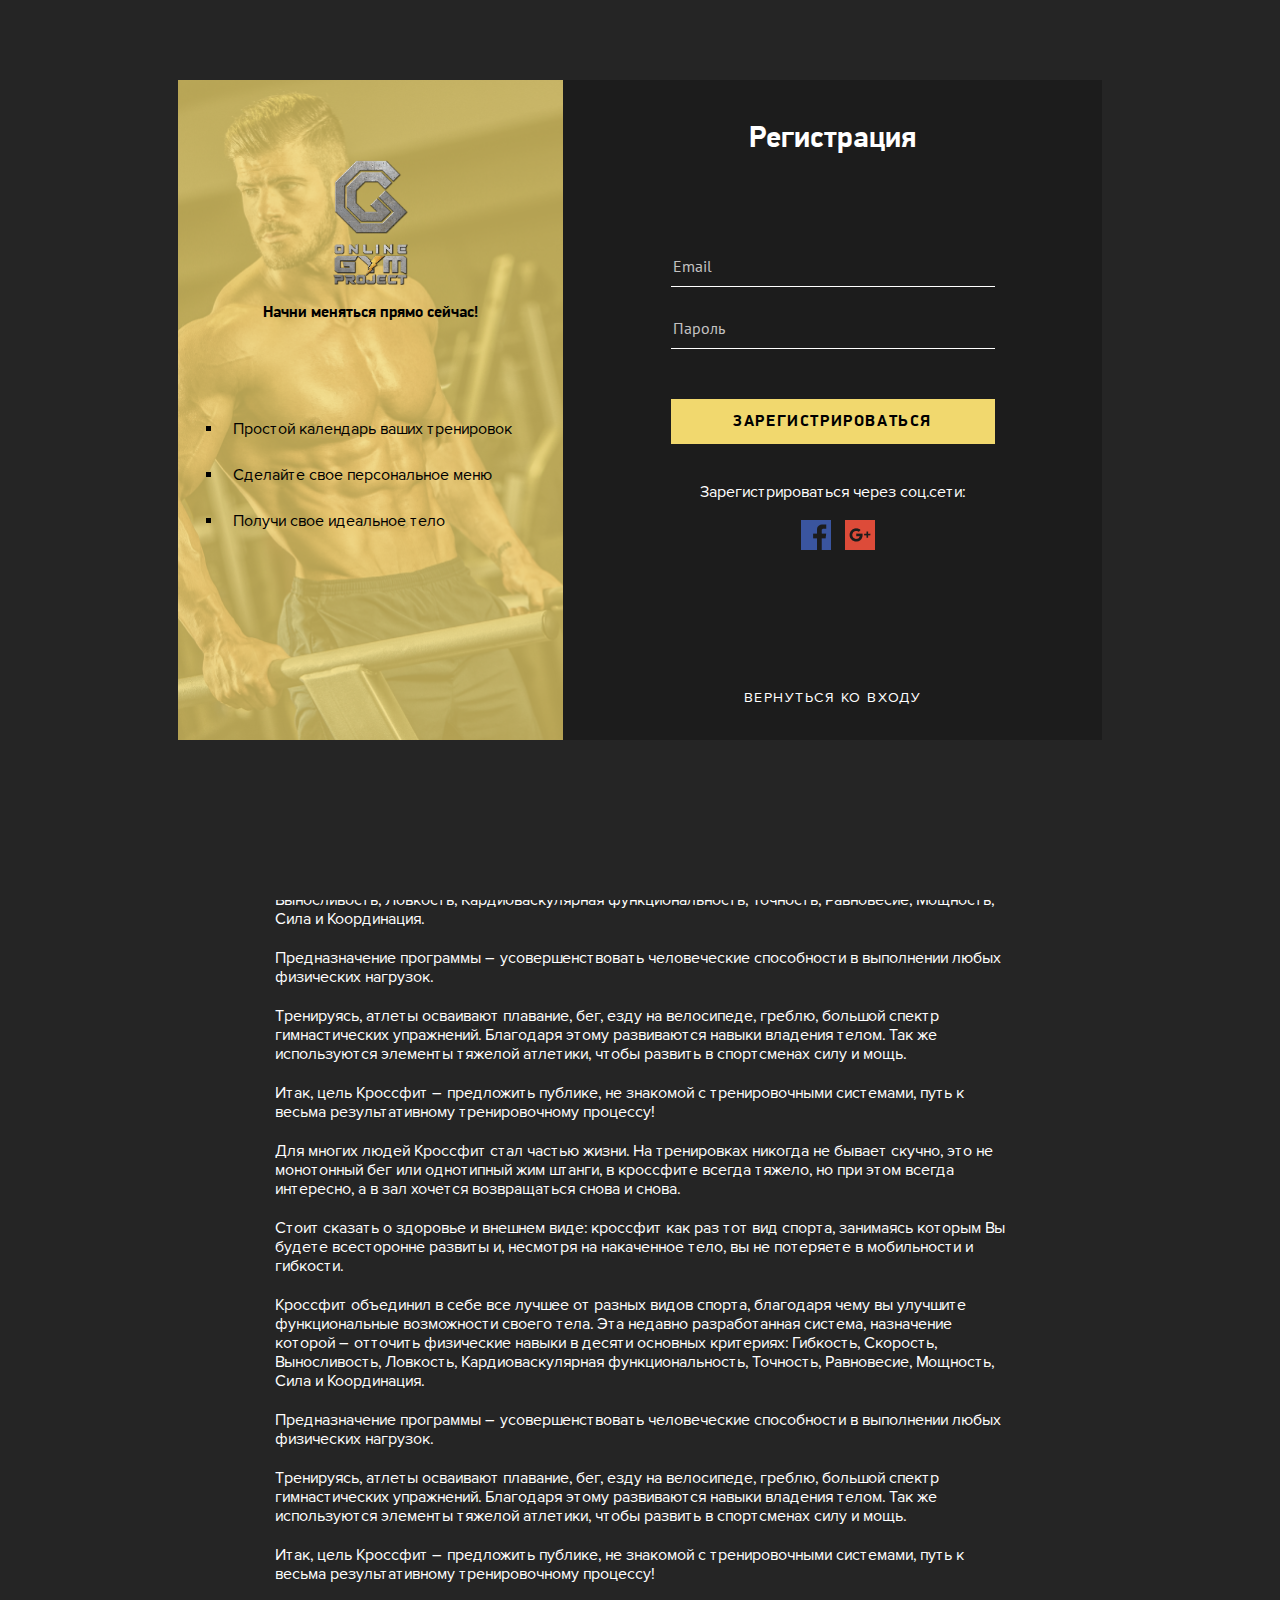
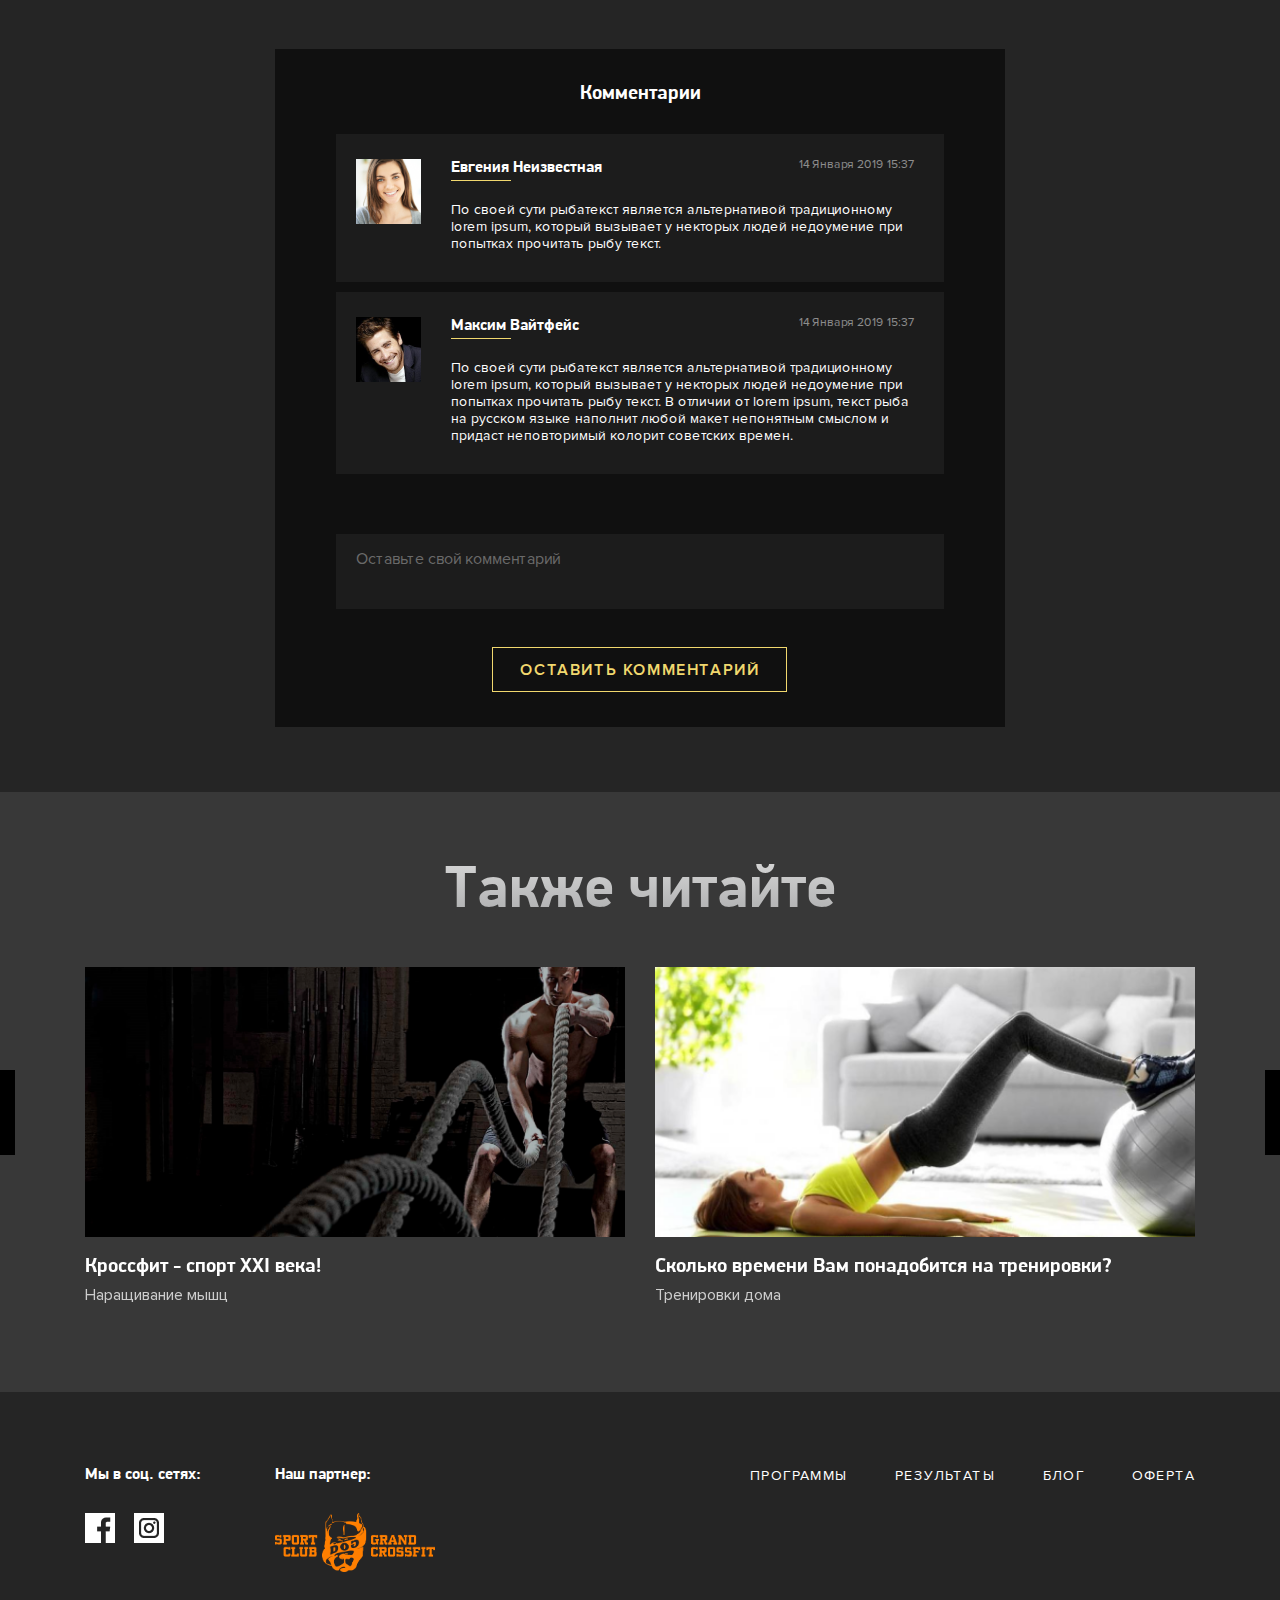
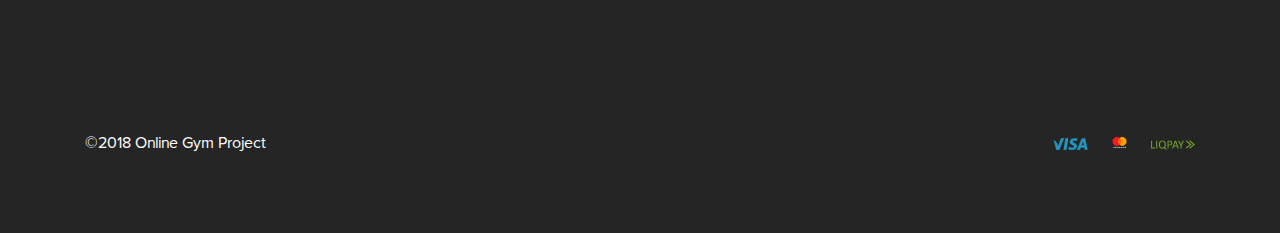
==== article.html @ cdbd296a "gym page" ====
<!DOCTYPE html>
<html lang="ru">
<head>
    <meta charset="UTF-8">
    <title>Fitness</title>

    <meta name="viewport" content="width=device-width, initial-scale=1">

    <link rel="stylesheet" href="assets/css/reset.css">
    <link rel="stylesheet" href="assets/css/bootstrap-grid.css">
    <link rel="stylesheet" href="assets/css/slick.css">
    <link rel="stylesheet" href="assets/css/style.css">
</head>
<body>
<div class="main_wrapper">


    <header class="nav_header nav_anime nav_dark_bg">
        <div class="container">
            <div class="row align-items-center">
                <div class="col-lg-2 col-md-2 col-6">
                    <div class="nav_header_logo">
                        <a href="https://ktara.github.io/weblab2019/fitness/index.html">
                            <img src="assets/img/logo-f.png" alt="">
                        </a>
                    </div>
                </div>
                <div class="col-lg-4 offset-lg-2 col-md-2 col-3">
                    <div class="nav_header_menu_wrapper">
                        <ul class="nav nav_header_menu">
                            <li>
                                <a href="https://ktara.github.io/weblab2019/fitness/photo.html">
                                    <p>
                                        Программы
                                    </p>
                                </a>
                            </li>
                            <li>
                                <a href="https://ktara.github.io/weblab2019/fitness/blog.html">
                                    <p>
                                        Результаты
                                    </p>
                                </a>
                            </li>
                            <li>
                                <a href="https://ktara.github.io/weblab2019/fitness/blog.html">
                                    <p>
                                        Блог
                                    </p>
                                </a>
                            </li>
                        </ul>
                    </div>
                </div>
                <div class="col-lg-3 offset-lg-1">
                    <a href="" class="nav_header_log_cabinet">
                        Личный кабинет
                    </a>
                </div>
            </div>
        </div>
    </header>


    <section class="article">
        <div class="article_image">
            <div class="article_img">
                <img src="assets/img/new/img10.png" alt="">
            </div>
            <div class="container">
                <div class="article_image_wrapper">
                    <a href="https://ktara.github.io/weblab2019/fitness/blog.html" class="article_image_wrapper_back">
                        <div class="article_image_wrapper_back_img">
                            <img src="assets/img/new/small-arrow.png" alt="">
                        </div>
                        <div class="article_image_wrapper_back_text">
                            Назад к блогу
                        </div>
                    </a>
                    <div class="article_image_wrapper_text_block">
                        <div class="article_image_wrapper_header">
                            Кроссфит - спорт XXI века!
                        </div>
                        <div class="article_image_wrapper_sub_header">
                            Наращивание мышц
                        </div>
                    </div>
                    <div class="article_image_wrapper_date">
                        16 Января 2019
                    </div>
                    <div class="article_image_wrapper_info">
                        <div class="like">
                            <img src="assets/img/new/like.png" alt="">
                            <span>3</span>
                        </div>
                        <div class="dislike">
                            <img src="assets/img/new/no-like.png" alt="">
                            <span>0</span>
                        </div>
                        <div class="viewer">
                            <img src="assets/img/new/visit.png" alt="">
                            <span>153</span>
                        </div>
                    </div>
                </div>
            </div>
        </div>
        <div class="container">
            <div class="row">
                <div class="col-lg-8 offset-lg-2">
                    <div class="article_text_block">
                        <p>
                            Для многих людей Кроссфит стал частью жизни. На тренировках никогда не бывает скучно, это не монотонный бег или однотипный жим штанги, в кроссфите всегда тяжело, но при этом всегда интересно, а в зал хочется возвращаться снова и снова.
                        </p>
                        <p>
                            Стоит сказать о здоровье и внешнем виде: кроссфит как раз тот вид спорта, занимаясь которым Вы будете всесторонне развиты и, несмотря на накаченное тело, вы не потеряете в мобильности и гибкости.
                        </p>
                        <p>
                            Кроссфит объединил в себе все лучшее от разных видов спорта, благодаря чему вы улучшите функциональные возможности своего тела. Эта недавно разработанная система, назначение которой – отточить физические навыки в десяти основных критериях: Гибкость, Скорость, Выносливость, Ловкость, Кардиоваскулярная функциональность, Точность, Равновесие, Мощность, Сила и Координация.
                        </p>
                        <p>
                            Предназначение программы – усовершенствовать человеческие способности в выполнении любых физических нагрузок.
                        </p>
                        <p>
                            Тренируясь, атлеты осваивают плавание, бег, езду на велосипеде, греблю, большой спектр гимнастических упражнений. Благодаря этому развиваются навыки владения телом. Так же используются элементы тяжелой атлетики, чтобы развить в спортсменах силу и мощь.
                        </p>
                        <p>
                            Итак, цель Кроссфит – предложить публике, не знакомой с тренировочными системами, путь к весьма результативному тренировочному процессу!
                        </p>
                        <p>
                            Для многих людей Кроссфит стал частью жизни. На тренировках никогда не бывает скучно, это не монотонный бег или однотипный жим штанги, в кроссфите всегда тяжело, но при этом всегда интересно, а в зал хочется возвращаться снова и снова.
                        </p>
                        <p>
                            Стоит сказать о здоровье и внешнем виде: кроссфит как раз тот вид спорта, занимаясь которым Вы будете всесторонне развиты и, несмотря на накаченное тело, вы не потеряете в мобильности и гибкости.
                        </p>
                        <p>
                            Кроссфит объединил в себе все лучшее от разных видов спорта, благодаря чему вы улучшите функциональные возможности своего тела. Эта недавно разработанная система, назначение которой – отточить физические навыки в десяти основных критериях: Гибкость, Скорость, Выносливость, Ловкость, Кардиоваскулярная функциональность, Точность, Равновесие, Мощность, Сила и Координация.
                        </p>
                        <p>
                            Предназначение программы – усовершенствовать человеческие способности в выполнении любых физических нагрузок.
                        </p>
                        <p>
                            Тренируясь, атлеты осваивают плавание, бег, езду на велосипеде, греблю, большой спектр гимнастических упражнений. Благодаря этому развиваются навыки владения телом. Так же используются элементы тяжелой атлетики, чтобы развить в спортсменах силу и мощь.
                        </p>
                        <p>
                            Итак, цель Кроссфит – предложить публике, не знакомой с тренировочными системами, путь к весьма результативному тренировочному процессу!
                        </p>
                    </div>
                </div>
            </div>
            <div class="row">
                <div class="col-lg-8 offset-lg-2">
                    <div class="article_comment_back">
                        <div class="article_comment_back_header">
                            Комментарии
                        </div>
                        <div class="row no-gutters">
                            <div class="col-lg-10 offset-lg-1">
                                <div class="article_comment_block">
                                    <div class="article_comment_block_image">
                                        <img src="assets/img/new/face5.png" alt="">
                                    </div>
                                    <div class="article_comment_block_text">
                                        <div class="article_comment_block_text_name">
                                            Евгения Неизвестная
                                        </div>
                                        <div class="article_comment_block_text_com">
                                            По своей сути рыбатекст является альтернативой традиционному lorem ipsum, который вызывает у некторых людей недоумение при попытках прочитать рыбу текст.
                                        </div>
                                    </div>
                                    <div class="article_comment_block_date">
                                        14 Января 2019 15:37
                                    </div>
                                </div>
                            </div>

                            <div class="col-lg-10 offset-lg-1">
                                <div class="article_comment_block">
                                    <div class="article_comment_block_image">
                                        <img src="assets/img/new/face6.png" alt="">
                                    </div>
                                    <div class="article_comment_block_text">
                                        <div class="article_comment_block_text_name">
                                            Максим Вайтфейс
                                        </div>
                                        <div class="article_comment_block_text_com">
                                            По своей сути рыбатекст является альтернативой традиционному lorem ipsum, который вызывает у некторых людей недоумение при попытках прочитать рыбу текст. В отличии от lorem ipsum, текст рыба на русском языке наполнит любой макет непонятным смыслом и придаст неповторимый колорит советских времен.
                                        </div>
                                    </div>
                                    <div class="article_comment_block_date">
                                        14 Января 2019 15:37
                                    </div>
                                </div>
                            </div>

                            <div class="col-lg-10 offset-lg-1">
                                <form class="article_comment_form">
                                    <textarea placeholder="Оставьте свой комментарий" class="article_comment_form_textarea"></textarea>
                                    <button type="submit" class="article_comment_form_btn">
                                        ОСТАВИТЬ КОММЕНТАРИЙ
                                    </button>
                                </form>
                            </div>
                        </div>
                    </div>
                </div>
            </div>
        </div>
    </section>



    <section class="article_other">
        <div class="container">
            <div class="article_other_header section_header">
                Также читайте
            </div>
            <div class="row article_other_slider_wrapper">
                <div class="col-lg-6 col-md-6 col-12 article_other_slide">
                    <div class="blog_page_article_wrapper">
                        <div class="blog_page_img_block">
                            <img src="assets/img/new/img10.png" alt="">
                        </div>
                        <div class="blog_page_text_block">
                            <a href="https://ktara.github.io/weblab2019/fitness/article.html" class="blog_page_header">
                                Кроссфит - спорт XXI века!
                            </a>
                            <div class="blog_page_sub_header">
                                Наращивание мышц
                            </div>
                        </div>
                    </div>
                </div>

                <div class="col-lg-6 col-md-6 col-12 article_other_slide">
                    <div class="blog_page_article_wrapper">
                        <div class="blog_page_img_block">
                            <img src="assets/img/new/img11.png" alt="">
                        </div>
                        <div class="blog_page_text_block">
                            <a href="https://ktara.github.io/weblab2019/fitness/article.html" class="blog_page_header">
                                Сколько времени Вам понадобится на тренировки?
                            </a>
                            <div class="blog_page_sub_header">
                                Тренировки дома
                            </div>
                        </div>
                    </div>
                </div>

                <div class="col-lg-6 col-md-6 col-12 article_other_slide">
                    <div class="blog_page_article_wrapper">
                        <div class="blog_page_img_block">
                            <img src="assets/img/new/img12.png" alt="">
                        </div>
                        <div class="blog_page_text_block">
                            <a href="https://ktara.github.io/weblab2019/fitness/article.html" class="blog_page_header">
                                Чем полезен стретчинг?
                            </a>
                            <div class="blog_page_sub_header">
                                Тренировка дома
                            </div>
                        </div>
                    </div>
                </div>

                <div class="col-lg-6 col-md-6 col-12 article_other_slide">
                    <div class="blog_page_article_wrapper">
                        <div class="blog_page_img_block">
                            <img src="assets/img/new/img13.png" alt="">
                        </div>
                        <div class="blog_page_text_block">
                            <a href="https://ktara.github.io/weblab2019/fitness/article.html" class="blog_page_header">
                                Рекомендации о правильном питании
                            </a>
                            <div class="blog_page_sub_header">
                                Питание
                            </div>
                        </div>
                    </div>
                </div>
            </div>
        </div>
    </section>



    <section class="popup_log_out">
        <div class="container">
            <div class="row no-gutters">
                <div class="col-lg-10 offset-lg-1 col-md-12 offset-md-0">
                    <div class="popup_log_out_wrapper">
                        <div class="row no-gutters">
                            <div class="col-lg-5 col-md-5 d-none d-sm-block">
                                <div class="popup_log_out_logo_block"
                                     style="background-image: url(assets/img/new/img16.png);">
                                    <div class="popup_log_out_logo_block_image">
                                        <img src="assets/img/logo-f.png" alt="">
                                    </div>
                                    <h6 class="popup_log_out_logo_block_sub_title">
                                        Начни меняться прямо сейчас!
                                    </h6>
                                    <ul class="popup_log_out_logo_block_list">
                                        <li>
                                            Простой календарь ваших тренировок
                                        </li>
                                        <li>
                                            Сделайте свое персональное меню
                                        </li>
                                        <li>
                                            Получи свое идеальное тело
                                        </li>
                                    </ul>
                                </div>
                            </div>
                            <div class="col_lg-7 col-md-7 col-12">
                                <div class="popup_log_out_registration">
                                    <h4 class="popup_log_out_registration_header">
                                        Регистрация
                                    </h4>
                                    <h4 class="popup_log_out_registration_header_mob popup_header_first">
                                        Вход /
                                    </h4>
                                    <h4 class="popup_log_out_registration_header_mob popup_header_second">
                                        Регистрация
                                    </h4>
                                    <form action="" class="popup_log_out_registration_form">
                                        <input type="email" placeholder="Email">
                                        <input type="password" placeholder="Пароль">
                                        <button type="submit" class="popup_log_out_registration_btn">ЗАРЕГИСТРИРОВАТЬСЯ</button>
                                    </form>
                                    <div class="popup_log_out_registration_come_in">
                                        Зарегистрироваться через соц.сети:
                                    </div>
                                    <div class="popup_log_out_registration_img">
                                        <a href="">
                                            <img src="assets/img/new/facebook-blue.png" alt="">
                                        </a>
                                        <a href="">
                                            <img src="assets/img/new/google.png" alt="">
                                        </a>
                                    </div>
                                    <div class="back_to_sign_in">
                                        ВЕРНУТЬСЯ КО ВХОДУ
                                    </div>
                                </div>
                            </div>
                        </div>
                    </div>
                </div>
            </div>
        </div>
    </section>


    <section class="popup_sign_in">
        <div class="container">
            <div class="row no-gutters">
                <div class="col-lg-10 offset-lg-1 col-md-12 offset-md-0">
                    <div class="popup_sign_in_wrapper">
                        <div class="row no-gutters">
                            <div class="col-5">
                                <div class="popup_sign_in_logo_block"
                                     style="background-image: url(assets/img/photo/sneakers.jpg);">
                                    <div class="popup_sign_in_logo_block_header">
                                        Fitness
                                    </div>
                                    <img src="assets/img/icon/hand1.png" alt="">
                                    <h6 class="popup_sign_in_logo_block_sub_title">
                                        Начни меняться прямо сейчас!
                                    </h6>
                                    <ul class="popup_sign_in_logo_block_list">
                                        <li>
                                            Простой календарь ваших тренировок
                                        </li>
                                        <li>
                                            Сделайте свое персональное меню
                                        </li>
                                        <li>
                                            Получи свое идеальное тело
                                        </li>
                                    </ul>
                                </div>
                            </div>
                            <div class="col-7">
                                <div class="popup_sign_in_registration">
                                    <h4 class="popup_sign_in_registration_header">
                                        Вход
                                    </h4>
                                    <form action="" class="popup_sign_in_registration_form">
                                        <input type="email" placeholder="Почта">
                                        <input type="password" placeholder="Пароль">
                                        <div class="popup_sign_in_registration_btn">Вход</div>
                                    </form>
                                    <div class="popup_sign_in_registration_come_in">
                                        Или войдите
                                    </div>
                                    <div class="popup_sign_in_registration_img">
                                        <a href="">
                                            <img src="assets/img/icon/003-facebook.png" alt="">
                                        </a>
                                        <a href="">
                                            <img src="assets/img/icon/google-plus.png" alt="">
                                        </a>
                                        <a href="">
                                            <img src="assets/img/icon/001-twitter.png" alt="">
                                        </a>
                                    </div>
                                    <a href="" class="popup_sign_in_registration_text">Забыли пароль?</a>
                                </div>
                            </div>
                        </div>
                    </div>
                </div>
            </div>
        </div>
    </section>


    <section class="popup_sign_in_mob">
        <div class="container">
            <div class="row no-gutters">
                <div class="col-lg-10 offset-lg-1 col-md-12 offset-md-0">
                    <div class="popup_sign_in_mob_wrapper popup_sign_in_animate">
                        <div class="row">
                            <div class="col-12">
                                <div class="popup_sign_in_mob_registration popup_sign_in_mob_first">
                                    <h4 class="popup_sign_in_mob_registration_header_mob popup_header_first">
                                        Вход /
                                    </h4>
                                    <h4 class="popup_sign_in_mob_registration_header_mob popup_header_second">
                                        Регистрация
                                    </h4>
                                    <form action="" class="popup_sign_in_mob_registration_form">
                                        <input type="email" placeholder="Почта">
                                        <input type="password" placeholder="Пароль">
                                        <div class="popup_sign_in_mob_registration_btn">Вход</div>
                                    </form>
                                    <div class="popup_sign_in_mob_registration_come_in">
                                        Или войдите
                                    </div>
                                    <div class="popup_sign_in_mob_registration_img">
                                        <a href="">
                                            <img src="assets/img/icon/003-facebook.png" alt="">
                                        </a>
                                        <a href="">
                                            <img src="assets/img/icon/google-plus.png" alt="">
                                        </a>
                                        <a href="">
                                            <img src="assets/img/icon/001-twitter.png" alt="">
                                        </a>
                                    </div>
                                    <a href="" class="popup_sign_in_mob_registration_text">Забыли пароль?</a>
                                </div>
                                <!-- </div>


                                <div class="col-12"> -->
                                <div class="popup_sign_in_mob_registration popup_sign_in_mob_second">
                                    <h4 class="popup_sign_in_mob_registration_header_mob popup_header_first">
                                        Вход /
                                    </h4>
                                    <h4 class="popup_sign_in_mob_registration_header_mob popup_header_second">
                                        Регистрация
                                    </h4>
                                    <form action="" class="popup_sign_in_mob_registration_form">
                                        <input type="name" placeholder="Имя Фамилия">
                                        <input type="email" placeholder="Почта">
                                        <input type="password" placeholder="Пароль">
                                        <input type="password" placeholder="Подтвердите пароль">
                                        <div class="popup_sign_in_mob_registration_btn">Регистрация</div>
                                    </form>
                                    <div class="popup_sign_in_mob_registration_come_in">
                                        Или войдите
                                    </div>
                                    <div class="popup_sign_in_mob_registration_img">
                                        <a href="">
                                            <img src="assets/img/icon/003-facebook.png" alt="">
                                        </a>
                                        <a href="">
                                            <img src="assets/img/icon/google-plus.png" alt="">
                                        </a>
                                        <a href="">
                                            <img src="assets/img/icon/001-twitter.png" alt="">
                                        </a>
                                    </div>
                                </div>
                            </div>
                        </div>
                    </div>
                </div>
            </div>
        </div>
    </section>


    <footer style="background-image: url(assets/img/new/bg_img.png)">
        <div class="container">
            <div class="row">
                <div class="col-lg-2 col-md-3 col-12">
                    <div class="social">
                        <div class="social_header">
                            Мы в соц. сетях:
                        </div>
                        <a href="">
                            <img src="assets/img/new/facebook.png" alt="">
                        </a>
                        <a href="">
                            <img src="assets/img/new/twitter.png" alt="">
                        </a>
                    </div>
                </div>

                <div class="col-lg-2">
                    <div class="partner">
                        <div class="partner_header">
                            Наш партнер:
                        </div>
                        <img src="assets/img/icon/dog-red.png" alt="">
                    </div>
                </div>

                <div class="col-lg-5 offset-lg-3">
                    <div class="link_menu_wrapper">
                        <ul class="link_menu">
                            <li>
                                <a href="#program" class="main_link">Программы</a>
                            </li>
                            <li>
                                <a href="#hit_foto" class="main_link">Результаты</a>
                            </li>
                            <li>
                                <a href="#blog" class="main_link">Блог</a>
                            </li>
                            <li>
                                <a href="https://ktara.github.io/weblab2019/fitness/oferta.html">Оферта</a>
                            </li>
                        </ul>
                    </div>
                </div>
            </div>
            <div class="row">
                <div class="col-lg-6">
                    <div class="copy">
                        <p>
                            &copy;2018 Online Gym Project
                        </p>
                    </div>
                </div>
                <div class="col-lg-6">
                    <div class="pay">
                        <img src="assets/img/new/visa.png" alt="">
                        <img src="assets/img/new/mastercard.png" alt="">
                        <img src="assets/img/new/liqpay.png" alt="">
                    </div>
                </div>
            </div>
        </div>
    </footer>


</div>
</body>


<script type="text/javascript" src="assets/js/jquery-3.3.1.min.js"></script>
<script src="assets/js/velocity.js"></script>
<script src="assets/js/slick.min.js"></script>
<script type="text/javascript" src="assets/js/script.js"></script>


</html>
---- assets/css/style.css ----
@font-face {
  font-family: 'PT Sans';
  src: url('../fonts/PT_Sans-Web-Regular.ttf') format('truetype');
  font-weight: 400;
  font-style: normal;
}
@font-face {
  font-family: 'PT Sans';
  src: url('../fonts/PT_Sans-Web-Italic.ttf') format('truetype');
  font-weight: 400;
  font-style: italic;
}
@font-face {
  font-family: 'PT Sans';
  src: url('../fonts/PT_Sans-Web-Bold.ttf') format('truetype');
  font-weight: 700;
  font-style: normal;
}
@font-face {
  font-family: 'PT Sans';
  src: url('../fonts/PT_Sans-Web-BoldItalic.ttf') format('truetype');
  font-weight: 700;
  font-style: italic;
}
@font-face {
  font-family: 'ProximaNova';
  src: url('../fonts/ProximaNova-Regular.ttf') format('truetype');
  font-weight: 400;
  font-style: normal;
}
@font-face {
  font-family: 'ProximaNova';
  src: url('../fonts/ProximaNova-Bold.ttf') format('truetype');
  font-weight: 700;
  font-style: normal;
}
@font-face {
  font-family: 'ProximaNova';
  src: url('../fonts/ProximaNova-Light.ttf') format('truetype');
  font-weight: 300;
  font-style: normal;
}
@font-face {
  font-family: 'ProximaNova';
  src: url('../fonts/ProximaNova-LightIt.ttf') format('truetype');
  font-weight: 300;
  font-style: italic;
}
@font-face {
  font-family: 'ProximaNova';
  src: url('../fonts/ProximaNova-Semibold.ttf') format('truetype');
  font-weight: 500;
  font-style: normal;
}
@font-face {
  font-family: 'PFDinDisplayPro';
  src: url('../fonts/PFDinDisplayPro-Bold.ttf') format('truetype');
  font-weight: 600;
  font-style: normal;
}
@font-face {
  font-family: 'PFDinDisplayPro';
  src: url('../fonts/PFDinDisplayPro-Regular.ttf') format('truetype');
  font-weight: 400;
  font-style: normal;
}
/* Fonts files */
.opn-reg {
  font-family: 'PT Sans', sans-serif;
  font-weight: 400;
}
.opn-bold {
  font-family: 'PT Sans', sans-serif;
  font-weight: 700;
}
.proxi-reg {
  font-family: 'ProximaNova', sans-serif;
  font-weight: 400;
}
.proxi-bold {
  font-family: 'ProximaNova', sans-serif;
  font-weight: 700;
}
.proxi-light {
  font-family: 'ProximaNova', sans-serif;
  font-weight: 300;
}
.proxi-light-it {
  font-family: 'ProximaNova', sans-serif;
  font-weight: 300;
  font-style: italic;
}
.proxi-sbold {
  font-family: 'ProximaNova', sans-serif;
  font-weight: 500;
}
.pfd-bold {
  font-family: 'PFDinDisplayPro', sans-serif;
  font-weight: 600;
}
.pfd-reg {
  font-family: 'PFDinDisplayPro', sans-serif;
  font-weight: 400;
}
/* Base colors */
/* Base setting */
body {
  font-size: 16px;
  font-family: 'ProximaNova', sans-serif;
  font-weight: 400;
  color: #000000;
}
.main_wrapper {
  background-color: #252525;
}
.main_wrapper .section_header {
  font-family: 'PFDinDisplayPro', sans-serif;
  font-weight: 600;
  background: -webkit-linear-gradient(#A9AAAB 0%, #D9D9D9 48.62%, #A9AAAB 100%);
  -webkit-background-clip: text;
  -webkit-text-fill-color: transparent;
}
/* Header */
.main_wrapper .dark_bg {
  background-color: #000000;
}
.main_wrapper .nav_dark_bg {
  background-color: #000000;
}
.nav_header {
  position: fixed;
  display: inline-block;
  width: 100%;
  height: 95px;
  line-height: 95px;
  top: 0;
  left: 0;
  z-index: 100;
  -webkit-transition: background-color 0.6s;
  -moz-transition: background-color 0.6s;
  -ms-transition: background-color 0.6s;
  -o-transition: background-color 0.6s;
  transition: background-color 0.6s;
}
.nav_header .dark_bg {
  background-color: #000000;
}
.nav_header .nav_text_black {
  color: #000000;
}
.nav_header .nav_text_black a {
  color: #000000;
}
.nav_header .logout_img_block {
  display: none;
}
@media screen and (max-width: 576px) {
  .nav_header .logout_img_block {
    display: inline-block;
    width: 30px;
    height: 86px;
    float: right;
    line-height: 91px;
    cursor: pointer;
  }
  .nav_header .logout_img_block img {
    width: 100%;
  }
}
.nav_header_menu {
  position: relative;
  display: flex;
  justify-content: space-around;
  width: 100%;
  height: 95px;
  line-height: 16px;
  cursor: pointer;
}
.nav_header_menu li {
  display: flex;
  align-items: center;
  height: auto;
}
.nav_header_menu li a {
  position: relative;
  width: auto;
  text-decoration: none;
  color: #ffffff;
  display: inline-block;
  font-size: 14px;
  letter-spacing: 0.1em;
  text-transform: uppercase;
}
.nav_header .active_nav_main_link {
  color: #F1D86E;
  position: relative;
  display: flex;
  align-items: center;
  width: auto;
  height: 100%;
}
.nav_header .active_nav_main_link:after {
  content: '';
  position: absolute;
  display: inline-block;
  bottom: 0;
  left: 0;
  width: 100%;
  height: 3px;
  background-color: #F1D86E;
}
.nav_header_logo a {
  display: flex;
  align-items: center;
  height: 95px;
}
.nav_header_logo a img {
  height: 80px;
}
@media screen and (max-width: 576px) {
  .nav_header_logo a img {
    line-height: 86px;
  }
}
.nav_header .cabinet {
  float: right;
}
.nav_header .cabinet_circle {
  display: inline-block;
  width: 20px;
  height: 20px;
  margin-right: 20px;
  border: 1px solid #ec835b;
  border-radius: 15px;
  background-color: #ec835b;
  vertical-align: middle;
  text-decoration: none;
}
.nav_header .cabinet_name {
  display: inline-block;
  height: 103px;
  line-height: 103px;
  text-decoration: none;
  color: #000000;
}
@media screen and (max-width: 576px) {
  .nav_header .cabinet_name {
    line-height: 86px;
  }
}
.nav_header_log_cabinet {
  display: block;
  text-decoration: none;
  width: 100%;
  height: 45px;
  line-height: 43px;
  border: 1px solid #F1D86E;
  box-sizing: border-box;
  color: #F1D86E;
  text-transform: uppercase;
  font-size: 16px;
  letter-spacing: 0.1em;
  text-align: center;
  -webkit-transition: all 0.9s;
  -o-transition: all 0.9s;
  transition: all 0.9s;
  background: none;
  font-family: 'ProximaNova', sans-serif;
  font-weight: 500;
  cursor: pointer;
}
.nav_header_log_cabinet:hover {
  color: #000000;
  background: #F9D641;
  border: 1px solid #F9D641;
}
@keyframes show_header {
  100% {
    top: 0;
  }
}
@keyframes show_item {
  100% {
    opacity: 1;
  }
}
@keyframes show_name {
  100% {
    opacity: 1;
    right: 0;
  }
}
@keyframes show_content {
  100% {
    opacity: 1;
    top: 0;
  }
}
@keyframes mouse_down {
  0% {
    bottom: 30px;
  }
  50% {
    bottom: 15px;
  }
  100% {
    bottom: 30px;
  }
}
.animate_nav_header {
  top: -103px;
  background-color: transparent;
  animation: show_header 1s 0.5s forwards;
}
@media screen and (max-width: 576px) {
  .animate_nav_header {
    top: -86px;
  }
}
.nav_anime {
  top: -95px;
  animation: show_header 1s 0.5s forwards;
}
.animate_nav_header:before {
  content: '';
  display: inline-block;
  position: absolute;
  width: 100%;
  height: 103px;
  top: -100%;
  left: 0;
  background-color: #f4f4f4;
  z-index: -10;
  animation: show_header 1s 1.5s forwards;
}
@media screen and (max-width: 576px) {
  .animate_nav_header:before {
    height: 86px;
  }
}
/*MAIN*/
.main {
  position: relative;
  width: 100%;
  height: 100vh;
}
.main_back {
  position: absolute;
  display: block;
  width: 100%;
  height: 100%;
  top: 0;
  left: 0;
  background: linear-gradient(0deg, rgba(28, 28, 28, 0.4), rgba(28, 28, 28, 0.4));
  z-index: 10;
  pointer-events: none;
}
.main_slide {
  position: relative;
  width: 100%;
  height: 100vh;
  overflow: hidden;
  background-repeat: no-repeat;
  background-size: cover;
}
@media screen and (max-width: 768px) {
  .main_slide {
    background-size: 100%;
    background-color: #000000;
    background-position: 20% 50%;
  }
}
.main_slide_header {
  position: relative;
  font-size: 60px;
  text-align: center;
  margin-top: 40vh;
  z-index: 15;
}
@media screen and (max-width: 768px) {
  .main_slide_header {
    font-size: 48px;
  }
}
@media screen and (max-width: 576px) {
  .main_slide_header {
    font-size: 24px;
  }
}
.main_slide_header u {
  color: #F1D86E;
}
.main_slide_btn {
  position: relative;
  display: block;
  width: 290px;
  height: 45px;
  line-height: 43px;
  margin: 80px auto 0 auto;
  color: #000000;
  text-transform: uppercase;
  letter-spacing: 0.1em;
  font-family: 'ProximaNova', sans-serif;
  font-weight: 500;
  text-decoration: none;
  border: 1px solid #F1D86E;
  background-color: #F1D86E;
  text-align: center;
  -webkit-transition: all 0.9s;
  -o-transition: all 0.9s;
  transition: all 0.9s;
  z-index: 15;
}
.main_slide_btn:hover {
  background-color: #F9D641;
  border: 1px solid #F9D641;
}
.main .main_screen_next_arrow {
  cursor: pointer;
  position: absolute;
  width: 26px;
  height: 50px;
  top: calc(50% - 25px);
  right: 20px;
  background-image: url("../img/icon/yarrow.png");
  z-index: 15;
  background-repeat: no-repeat;
  background-size: cover;
}
.main .main_screen_prev_arrow {
  cursor: pointer;
  position: absolute;
  width: 26px;
  height: 50px;
  top: calc(50% - 25px);
  left: 20px;
  background-image: url("../img/icon/yarrow.png");
  z-index: 15;
  background-repeat: no-repeat;
  background-size: cover;
  -webkit-transform: rotate(180deg);
  -ms-transform: rotate(180deg);
  -o-transform: rotate(180deg);
  transform: rotate(180deg);
}
.main_screen_next_block {
  position: absolute;
  width: 65px;
  height: 85px;
  top: calc(50% - 42.5px);
  right: 0;
  background-color: #000000;
  opacity: 0.5;
  z-index: 15;
}
.main_screen_prev_block {
  position: absolute;
  width: 65px;
  height: 85px;
  top: calc(50% - 42.5px);
  left: 0;
  background-color: #000000;
  opacity: 0.5;
  z-index: 15;
}
.main .slick-dots {
  position: absolute;
  width: 100%;
  bottom: 55px;
  left: 0;
  display: flex;
  flex-direction: row;
  justify-content: center;
}
.main .slick-dots .slick-active button {
  color: #F1D86E;
  background-color: #F1D86E;
}
.main .slick-dots li {
  display: inline-block;
  width: 10px;
  height: 10px;
  margin-right: 10px;
}
.main .slick-dots li button {
  display: inline-block;
  width: 10px;
  height: 10px;
  font-size: 0;
  padding: 0;
  color: rgba(241, 216, 110, 0.36);
  background-color: rgba(241, 216, 110, 0.36);
  border: none;
  -webkit-appearance: none;
  -moz-appearance: none;
  appearance: none;
  outline: none;
}
/* ABOUT */
.about {
  position: relative;
  width: 100%;
  height: 60vh;
  min-height: 610px;
  background-repeat: no-repeat;
  background-size: cover;
  background-color: #000000;
}
@media screen and (max-width: 1440px) {
  .about {
    height: 50vh;
    min-height: 375px;
  }
}
@media screen and (max-width: 768px) {
  .about {
    height: 40vh;
  }
}
@media screen and (max-width: 576px) {
  .about {
    height: 170px;
    min-height: auto;
  }
}
.about_title {
  font-size: 60px;
  padding-top: 70px;
  text-align: center;
}
.about_sub_title {
  font-size: 16px;
  color: #ffffff;
  font-family: 'PFDinDisplayPro', sans-serif;
  font-weight: 400;
  padding-top: 25px;
  text-align: center;
}
.about_icon_block_wrapper {
  position: relative;
  display: flex;
  flex-direction: row;
  justify-content: space-around;
  padding-top: 75px;
}
.about_icon_block {
  position: relative;
  display: flex;
  flex-direction: column;
  align-items: center;
}
.about_icon_block_text {
  font-size: 20px;
  font-family: 'PFDinDisplayPro', sans-serif;
  font-weight: 400;
  color: #ffffff;
  padding-top: 25px;
}
.about_icon_wrapper {
  position: relative;
  display: flex;
  align-items: center;
  justify-content: center;
  width: 100px;
  height: 100px;
  background: linear-gradient(180deg, #323232 0%, #383838 100%);
  box-shadow: 0px 4px 4px rgba(0, 0, 0, 0.25);
}
.about_icon_wrapper img {
  display: inline-block;
  width: 70px;
}
.about_text {
  padding-top: 75px;
  color: #ffffff;
  text-align: center;
}
/* PROGRAM */
.program {
  position: relative;
  width: 100%;
  padding-top: 70px;
  z-index: 100;
}
.program_header {
  font-size: 60px;
  text-align: center;
  padding-bottom: 30px;
}
.program_wrapper {
  position: relative;
  display: block;
  width: 100%;
  height: 35vh;
  min-height: 340px;
  margin-top: 30px;
  overflow: hidden;
}
@media screen and (max-width: 768px) {
  .program_wrapper {
    height: 30vh;
  }
}
@media screen and (max-width: 576px) {
  .program_wrapper {
    height: 40vh;
  }
}
.program_wrapper:after {
  content: '';
  position: absolute;
  display: block;
  width: 100%;
  height: 100%;
  top: 0;
  left: 0;
  opacity: 1;
  background: linear-gradient(0deg, rgba(0, 0, 0, 0.2), rgba(0, 0, 0, 0.2));
  -webkit-transition: opacity 0.4s;
  -moz-transition: opacity 0.4s;
  -ms-transition: opacity 0.4s;
  -o-transition: opacity 0.4s;
  transition: opacity 0.4s;
}
.program_wrapper:before {
  content: '';
  position: absolute;
  display: block;
  width: 100%;
  height: 100%;
  top: 0;
  left: 0;
  opacity: 0;
  background: linear-gradient(0deg, rgba(241, 216, 110, 0.2), rgba(241, 216, 110, 0.2));
  -webkit-transition: opacity 0.4s;
  -moz-transition: opacity 0.4s;
  -ms-transition: opacity 0.4s;
  -o-transition: opacity 0.4s;
  transition: opacity 0.4s;
}
.program_wrapper:hover:after {
  opacity: 0;
}
.program_wrapper:hover:before {
  opacity: 1;
}
.program_wrapper img {
  width: 100%;
  position: absolute;
  bottom: 0;
  right: 0;
  min-height: 100%;
}
.program_wrapper .top_text_block {
  position: absolute;
  display: block;
  width: auto;
  height: auto;
  bottom: 30px;
  left: 35px;
}
.program_wrapper .top_text_block .top_text {
  font-size: 16px;
  color: #ffffff;
}
.program_wrapper .top_text_block .top_text b {
  display: block;
  color: #F1D86E;
  font-size: 20px;
  margin-top: 5px;
}
.program_wrapper .bottom_text_block {
  position: absolute;
  display: block;
  width: auto;
  height: auto;
  bottom: 30px;
  right: 35px;
  text-align: right;
}
.program_wrapper .bottom_text_block .bottom_text {
  font-size: 16px;
  color: #ffffff;
}
.program_wrapper .bottom_text_block .bottom_text span {
  font-family: 'ProximaNova', sans-serif;
  font-weight: 700;
  display: block;
  margin-top: 5px;
  font-size: 20px;
}
.program_wrapper_text_block {
  position: absolute;
  display: inline-block;
  top: 30px;
  left: 35px;
  font-size: 25px;
  font-family: 'PFDinDisplayPro', sans-serif;
  font-weight: 600;
  color: #ffffff;
  z-index: 10;
}
/*MAIN VIDEO*/
.main_video {
  position: relative;
  width: 100%;
  height: 65vh;
  min-height: 675px;
  margin-top: 70px;
  background-repeat: no-repeat;
  background-size: cover;
}
.main_video_back {
  position: absolute;
  display: block;
  width: 100%;
  height: 100%;
  top: 0;
  left: 0;
  background: linear-gradient(0deg, rgba(28, 28, 28, 0.4), rgba(28, 28, 28, 0.4));
  z-index: 10;
  pointer-events: none;
}
.main_video_viewer img {
  position: absolute;
  bottom: -10%;
}
.main_video_wrapper {
  width: 100%;
  height: 100%;
  position: relative;
  overflow: hidden;
}
@media screen and (max-width: 768px) {
  .main_video_wrapper {
    height: 50vh;
  }
}
@media screen and (max-width: 576px) {
  .main_video_wrapper {
    height: 35vh;
  }
}
.main_video_wrapper .play_block {
  position: absolute;
  display: block;
  width: 62px;
  height: 62px;
  top: calc(50% - 31px);
  left: calc(50% - 31px);
  cursor: pointer;
}
.main_video_popup_video {
  position: fixed;
  display: block;
  width: 100%;
  height: 0;
  top: 0;
  left: 0;
  z-index: 100;
  overflow: hidden;
  opacity: 0;
}
.main_video_popup_video_active {
  height: 100vh;
}
.main_video_popup_video:before {
  content: '';
  position: absolute;
  display: block;
  width: 100%;
  height: 100%;
  top: 0;
  left: 0;
  background-color: rgba(45, 57, 71, 0.75);
}
.main_video_popup_video_wrapper {
  position: relative;
  width: 90%;
  margin-left: 5%;
  height: 70vh;
  margin-top: 15vh;
  overflow: hidden;
  z-index: 1;
}
/* HIT_FOTO */
.hit_foto {
  position: relative;
  width: 100%;
  height: 70vh;
  min-height: 700px;
  margin-top: 70px;
}
@media screen and (max-width: 576px) {
  .hit_foto {
    min-height: 90px;
    margin-top: 80px;
  }
}
.hit_foto_title {
  font-size: 60px;
  text-align: center;
}
@media screen and (max-width: 576px) {
  .hit_foto_title {
    font-size: 16px;
  }
}
.hit_foto_slider_wrapper {
  position: relative;
  width: 100%;
  margin-top: 65px;
}
@media screen and (max-width: 576px) {
  .hit_foto_slider_wrapper {
    margin-top: 30px;
  }
}
.hit_foto_slide {
  position: relative;
  width: 100%;
  height: 50vh;
  min-height: 500px;
}
.hit_foto_slide_image {
  width: 100%;
}
.hit_foto_slide_image img {
  width: 100%;
}
.hit_foto_slide_name {
  position: relative;
  display: inline-block;
  width: auto;
  font-size: 20px;
  font-family: 'PFDinDisplayPro', sans-serif;
  font-weight: 600;
  color: #ffffff;
}
.hit_foto_slide_name:after {
  content: '';
  position: absolute;
  display: block;
  width: 60px;
  height: 1px;
  left: 0;
  bottom: -10px;
  background-color: #F1D86E;
}
.hit_foto_slide_text {
  color: #ffffff;
  margin-top: 30px;
  font-family: 'ProximaNova', sans-serif;
  font-weight: 400;
}
.hit_foto_slide_result {
  margin-top: 40px;
  color: #ffffff;
}
.hit_foto_slide_program {
  margin-top: 75px;
}
.hit_foto_slide_program_text {
  color: #ffffff;
}
.hit_foto_slide_program_btn {
  display: block;
  width: 350px;
  height: 45px;
  line-height: 43px;
  border: 1px solid #F1D86E;
  box-sizing: border-box;
  text-decoration: none;
  text-align: center;
  background: none;
  color: #F1D86E;
  text-transform: uppercase;
  font-size: 16px;
  letter-spacing: 0.1em;
  margin-top: 25px;
  -webkit-transition: all 0.9s;
  -o-transition: all 0.9s;
  transition: all 0.9s;
  font-family: 'ProximaNova', sans-serif;
  font-weight: 500;
}
.hit_foto_slide_program_btn:hover {
  color: #000000;
  background: #F1D86E;
}
.hit_foto .hit_foto_next_arrow {
  cursor: pointer;
  position: absolute;
  width: 26px;
  height: 50px;
  top: calc(50% - 75px);
  right: -5%;
  background-image: url("../img/icon/yarrow.png");
  z-index: 15;
}
.hit_foto .hit_foto_prev_arrow {
  cursor: pointer;
  position: absolute;
  width: 26px;
  height: 50px;
  top: calc(50% - 75px);
  left: -5%;
  background-image: url("../img/icon/yarrow.png");
  -webkit-transform: rotate(180deg);
  -ms-transform: rotate(180deg);
  -o-transform: rotate(180deg);
  transform: rotate(180deg);
  z-index: 15;
}
.hit_foto .slick-dots {
  position: absolute;
  width: 100%;
  bottom: 55px;
  left: 0;
  display: flex;
  flex-direction: row;
  justify-content: center;
}
.hit_foto .slick-dots .slick-active button {
  color: #F1D86E;
  background-color: #F1D86E;
}
.hit_foto .slick-dots li {
  display: inline-block;
  width: 10px;
  height: 10px;
  margin-right: 10px;
}
.hit_foto .slick-dots li button {
  display: inline-block;
  width: 10px;
  height: 10px;
  font-size: 0;
  padding: 0;
  color: rgba(241, 216, 110, 0.36);
  background-color: rgba(241, 216, 110, 0.36);
  border: none;
  -webkit-appearance: none;
  -moz-appearance: none;
  appearance: none;
  outline: none;
}
/*MAIN AD*/
.main_ad {
  position: relative;
  height: 40vh;
  min-height: 400px;
  background-repeat: no-repeat;
  background-size: cover;
}
.main_ad_text {
  font-family: 'PFDinDisplayPro', sans-serif;
  font-weight: 400;
  font-size: 35px;
  padding-top: 90px;
  text-align: center;
}
.main_ad_text b {
  display: block;
  font-size: 50px;
  text-transform: uppercase;
  font-family: 'PFDinDisplayPro', sans-serif;
  font-weight: 600;
  margin-top: 20px;
}
.main_ad_btn {
  display: block;
  width: 325px;
  height: 45px;
  line-height: 43px;
  border: 1px solid #000000;
  box-sizing: border-box;
  margin: 45px auto 0 auto;
  font-size: 16px;
  text-align: center;
  text-transform: uppercase;
  letter-spacing: 0.1em;
  background: none;
  color: #000000;
  font-family: 'ProximaNova', sans-serif;
  font-weight: 500;
  cursor: pointer;
  -webkit-transition: all 0.9s;
  -o-transition: all 0.9s;
  transition: all 0.9s;
  z-index: 15;
}
.main_ad_btn:hover {
  color: #F1D86E;
  background: #000000;
}
/*MAIN TRAINER*/
.main_trainer {
  position: relative;
  width: 100%;
  height: 70vh;
  min-height: 840px;
  background-repeat: no-repeat;
  background-size: cover;
}
.main_trainer_dark {
  position: absolute;
  display: block;
  width: 100%;
  height: 100%;
  top: 0;
  left: 0;
  background: url(../img/new/img7.png);
  filter: blur(1px);
  z-index: 10;
}
.main_trainer_header {
  position: relative;
  font-size: 60px;
  padding-top: 70px;
  text-align: center;
  margin-bottom: 70px;
  z-index: 15;
}
.main_trainer_block {
  position: relative;
  width: 100%;
  z-index: 15;
}
.main_trainer_block_image {
  display: block;
  width: auto;
  height: 450px;
  overflow: hidden;
}
.main_trainer_block_image img {
  min-width: 100%;
  height: 100%;
}
.main_trainer_block_name {
  position: relative;
  display: block;
  width: auto;
  font-size: 20px;
  font-family: 'PFDinDisplayPro', sans-serif;
  font-weight: 600;
  margin-top: 25px;
  text-align: center;
  color: #ffffff;
}
.main_trainer_block_name:before {
  content: '';
  position: absolute;
  display: block;
  width: 56px;
  height: 1px;
  bottom: -10px;
  left: calc(50% - 28px);
  background-color: #F1D86E;
}
.main_trainer_block_program {
  font-size: 16px;
  font-family: 'ProximaNova', sans-serif;
  font-weight: 400;
  margin-top: 25px;
  color: #ffffff;
  text-align: center;
}
/* BLOG */
.blog {
  position: relative;
  width: 100%;
  margin-top: 70px;
}
.blog_title {
  font-size: 60px;
  text-align: center;
}
@media screen and (max-width: 576px) {
  .blog_title {
    font-size: 24px;
  }
}
.blog_sub_title {
  font-size: 16px;
  margin-top: 15px;
  padding-bottom: 15px;
  font-family: 'ProximaNova', sans-serif;
  font-weight: 400;
  text-align: center;
  color: #ffffff;
}
.blog_block {
  position: relative;
  margin-top: 45px;
  width: 100%;
}
.blog_block_image {
  display: block;
  width: auto;
  height: 255px;
}
.blog_block_image img {
  min-width: 100%;
  height: 100%;
}
.blog_block_title {
  display: block;
  text-decoration: none;
  font-size: 20px;
  font-family: 'PFDinDisplayPro', sans-serif;
  font-weight: 600;
  color: #ffffff;
  margin-top: 20px;
}
.blog_block_sub_title {
  font-size: 16px;
  font-family: 'ProximaNova', sans-serif;
  font-weight: 400;
  color: #ffffff;
  margin-top: 10px;
  opacity: 0.75;
}
.blog_btn {
  display: block;
  width: 190px;
  height: 45px;
  line-height: 43px;
  border: 1px solid #F1D86E;
  box-sizing: border-box;
  margin: 65px auto 0 auto;
  background: none;
  color: #F1D86E;
  text-transform: uppercase;
  text-decoration: none;
  font-size: 16px;
  font-family: 'ProximaNova', sans-serif;
  font-weight: 500;
  letter-spacing: 0.1em;
  text-align: center;
  -webkit-transition: all 0.9s;
  -o-transition: all 0.9s;
  transition: all 0.9s;
}
.blog_btn:hover {
  color: #000000;
  background: #F1D86E;
}
/* FOOTER */
footer {
  position: relative;
  width: 100%;
  padding-bottom: 80px;
  background-repeat: no-repeat;
  background-size: cover;
}
footer .social {
  position: relative;
  display: block;
  width: 100%;
  padding-top: 75px;
}
footer .social_header {
  display: block;
  font-size: 16px;
  font-family: 'PFDinDisplayPro', sans-serif;
  font-weight: 600;
  color: #ffffff;
  margin-bottom: 30px;
}
footer .social a {
  text-decoration: none;
  display: inline-block;
  width: 30px;
  height: 30px;
  margin-right: 15px;
}
footer .social a img {
  width: 100%;
}
footer .partner {
  position: relative;
  display: block;
  width: 100%;
  padding-top: 75px;
}
footer .partner_header {
  display: block;
  font-size: 16px;
  font-family: 'PFDinDisplayPro', sans-serif;
  font-weight: 600;
  color: #ffffff;
  margin-bottom: 30px;
}
footer .partner img {
  width: 100%;
}
footer .link_menu_wrapper {
  position: relative;
}
footer .link_menu_wrapper .link_menu {
  display: flex;
  justify-content: space-between;
  padding-top: 75px;
}
footer .link_menu_wrapper .link_menu a {
  text-decoration: none;
  color: #ffffff;
  font-size: 14px;
  text-transform: uppercase;
  letter-spacing: 0.1em;
}
footer .copy {
  margin-top: 160px;
}
footer .copy p {
  font-size: 16px;
  font-family: 'ProximaNova', sans-serif;
  font-weight: 400;
  color: #ffffff;
}
footer .pay {
  margin-top: 160px;
  float: right;
}
footer .pay img {
  max-width: 45px;
  max-height: 15px;
  margin-left: 20px;
}
/* OFERTA PAGE */
.oferta_text {
  position: relative;
  padding-top: 155px;
  padding-bottom: 70px;
}
.oferta_text .oferta_header {
  font-size: 25px;
  color: #ffffff;
  text-align: center;
  font-family: 'ProximaNova', sans-serif;
  font-weight: 500;
}
.oferta_text .oferta_sub_header {
  font-size: 16px;
  text-align: center;
  color: #ffffff;
  margin-top: 10px;
  margin-bottom: 30px;
}
.oferta_text .oferta_list_wrapper {
  position: relative;
  width: 100%;
}
.oferta_text .oferta_list {
  position: fixed;
  display: inline-block;
  width: 10%;
  top: 300px;
  left: 23%;
  list-style-type: decimal;
  -webkit-transition: top 2s;
  -o-transition: top 2s;
  transition: top 2s;
}
@media screen and (max-width: 1440px) {
  .oferta_text .oferta_list {
    width: 13%;
    left: 13%;
  }
}
@media screen and (max-width: 1280px) {
  .oferta_text .oferta_list {
    width: 15%;
    left: 9%;
  }
}
@media screen and (max-width: 1024px) {
  .oferta_text .oferta_list {
    width: 16%;
    left: 8%;
  }
}
@media screen and (max-width: 768px) {
  .oferta_text .oferta_list {
    display: none;
  }
}
.oferta_text .oferta_list_up {
  top: 115px;
}
.oferta_text .oferta_list li {
  color: #ffffff;
  margin-bottom: 5px;
}
.oferta_text .oferta_list li a {
  text-decoration: none;
  color: #ffffff;
  line-height: 20px;
}
.oferta_text .oferta_text_open:after {
  bottom: -2px;
  -webkit-transform: rotate(-180deg);
  -ms-transform: rotate(-180deg);
  -o-transform: rotate(-180deg);
  transform: rotate(-180deg);
}
.oferta_text_title {
  color: #ffffff;
  font-family: 'ProximaNova', sans-serif;
  font-weight: 500;
  padding-top: 50px;
  font-size: 20px;
  display: inline-block;
  position: relative;
}
@media screen and (max-width: 768px) {
  .oferta_text_title {
    padding-top: 35px;
    cursor: pointer;
    font-size: 24px;
  }
}
@media screen and (max-width: 576px) {
  .oferta_text_title {
    font-size: 18px;
    font-family: 'ProximaNova', sans-serif;
    font-weight: 500;
    width: 85%;
  }
}
@media screen and (max-width: 768px) {
  .oferta_text_title:after {
    content: url(../img/icon/Adown.png);
    display: inline-block;
    position: absolute;
    bottom: 12px;
    right: -40px;
    width: 20px;
    height: 12px;
    -webkit-transition: all 0.6s;
    -o-transition: all 0.6s;
    transition: all 0.6s;
  }
}
@media screen and (max-width: 768px) {
  .oferta_text_wrapper {
    height: 0;
    overflow: hidden;
  }
}
.oferta_text_wrapper p {
  color: #ffffff;
  padding-top: 20px;
  font-size: 16px;
  line-height: 19px;
}
.oferta_text_wrapper img {
  width: auto;
  height: 55px;
  margin-top: 15px;
}
.oferta_text .active_oferta_list {
  text-decoration: underline;
}
/* BLOG  PAGE*/
.popular {
  position: relative;
  width: 100%;
  padding-top: 95px;
}
.popular_slider_wrapper {
  position: relative;
  display: inline-block;
  width: 100%;
  min-height: 405px;
  height: 40vh;
  overflow: hidden;
}
.popular_slide {
  position: relative;
  display: block;
  width: 100%;
  min-height: 405px;
  height: 40vh;
}
.popular_slide:after {
  content: '';
  position: absolute;
  width: 100%;
  height: 100%;
  top: 0;
  left: 0;
  background: linear-gradient(0deg, rgba(0, 0, 0, 0.3), rgba(0, 0, 0, 0.3));
}
.popular_slide_img_block {
  position: relative;
  display: flex;
  align-items: center;
  width: 100%;
  height: 100%;
}
.popular_slide_img_block img {
  min-width: 100%;
  min-height: 100%;
}
.popular_slide_text_block {
  position: absolute;
  display: block;
  width: 100%;
  height: auto;
  top: 145px;
  left: 0;
  text-align: center;
}
.popular_slide_header {
  position: relative;
  z-index: 20;
  margin-top: 20px;
  font-size: 50px;
  font-family: 'PFDinDisplayPro', sans-serif;
  font-weight: 600;
  color: #ffffff;
}
.popular_slide_sub_header {
  position: relative;
  z-index: 20;
  margin-top: 20px;
  font-size: 16px;
  color: #ffffff;
  opacity: 0.75;
}
.popular .popular_next_arrow {
  cursor: pointer;
  position: absolute;
  width: 65px;
  height: 85px;
  top: calc(50% - 42.5px);
  right: 20px;
  z-index: 10;
  background-color: #000000;
}
.popular .popular_next_arrow:after {
  content: url("../img/icon/yarrow.png");
  position: absolute;
  display: block;
  width: 26px;
  height: 50px;
  top: 18px;
  right: 20px;
  z-index: 0;
}
.popular .popular_prew_arrow {
  cursor: pointer;
  position: absolute;
  width: 65px;
  height: 85px;
  top: calc(50% - 42.5px);
  left: 20px;
  z-index: 10;
  background-color: #000000;
}
.popular .popular_prew_arrow:after {
  content: url("../img/icon/yarrow.png");
  position: absolute;
  display: block;
  width: 26px;
  height: 50px;
  top: 18px;
  right: 20px;
  z-index: 0;
  -webkit-transform: rotate(180deg);
  -ms-transform: rotate(180deg);
  -o-transform: rotate(180deg);
  transform: rotate(180deg);
}
.popular .slick-dots {
  position: absolute;
  width: 100%;
  bottom: 55px;
  left: 0;
  display: flex;
  flex-direction: row;
  justify-content: center;
}
.popular .slick-dots .slick-active button {
  color: #F1D86E;
  background-color: #F1D86E;
}
.popular .slick-dots li {
  display: inline-block;
  width: 10px;
  height: 10px;
  margin-right: 10px;
}
.popular .slick-dots li button {
  display: inline-block;
  width: 10px;
  height: 10px;
  font-size: 0;
  padding: 0;
  color: rgba(241, 216, 110, 0.36);
  background-color: rgba(241, 216, 110, 0.36);
  border: none;
  -webkit-appearance: none;
  -moz-appearance: none;
  appearance: none;
  outline: none;
}
.blog_page {
  position: relative;
  width: 100%;
  margin-top: 50px;
}
.blog_page_sorting_wrapper {
  position: relative;
  width: auto;
}
.blog_page_sorting {
  position: relative;
  display: block;
  width: 100%;
  margin-bottom: 5px;
}
@media screen and (max-width: 576px) {
  .blog_page_sorting {
    display: none;
  }
}
.blog_page_sorting li {
  position: relative;
  display: inline-block;
  margin-right: 50px;
  font-size: 16px;
  letter-spacing: 0.1em;
  text-transform: uppercase;
  color: #ffffff;
  cursor: pointer;
}
.blog_page .active_sorting_list {
  color: #F1D86E;
  position: relative;
  width: auto;
}
.blog_page .active_sorting_list:after {
  content: '';
  position: absolute;
  display: block;
  width: 100%;
  height: 2px;
  bottom: -10px;
  left: 0;
  background-color: #F1D86E;
}
.blog_page_sorting_mob {
  display: none;
}
@media screen and (max-width: 576px) {
  .blog_page_sorting_mob {
    display: inline-block;
    width: 150px;
    border: none;
    -webkit-appearance: none;
    -moz-appearance: none;
    appearance: none;
    cursor: pointer;
    font-size: 18px;
    font-family: 'ProximaNova', sans-serif;
    font-weight: 400;
    background-color: #ffffff;
    outline: none;
  }
  .blog_page_sorting_mob option {
    font-size: 16px;
    font-family: 'ProximaNova', sans-serif;
    font-weight: 400;
    line-height: 24px;
  }
}
.blog_page_sorting_all {
  display: none;
}
@media screen and (max-width: 576px) {
  .blog_page_sorting_all {
    display: inline-block;
    position: relative;
    cursor: pointer;
    font-size: 18px;
    font-family: 'ProximaNova', sans-serif;
    font-weight: 400;
    margin-right: 20px;
  }
  .blog_page_sorting_all:after {
    content: '';
    position: absolute;
    display: block;
    width: 100%;
    height: 2px;
    bottom: -10px;
    left: 0;
    background-color: #ec835b;
    z-index: 10;
  }
}
.blog_page_article_wrapper {
  position: relative;
  width: 100%;
  margin-top: 45px;
}
.blog_page_img_block {
  position: relative;
  width: 100%;
  height: 25vh;
  min-height: 255px;
  overflow: hidden;
}
@media screen and (max-width: 1440px) {
  .blog_page_img_block {
    height: 30vh;
    min-height: 230px;
  }
}
@media screen and (max-width: 768px) {
  .blog_page_img_block {
    height: 25vh;
  }
}
.blog_page_img_block img {
  min-width: 100%;
  height: 100%;
}
.blog_page_text_block {
  position: relative;
  width: 100%;
}
.blog_page_header {
  display: block;
  width: 100%;
  color: #ffffff;
  font-family: 'PFDinDisplayPro', sans-serif;
  font-weight: 600;
  font-size: 20px;
  margin-top: 20px;
  text-decoration: none;
}
.blog_page_sub_header {
  color: #ffffff;
  font-size: 16px;
  opacity: 0.75;
  margin-top: 10px;
}
/* ARTICLE PAGE */
.main_wrapper .article .container .other_article_tablet {
  display: none;
}
@media screen and (max-width: 768px) {
  .main_wrapper .article .container .other_article_tablet {
    display: block;
  }
}
.article {
  position: relative;
  width: 100%;
  padding-top: 95px;
}
.article_image {
  position: relative;
  width: 100%;
}
.article_image .article_img {
  position: absolute;
  display: block;
  width: 100%;
  height: 100%;
  top: 0;
  left: 0;
}
.article_image .article_img:after {
  content: '';
  position: absolute;
  display: block;
  width: 100%;
  height: 100%;
  top: 0;
  left: 0;
  z-index: 10;
  background: linear-gradient(0deg, rgba(0, 0, 0, 0.3), rgba(0, 0, 0, 0.3));
}
.article_image .article_img img {
  height: 100%;
  min-width: 100%;
}
.article_image_wrapper {
  position: relative;
  display: block;
  height: 50vh;
  min-height: 555px;
  z-index: 20;
}
.article_image_wrapper_back {
  display: block;
  padding-top: 55px;
  text-decoration: none;
}
.article_image_wrapper_back_img {
  display: inline-block;
  width: 8px;
  height: 14px;
  margin-right: 15px;
}
.article_image_wrapper_back_img img {
  width: 100%;
}
.article_image_wrapper_back_text {
  display: inline-block;
  font-size: 14px;
  letter-spacing: 0.1em;
  text-transform: uppercase;
  color: #F1D86E;
}
.article_image_wrapper_text_block {
  position: absolute;
  display: block;
  width: 100%;
  height: auto;
  top: 210px;
  left: 0;
  text-align: center;
}
.article_image_wrapper_header {
  font-size: 50px;
  color: #ffffff;
  font-family: 'PFDinDisplayPro', sans-serif;
  font-weight: 600;
}
.article_image_wrapper_sub_header {
  font-size: 16px;
  color: #ffffff;
  opacity: 0.75;
  margin-top: 10px;
}
.article_image_wrapper_date {
  position: absolute;
  display: block;
  width: auto;
  height: auto;
  bottom: 35px;
  left: 0;
  color: #ffffff;
}
.article_image_wrapper_info {
  position: absolute;
  display: flex;
  flex-direction: row;
  justify-content: flex-end;
  width: auto;
  height: auto;
  bottom: 35px;
  right: 0;
  color: #ffffff;
}
.article_image_wrapper_info span {
  display: inline-block;
  margin: 7px 0 7px 7px;
}
.article_image_wrapper_info .like {
  display: flex;
  width: auto;
  height: 30px;
  -ms-align-items: center;
  align-items: center;
}
.article_image_wrapper_info .like img {
  width: 19px;
  height: 17px;
}
.article_image_wrapper_info .dislike {
  display: flex;
  width: auto;
  height: 30px;
  -ms-align-items: center;
  align-items: center;
  margin-left: 20px;
}
.article_image_wrapper_info .dislike img {
  width: 19px;
  height: 17px;
}
.article_image_wrapper_info .viewer {
  display: flex;
  width: auto;
  height: 30px;
  -ms-align-items: center;
  align-items: center;
  margin-left: 20px;
}
.article_image_wrapper_info .viewer img {
  width: 21px;
  height: 12px;
  margin-right: 10px;
}
.article_text_block {
  width: 100%;
  margin-top: 30px;
}
.article_text_block p {
  font-size: 16px;
  line-height: 19px;
  color: #ffffff;
  margin-top: 20px;
}
.article_comment_back {
  position: relative;
  width: 100%;
  height: auto;
  background-color: #101010;
  margin-top: 65px;
}
.article_comment_back_header {
  font-size: 20px;
  font-family: 'PFDinDisplayPro', sans-serif;
  font-weight: 600;
  color: #ffffff;
  padding-top: 35px;
  text-align: center;
  margin-bottom: 20px;
}
.article_comment_block {
  position: relative;
  display: flex;
  flex-direction: row;
  width: 100%;
  height: auto;
  background-color: #1C1C1C;
  margin-top: 10px;
}
.article_comment_block_image {
  width: auto;
  height: 65px;
  margin: 25px 30px 0 20px;
}
.article_comment_block_image img {
  height: 100%;
  min-width: 100%;
}
.article_comment_block_text {
  padding-top: 25px;
  padding-right: 30px;
  padding-bottom: 30px;
  width: auto;
}
.article_comment_block_text_name {
  position: relative;
  display: inline-block;
  width: auto;
  font-size: 16px;
  color: #ffffff;
  font-family: 'PFDinDisplayPro', sans-serif;
  font-weight: 600;
}
.article_comment_block_text_name:after {
  content: '';
  position: absolute;
  display: block;
  width: 60px;
  height: 1px;
  bottom: -5px;
  left: 0;
  background-color: #F1D86E;
}
.article_comment_block_text_com {
  font-size: 14px;
  line-height: 17px;
  color: #ffffff;
  margin-top: 25px;
}
.article_comment_block_date {
  position: absolute;
  display: block;
  width: auto;
  height: auto;
  top: 25px;
  right: 30px;
  font-size: 12px;
  color: rgba(255, 255, 255, 0.5);
}
.article_comment_form {
  display: block;
  margin-top: 60px;
}
.article_comment_form_textarea {
  width: 100%;
  height: 75px;
  background-color: #1C1C1C;
  color: #6A6A6A;
  font-size: 16px;
  border: none;
  padding: 15px 20px;
  outline: none;
  -moz-appearance: none;
  overflow: auto;
  resize: none;
}
.article_comment_form textarea:-moz-placeholder {
  font-family: 'ProximaNova', sans-serif;
  font-weight: 400;
  color: #6A6A6A;
}
.article_comment_form textarea::-webkit-input-placeholder {
  font-family: 'ProximaNova', sans-serif;
  font-weight: 400;
  color: #6A6A6A;
}
.article_comment_form textarea:-ms-input-placeholder {
  font-family: 'ProximaNova', sans-serif;
  font-weight: 400;
  color: #6A6A6A;
}
.article_comment_form textarea:-ms-input-placeholder {
  font-family: 'ProximaNova', sans-serif;
  font-weight: 400;
  color: #6A6A6A;
}
.article_comment_form textarea::placeholder {
  font-family: 'ProximaNova', sans-serif;
  font-weight: 400;
  color: #6A6A6A;
}
.article_comment_form textarea:focus {
  outline: none;
  font-family: 'ProximaNova', sans-serif;
  font-weight: 400;
  color: #F1D86E;
  opacity: 1;
}
.article_comment_form_btn {
  display: block;
  width: 295px;
  height: 45px;
  line-height: 43px;
  border: 1px solid #F1D86E;
  box-sizing: border-box;
  color: #F1D86E;
  text-transform: uppercase;
  font-size: 16px;
  letter-spacing: 0.1em;
  text-align: center;
  -webkit-transition: all 0.9s;
  -o-transition: all 0.9s;
  transition: all 0.9s;
  background: none;
  margin: 35px auto;
  cursor: pointer;
  font-family: 'ProximaNova', sans-serif;
  font-weight: 500;
}
.article_comment_form_btn:hover {
  color: #000000;
  background: #F9D641;
  border: 1px solid #F9D641;
}
.article_other {
  position: relative;
  width: 100%;
  height: 600px;
  overflow: hidden;
  margin-top: 65px;
  background-color: #383838;
}
.article_other_header {
  padding-top: 70px;
  font-size: 60px;
  text-align: center;
}
.article_other_next_arrow {
  cursor: pointer;
  position: absolute;
  width: 65px;
  height: 85px;
  top: calc(50% - 42.5px);
  right: -120px;
  z-index: 10;
  background-color: #000000;
}
.article_other_next_arrow:after {
  content: url("../img/icon/yarrow.png");
  position: absolute;
  display: block;
  width: 26px;
  height: 50px;
  top: 18px;
  right: 20px;
  z-index: 0;
}
.article_other_prev_arrow {
  cursor: pointer;
  position: absolute;
  width: 65px;
  height: 85px;
  top: calc(50% - 42.5px);
  left: -120px;
  z-index: 10;
  background-color: #000000;
}
.article_other_prev_arrow:after {
  content: url("../img/icon/yarrow.png");
  position: absolute;
  display: block;
  width: 26px;
  height: 50px;
  top: 18px;
  right: 20px;
  z-index: 0;
  -webkit-transform: rotate(180deg);
  -ms-transform: rotate(180deg);
  -o-transform: rotate(180deg);
  transform: rotate(180deg);
}
/* POPUPS */
.popup_log_out {
  position: fixed;
  display: block;
  width: 100%;
  height: 100vh;
  top: 0;
  left: 0;
  z-index: 100;
  overflow: hidden;
  opacity: 1;
}
.popup_log_out_active {
  height: 100vh;
}
.popup_log_out:before {
  content: '';
  position: absolute;
  display: block;
  width: 100%;
  height: 100%;
  top: 0;
  left: 0;
  background-color: #252525;
}
.popup_log_out_wrapper {
  position: relative;
  width: 100%;
  height: auto;
  margin-top: 80px;
  overflow: hidden;
  z-index: 1;
}
.popup_log_out_logo_block {
  position: relative;
  width: 100%;
  height: 60vh;
  min-height: 660px;
  z-index: 1;
  background-repeat: no-repeat;
  background-size: cover;
  padding-top: 80px;
}
.popup_log_out_logo_block:before {
  content: '';
  position: absolute;
  display: block;
  width: 100%;
  height: 100%;
  top: 0;
  left: 0;
  background-color: #F1D86E;
  opacity: 0.74;
}
.popup_log_out_logo_block_image {
  position: relative;
  display: flex;
  justify-content: center;
  height: 125px;
}
.popup_log_out_logo_block_image img {
  height: 100%;
}
.popup_log_out_logo_block_sub_title {
  position: relative;
  text-align: center;
  color: #000000;
  cursor: default;
  margin-top: 20px;
  font-size: 16px;
  font-family: 'PFDinDisplayPro', sans-serif;
  font-weight: 600;
}
.popup_log_out_logo_block_list {
  position: relative;
  margin-top: 100px;
  color: #000000;
  list-style: square;
}
.popup_log_out_logo_block_list li {
  position: relative;
  margin-left: 45px;
  margin-bottom: 30px;
  text-indent: 10px;
  cursor: default;
}
.popup_log_out_registration {
  position: relative;
  width: 100%;
  height: 60vh;
  min-height: 660px;
  background-color: #1C1C1C;
  z-index: 1;
}
@media screen and (max-width: 576px) {
  .popup_log_out_registration {
    height: auto;
    min-height: auto;
    padding-bottom: 30px;
  }
}
.popup_log_out_registration_header {
  font-size: 30px;
  color: #ffffff;
  text-align: center;
  font-family: 'PFDinDisplayPro', sans-serif;
  font-weight: 600;
  padding-top: 45px;
}
@media screen and (max-width: 576px) {
  .popup_log_out_registration_header {
    display: none;
  }
}
.popup_log_out_registration_header_mob {
  display: none;
}
@media screen and (max-width: 576px) {
  .popup_log_out_registration_header_mob {
    display: inline-block;
    font-size: 24px;
    color: #ec835b;
    padding-top: 45px;
    margin-left: 30px;
    opacity: 0.5;
    cursor: pointer;
  }
  .popup_log_out_registration_header_mob:nth-child(3) {
    margin-left: 5px;
  }
}
@media screen and (max-width: 576px) {
  .popup_log_out_registration .popup_header_active {
    opacity: 1;
    font-size: 30px;
  }
}
.popup_log_out_registration_form {
  position: relative;
  width: 60%;
  margin-top: 100px;
  margin-left: 20%;
  font-family: 'ProximaNova', sans-serif;
  font-weight: 400;
}
@media screen and (max-width: 576px) {
  .popup_log_out_registration_form {
    margin-top: 50px;
  }
}
.popup_log_out_registration_form input {
  width: 100%;
  margin-bottom: 30px;
  padding-bottom: 10px;
  font-size: 16px;
  color: #c3c2c2;
  outline: none;
  border: none;
  background-color: inherit;
  border-bottom: 1px solid #ffffff;
  font-family: 'PT Sans', sans-serif;
  font-weight: 400;
}
.popup_log_out_registration_form input::-moz-placeholder {
  font-family: 'PT Sans', sans-serif;
  font-weight: 400;
  color: rgba(255, 255, 255, 0.6);
}
.popup_log_out_registration_form input::-webkit-input-placeholder {
  font-family: 'PT Sans', sans-serif;
  font-weight: 400;
  color: #c3c2c2;
}
.popup_log_out_registration_form input:-ms-input-placeholder {
  font-family: 'PT Sans', sans-serif;
  font-weight: 400;
  color: #c3c2c2;
}
.popup_log_out_registration_form input::-ms-input-placeholder {
  font-family: 'PT Sans', sans-serif;
  font-weight: 400;
  color: #c3c2c2;
}
.popup_log_out_registration_form input::placeholder {
  font-family: 'PT Sans', sans-serif;
  font-weight: 400;
  color: #c3c2c2;
}
.popup_log_out_registration_form input:focus {
  font-family: 'PT Sans', sans-serif;
  font-weight: 400;
  outline: none;
  padding-bottom: 10px;
  border-bottom: 1px solid #b1b1b1;
}
.popup_log_out_registration_btn {
  display: block;
  width: 100%;
  height: 45px;
  line-height: 43px;
  margin-top: 20px;
  color: #000000;
  border: 1px solid #F1D86E;
  background-color: #F1D86E;
  text-align: center;
  cursor: pointer;
  -webkit-transition: all 0.6s;
  -o-transition: all 0.6s;
  transition: all 0.6s;
  font-family: 'PFDinDisplayPro', sans-serif;
  font-weight: 600;
  font-size: 16px;
  letter-spacing: 0.1em;
}
@media screen and (max-width: 768px) {
  .popup_log_out_registration_btn {
    display: block;
    float: none;
  }
}
@media screen and (max-width: 576px) {
  .popup_log_out_registration_btn {
    margin-top: 10px;
  }
}
.popup_log_out_registration_btn:hover {
  border: 1px solid #F9D641;
  background-color: #F9D641;
}
.popup_log_out_registration_come_in {
  display: block;
  text-align: center;
  width: auto;
  color: #ffffff;
  font-size: 16px;
  margin-top: 40px;
}
.popup_log_out_registration_img {
  display: block;
  text-align: center;
  margin-top: 20px;
}
.popup_log_out_registration_img a {
  display: inline-block;
  width: 30px;
  height: 30px;
  vertical-align: middle;
  text-decoration: none;
  margin-left: 10px;
}
.popup_log_out_registration_img a img {
  display: inline-block;
  width: 30px;
  height: 30px;
}
.popup_log_out_registration .back_to_sign_in {
  position: absolute;
  display: block;
  width: 100%;
  height: auto;
  left: 0;
  bottom: 35px;
  font-size: 14px;
  color: #ffffff;
  text-transform: uppercase;
  letter-spacing: 0.1em;
  text-align: center;
  cursor: pointer;
}
.popup_sign_in {
  position: fixed;
  display: block;
  width: 100%;
  height: 0;
  top: 0;
  left: 0;
  z-index: 100;
  overflow: hidden;
  opacity: 0;
}
.popup_sign_in_active {
  height: 100vh;
}
.popup_sign_in:before {
  content: '';
  position: absolute;
  display: block;
  width: 100%;
  height: 100%;
  top: 0;
  left: 0;
  background-color: rgba(45, 57, 71, 0.75);
}
.popup_sign_in_wrapper {
  position: relative;
  width: 100%;
  height: auto;
  margin-top: 80px;
  overflow: hidden;
  z-index: 1;
  border-radius: 10px;
}
.popup_sign_in_logo_block {
  position: relative;
  width: 100%;
  height: 50vh;
  min-height: 540px;
  z-index: 1;
  background-repeat: no-repeat;
  background-size: cover;
}
.popup_sign_in_logo_block:before {
  content: '';
  position: absolute;
  display: block;
  width: 100%;
  height: 100%;
  top: 0;
  left: 0;
  background-color: #ec835b;
  opacity: 0.9;
}
.popup_sign_in_logo_block_header {
  position: relative;
  font-size: 48px;
  font-family: 'PT Sans', sans-serif;
  font-weight: 700;
  text-align: center;
  padding-top: 70px;
  color: #ffffff;
  z-index: 1;
  cursor: default;
}
.popup_sign_in_logo_block img {
  position: relative;
  display: block;
  width: 115px;
  height: 120px;
  margin: 20px auto;
  z-index: 1;
}
.popup_sign_in_logo_block_sub_title {
  position: relative;
  text-align: center;
  color: #c3c2c2;
  cursor: default;
}
.popup_sign_in_logo_block_list {
  position: relative;
  margin-top: 60px;
  color: #ffffff;
}
.popup_sign_in_logo_block_list li {
  position: relative;
  margin-left: 45px;
  margin-bottom: 30px;
  text-indent: 10px;
  cursor: default;
}
.popup_sign_in_logo_block_list li:before {
  content: url('../img/icon/circle-shape-outline.png');
  position: absolute;
  top: 1px;
  left: -22px;
  margin-right: 10px;
}
.popup_sign_in_registration {
  position: relative;
  width: 100%;
  height: 50vh;
  min-height: 540px;
  background-color: #ffffff;
  z-index: 1;
}
@media screen and (max-width: 576px) {
  .popup_sign_in_registration {
    height: auto;
    min-height: auto;
    padding-bottom: 30px;
  }
}
.popup_sign_in_registration_header {
  font-size: 30px;
  color: #ec835b;
  padding-top: 45px;
  margin-left: 30px;
}
@media screen and (max-width: 576px) {
  .popup_sign_in_registration_header {
    display: none;
  }
}
.popup_sign_in_registration_header_mob {
  display: none;
}
@media screen and (max-width: 576px) {
  .popup_sign_in_registration_header_mob {
    display: inline-block;
    font-size: 24px;
    color: #ec835b;
    padding-top: 45px;
    margin-left: 30px;
    opacity: 0.5;
    cursor: pointer;
  }
  .popup_sign_in_registration_header_mob:nth-child(3) {
    margin-left: 5px;
  }
}
@media screen and (max-width: 576px) {
  .popup_sign_in_registration .popup_header_active {
    opacity: 1;
    font-size: 30px;
  }
}
.popup_sign_in_registration_form {
  position: relative;
  width: 85%;
  margin-top: 100px;
  margin-left: 30px;
}
@media screen and (max-width: 576px) {
  .popup_sign_in_registration_form {
    margin-top: 50px;
  }
}
.popup_sign_in_registration_form input {
  width: 100%;
  margin-bottom: 30px;
  padding-bottom: 10px;
  font-size: 16px;
  color: #c3c2c2;
  outline: none;
  border: none;
  border-bottom: 1px solid #dbdbdb;
  font-family: 'PT Sans', sans-serif;
  font-weight: 400;
}
.popup_sign_in_registration_form input::-moz-placeholder {
  font-family: 'PT Sans', sans-serif;
  font-weight: 400;
  color: rgba(255, 255, 255, 0.6);
}
.popup_sign_in_registration_form input::-webkit-input-placeholder {
  font-family: 'PT Sans', sans-serif;
  font-weight: 400;
  color: #c3c2c2;
}
.popup_sign_in_registration_form input:-ms-input-placeholder {
  font-family: 'PT Sans', sans-serif;
  font-weight: 400;
  color: #c3c2c2;
}
.popup_sign_in_registration_form input::-ms-input-placeholder {
  font-family: 'PT Sans', sans-serif;
  font-weight: 400;
  color: #c3c2c2;
}
.popup_sign_in_registration_form input::placeholder {
  font-family: 'PT Sans', sans-serif;
  font-weight: 400;
  color: #c3c2c2;
}
.popup_sign_in_registration_form input:focus {
  outline: none;
  padding-bottom: 10px;
  border-bottom: 1px solid #b1b1b1;
}
.popup_sign_in_registration_btn {
  display: inline-block;
  width: 160px;
  height: 40px;
  line-height: 38px;
  margin-top: 105px;
  color: #ec835b;
  border: 1px solid #ec835b;
  border-radius: 15px;
  text-align: center;
  cursor: pointer;
  float: left;
  -webkit-transition: all 0.6s;
  -o-transition: all 0.6s;
  transition: all 0.6s;
}
@media screen and (max-width: 768px) {
  .popup_sign_in_registration_btn {
    display: block;
    float: none;
    margin-top: 70px;
  }
}
@media screen and (max-width: 576px) {
  .popup_sign_in_registration_btn {
    margin-top: 10px;
  }
}
.popup_sign_in_registration_btn:hover {
  color: #ffffff;
  background-color: #ec835b;
}
.popup_sign_in_registration_come_in {
  display: inline-block;
  width: auto;
  height: 40px;
  line-height: 40px;
  color: #b1b1b1;
  margin: 105px 10px 0 70px;
}
@media screen and (max-width: 1200px) {
  .popup_sign_in_registration_come_in {
    margin-left: 20px;
  }
}
@media screen and (max-width: 768px) {
  .popup_sign_in_registration_come_in {
    margin-left: 30px;
    margin-top: 20px;
  }
}
.popup_sign_in_registration_img {
  display: inline-block;
}
.popup_sign_in_registration_img a {
  display: inline-block;
  width: 30px;
  height: 30px;
  vertical-align: middle;
  text-decoration: none;
  margin-left: 10px;
}
.popup_sign_in_registration_img a img {
  display: inline-block;
  width: 30px;
  height: 30px;
}
.popup_sign_in_registration_text {
  display: block;
  margin: 30px 0 0 30px;
  font-size: 14px;
  color: #c3c2c2;
  text-decoration: none;
}
.popup_sign_in_mob {
  position: fixed;
  display: block;
  width: 100%;
  height: 0;
  top: 0;
  left: 0;
  z-index: 100;
  overflow: hidden;
  opacity: 0;
}
.popup_sign_in_mob_active {
  height: 100vh;
}
.popup_sign_in_mob:before {
  content: '';
  position: absolute;
  display: block;
  width: 100%;
  height: 100%;
  top: 0;
  left: 0;
  background-color: rgba(45, 57, 71, 0.75);
}
.popup_sign_in_mob_wrapper {
  position: relative;
  width: 100%;
  height: auto;
  min-height: 380px;
  max-height: 520px;
  margin-top: 80px;
  overflow: hidden;
  z-index: 1;
  border-radius: 10px;
}
.popup_sign_in_mob_registration {
  position: relative;
  width: 100%;
  height: auto;
  background-color: #ffffff;
  z-index: 1;
  padding-bottom: 30px;
}
.popup_sign_in_mob_registration:nth-child(1) {
  position: absolute;
  display: block;
  content: '';
  top: 0;
  left: 0;
  width: 100%;
  height: auto;
  z-index: 100;
  clear: both;
  border-radius: 10px;
}
.popup_sign_in_mob_registration_header {
  font-size: 30px;
  color: #ec835b;
  padding-top: 35px;
  margin-left: 30px;
}
@media screen and (max-width: 576px) {
  .popup_sign_in_mob_registration_header {
    display: none;
  }
}
.popup_sign_in_mob_registration_header_mob {
  display: none;
}
@media screen and (max-width: 576px) {
  .popup_sign_in_mob_registration_header_mob {
    display: inline-block;
    font-size: 24px;
    color: #ec835b;
    padding-top: 35px;
    margin-left: 30px;
    opacity: 0.5;
    cursor: pointer;
  }
  .popup_sign_in_mob_registration_header_mob:nth-child(2) {
    margin-left: 5px;
  }
}
@media screen and (max-width: 576px) {
  .popup_sign_in_mob_registration .popup_header_active {
    opacity: 1;
    font-size: 30px;
  }
}
.popup_sign_in_mob_registration_form {
  position: relative;
  width: 85%;
  margin-top: 35px;
  margin-left: 30px;
}
.popup_sign_in_mob_registration_form input {
  width: 100%;
  margin-bottom: 20px;
  padding-bottom: 10px;
  font-size: 16px;
  color: #c3c2c2;
  outline: none;
  border: none;
  border-bottom: 1px solid #dbdbdb;
  font-family: 'PT Sans', sans-serif;
  font-weight: 400;
}
.popup_sign_in_mob_registration_form input::-moz-placeholder {
  font-family: 'PT Sans', sans-serif;
  font-weight: 400;
  color: rgba(255, 255, 255, 0.6);
}
.popup_sign_in_mob_registration_form input::-webkit-input-placeholder {
  font-family: 'PT Sans', sans-serif;
  font-weight: 400;
  color: #c3c2c2;
}
.popup_sign_in_mob_registration_form input:-ms-input-placeholder {
  font-family: 'PT Sans', sans-serif;
  font-weight: 400;
  color: #c3c2c2;
}
.popup_sign_in_mob_registration_form input::-ms-input-placeholder {
  font-family: 'PT Sans', sans-serif;
  font-weight: 400;
  color: #c3c2c2;
}
.popup_sign_in_mob_registration_form input::placeholder {
  font-family: 'PT Sans', sans-serif;
  font-weight: 400;
  color: #c3c2c2;
}
.popup_sign_in_mob_registration_form input:focus {
  outline: none;
  padding-bottom: 10px;
  border-bottom: 1px solid #b1b1b1;
}
.popup_sign_in_mob_registration_btn {
  display: inline-block;
  width: 160px;
  height: 40px;
  line-height: 38px;
  margin-top: 105px;
  color: #ec835b;
  border: 1px solid #ec835b;
  border-radius: 15px;
  text-align: center;
  cursor: pointer;
  float: left;
  -webkit-transition: all 0.6s;
  -o-transition: all 0.6s;
  transition: all 0.6s;
}
@media screen and (max-width: 768px) {
  .popup_sign_in_mob_registration_btn {
    display: block;
    float: none;
    margin-top: 70px;
  }
}
@media screen and (max-width: 576px) {
  .popup_sign_in_mob_registration_btn {
    margin-top: 10px;
  }
}
.popup_sign_in_mob_registration_btn:hover {
  color: #ffffff;
  background-color: #ec835b;
}
.popup_sign_in_mob_registration_come_in {
  display: inline-block;
  width: auto;
  height: 40px;
  line-height: 40px;
  color: #b1b1b1;
  margin: 105px 10px 0 70px;
}
@media screen and (max-width: 1200px) {
  .popup_sign_in_mob_registration_come_in {
    margin-left: 20px;
  }
}
@media screen and (max-width: 768px) {
  .popup_sign_in_mob_registration_come_in {
    margin-left: 30px;
    margin-top: 20px;
  }
}
.popup_sign_in_mob_registration_img {
  display: inline-block;
}
.popup_sign_in_mob_registration_img a {
  display: inline-block;
  width: 30px;
  height: 30px;
  vertical-align: middle;
  text-decoration: none;
  margin-left: 10px;
}
.popup_sign_in_mob_registration_img a img {
  display: inline-block;
  width: 30px;
  height: 30px;
}
.popup_sign_in_mob_registration_text {
  display: block;
  margin: 30px 0 0 30px;
  font-size: 14px;
  color: #c3c2c2;
  text-decoration: none;
}
/* PHOTO PAGE */
.photo {
  position: relative;
  width: 100%;
  margin-top: 30px;
  padding-bottom: 65px;
}
@media screen and (max-width: 576px) {
  .photo {
    padding-bottom: 0;
  }
}
.photo_slide_img {
  position: relative;
}
.photo_slide_img img {
  width: 100%;
}
.photo_slide_img_sub_text {
  font-size: 24px;
  text-align: center;
  line-height: 120px;
  background-color: #f4f4f4;
  padding-top: 2px;
}
.photo_slide_text_name {
  font-size: 24px;
  margin-top: 50px;
  margin-bottom: 30px;
}
@media screen and (max-width: 768px) {
  .photo_slide_text_name {
    margin-top: 100px;
  }
}
.photo_slide_text p {
  display: inline-block;
  font-size: 18px;
  line-height: 24px;
}
@media screen and (max-width: 768px) {
  .photo_slide_text p {
    margin-right: 45px;
  }
}
.photo_slide_text_program {
  margin-top: 50px;
}
.photo_slide_text_btn {
  display: block;
  width: 255px;
  height: 40px;
  line-height: 38px;
  margin-top: 20px;
  color: #ec835b;
  border: 1px solid #ec835b;
  border-radius: 15px;
  text-align: center;
  cursor: pointer;
  text-decoration: none;
  -webkit-transition: all 0.5s;
  -o-transition: all 0.5s;
  transition: all 0.5s;
}
@media screen and (max-width: 768px) {
  .photo_slide_text_btn {
    display: inline-block;
  }
}
@media screen and (max-width: 576px) {
  .photo_slide_text_btn {
    width: 100%;
  }
}
.photo_slide_text_btn:hover {
  background-color: #ec835b;
  color: #ffffff;
}
.photo .photo_next_arrow {
  cursor: pointer;
  position: absolute;
  width: 20px;
  height: 32px;
  left: calc(21% + 145px);
  bottom: -45px;
  background-image: url("../img/icon/nextA.png");
  z-index: 10;
}
@media screen and (max-width: 768px) {
  .photo .photo_next_arrow {
    left: calc(38% + 145px);
    bottom: auto;
    top: 63%;
  }
}
@media screen and (max-width: 576px) {
  .photo .photo_next_arrow {
    top: 100vw;
    left: calc(26% + 145px);
  }
}
.photo .photo_prew_arrow {
  cursor: pointer;
  position: absolute;
  width: 20px;
  height: 32px;
  left: 21%;
  bottom: -45px;
  background-image: url("../img/icon/nextA.png");
  -webkit-transform: rotate(180deg);
  -ms-transform: rotate(180deg);
  -o-transform: rotate(180deg);
  transform: rotate(180deg);
  z-index: 10;
}
@media screen and (max-width: 768px) {
  .photo .photo_prew_arrow {
    left: 38%;
    bottom: auto;
    top: 63%;
  }
}
@media screen and (max-width: 576px) {
  .photo .photo_prew_arrow {
    top: 100vw;
    left: 26%;
  }
}
.photo_slider_wrapper .slick-dots li {
  display: none;
}
.photo_slider_wrapper .slick-dots {
  position: absolute;
  display: inline-block;
  z-index: 1000;
  left: calc(21% + 65px);
  bottom: -40px;
}
@media screen and (max-width: 768px) {
  .photo_slider_wrapper .slick-dots {
    left: calc(38% + 65px);
    bottom: auto;
    top: 63%;
  }
}
@media screen and (max-width: 576px) {
  .photo_slider_wrapper .slick-dots {
    top: 100vw;
    left: calc(26% + 65px);
  }
}
.photo_slider_wrapper .slick-dots .slick-active {
  display: inline-block;
  font-size: 24px;
}
/*STRETCHING PAGE*/
.stretching_main {
  position: relative;
  width: 100%;
  height: 100vh;
  overflow: hidden;
  background-repeat: no-repeat;
  background-size: cover;
  background-position: 0 100%;
}
@media screen and (max-width: 576px) {
  .stretching_main {
    background-position: 40% 100%;
  }
}
.stretching_main:after {
  content: '';
  position: absolute;
  display: block;
  width: 100%;
  height: 100%;
  top: 0;
  left: 0;
  background: linear-gradient(0deg, rgba(28, 28, 28, 0.4), rgba(28, 28, 28, 0.4));
  z-index: 5;
}
.stretching_main_header {
  position: relative;
  font-size: 60px;
  line-height: 65px;
  font-family: 'PFDinDisplayPro', sans-serif;
  font-weight: 600;
  color: #ffffff;
  padding-top: 30%;
  text-align: center;
  z-index: 10;
}
.stretching_main_header u {
  display: block;
  text-decoration: underline;
  color: #F1D86E;
}
.stretching_main_btn_wrapper {
  position: relative;
  display: flex;
  flex-direction: row;
  justify-content: center;
  margin-top: 90px;
  z-index: 10;
}
.stretching_main_buy_btn {
  display: inline-block;
  width: 240px;
  height: 45px;
  line-height: 43px;
  color: #000000;
  text-transform: uppercase;
  letter-spacing: 0.1em;
  font-family: 'ProximaNova', sans-serif;
  font-weight: 500;
  text-decoration: none;
  border: 1px solid #F1D86E;
  background-color: #F1D86E;
  text-align: center;
  -webkit-transition: all 0.9s;
  -o-transition: all 0.9s;
  transition: all 0.9s;
  z-index: 15;
  cursor: pointer;
  margin-right: 40px;
}
.stretching_main_buy_btn:hover {
  background-color: #F9D641;
  border: 1px solid #F9D641;
}
.stretching_main_share_btn {
  display: inline-block;
  width: 295px;
  height: 45px;
  line-height: 43px;
  border: 1px solid #F1D86E;
  box-sizing: border-box;
  color: #F1D86E;
  text-transform: uppercase;
  font-size: 16px;
  letter-spacing: 0.1em;
  text-align: center;
  -webkit-transition: all 0.9s;
  -o-transition: all 0.9s;
  transition: all 0.9s;
  background: none;
  font-family: 'ProximaNova', sans-serif;
  font-weight: 500;
  cursor: pointer;
}
.stretching_main_share_btn:hover {
  color: #000000;
  background: #F9D641;
  border: 1px solid #F9D641;
}
/* STRETCHING_TRAINING SECTION */
.stretching_training {
  position: relative;
  width: 100%;
}
.stretching_training_header_wrapper {
  padding-top: 70px;
  padding-bottom: 70px;
  background-color: #191919;
}
.stretching_training_header {
  font-family: 'PFDinDisplayPro', sans-serif;
  font-weight: 600;
  font-size: 60px;
  z-index: 10;
  text-align: center;
}
.stretching_training_info {
  display: block;
  width: 100%;
  height: auto;
}
@media screen and (max-width: 576px) {
  .stretching_training_info {
    margin-top: 50px;
  }
}
@media screen and (max-width: 768px) {
  .stretching_training_info:nth-child(2) .home_info_text {
    width: 43vw;
    margin-left: 45px;
    margin-right: 0;
  }
}
@media screen and (max-width: 576px) {
  .stretching_training_info:nth-child(2) .home_info_text {
    width: 100%;
    margin-left: 15px;
  }
}
.stretching_training_info_image {
  width: 100%;
  height: 100%;
  overflow: hidden;
}
@media screen and (max-width: 576px) {
  .stretching_training_info_image {
    height: 250px;
  }
}
.stretching_training_info_image img {
  min-width: 100%;
  min-height: 100%;
}
@media screen and (max-width: 576px) {
  .stretching_training_info_image img {
    min-width: auto;
    min-height: auto;
    width: 100%;
  }
}
.stretching_training_info_content {
  display: flex;
  width: 100%;
  height: 100%;
  justify-content: center;
  align-items: center;
  align-content: center;
  position: relative;
}
.stretching_training_info_content_number {
  position: absolute;
  display: block;
  width: auto;
  height: auto;
  top: 15%;
  left: 5%;
  color: rgba(255, 255, 255, 0.03);
  text-transform: uppercase;
  font-size: 300px;
  font-family: 'PFDinDisplayPro', sans-serif;
  font-weight: 600;
}
.stretching_training_info_content_illu {
  position: absolute;
  display: block;
  width: auto;
  height: auto;
  bottom: 20px;
  right: 0;
}
.stretching_training_info_text {
  font-family: 'ProximaNova', sans-serif;
  font-weight: 400;
  font-size: 18px;
  line-height: 24px;
  width: 33vw;
  position: relative;
}
@media screen and (max-width: 768px) {
  .stretching_training_info_text {
    width: 45vw;
    margin-right: 15px;
    margin-top: 70px;
  }
}
@media screen and (max-width: 576px) {
  .stretching_training_info_text {
    width: 100%;
    margin: 90px 15px 0 15px;
  }
}
.stretching_training_info_text h5 {
  position: relative;
  display: inline-block;
  width: auto;
  font-family: 'PFDinDisplayPro', sans-serif;
  font-weight: 600;
  font-size: 20px;
  color: #ffffff;
  margin-bottom: 50px;
}
@media screen and (max-width: 768px) {
  .stretching_training_info_text h5 {
    margin-bottom: 30px;
  }
}
.stretching_training_info_text h5:after {
  content: '';
  position: absolute;
  display: block;
  width: 60px;
  height: 1px;
  bottom: -10px;
  left: 0;
  background-color: #F1D86E;
}
.stretching_training_info_text p {
  font-size: 16px;
  color: #ffffff;
  margin-top: 15px;
}
.stretching_training_info:nth-child(3n) .row {
  flex-direction: row-reverse;
}
.stretching_training_info:nth-child(3n) .stretching_training_info_content:after {
  right: auto;
  left: 28px;
}
@media screen and (max-width: 576px) {
  .stretching_training_info:nth-child(3n) .stretching_training_info_content:after {
    left: 15px;
  }
}
.stretching_training_info:nth-child(3n) .stretching_training_info_content:before {
  right: auto;
  left: 28px;
}
@media screen and (max-width: 576px) {
  .stretching_training_info:nth-child(3n) .stretching_training_info_content:before {
    right: 15px;
    left: auto;
  }
}
/* STRETCHING_WHAT SECTION */
.stretching_what {
  position: relative;
  width: 100%;
  padding-top: 70px;
  padding-bottom: 70px;
  background-color: #232323;
}
.stretching_what_header {
  font-size: 60px;
  font-family: 'PFDinDisplayPro', sans-serif;
  font-weight: 600;
  text-align: center;
}
.stretching_what_text {
  margin-top: 40px;
}
.stretching_what_text p {
  font-size: 16px;
  color: #ffffff;
  margin-bottom: 15px;
}
/* STRETCHING_TRAINER SECTION */
.stretching_trainer {
  position: relative;
  width: 100%;
  background-color: #f4f4f4;
  margin-top: 120px;
  padding-bottom: 80px;
}
@media screen and (max-width: 768px) {
  .stretching_trainer {
    margin-top: 50px;
  }
}
@media screen and (max-width: 576px) {
  .stretching_trainer {
    margin-top: 20px;
    padding-bottom: 35px;
  }
}
.stretching_trainer_image {
  padding-top: 80px;
}
@media screen and (max-width: 576px) {
  .stretching_trainer_image {
    padding-top: 50px;
  }
}
.stretching_trainer_image img {
  width: 100%;
}
.stretching_trainer_text_block p {
  font-size: 18px;
  line-height: 24px;
  font-family: 'ProximaNova', sans-serif;
  font-weight: 400;
}
@media screen and (max-width: 768px) {
  .stretching_trainer_text_block p {
    font-size: 16px;
  }
}
.stretching_trainer_text_block_illust {
  position: absolute;
  width: 345px;
  height: 215px;
  bottom: 100px;
  right: 20%;
}
@media screen and (max-width: 768px) {
  .stretching_trainer_text_block_illust {
    width: 245px;
    bottom: -120px;
  }
}
@media screen and (max-width: 576px) {
  .stretching_trainer_text_block_illust {
    display: none;
  }
}
.stretching_trainer_text_block_illust img {
  width: 100%;
}
.stretching_trainer_name {
  font-size: 36px;
  font-family: 'ProximaNova', sans-serif;
  font-weight: 700;
  padding-top: 200px;
  margin-bottom: 50px;
}
@media screen and (max-width: 576px) {
  .stretching_trainer_name {
    font-size: 24px;
    padding-top: 50px;
    margin-bottom: 30px;
  }
}
/* STRETCHING PRICE SECTION*/
.stretching_price_name {
  width: 100%;
  text-align: left;
  background-color: #ffffff;
  display: block;
  font-size: 36px;
  padding-top: 120px;
  margin-bottom: 20px;
  font-family: 'ProximaNova', sans-serif;
  font-weight: 700;
  text-transform: uppercase;
  color: #e690bc;
}
@media screen and (max-width: 576px) {
  .stretching_price_name {
    font-size: 24px;
    padding-top: 80px;
    text-transform: inherit;
    margin-left: 15px;
  }
}
.stretching_price_name span {
  font-family: 'ProximaNova', sans-serif;
  font-weight: 400;
  font-size: 24px;
  color: #000000;
}
.stretching_price_program {
  background-color: #f4f4f4;
}
.stretching_price_program_title {
  width: 100%;
  height: 100%;
  background-color: #e690bc;
  font-family: 'ProximaNova', sans-serif;
  font-weight: 400;
  text-transform: uppercase;
  color: white;
  font-size: 24px;
  text-align: center;
  display: flex;
  align-items: center;
  align-content: center;
  position: relative;
}
@media screen and (max-width: 768px) {
  .stretching_price_program_title {
    padding-left: 0;
    text-align: left;
  }
}
@media screen and (max-width: 576px) {
  .stretching_price_program_title {
    height: 100px;
    border-radius: 0;
    text-align: center;
    justify-content: center;
  }
}
.stretching_price_program_title span {
  z-index: 1;
}
.stretching_price_program_title:before {
  content: '';
  width: 1000px;
  background-color: #e690bc;
  top: 0;
  left: -990px;
  height: 100%;
  position: absolute;
}
@media screen and (max-width: 576px) {
  .stretching_price_program_title:before {
    left: -15px;
  }
}
@media screen and (max-width: 576px) {
  .stretching_price_program_wrapper {
    width: 100%;
    overflow: hidden;
  }
}
.stretching_price_program_text {
  width: 100%;
  height: 45px;
  line-height: 45px;
  vertical-align: middle;
  display: block;
  position: relative;
  font-family: 'ProximaNova', sans-serif;
  font-weight: 400;
  font-size: 18px;
}
.stretching_price_program_text:first-child {
  margin-top: 25px;
}
.stretching_price_program_text:last-child {
  margin-bottom: 25px;
}
.stretching_price_program_text:after {
  content: '';
  display: block;
  position: absolute;
  left: -45px;
  bottom: 5px;
  width: calc(100% + 25px);
  height: 1px;
  background-color: black;
}
@media screen and (max-width: 576px) {
  .stretching_price_program_text:after {
    width: 100%;
    left: 0;
  }
}
.stretching_price_program_order {
  display: flex;
  width: 100%;
  height: 100%;
  align-items: center;
  justify-content: center;
  align-content: center;
  flex-direction: column;
  position: relative;
}
.stretching_price_program_order:before {
  content: '';
  display: block;
  width: 1px;
  height: 50%;
  background-color: black;
  position: absolute;
  left: 7px;
  top: 25%;
}
@media screen and (max-width: 768px) {
  .stretching_price_program_order:before {
    left: -15%;
  }
}
@media screen and (max-width: 576px) {
  .stretching_price_program_order:before {
    display: none;
  }
}
.stretching_price_program_price {
  font-family: 'ProximaNova', sans-serif;
  font-weight: 400;
  font-size: 36px;
  color: black;
  margin-bottom: 30px;
  text-transform: uppercase;
}
@media screen and (max-width: 768px) {
  .stretching_price_program_price {
    font-size: 30px;
  }
}
.stretching_price_program_btn {
  display: block;
  border: 1px solid #e690bc;
  background-color: #e690bc;
  border-radius: 10px;
  font-family: 'ProximaNova', sans-serif;
  font-weight: 700;
  font-size: 24px;
  color: #ffffff;
  height: 50px;
  line-height: 50px;
  vertical-align: middle;
  padding: 0 60px;
  cursor: pointer;
  -webkit-transition: all 0.6s;
  -o-transition: all 0.6s;
  transition: all 0.6s;
}
@media screen and (max-width: 768px) {
  .stretching_price_program_btn {
    padding: 0 35px;
    font-size: 18px;
    text-transform: uppercase;
  }
}
@media screen and (max-width: 576px) {
  .stretching_price_program_btn {
    margin-bottom: 30px;
  }
}
.stretching_price_program_btn:hover {
  color: #e690bc;
  background-color: #ffffff;
}
@media screen and (max-width: 768px) {
  .stretching_price .fix {
    padding: 0;
  }
}
/* GYM PAGE */
.gym_main {
  position: relative;
  width: 100%;
  height: 100vh;
  overflow: hidden;
  background-repeat: no-repeat;
  background-size: cover;
  background-position: center;
}
.gym_main:after {
  content: '';
  position: absolute;
  display: block;
  width: 100%;
  height: 100%;
  top: 0;
  left: 0;
  z-index: 5;
  background: linear-gradient(0deg, rgba(28, 28, 28, 0.4), rgba(28, 28, 28, 0.4));
}
.gym_main_header {
  position: relative;
  font-size: 60px;
  line-height: 65px;
  font-family: 'PFDinDisplayPro', sans-serif;
  font-weight: 600;
  color: #ffffff;
  padding-top: 30%;
  text-align: center;
  z-index: 10;
}
.gym_main_btn_wrapper {
  position: relative;
  display: flex;
  flex-direction: row;
  justify-content: center;
  margin-top: 90px;
  z-index: 10;
}
.gym_main_buy_btn {
  display: inline-block;
  width: 240px;
  height: 45px;
  line-height: 43px;
  color: #000000;
  text-transform: uppercase;
  letter-spacing: 0.1em;
  font-family: 'ProximaNova', sans-serif;
  font-weight: 500;
  text-decoration: none;
  border: 1px solid #F1D86E;
  background-color: #F1D86E;
  text-align: center;
  -webkit-transition: all 0.9s;
  -o-transition: all 0.9s;
  transition: all 0.9s;
  z-index: 15;
  cursor: pointer;
  margin-right: 40px;
}
.gym_main_buy_btn:hover {
  background-color: #F9D641;
  border: 1px solid #F9D641;
}
.gym_main_share_btn {
  display: inline-block;
  width: 295px;
  height: 45px;
  line-height: 43px;
  border: 1px solid #F1D86E;
  box-sizing: border-box;
  color: #F1D86E;
  text-transform: uppercase;
  font-size: 16px;
  letter-spacing: 0.1em;
  text-align: center;
  -webkit-transition: all 0.9s;
  -o-transition: all 0.9s;
  transition: all 0.9s;
  background: none;
  font-family: 'ProximaNova', sans-serif;
  font-weight: 500;
  cursor: pointer;
}
.gym_main_share_btn:hover {
  color: #000000;
  background: #F9D641;
  border: 1px solid #F9D641;
}
/* GYM_MAN_WOMAN SECTION */
.gym_man_woman {
  position: relative;
  width: 100%;
  height: 50vh;
  min-height: 555px;
  background-color: #000000;
  overflow: hidden;
}
.gym_man_woman_sub_title {
  position: relative;
  display: inline-block;
  width: 100%;
  font-family: 'ProximaNova', sans-serif;
  font-weight: 500;
  font-size: 40px;
  color: #ffffff;
  margin-top: 130px;
  text-align: center;
}
@media screen and (max-width: 768px) {
  .gym_man_woman_sub_title {
    margin-top: 30px;
  }
}
.gym_man_woman_sub_title:after {
  content: '';
  position: absolute;
  display: block;
  width: 60px;
  height: 1px;
  bottom: -20px;
  left: calc(50% - 30px);
  background-color: #F1D86E;
}
.gym_man_woman p {
  font-size: 16px;
  line-height: 19px;
  margin-top: 60px;
  text-align: center;
  color: #ffffff;
}
.gym_man_woman_image img {
  width: 100%;
  margin-top: 50px;
  margin-bottom: 45px;
}
@media screen and (max-width: 576px) {
  .gym_man_woman_image img {
    background-color: #000000;
    opacity: 0.5;
  }
}
/* GYM_MOTIVASION SECTION */
.gym_motivation {
  position: relative;
  width: 100%;
  margin-top: 70px;
}
.gym_motivation_text {
  display: block;
  padding: 45px 75px;
  font-size: 27px;
  font-family: 'ProximaNova', sans-serif;
  font-weight: 400;
  color: #ffffff;
  text-align: center;
  border: 1px solid #F1D86E;
  box-sizing: border-box;
}
@media screen and (max-width: 576px) {
  .gym_motivation_text {
    font-size: 18px;
  }
}
/* GYM_BLOCK_SECTION */
.gym_block {
  position: relative;
  display: block;
  width: 100%;
  overflow: hidden;
  background-color: #383838;
  margin-top: 70px;
}
.gym_block_image {
  display: flex;
  justify-content: center;
  align-items: center;
  width: 100%;
  height: 50vh;
  min-height: 595px;
  overflow: hidden;
}
.gym_block_image img {
  height: 100%;
}
.gym_block_content {
  display: flex;
  width: 100%;
  height: 100%;
  justify-content: center;
  align-items: center;
  align-content: center;
  position: relative;
}
.gym_block_text {
  font-family: 'ProximaNova', sans-serif;
  font-weight: 400;
  font-size: 18px;
  line-height: 24px;
  width: 33vw;
  position: relative;
}
@media screen and (max-width: 768px) {
  .gym_block_text {
    width: 45vw;
    margin-right: 15px;
    margin-top: 70px;
  }
}
@media screen and (max-width: 576px) {
  .gym_block_text {
    width: 100%;
    margin: 90px 15px 0 15px;
  }
}
.gym_block_text h5 {
  position: relative;
  display: inline-block;
  width: auto;
  font-family: 'PFDinDisplayPro', sans-serif;
  font-weight: 600;
  font-size: 20px;
  color: #ffffff;
  margin-bottom: 50px;
}
@media screen and (max-width: 768px) {
  .gym_block_text h5 {
    margin-bottom: 30px;
  }
}
.gym_block_text h5:after {
  content: '';
  position: absolute;
  display: block;
  width: 60px;
  height: 1px;
  bottom: -10px;
  left: 0;
  background-color: #F1D86E;
}
.gym_block_text p {
  font-size: 16px;
  color: #ffffff;
  margin-top: 10px;
  font-family: 'ProximaNova', sans-serif;
  font-weight: 400;
}
/* GYM_TRAINER SECTION */
.gym_trainer {
  position: relative;
  display: flex;
  justify-content: center;
  width: 100%;
  background-color: #191919;
  padding: 70px 0;
}
.gym_trainer_image {
  width: 100%;
  height: 525px;
  box-shadow: 0px 4px 20px rgba(0, 0, 0, 0.25);
}
.gym_trainer_image img {
  height: 100%;
  min-width: 100%;
}
.gym_trainer_name_block {
  display: flex;
  flex-direction: row;
  justify-content: start;
  font-size: 20px;
  color: #ffffff;
  font-family: 'PFDinDisplayPro', sans-serif;
  font-weight: 400;
}
.gym_trainer_name_block_text {
  position: relative;
  display: inline-block;
  width: auto;
  margin-right: 5px;
}
.gym_trainer_name_block_text:after {
  content: '';
  position: absolute;
  display: block;
  width: 100%;
  height: 1px;
  bottom: -5px;
  left: 0;
  background-color: #F1D86E;
}
.gym_trainer_name_block_name {
  font-family: 'PFDinDisplayPro', sans-serif;
  font-weight: 600;
}
.gym_trainer_content {
  position: relative;
  width: 100%;
  height: 100%;
  display: flex;
  flex-direction: column;
  justify-content: center;
}
.gym_trainer_text {
  margin-top: 30px;
}
.gym_trainer_text p {
  font-size: 16px;
  color: #ffffff;
  margin-bottom: 15px;
}
/* GYM OTHER SECTION */
.gym_other {
  position: relative;
  width: 100%;
  padding: 70px 0;
}
.gym_other_header {
  font-size: 20px;
  font-family: 'PFDinDisplayPro', sans-serif;
  font-weight: 600;
  color: #ffffff;
  text-align: center;
}
.gym_other p {
  font-size: 16px;
  line-height: 19px;
  font-family: 'ProximaNova', sans-serif;
  font-weight: 400;
  color: #ffffff;
  margin-top: 40px;
}
/* CROSSFYT PAGE */
.crossfyt_main {
  position: relative;
  width: 100%;
  height: 100vh;
  overflow: hidden;
  background-repeat: no-repeat;
  background-size: cover;
  background-position: center;
}
.crossfyt_main:after {
  content: '';
  position: absolute;
  display: block;
  width: 100%;
  height: 100%;
  top: 0;
  left: 0;
  z-index: 5;
  background: linear-gradient(0deg, rgba(28, 28, 28, 0.4), rgba(28, 28, 28, 0.4));
}
.crossfyt_main_header {
  position: relative;
  font-size: 60px;
  line-height: 65px;
  font-family: 'PFDinDisplayPro', sans-serif;
  font-weight: 600;
  color: #ffffff;
  padding-top: 30%;
  text-align: center;
  z-index: 10;
}
.crossfyt_main_sub_header {
  position: relative;
  font-size: 20px;
  color: #ffffff;
  text-align: center;
  margin-top: 20px;
  z-index: 10;
}
.crossfyt_main_btn_wrapper {
  position: relative;
  display: flex;
  flex-direction: row;
  justify-content: center;
  margin-top: 90px;
  z-index: 10;
}
.crossfyt_main_buy_btn {
  display: inline-block;
  width: 240px;
  height: 45px;
  line-height: 43px;
  color: #000000;
  text-transform: uppercase;
  letter-spacing: 0.1em;
  font-family: 'ProximaNova', sans-serif;
  font-weight: 500;
  text-decoration: none;
  border: 1px solid #F1D86E;
  background-color: #F1D86E;
  text-align: center;
  -webkit-transition: all 0.9s;
  -o-transition: all 0.9s;
  transition: all 0.9s;
  z-index: 15;
  cursor: pointer;
  margin-right: 40px;
}
.crossfyt_main_buy_btn:hover {
  background-color: #F9D641;
  border: 1px solid #F9D641;
}
.crossfyt_main_share_btn {
  display: inline-block;
  width: 295px;
  height: 45px;
  line-height: 43px;
  border: 1px solid #F1D86E;
  box-sizing: border-box;
  color: #F1D86E;
  text-transform: uppercase;
  font-size: 16px;
  letter-spacing: 0.1em;
  text-align: center;
  -webkit-transition: all 0.9s;
  -o-transition: all 0.9s;
  transition: all 0.9s;
  background: none;
  font-family: 'ProximaNova', sans-serif;
  font-weight: 500;
  cursor: pointer;
}
.crossfyt_main_share_btn:hover {
  color: #000000;
  background: #F9D641;
  border: 1px solid #F9D641;
}
/* CROSSFYT_ADVANTAGE SECTION */
.crossfyt_advantage {
  position: relative;
  width: 100%;
  height: 45vh;
  min-height: 555px;
  background-repeat: no-repeat;
  -webkit-background-size: cover;
  background-size: cover;
}
.crossfyt_advantage_header {
  font-size: 60px;
  font-family: 'PFDinDisplayPro', sans-serif;
  font-weight: 600;
  text-align: center;
  padding-top: 70px;
  margin-bottom: 70px;
}
.crossfyt_advantage_block {
  position: relative;
  width: 100%;
  display: flex;
  flex-direction: column;
  align-items: center;
}
.crossfyt_advantage_block_image {
  display: flex;
  align-items: center;
  justify-content: center;
  width: 150px;
  height: 150px;
  background: linear-gradient(180deg, #323232 0%, #383838 100%);
}
.crossfyt_advantage_block_image img {
  max-width: 100px;
}
.crossfyt_advantage_block_text {
  margin-top: 35px;
  width: 85%;
  text-align: center;
  color: #ffffff;
  font-size: 20px;
  font-family: 'PFDinDisplayPro', sans-serif;
  font-weight: 400;
}
/* CROSSFYT_TEXT SECTION */
.crossfyt_text {
  position: relative;
  width: 100%;
  margin-top: 120px;
  border-radius: 5px;
}
@media screen and (max-width: 576px) {
  .crossfyt_text {
    margin-top: 80px;
  }
}
.crossfyt_text .container {
  border: 5px solid #547ef4;
}
.crossfyt_text_block {
  padding: 90px 0 85px 0;
  font-size: 36px;
  line-height: 48px;
  color: #ffffff;
  font-family: 'ProximaNova', sans-serif;
  font-weight: 400;
  text-align: center;
}
@media screen and (max-width: 576px) {
  .crossfyt_text_block {
    font-size: 24px;
    line-height: 30px;
    padding: 75px 30px 70px 30px;
  }
}
/* CROSSFYT_ABOUT SECTION */
.crossfyt_about {
  position: relative;
  display: block;
  width: 100%;
  overflow: hidden;
}
.crossfyt_about_image {
  width: 100%;
  height: 50vh;
  min-height: 595px;
  overflow: hidden;
}
@media screen and (max-width: 576px) {
  .crossfyt_about_image {
    height: 250px;
  }
}
.crossfyt_about_image img {
  min-width: 100%;
  height: 100%;
}
@media screen and (max-width: 576px) {
  .crossfyt_about_image img {
    min-width: auto;
    min-height: auto;
    width: 100%;
  }
}
.crossfyt_about_content {
  display: flex;
  width: 100%;
  height: 100%;
  justify-content: center;
  align-items: center;
  align-content: center;
  position: relative;
}
.crossfyt_about_text {
  font-family: 'ProximaNova', sans-serif;
  font-weight: 400;
  font-size: 18px;
  line-height: 24px;
  width: 33vw;
  position: relative;
}
@media screen and (max-width: 768px) {
  .crossfyt_about_text {
    width: 45vw;
    margin-right: 15px;
    margin-top: 70px;
  }
}
@media screen and (max-width: 576px) {
  .crossfyt_about_text {
    width: 100%;
    margin: 90px 15px 0 15px;
  }
}
.crossfyt_about_text h5 {
  position: relative;
  display: inline-block;
  width: auto;
  font-family: 'PFDinDisplayPro', sans-serif;
  font-weight: 600;
  font-size: 20px;
  color: #ffffff;
  margin-bottom: 50px;
}
@media screen and (max-width: 768px) {
  .crossfyt_about_text h5 {
    margin-bottom: 30px;
  }
}
.crossfyt_about_text h5:after {
  content: '';
  position: absolute;
  display: block;
  width: 60px;
  height: 1px;
  bottom: -10px;
  left: 0;
  background-color: #F1D86E;
}
.crossfyt_about_text p {
  font-size: 16px;
  color: #ffffff;
  margin-top: 10px;
}
/* CROSSFYT_TRAINER SECTION */
.crossfyt_trainer {
  position: relative;
  display: flex;
  justify-content: center;
  width: 100%;
  background-color: #191919;
  padding: 70px 0;
}
.crossfyt_trainer_image {
  width: 100%;
  height: 525px;
  box-shadow: 0px 4px 20px rgba(0, 0, 0, 0.25);
}
.crossfyt_trainer_image img {
  height: 100%;
  min-width: 100%;
}
.crossfyt_trainer_name_block {
  display: flex;
  flex-direction: row;
  justify-content: start;
  font-size: 20px;
  color: #ffffff;
  font-family: 'PFDinDisplayPro', sans-serif;
  font-weight: 400;
}
.crossfyt_trainer_name_block_text {
  position: relative;
  display: inline-block;
  width: auto;
  margin-right: 5px;
}
.crossfyt_trainer_name_block_text:after {
  content: '';
  position: absolute;
  display: block;
  width: 100%;
  height: 1px;
  bottom: -5px;
  left: 0;
  background-color: #F1D86E;
}
.crossfyt_trainer_name_block_name {
  font-family: 'PFDinDisplayPro', sans-serif;
  font-weight: 600;
}
.crossfyt_trainer_content {
  position: relative;
  width: 100%;
  height: 100%;
  display: flex;
  flex-direction: column;
  justify-content: center;
}
.crossfyt_trainer_text {
  margin-top: 30px;
}
.crossfyt_trainer_text p {
  font-size: 16px;
  color: #ffffff;
  margin-bottom: 15px;
}
/* PROGRAM_SECOND SECTION */
.program_second {
  position: relative;
  width: 100%;
  padding-top: 25px;
  padding-bottom: 130px;
  background-color: #191919;
}
.program_second_header {
  font-size: 60px;
  font-family: 'PFDinDisplayPro', sans-serif;
  font-weight: 600;
  text-align: center;
}
.program_second_sub_header {
  color: #ffffff;
  font-size: 16px;
  text-align: center;
  margin-top: 10px;
  margin-bottom: 60px;
}
.program_second_price_block {
  position: relative;
  display: block;
  width: 100%;
  margin-bottom: 30px;
  border: 1px solid #F1D86E;
}
.program_second_price_block_title_wrapper {
  display: flex;
  flex-direction: column;
  align-items: center;
  justify-content: center;
  width: 100%;
  height: 100%;
  background-color: #F1D86E;
}
.program_second_price_block_title {
  width: 90%;
  font-size: 40px;
  font-family: 'ProximaNova', sans-serif;
  font-weight: 500;
  color: #000000;
  text-align: center;
}
.program_second_price_block_sub_title {
  width: 90%;
  font-size: 20px;
  color: #000000;
  margin-top: 20px;
  text-align: center;
  font-family: 'ProximaNova', sans-serif;
  font-weight: 500;
}
.program_second_table {
  position: relative;
  width: 100%;
  padding: 25px 65px 55px 65px;
}
.program_second_table:after {
  content: '';
  position: absolute;
  display: block;
  width: 1px;
  height: 80%;
  top: 10%;
  right: 0;
  background-color: #F1D86E;
}
.program_second_table_block {
  margin-top: 30px;
  display: flex;
  flex-direction: row;
  justify-content: space-between;
}
.program_second_table_block_title {
  font-size: 20px;
  color: #ffffff;
}
.program_second_table_block_number {
  font-size: 20px;
  color: #ffffff;
  font-family: 'ProximaNova', sans-serif;
  font-weight: 700;
}
.program_second_price_wrapper {
  position: relative;
  width: 100%;
  height: 100%;
  display: flex;
  flex-direction: column;
  justify-content: center;
  align-items: center;
}
.program_second_price_wrapper_text {
  font-size: 25px;
  font-family: 'PFDinDisplayPro', sans-serif;
  font-weight: 400;
  color: #FF0000;
}
.program_second_price_wrapper_old_price {
  font-size: 20px;
  font-family: 'PFDinDisplayPro', sans-serif;
  font-weight: 400;
  color: rgba(255, 255, 255, 0.3);
  text-decoration-line: line-through;
  margin-top: 15px;
}
.program_second_price_wrapper_price {
  font-size: 50px;
  font-family: 'PFDinDisplayPro', sans-serif;
  font-weight: 600;
  color: #FF0000;
}
.program_second_price_wrapper_btn {
  display: block;
  width: 295px;
  height: 45px;
  line-height: 43px;
  color: #000000;
  text-transform: uppercase;
  letter-spacing: 0.1em;
  font-family: 'ProximaNova', sans-serif;
  font-weight: 500;
  border: 1px solid #F1D86E;
  background-color: #F1D86E;
  text-align: center;
  -webkit-transition: all 0.9s;
  -o-transition: all 0.9s;
  transition: all 0.9s;
  z-index: 15;
  cursor: pointer;
  margin-top: 50px;
  text-decoration: none;
}
.program_second_price_wrapper_btn:hover {
  background-color: #F9D641;
  border: 1px solid #F9D641;
}
.program_first {
  position: relative;
  width: 100%;
  height: 50vh;
  min-height: 590px;
  background-repeat: no-repeat;
  -webkit-background-size: cover;
  background-size: cover;
}
.program_first_header {
  font-size: 60px;
  font-family: 'PFDinDisplayPro', sans-serif;
  font-weight: 600;
  text-align: center;
  padding-top: 70px;
  margin-bottom: 50px;
}
.program_first_table {
  position: relative;
  width: 100%;
  border: 1px solid #F1D86E;
  box-sizing: border-box;
  background: rgba(0, 0, 0, 0.28);
  padding: 25px 65px 55px 65px;
}
.program_first_table_block {
  margin-top: 30px;
  display: flex;
  flex-direction: row;
  justify-content: space-between;
}
.program_first_table_block_title {
  font-size: 20px;
  color: #ffffff;
}
.program_first_table_block_number {
  font-size: 20px;
  color: #ffffff;
  font-family: 'ProximaNova', sans-serif;
  font-weight: 700;
}
.program_first_price_block {
  position: relative;
  width: 100%;
  display: flex;
  flex-direction: column;
  align-items: center;
}
.program_first_price_block_text {
  font-size: 40px;
  font-family: 'PFDinDisplayPro', sans-serif;
  font-weight: 400;
  color: #FF0000;
}
.program_first_price_block_price {
  font-size: 30px;
  font-family: 'PFDinDisplayPro', sans-serif;
  font-weight: 400;
  color: rgba(255, 255, 255, 0.3);
  text-decoration-line: line-through;
  margin-top: 35px;
}
.program_first_price_block_new_price {
  font-size: 50px;
  font-family: 'PFDinDisplayPro', sans-serif;
  font-weight: 600;
  color: #FF0000;
}
.program_first_price_block_btn {
  display: block;
  width: 295px;
  height: 45px;
  line-height: 43px;
  color: #000000;
  text-transform: uppercase;
  letter-spacing: 0.1em;
  font-family: 'ProximaNova', sans-serif;
  font-weight: 500;
  border: 1px solid #F1D86E;
  background-color: #F1D86E;
  text-align: center;
  -webkit-transition: all 0.9s;
  -o-transition: all 0.9s;
  transition: all 0.9s;
  z-index: 15;
  cursor: pointer;
  margin-top: 50px;
  text-decoration: none;
}
.program_first_price_block_btn:hover {
  background-color: #F9D641;
  border: 1px solid #F9D641;
}
/* PAYMENT PAGE */
.payment {
  position: relative;
  margin-top: 65px;
}
@media screen and (max-width: 576px) {
  .payment {
    margin-top: 20px;
  }
}
@media screen and (max-width: 576px) {
  .payment .mob_wrapper {
    padding: 0;
  }
}
.payment .you_program {
  position: relative;
  box-shadow: 0 3px 7px rgba(0, 0, 0, 0.35);
  background-color: #f4f4f4;
}
.payment .you_program img {
  width: 100%;
}
.payment .you_program_viewer {
  position: relative;
  padding: 15px 10px;
}
@media screen and (max-width: 576px) {
  .payment .you_program_viewer {
    padding: 15px 15px 60px 15px;
  }
}
.payment .you_program_viewer_header {
  font-family: 'ProximaNova', sans-serif;
  font-weight: 400;
  font-size: 24px;
  line-height: 30px;
  margin-top: 20px;
  text-transform: uppercase;
}
@media screen and (max-width: 576px) {
  .payment .you_program_viewer_header {
    font-size: 18px;
    line-height: 24px;
  }
}
.payment .you_program_viewer_header span {
  text-transform: none;
}
.payment .you_program_viewer_text {
  position: absolute;
  content: '';
  display: inline-block;
  width: calc(100% - 30px);
  bottom: 15px;
  left: 15px;
  font-family: 'ProximaNova', sans-serif;
  font-weight: 400;
  font-size: 16px;
  color: #ec835b;
}
@media screen and (max-width: 576px) {
  .payment .you_program_viewer_text {
    bottom: -50px;
  }
}
.payment_block {
  position: relative;
  display: flex;
  flex-direction: row;
  justify-content: space-between;
}
@media screen and (max-width: 768px) {
  .payment_block {
    justify-content: flex-start;
    margin-top: 35px;
  }
}
@media screen and (max-width: 576px) {
  .payment_block {
    flex-direction: column;
    padding: 0 15px;
  }
}
.payment_block_wrapper {
  position: relative;
  width: 210px;
  height: 140px;
  display: flex;
  align-items: center;
  justify-content: center;
  box-shadow: 0 3px 7px rgba(0, 0, 0, 0.35);
  background-color: #f4f4f4;
  text-decoration: none;
}
@media screen and (max-width: 768px) {
  .payment_block_wrapper {
    margin-right: 25px;
  }
}
@media screen and (max-width: 576px) {
  .payment_block_wrapper {
    width: 100%;
    height: 80px;
    margin-right: 0;
    margin-bottom: 10px;
  }
}
.payment_price {
  margin-top: 35px;
  font-family: 'ProximaNova', sans-serif;
  font-weight: 400;
  font-size: 24px;
}
@media screen and (max-width: 576px) {
  .payment_price {
    padding: 0 15px;
  }
}
.payment_price span {
  font-family: 'ProximaNova', sans-serif;
  font-weight: 700;
  font-size: 24px;
  color: #ec835b;
}
.payment_btn {
  display: block;
  width: 100%;
  height: 40px;
  color: #ffffff;
  text-decoration: none;
  border: 1px solid #ec835b;
  border-radius: 15px;
  background-color: #ec835b;
  line-height: 38px;
  text-align: center;
  margin-top: 50px;
  -webkit-transition: all 0.9s;
  -o-transition: all 0.9s;
  transition: all 0.9s;
}
@media screen and (max-width: 768px) {
  .payment_btn {
    width: 65%;
  }
}
@media screen and (max-width: 576px) {
  .payment_btn {
    width: calc(100% - 30px);
    margin: 50px auto 0 auto;
  }
}
.payment_btn:hover {
  color: #ec835b;
  background-color: inherit;
  border: 1px solid #ec835b;
}
/*HOME PAGE*/
.home_block {
  position: relative;
  display: block;
  width: 100%;
  height: 100vh;
  background-repeat: no-repeat;
  -webkit-background-size: cover;
  background-size: cover;
  background-position: center;
}
.home_block_header {
  font-size: 60px;
  line-height: 65px;
  font-family: 'PFDinDisplayPro', sans-serif;
  font-weight: 600;
  color: #ffffff;
  padding-top: 30%;
  text-align: center;
}
.home_block_header u {
  text-decoration: underline;
  color: #F1D86E;
}
.home_block_btn_wrapper {
  position: relative;
  display: flex;
  flex-direction: row;
  justify-content: center;
  margin-top: 90px;
}
.home_block_buy_btn {
  display: inline-block;
  width: 240px;
  height: 45px;
  line-height: 43px;
  color: #000000;
  text-transform: uppercase;
  letter-spacing: 0.1em;
  font-family: 'ProximaNova', sans-serif;
  font-weight: 500;
  text-decoration: none;
  border: 1px solid #F1D86E;
  background-color: #F1D86E;
  text-align: center;
  -webkit-transition: all 0.9s;
  -o-transition: all 0.9s;
  transition: all 0.9s;
  z-index: 15;
  cursor: pointer;
  margin-right: 40px;
}
.home_block_buy_btn:hover {
  background-color: #F9D641;
  border: 1px solid #F9D641;
}
.home_block_share_btn {
  display: inline-block;
  width: 295px;
  height: 45px;
  line-height: 43px;
  border: 1px solid #F1D86E;
  box-sizing: border-box;
  color: #F1D86E;
  text-transform: uppercase;
  font-size: 16px;
  letter-spacing: 0.1em;
  text-align: center;
  -webkit-transition: all 0.9s;
  -o-transition: all 0.9s;
  transition: all 0.9s;
  background: none;
  font-family: 'ProximaNova', sans-serif;
  font-weight: 500;
  cursor: pointer;
}
.home_block_share_btn:hover {
  color: #000000;
  background: #F9D641;
  border: 1px solid #F9D641;
}
.home_info {
  display: block;
  width: 100%;
  height: auto;
}
@media screen and (max-width: 576px) {
  .home_info {
    margin-top: 50px;
  }
}
@media screen and (max-width: 768px) {
  .home_info:nth-child(2) .home_info_text {
    width: 43vw;
    margin-left: 45px;
    margin-right: 0;
  }
}
@media screen and (max-width: 576px) {
  .home_info:nth-child(2) .home_info_text {
    width: 100%;
    margin-left: 15px;
  }
}
.home_info_image {
  width: 100%;
  height: 100%;
  overflow: hidden;
}
@media screen and (max-width: 576px) {
  .home_info_image {
    height: 250px;
  }
}
.home_info_image img {
  min-width: 100%;
  min-height: 100%;
}
@media screen and (max-width: 576px) {
  .home_info_image img {
    min-width: auto;
    min-height: auto;
    width: 100%;
  }
}
.home_info_content {
  display: flex;
  width: 100%;
  height: 100%;
  justify-content: center;
  align-items: center;
  align-content: center;
  position: relative;
}
.home_info_content_how {
  position: absolute;
  display: block;
  width: auto;
  height: auto;
  top: -4%;
  left: 0;
  color: rgba(255, 255, 255, 0.03);
  text-transform: uppercase;
  font-size: 200px;
  font-family: 'PFDinDisplayPro', sans-serif;
  font-weight: 600;
}
.home_info_content_where {
  position: absolute;
  display: block;
  width: auto;
  height: auto;
  bottom: -3%;
  right: 0;
  color: rgba(255, 255, 255, 0.03);
  text-transform: uppercase;
  font-size: 200px;
  font-family: 'PFDinDisplayPro', sans-serif;
  font-weight: 600;
}
.home_info_text {
  font-family: 'ProximaNova', sans-serif;
  font-weight: 400;
  font-size: 18px;
  line-height: 24px;
  width: 33vw;
  position: relative;
}
@media screen and (max-width: 768px) {
  .home_info_text {
    width: 45vw;
    margin-right: 15px;
    margin-top: 70px;
  }
}
@media screen and (max-width: 576px) {
  .home_info_text {
    width: 100%;
    margin: 90px 15px 0 15px;
  }
}
.home_info_text h5 {
  position: relative;
  display: inline-block;
  width: auto;
  font-family: 'PFDinDisplayPro', sans-serif;
  font-weight: 600;
  font-size: 20px;
  color: #ffffff;
  margin-bottom: 50px;
}
@media screen and (max-width: 768px) {
  .home_info_text h5 {
    margin-bottom: 30px;
  }
}
.home_info_text h5:after {
  content: '';
  position: absolute;
  display: block;
  width: 60px;
  height: 1px;
  bottom: -10px;
  left: 0;
  background-color: #F1D86E;
}
.home_info_text p {
  font-size: 16px;
  color: #ffffff;
  margin-top: 15px;
}
.home_info:nth-child(even) .row {
  flex-direction: row-reverse;
}
.home_info:nth-child(even) .home_info_content:after {
  right: auto;
  left: 28px;
}
@media screen and (max-width: 576px) {
  .home_info:nth-child(even) .home_info_content:after {
    left: 15px;
  }
}
.home_info:nth-child(even) .home_info_content:before {
  right: auto;
  left: 28px;
}
@media screen and (max-width: 576px) {
  .home_info:nth-child(even) .home_info_content:before {
    right: 15px;
    left: auto;
  }
}
.home_trainer {
  position: relative;
  display: flex;
  justify-content: center;
  width: 100%;
  background-color: #191919;
  padding: 70px 0;
}
.home_trainer_image {
  width: 100%;
  height: 525px;
  box-shadow: 0px 4px 20px rgba(0, 0, 0, 0.25);
}
.home_trainer_image img {
  height: 100%;
  min-width: 100%;
}
.home_trainer_name_block {
  display: flex;
  flex-direction: row;
  justify-content: start;
  font-size: 20px;
  color: #ffffff;
  font-family: 'PFDinDisplayPro', sans-serif;
  font-weight: 400;
}
.home_trainer_name_block_text {
  position: relative;
  display: inline-block;
  width: auto;
  margin-right: 5px;
}
.home_trainer_name_block_text:after {
  content: '';
  position: absolute;
  display: block;
  width: 100%;
  height: 1px;
  bottom: -5px;
  left: 0;
  background-color: #F1D86E;
}
.home_trainer_name_block_name {
  font-family: 'PFDinDisplayPro', sans-serif;
  font-weight: 600;
}
.home_trainer_content {
  position: relative;
  width: 100%;
  height: 100%;
  display: flex;
  flex-direction: column;
  justify-content: center;
}
.home_trainer_text {
  margin-top: 30px;
}
.home_trainer_text p {
  font-size: 16px;
  color: #ffffff;
  margin-bottom: 15px;
}
.other_program {
  position: relative;
  width: 100%;
  margin-top: 70px;
  padding-bottom: 70px;
}
.other_program_header {
  font-size: 60px;
  font-family: 'PFDinDisplayPro', sans-serif;
  font-weight: 600;
  text-align: center;
}
.other_program_next_arrow {
  cursor: pointer;
  position: absolute;
  width: 65px;
  height: 85px;
  top: calc(50% - 42.5px);
  right: -120px;
  z-index: 10;
  background-color: #000000;
}
.other_program_next_arrow:after {
  content: url("../img/icon/yarrow.png");
  position: absolute;
  display: block;
  width: 26px;
  height: 50px;
  top: 18px;
  right: 20px;
  z-index: 0;
}
.other_program_prev_arrow {
  cursor: pointer;
  position: absolute;
  width: 65px;
  height: 85px;
  top: calc(50% - 42.5px);
  left: -120px;
  z-index: 10;
  background-color: #000000;
}
.other_program_prev_arrow:after {
  content: url("../img/icon/yarrow.png");
  position: absolute;
  display: block;
  width: 26px;
  height: 50px;
  top: 18px;
  right: 20px;
  z-index: 0;
  -webkit-transform: rotate(180deg);
  -ms-transform: rotate(180deg);
  -o-transform: rotate(180deg);
  transform: rotate(180deg);
}
/*# sourceMappingURL=style.css.map */
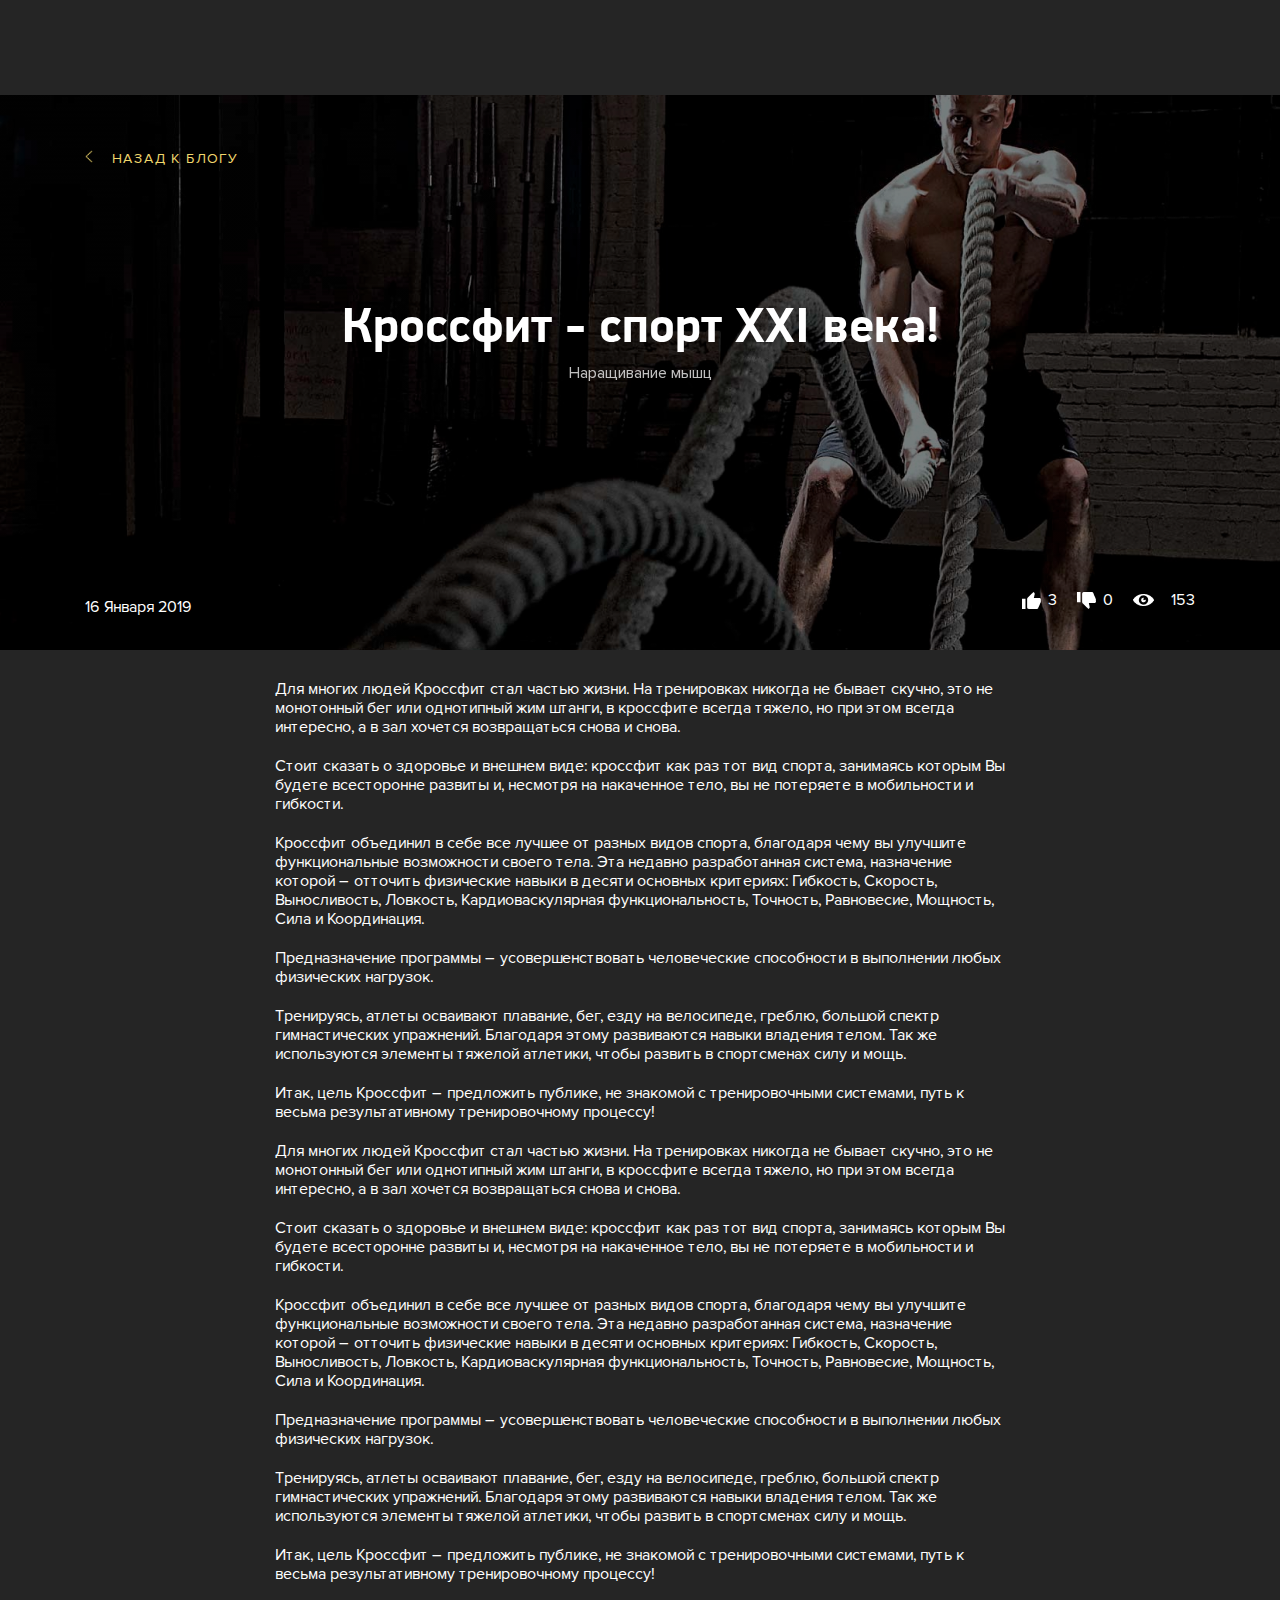
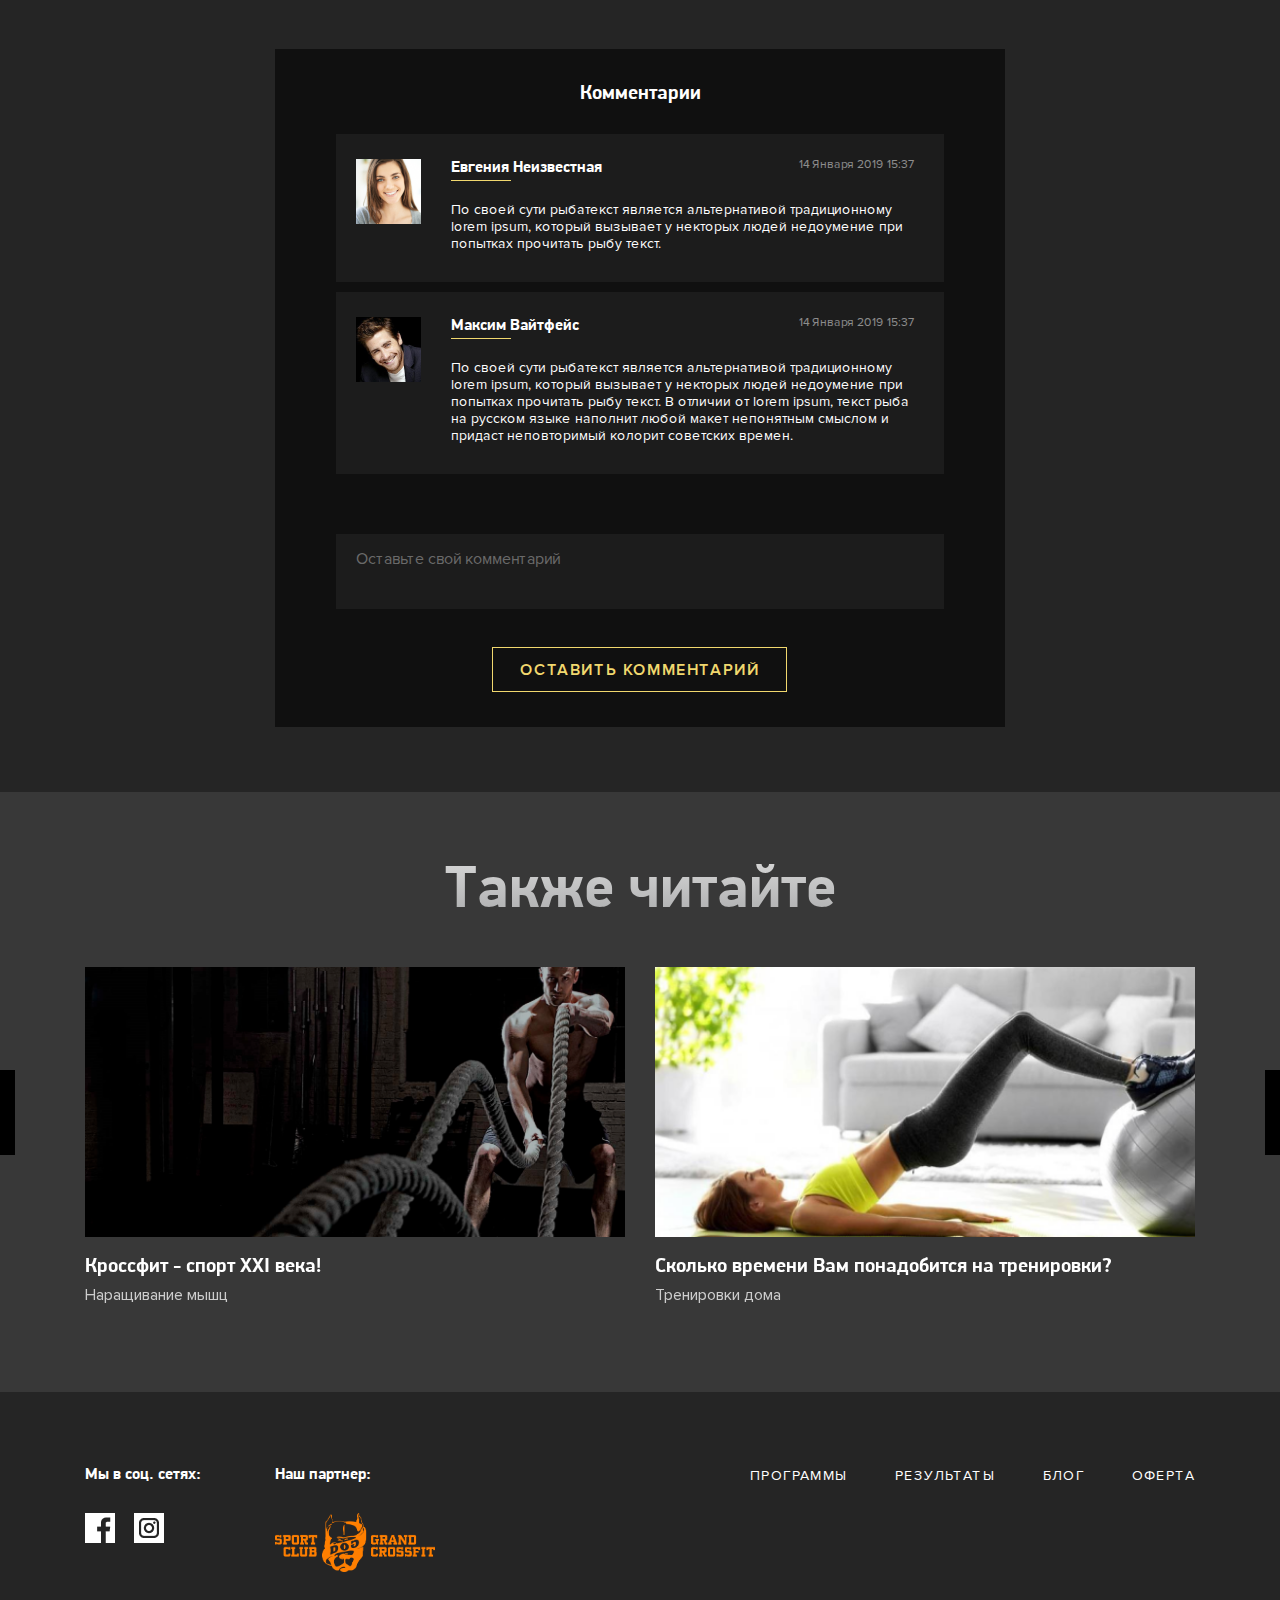
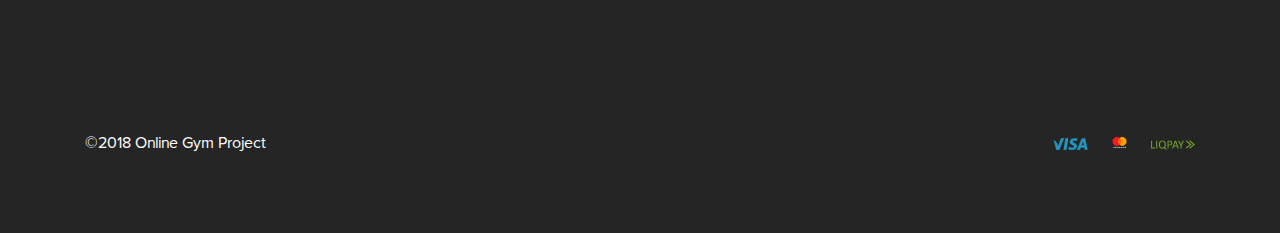
==== commit 227a8d9c: "fix links" ====
--- a/article.html
+++ b/article.html
@@ -20,7 +20,7 @@
             <div class="row align-items-center">
                 <div class="col-lg-2 col-md-2 col-6">
                     <div class="nav_header_logo">
-                        <a href="https://ktara.github.io/weblab2019/fitness/index.html">
+                        <a href="https://ktara.github.io/weblab2019/index.html">
                             <img src="assets/img/logo-f.png" alt="">
                         </a>
                     </div>
@@ -29,25 +29,13 @@
                     <div class="nav_header_menu_wrapper">
                         <ul class="nav nav_header_menu">
                             <li>
-                                <a href="https://ktara.github.io/weblab2019/fitness/photo.html">
-                                    <p>
-                                        Программы
-                                    </p>
-                                </a>
+                                <a href="https://ktara.github.io/weblab2019/index.html#program" class="nav_main_link">Программы</a>
                             </li>
                             <li>
-                                <a href="https://ktara.github.io/weblab2019/fitness/blog.html">
-                                    <p>
-                                        Результаты
-                                    </p>
-                                </a>
+                                <a href="https://ktara.github.io/weblab2019/index.html#hit_foto" class="nav_main_link">Результаты</a>
                             </li>
                             <li>
-                                <a href="https://ktara.github.io/weblab2019/fitness/blog.html">
-                                    <p>
-                                        Блог
-                                    </p>
-                                </a>
+                                <a href="https://ktara.github.io/weblab2019/index.html#blog" class="nav_main_link">Блог</a>
                             </li>
                         </ul>
                     </div>
@@ -222,7 +210,7 @@
                             <img src="assets/img/new/img10.png" alt="">
                         </div>
                         <div class="blog_page_text_block">
-                            <a href="https://ktara.github.io/weblab2019/fitness/article.html" class="blog_page_header">
+                            <a href="https://ktara.github.io/weblab2019/article.html" class="blog_page_header">
                                 Кроссфит - спорт XXI века!
                             </a>
                             <div class="blog_page_sub_header">
@@ -238,7 +226,7 @@
                             <img src="assets/img/new/img11.png" alt="">
                         </div>
                         <div class="blog_page_text_block">
-                            <a href="https://ktara.github.io/weblab2019/fitness/article.html" class="blog_page_header">
+                            <a href="https://ktara.github.io/weblab2019/article.html" class="blog_page_header">
                                 Сколько времени Вам понадобится на тренировки?
                             </a>
                             <div class="blog_page_sub_header">
@@ -254,7 +242,7 @@
                             <img src="assets/img/new/img12.png" alt="">
                         </div>
                         <div class="blog_page_text_block">
-                            <a href="https://ktara.github.io/weblab2019/fitness/article.html" class="blog_page_header">
+                            <a href="https://ktara.github.io/weblab2019/article.html" class="blog_page_header">
                                 Чем полезен стретчинг?
                             </a>
                             <div class="blog_page_sub_header">
@@ -270,7 +258,7 @@
                             <img src="assets/img/new/img13.png" alt="">
                         </div>
                         <div class="blog_page_text_block">
-                            <a href="https://ktara.github.io/weblab2019/fitness/article.html" class="blog_page_header">
+                            <a href="https://ktara.github.io/weblab2019/article.html" class="blog_page_header">
                                 Рекомендации о правильном питании
                             </a>
                             <div class="blog_page_sub_header">
@@ -325,8 +313,15 @@
                                         Регистрация
                                     </h4>
                                     <form action="" class="popup_log_out_registration_form">
-                                        <input type="email" placeholder="Email">
-                                        <input type="password" placeholder="Пароль">
+                                        <input class="popup_log_out_registration_form_input" type="email" placeholder="Email">
+                                        <input class="popup_log_out_registration_form_input" type="password" placeholder="Пароль">
+                                        <label class="popup_log_out_registration_form_check">
+                                            <input type="checkbox">
+                                            <div class="popup_log_out_registration_form_square"></div>
+                                            <div class="popup_log_out_registration_form_text">
+                                                Согласен с <a href="https://ktara.github.io/weblab2019/oferta.html">условиями</a>
+                                            </div>
+                                        </label>
                                         <button type="submit" class="popup_log_out_registration_btn">ЗАРЕГИСТРИРОВАТЬСЯ</button>
                                     </form>
                                     <div class="popup_log_out_registration_come_in">
@@ -346,6 +341,12 @@
                                 </div>
                             </div>
                         </div>
+                        <div class="close_log_out">
+                            <img src="assets/img/new/close-yellow.png" alt="">
+                            <div class="close_log_out_text">
+                                ЗАКРЫТЬ
+                            </div>
+                        </div>
                     </div>
                 </div>
             </div>
@@ -357,15 +358,14 @@
         <div class="container">
             <div class="row no-gutters">
                 <div class="col-lg-10 offset-lg-1 col-md-12 offset-md-0">
-                    <div class="popup_sign_in_wrapper">
+                    <div class="popup_sign_in_wrapper popup_sign_in_animate">
                         <div class="row no-gutters">
-                            <div class="col-5">
+                            <div class="col-lg-5 col-md-5 d-none d-sm-block">
                                 <div class="popup_sign_in_logo_block"
-                                     style="background-image: url(assets/img/photo/sneakers.jpg);">
-                                    <div class="popup_sign_in_logo_block_header">
-                                        Fitness
-                                    </div>
-                                    <img src="assets/img/icon/hand1.png" alt="">
+                                     style="background-image: url(assets/img/new/img16.png);">
+                                    <div class="popup_sign_in_logo_block_image">
+                                        <img src="assets/img/logo-f.png" alt="">
+                                    </div>
                                     <h6 class="popup_sign_in_logo_block_sub_title">
                                         Начни меняться прямо сейчас!
                                     </h6>
@@ -382,32 +382,51 @@
                                     </ul>
                                 </div>
                             </div>
-                            <div class="col-7">
+                            <div class="col_lg-7 col-md-7 col-12">
                                 <div class="popup_sign_in_registration">
                                     <h4 class="popup_sign_in_registration_header">
                                         Вход
                                     </h4>
+                                    <h4 class="popup_sign_in_registration_header_mob popup_header_first">
+                                        Вход /
+                                    </h4>
+                                    <h4 class="popup_sign_in_registration_header_mob popup_header_second">
+                                        Регистрация
+                                    </h4>
                                     <form action="" class="popup_sign_in_registration_form">
-                                        <input type="email" placeholder="Почта">
-                                        <input type="password" placeholder="Пароль">
-                                        <div class="popup_sign_in_registration_btn">Вход</div>
+                                        <input class="popup_sign_in_registration_form_input" type="email" placeholder="Email">
+                                        <input class="popup_sign_in_registration_form_input" type="password" placeholder="Пароль">
+                                        <label class="popup_sign_in_registration_form_check">
+                                            <input type="checkbox">
+                                            <div class="popup_sign_in_registration_form_square"></div>
+                                            <div class="popup_sign_in_registration_form_text">
+                                                Запомнить меня
+                                            </div>
+                                        </label>
+                                        <button type="submit" class="popup_sign_in_registration_btn">ВОЙТИ</button>
                                     </form>
                                     <div class="popup_sign_in_registration_come_in">
-                                        Или войдите
+                                        Зарегистрироваться через соц.сети:
                                     </div>
                                     <div class="popup_sign_in_registration_img">
                                         <a href="">
-                                            <img src="assets/img/icon/003-facebook.png" alt="">
-                                        </a>
-                                        <a href="">
-                                            <img src="assets/img/icon/google-plus.png" alt="">
-                                        </a>
-                                        <a href="">
-                                            <img src="assets/img/icon/001-twitter.png" alt="">
-                                        </a>
+                                            <img src="assets/img/new/facebook-blue.png" alt="">
+                                        </a>
+                                        <a href="">
+                                            <img src="assets/img/new/google.png" alt="">
+                                        </a>
+                                    </div>
+                                    <div class="back_to_log_out">
+                                        РЕГИСТРАЦИЯ
                                     </div>
                                     <a href="" class="popup_sign_in_registration_text">Забыли пароль?</a>
                                 </div>
+                            </div>
+                        </div>
+                        <div class="close_sign_in">
+                            <img src="assets/img/new/close-yellow.png" alt="">
+                            <div class="close_sign_in_text">
+                                ЗАКРЫТЬ
                             </div>
                         </div>
                     </div>
@@ -452,10 +471,10 @@
                                     </div>
                                     <a href="" class="popup_sign_in_mob_registration_text">Забыли пароль?</a>
                                 </div>
-                                <!-- </div>
-
-
-                                <div class="col-12"> -->
+                                <!--  </div>
+
+
+                                 <div class="col-12"> -->
                                 <div class="popup_sign_in_mob_registration popup_sign_in_mob_second">
                                     <h4 class="popup_sign_in_mob_registration_header_mob popup_header_first">
                                         Вход /
@@ -485,6 +504,40 @@
                                         </a>
                                     </div>
                                 </div>
+                            </div>
+                        </div>
+                    </div>
+                </div>
+            </div>
+        </div>
+    </section>
+
+
+
+    <section class="popup_share">
+        <div class="container">
+            <div class="row no-gutters">
+                <div class="col-lg-8 offset-lg-2 col-md-12 offset-md-0">
+                    <div class="popup_share_wrapper popup_sign_in_animate">
+                        <div class="popup_share_text">
+                            Пожалуйста, выберите программу, в которой вы заинтересованы и мы предоставим вам возможность пройти бесплатную тренировку.
+                        </div>
+                        <form class="popup_share_form">
+                            <select size="1" name="number" class="popup_share_form_order">
+                                <option value="1" selected>Выберите программу</option>
+                                <option>Домашние тренировки</option>
+                                <option>Стретчинг</option>
+                                <option>Функциональные тренировки</option>
+                                <option>Тренажерный зал</option>
+                            </select>
+                            <button class="popup_share_form_btn">
+                                ПОЛУЧИТЬ БЕСПЛАТНУЮ ТРЕНИРОВКУ
+                            </button>
+                        </form>
+                        <div class="close_share">
+                            <img src="assets/img/new/close-yellow.png" alt="">
+                            <div class="close_share_text">
+                                ЗАКРЫТЬ
                             </div>
                         </div>
                     </div>
@@ -533,7 +586,7 @@
                                 <a href="#blog" class="main_link">Блог</a>
                             </li>
                             <li>
-                                <a href="https://ktara.github.io/weblab2019/fitness/oferta.html">Оферта</a>
+                                <a href="https://ktara.github.io/weblab2019/oferta.html">Оферта</a>
                             </li>
                         </ul>
                     </div>
--- a/assets/css/style.css
+++ b/assets/css/style.css
@@ -505,23 +505,6 @@
   background-repeat: no-repeat;
   background-size: cover;
   background-color: #000000;
-}
-@media screen and (max-width: 1440px) {
-  .about {
-    height: 50vh;
-    min-height: 375px;
-  }
-}
-@media screen and (max-width: 768px) {
-  .about {
-    height: 40vh;
-  }
-}
-@media screen and (max-width: 576px) {
-  .about {
-    height: 170px;
-    min-height: auto;
-  }
 }
 .about_title {
   font-size: 60px;
@@ -2021,12 +2004,12 @@
   position: fixed;
   display: block;
   width: 100%;
-  height: 100vh;
+  height: 0;
   top: 0;
   left: 0;
   z-index: 100;
   overflow: hidden;
-  opacity: 1;
+  opacity: 0;
 }
 .popup_log_out_active {
   height: 100vh;
@@ -2046,8 +2029,30 @@
   width: 100%;
   height: auto;
   margin-top: 80px;
-  overflow: hidden;
   z-index: 1;
+}
+.popup_log_out_wrapper .close_log_out {
+  position: absolute;
+  display: block;
+  width: auto;
+  height: auto;
+  top: -40px;
+  right: 0;
+  cursor: pointer;
+}
+.popup_log_out_wrapper .close_log_out img {
+  display: inline-block;
+  width: 17px;
+  margin-right: 10px;
+}
+.popup_log_out_wrapper .close_log_out_text {
+  display: inline-block;
+  font-size: 14px;
+  letter-spacing: 0.1em;
+  text-transform: uppercase;
+  color: #F1D86E;
+  vertical-align: middle;
+  padding-bottom: 7px;
 }
 .popup_log_out_logo_block {
   position: relative;
@@ -2166,50 +2171,86 @@
     margin-top: 50px;
   }
 }
-.popup_log_out_registration_form input {
+.popup_log_out_registration_form_check {
+  display: inline-block;
+}
+.popup_log_out_registration_form_check input {
+  display: none;
+}
+.popup_log_out_registration_form_check input:checked + .popup_log_out_registration_form_square:before {
+  content: '';
+  position: absolute;
+  display: inline-block;
+  width: 8px;
+  height: 8px;
+  top: 4px;
+  left: 4px;
+  background-color: #F1D86E;
+}
+.popup_log_out_registration_form_square {
+  position: relative;
+  display: inline-block;
+  width: 18px;
+  height: 18px;
+  border: 1px solid #ffffff;
+  margin-right: 10px;
+}
+.popup_log_out_registration_form_text {
+  display: inline-block;
+  font-size: 14px;
+  color: #ffffff;
+  vertical-align: middle;
+  padding-bottom: 8px;
+}
+.popup_log_out_registration_form_text a {
+  text-decoration: underline;
+  color: #F1D86E;
+}
+.popup_log_out_registration_form_input {
   width: 100%;
   margin-bottom: 30px;
   padding-bottom: 10px;
   font-size: 16px;
-  color: #c3c2c2;
+  color: #888888;
   outline: none;
   border: none;
   background-color: inherit;
   border-bottom: 1px solid #ffffff;
-  font-family: 'PT Sans', sans-serif;
+  font-family: 'ProximaNova', sans-serif;
   font-weight: 400;
 }
 .popup_log_out_registration_form input::-moz-placeholder {
-  font-family: 'PT Sans', sans-serif;
-  font-weight: 400;
-  color: rgba(255, 255, 255, 0.6);
+  font-family: 'ProximaNova', sans-serif;
+  font-weight: 400;
+  color: #888888;
 }
 .popup_log_out_registration_form input::-webkit-input-placeholder {
-  font-family: 'PT Sans', sans-serif;
-  font-weight: 400;
-  color: #c3c2c2;
+  font-family: 'ProximaNova', sans-serif;
+  font-weight: 400;
+  color: #888888;
 }
 .popup_log_out_registration_form input:-ms-input-placeholder {
-  font-family: 'PT Sans', sans-serif;
-  font-weight: 400;
-  color: #c3c2c2;
+  font-family: 'ProximaNova', sans-serif;
+  font-weight: 400;
+  color: #888888;
 }
 .popup_log_out_registration_form input::-ms-input-placeholder {
-  font-family: 'PT Sans', sans-serif;
-  font-weight: 400;
-  color: #c3c2c2;
+  font-family: 'ProximaNova', sans-serif;
+  font-weight: 400;
+  color: #888888;
 }
 .popup_log_out_registration_form input::placeholder {
-  font-family: 'PT Sans', sans-serif;
-  font-weight: 400;
-  color: #c3c2c2;
+  font-family: 'ProximaNova', sans-serif;
+  font-weight: 400;
+  color: #888888;
 }
 .popup_log_out_registration_form input:focus {
-  font-family: 'PT Sans', sans-serif;
-  font-weight: 400;
+  font-family: 'ProximaNova', sans-serif;
+  font-weight: 400;
+  color: #F1D86E;
   outline: none;
   padding-bottom: 10px;
-  border-bottom: 1px solid #b1b1b1;
+  border-bottom: 1px solid #F1D86E;
 }
 .popup_log_out_registration_btn {
   display: block;
@@ -2307,25 +2348,47 @@
   height: 100%;
   top: 0;
   left: 0;
-  background-color: rgba(45, 57, 71, 0.75);
+  background-color: #252525;
 }
 .popup_sign_in_wrapper {
   position: relative;
   width: 100%;
   height: auto;
   margin-top: 80px;
-  overflow: hidden;
   z-index: 1;
-  border-radius: 10px;
+}
+.popup_sign_in_wrapper .close_sign_in {
+  position: absolute;
+  display: block;
+  width: auto;
+  height: auto;
+  top: -40px;
+  right: 0;
+  cursor: pointer;
+}
+.popup_sign_in_wrapper .close_sign_in img {
+  display: inline-block;
+  width: 17px;
+  margin-right: 10px;
+}
+.popup_sign_in_wrapper .close_sign_in_text {
+  display: inline-block;
+  font-size: 14px;
+  letter-spacing: 0.1em;
+  text-transform: uppercase;
+  color: #F1D86E;
+  vertical-align: middle;
+  padding-bottom: 7px;
 }
 .popup_sign_in_logo_block {
   position: relative;
   width: 100%;
-  height: 50vh;
-  min-height: 540px;
+  height: 60vh;
+  min-height: 660px;
   z-index: 1;
   background-repeat: no-repeat;
   background-size: cover;
+  padding-top: 80px;
 }
 .popup_sign_in_logo_block:before {
   content: '';
@@ -2335,38 +2398,33 @@
   height: 100%;
   top: 0;
   left: 0;
-  background-color: #ec835b;
-  opacity: 0.9;
-}
-.popup_sign_in_logo_block_header {
-  position: relative;
-  font-size: 48px;
-  font-family: 'PT Sans', sans-serif;
-  font-weight: 700;
-  text-align: center;
-  padding-top: 70px;
-  color: #ffffff;
-  z-index: 1;
+  background-color: #F1D86E;
+  opacity: 0.74;
+}
+.popup_sign_in_logo_block_image {
+  position: relative;
+  display: flex;
+  justify-content: center;
+  height: 125px;
+}
+.popup_sign_in_logo_block_image img {
+  height: 100%;
+}
+.popup_sign_in_logo_block_sub_title {
+  position: relative;
+  text-align: center;
+  color: #000000;
   cursor: default;
-}
-.popup_sign_in_logo_block img {
-  position: relative;
-  display: block;
-  width: 115px;
-  height: 120px;
-  margin: 20px auto;
-  z-index: 1;
-}
-.popup_sign_in_logo_block_sub_title {
-  position: relative;
-  text-align: center;
-  color: #c3c2c2;
-  cursor: default;
+  margin-top: 20px;
+  font-size: 16px;
+  font-family: 'PFDinDisplayPro', sans-serif;
+  font-weight: 600;
 }
 .popup_sign_in_logo_block_list {
   position: relative;
-  margin-top: 60px;
-  color: #ffffff;
+  margin-top: 100px;
+  color: #000000;
+  list-style: square;
 }
 .popup_sign_in_logo_block_list li {
   position: relative;
@@ -2375,19 +2433,12 @@
   text-indent: 10px;
   cursor: default;
 }
-.popup_sign_in_logo_block_list li:before {
-  content: url('../img/icon/circle-shape-outline.png');
-  position: absolute;
-  top: 1px;
-  left: -22px;
-  margin-right: 10px;
-}
 .popup_sign_in_registration {
   position: relative;
   width: 100%;
-  height: 50vh;
-  min-height: 540px;
-  background-color: #ffffff;
+  height: 60vh;
+  min-height: 660px;
+  background-color: #1C1C1C;
   z-index: 1;
 }
 @media screen and (max-width: 576px) {
@@ -2399,9 +2450,11 @@
 }
 .popup_sign_in_registration_header {
   font-size: 30px;
-  color: #ec835b;
+  color: #ffffff;
+  text-align: center;
+  font-family: 'PFDinDisplayPro', sans-serif;
+  font-weight: 600;
   padding-top: 45px;
-  margin-left: 30px;
 }
 @media screen and (max-width: 576px) {
   .popup_sign_in_registration_header {
@@ -2433,78 +2486,117 @@
 }
 .popup_sign_in_registration_form {
   position: relative;
-  width: 85%;
+  width: 60%;
   margin-top: 100px;
-  margin-left: 30px;
+  margin-left: 20%;
+  font-family: 'ProximaNova', sans-serif;
+  font-weight: 400;
 }
 @media screen and (max-width: 576px) {
   .popup_sign_in_registration_form {
     margin-top: 50px;
   }
 }
-.popup_sign_in_registration_form input {
+.popup_sign_in_registration_form_check {
+  display: inline-block;
+}
+.popup_sign_in_registration_form_check input {
+  display: none;
+}
+.popup_sign_in_registration_form_check input:checked + .popup_sign_in_registration_form_square:before {
+  content: '';
+  position: absolute;
+  display: inline-block;
+  width: 8px;
+  height: 8px;
+  top: 4px;
+  left: 4px;
+  background-color: #F1D86E;
+}
+.popup_sign_in_registration_form_square {
+  position: relative;
+  display: inline-block;
+  width: 18px;
+  height: 18px;
+  border: 1px solid #ffffff;
+  margin-right: 10px;
+}
+.popup_sign_in_registration_form_text {
+  display: inline-block;
+  font-size: 14px;
+  color: #ffffff;
+  vertical-align: middle;
+  padding-bottom: 8px;
+}
+.popup_sign_in_registration_form_input {
   width: 100%;
   margin-bottom: 30px;
   padding-bottom: 10px;
   font-size: 16px;
-  color: #c3c2c2;
+  color: #888888;
   outline: none;
   border: none;
-  border-bottom: 1px solid #dbdbdb;
-  font-family: 'PT Sans', sans-serif;
+  background-color: inherit;
+  border-bottom: 1px solid #ffffff;
+  font-family: 'ProximaNova', sans-serif;
   font-weight: 400;
 }
 .popup_sign_in_registration_form input::-moz-placeholder {
-  font-family: 'PT Sans', sans-serif;
-  font-weight: 400;
-  color: rgba(255, 255, 255, 0.6);
+  font-family: 'ProximaNova', sans-serif;
+  font-weight: 400;
+  color: #888888;
 }
 .popup_sign_in_registration_form input::-webkit-input-placeholder {
-  font-family: 'PT Sans', sans-serif;
-  font-weight: 400;
-  color: #c3c2c2;
+  font-family: 'ProximaNova', sans-serif;
+  font-weight: 400;
+  color: #888888;
 }
 .popup_sign_in_registration_form input:-ms-input-placeholder {
-  font-family: 'PT Sans', sans-serif;
-  font-weight: 400;
-  color: #c3c2c2;
+  font-family: 'ProximaNova', sans-serif;
+  font-weight: 400;
+  color: #888888;
 }
 .popup_sign_in_registration_form input::-ms-input-placeholder {
-  font-family: 'PT Sans', sans-serif;
-  font-weight: 400;
-  color: #c3c2c2;
+  font-family: 'ProximaNova', sans-serif;
+  font-weight: 400;
+  color: #888888;
 }
 .popup_sign_in_registration_form input::placeholder {
-  font-family: 'PT Sans', sans-serif;
-  font-weight: 400;
-  color: #c3c2c2;
+  font-family: 'ProximaNova', sans-serif;
+  font-weight: 400;
+  color: #888888;
 }
 .popup_sign_in_registration_form input:focus {
+  font-family: 'ProximaNova', sans-serif;
+  font-weight: 400;
+  color: #F1D86E;
   outline: none;
   padding-bottom: 10px;
-  border-bottom: 1px solid #b1b1b1;
+  border-bottom: 1px solid #F1D86E;
 }
 .popup_sign_in_registration_btn {
-  display: inline-block;
-  width: 160px;
-  height: 40px;
-  line-height: 38px;
-  margin-top: 105px;
-  color: #ec835b;
-  border: 1px solid #ec835b;
-  border-radius: 15px;
+  display: block;
+  width: 100%;
+  height: 45px;
+  line-height: 43px;
+  margin-top: 20px;
+  color: #000000;
+  border: 1px solid #F1D86E;
+  background-color: #F1D86E;
   text-align: center;
   cursor: pointer;
-  float: left;
   -webkit-transition: all 0.6s;
   -o-transition: all 0.6s;
   transition: all 0.6s;
+  font-family: 'PFDinDisplayPro', sans-serif;
+  font-weight: 600;
+  font-size: 16px;
+  letter-spacing: 0.1em;
 }
 @media screen and (max-width: 768px) {
   .popup_sign_in_registration_btn {
     display: block;
     float: none;
-    margin-top: 70px;
   }
 }
 @media screen and (max-width: 576px) {
@@ -2513,30 +2605,21 @@
   }
 }
 .popup_sign_in_registration_btn:hover {
-  color: #ffffff;
-  background-color: #ec835b;
+  border: 1px solid #F9D641;
+  background-color: #F9D641;
 }
 .popup_sign_in_registration_come_in {
-  display: inline-block;
+  display: block;
+  text-align: center;
   width: auto;
-  height: 40px;
-  line-height: 40px;
-  color: #b1b1b1;
-  margin: 105px 10px 0 70px;
-}
-@media screen and (max-width: 1200px) {
-  .popup_sign_in_registration_come_in {
-    margin-left: 20px;
-  }
-}
-@media screen and (max-width: 768px) {
-  .popup_sign_in_registration_come_in {
-    margin-left: 30px;
-    margin-top: 20px;
-  }
+  color: #ffffff;
+  font-size: 16px;
+  margin-top: 40px;
 }
 .popup_sign_in_registration_img {
-  display: inline-block;
+  display: block;
+  text-align: center;
+  margin-top: 20px;
 }
 .popup_sign_in_registration_img a {
   display: inline-block;
@@ -2551,11 +2634,33 @@
   width: 30px;
   height: 30px;
 }
+.popup_sign_in_registration .back_to_log_out {
+  position: absolute;
+  display: inline-block;
+  width: auto;
+  height: auto;
+  right: 40px;
+  bottom: 35px;
+  font-size: 14px;
+  color: #ffffff;
+  text-transform: uppercase;
+  letter-spacing: 0.1em;
+  text-align: center;
+  cursor: pointer;
+}
 .popup_sign_in_registration_text {
-  display: block;
-  margin: 30px 0 0 30px;
+  position: absolute;
+  display: inline-block;
+  width: auto;
+  height: auto;
+  left: 40px;
+  bottom: 35px;
   font-size: 14px;
-  color: #c3c2c2;
+  color: #ffffff;
+  text-transform: uppercase;
+  letter-spacing: 0.1em;
+  text-align: center;
+  cursor: pointer;
   text-decoration: none;
 }
 .popup_sign_in_mob {
@@ -2768,6 +2873,124 @@
   font-size: 14px;
   color: #c3c2c2;
   text-decoration: none;
+}
+.popup_share {
+  position: fixed;
+  display: block;
+  width: 100%;
+  height: 0;
+  top: 0;
+  left: 0;
+  z-index: 100;
+  overflow: hidden;
+  opacity: 0;
+}
+.popup_share_active {
+  height: 100vh;
+}
+.popup_share:before {
+  content: '';
+  position: absolute;
+  display: block;
+  width: 100%;
+  height: 100%;
+  top: 0;
+  left: 0;
+  background-color: #252525;
+}
+.popup_share_wrapper {
+  position: relative;
+  width: 100%;
+  height: 425px;
+  background-color: #1C1C1C;
+  margin-top: calc(50% - 212.5px);
+  z-index: 1;
+}
+.popup_share_wrapper .close_share {
+  position: absolute;
+  display: block;
+  width: auto;
+  height: auto;
+  top: -40px;
+  right: 0;
+  cursor: pointer;
+}
+.popup_share_wrapper .close_share img {
+  display: inline-block;
+  width: 17px;
+  margin-right: 10px;
+}
+.popup_share_wrapper .close_share_text {
+  display: inline-block;
+  font-size: 14px;
+  letter-spacing: 0.1em;
+  text-transform: uppercase;
+  color: #F1D86E;
+  vertical-align: middle;
+  padding-bottom: 7px;
+}
+.popup_share_text {
+  display: block;
+  width: 80%;
+  margin-left: 10%;
+  font-size: 16px;
+  color: #ffffff;
+  padding-top: 100px;
+  text-align: center;
+}
+.popup_share_form {
+  display: block;
+  width: 50%;
+  margin-left: 25%;
+  margin-top: 70px;
+}
+.popup_share_form select {
+  width: 100%;
+  height: 45px;
+  font-size: 16px;
+  color: #888888;
+  border: none;
+  border-bottom: 1px solid #ffffff;
+  -webkit-appearance: none;
+  -moz-appearance: none;
+  appearance: none;
+  text-indent: 10px;
+  outline: none;
+  background-color: inherit;
+  background-image: url(../img/new/arrow-down.png);
+  background-repeat: no-repeat;
+  background-position: 95% center;
+}
+.popup_share_form select option {
+  background-color: #323232;
+  border: none;
+  outline: none;
+  -webkit-appearance: none;
+  -moz-appearance: none;
+  appearance: none;
+  color: #ffffff;
+  font-size: 16px;
+  margin: 15px;
+}
+.popup_share_form_btn {
+  display: block;
+  width: 100%;
+  height: 45px;
+  line-height: 43px;
+  margin-top: 60px;
+  background-color: #595959;
+  border: 1px solid #595959;
+  font-size: 16px;
+  letter-spacing: 0.1em;
+  text-align: center;
+  color: #000000;
+  font-family: 'ProximaNova', sans-serif;
+  font-weight: 500;
+  cursor: pointer;
+}
+.popup_share_form_btn_active {
+  background-color: #F1D86E;
+  border: 1px solid #F1D86E;
 }
 /* PHOTO PAGE */
 .photo {
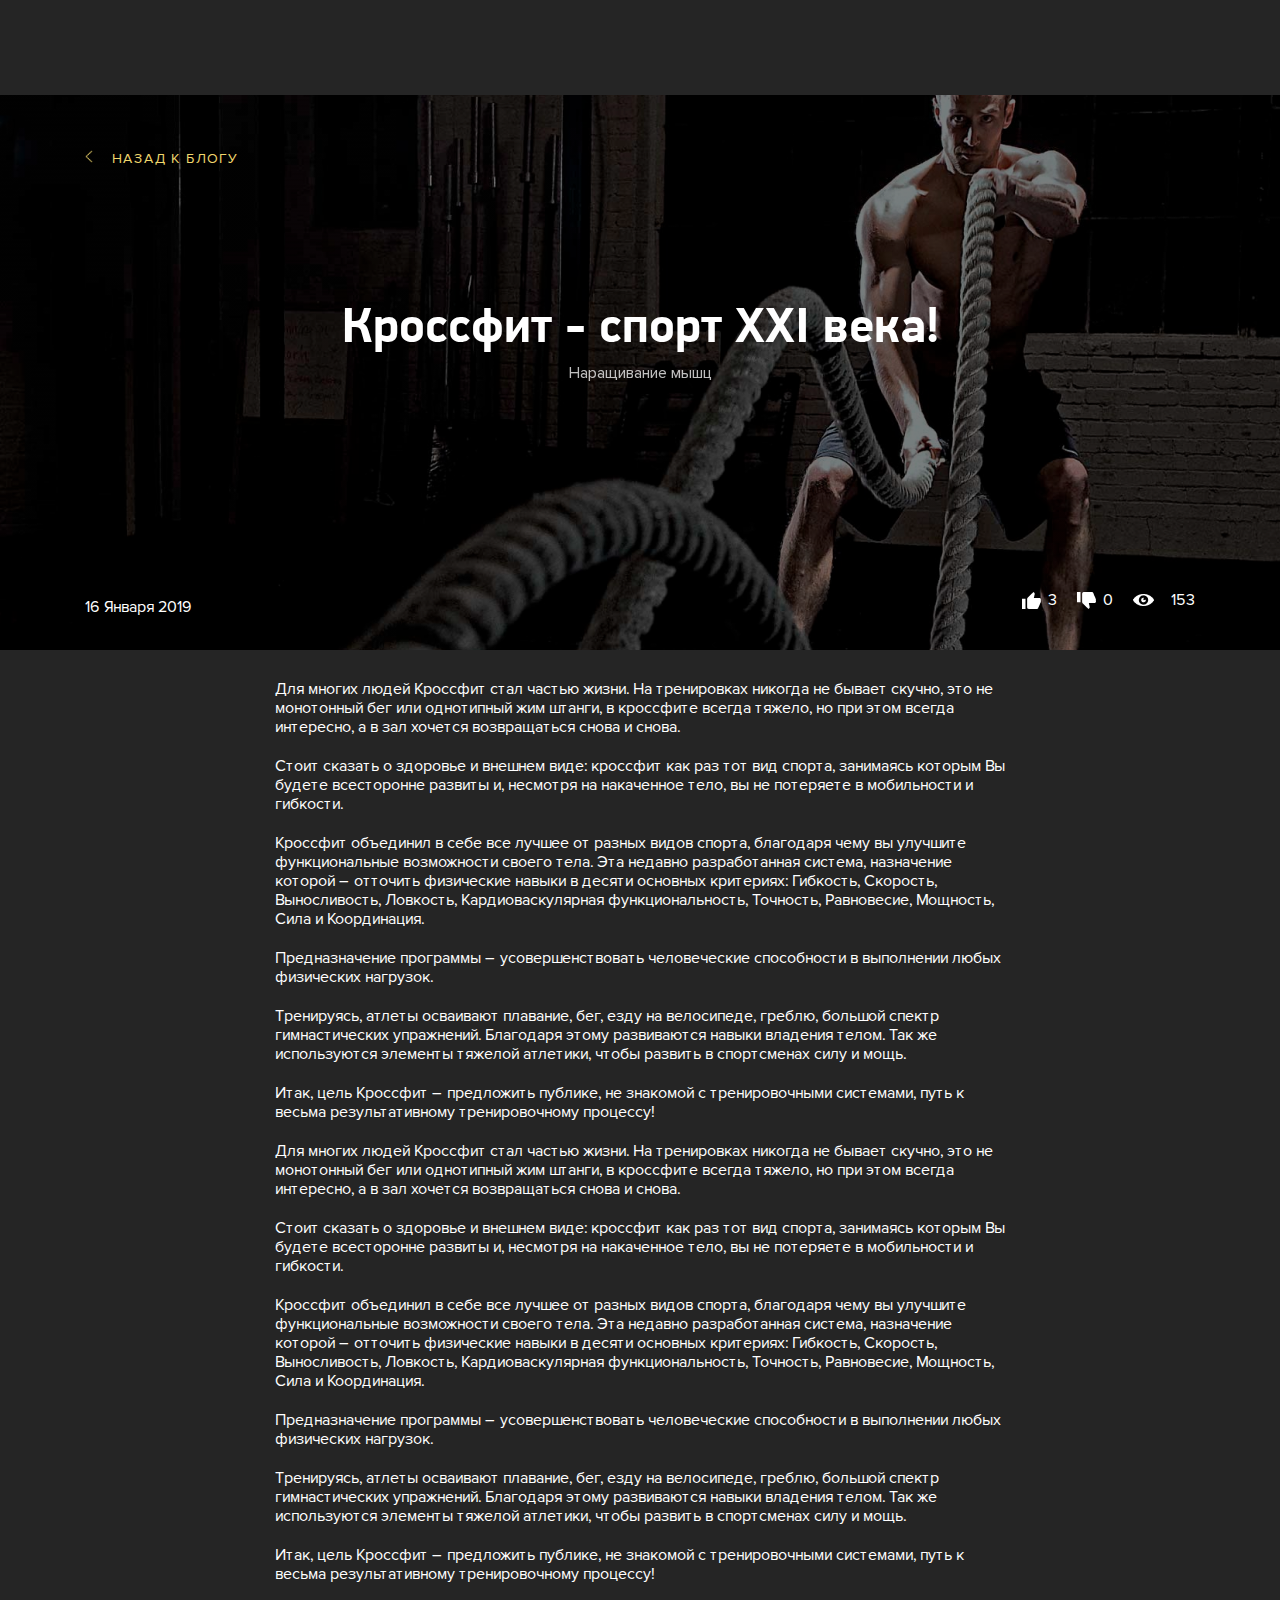
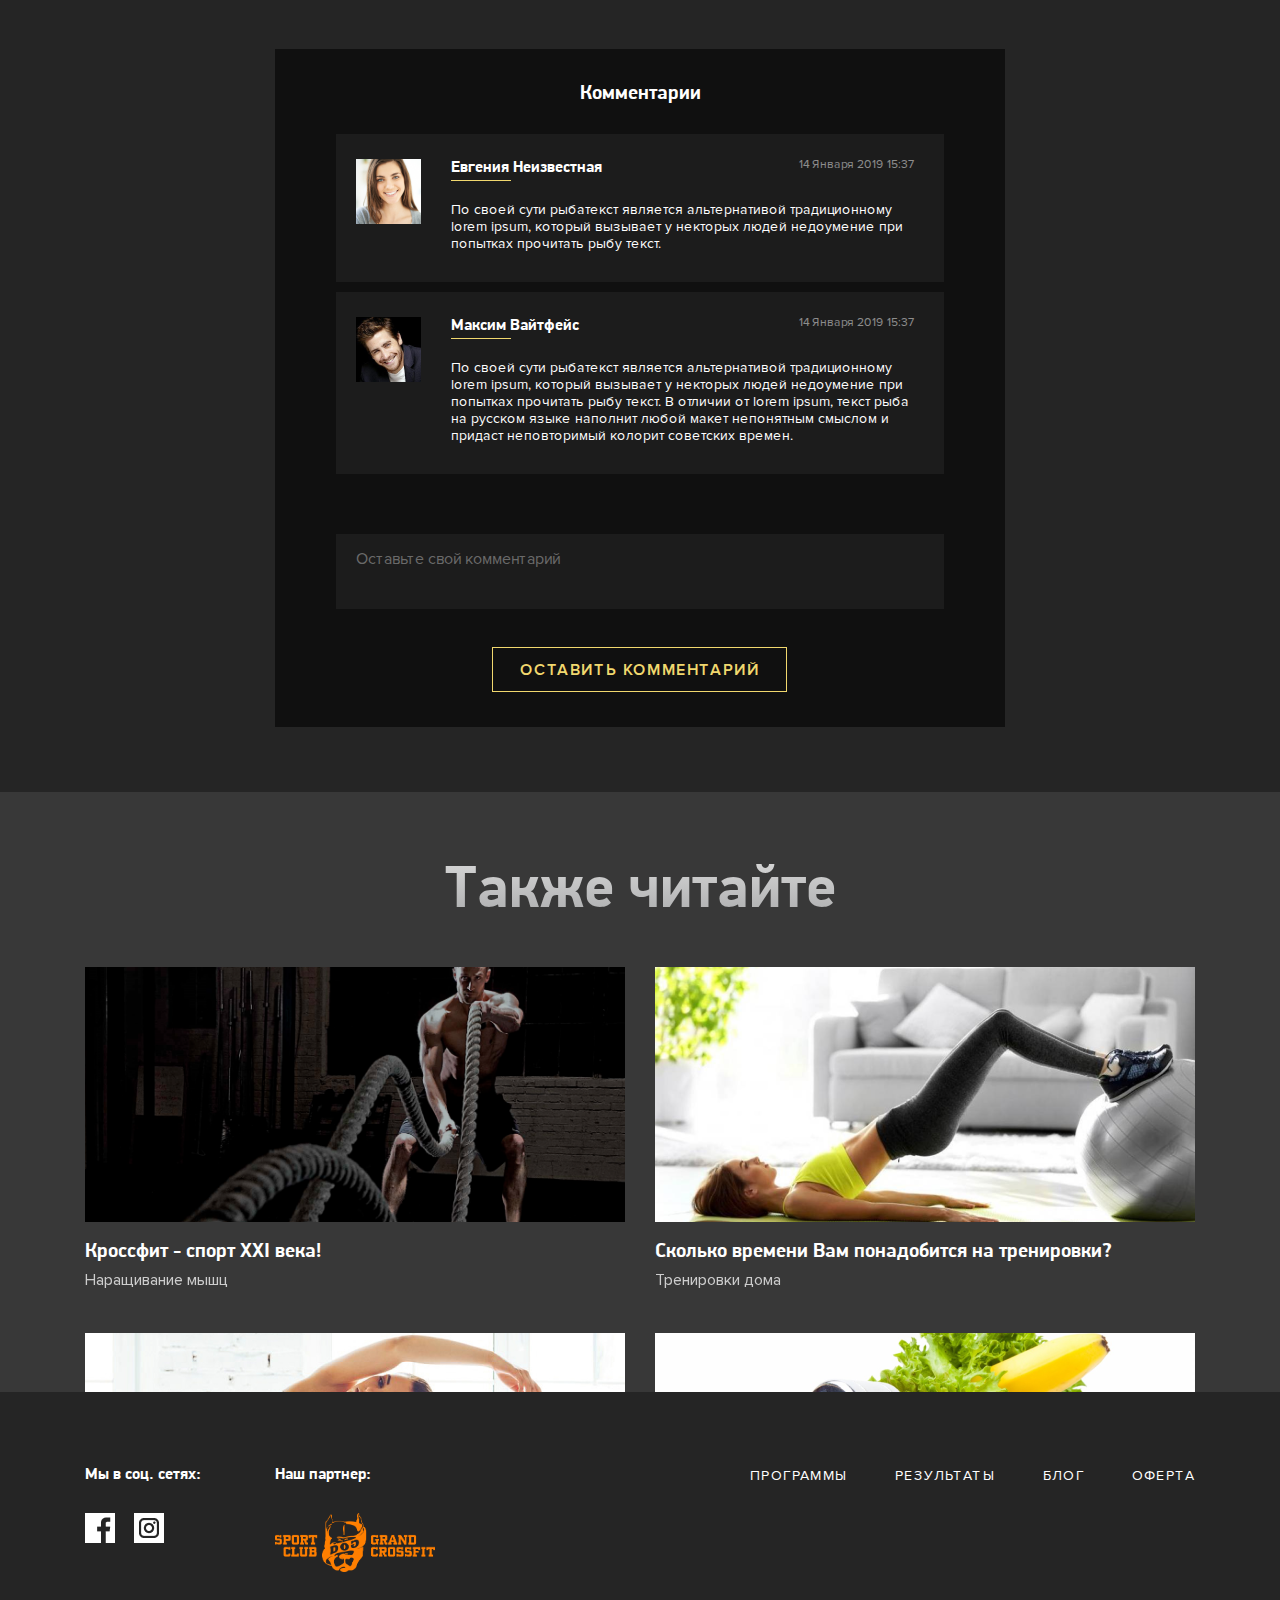
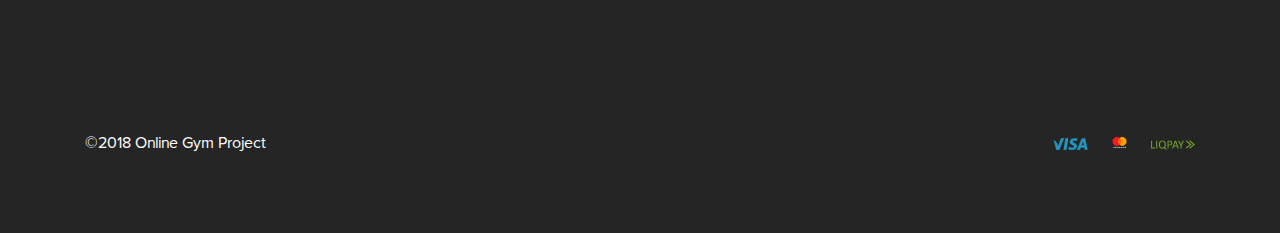
==== commit 1a96e6ac: "home page" ====
--- a/article.html
+++ b/article.html
@@ -17,33 +17,44 @@
 
     <header class="nav_header nav_anime nav_dark_bg">
         <div class="container">
-            <div class="row align-items-center">
-                <div class="col-lg-2 col-md-2 col-6">
+            <div class="row">
+                <div class="col-lg-2 col-6">
                     <div class="nav_header_logo">
                         <a href="https://ktara.github.io/weblab2019/index.html">
                             <img src="assets/img/logo-f.png" alt="">
                         </a>
                     </div>
                 </div>
-                <div class="col-lg-4 offset-lg-2 col-md-2 col-3">
+                <div class="col-lg-4 offset-lg-2 d-none d-lg-block">
                     <div class="nav_header_menu_wrapper">
                         <ul class="nav nav_header_menu">
                             <li>
-                                <a href="https://ktara.github.io/weblab2019/index.html#program" class="nav_main_link">Программы</a>
-                            </li>
-                            <li>
-                                <a href="https://ktara.github.io/weblab2019/index.html#hit_foto" class="nav_main_link">Результаты</a>
-                            </li>
-                            <li>
-                                <a href="https://ktara.github.io/weblab2019/index.html#blog" class="nav_main_link">Блог</a>
+                                <a href="https://ktara.github.io/weblab2019/index.html#program">
+                                    Программы
+                                </a>
+                            </li>
+                            <li>
+                                <a href="https://ktara.github.io/weblab2019/index.html#hit_foto">
+                                    Результаты
+                                </a>
+                            </li>
+                            <li>
+                                <a href="https://ktara.github.io/weblab2019/blog.html">
+                                    Блог
+                                </a>
                             </li>
                         </ul>
                     </div>
                 </div>
-                <div class="col-lg-3 offset-lg-1">
+                <div class="col-lg-3 offset-lg-1 d-none d-lg-block">
                     <a href="" class="nav_header_log_cabinet">
                         Личный кабинет
                     </a>
+                </div>
+                <div class="col-md-2 offset-md-4 col-3 offset-3 d-lg-none ">
+                    <div class="nav_header_burger">
+
+                    </div>
                 </div>
             </div>
         </div>
@@ -57,7 +68,7 @@
             </div>
             <div class="container">
                 <div class="article_image_wrapper">
-                    <a href="https://ktara.github.io/weblab2019/fitness/blog.html" class="article_image_wrapper_back">
+                    <a href="https://ktara.github.io/weblab2019/blog.html" class="article_image_wrapper_back">
                         <div class="article_image_wrapper_back_img">
                             <img src="assets/img/new/small-arrow.png" alt="">
                         </div>
@@ -95,7 +106,7 @@
         </div>
         <div class="container">
             <div class="row">
-                <div class="col-lg-8 offset-lg-2">
+                <div class="col-lg-8 offset-lg-2 col-md-10 offset-md-1">
                     <div class="article_text_block">
                         <p>
                             Для многих людей Кроссфит стал частью жизни. На тренировках никогда не бывает скучно, это не монотонный бег или однотипный жим штанги, в кроссфите всегда тяжело, но при этом всегда интересно, а в зал хочется возвращаться снова и снова.
@@ -137,13 +148,13 @@
                 </div>
             </div>
             <div class="row">
-                <div class="col-lg-8 offset-lg-2">
+                <div class="col-lg-8 offset-lg-2 col-12 offset-0">
                     <div class="article_comment_back">
                         <div class="article_comment_back_header">
                             Комментарии
                         </div>
                         <div class="row no-gutters">
-                            <div class="col-lg-10 offset-lg-1">
+                            <div class="col-10 offset-1">
                                 <div class="article_comment_block">
                                     <div class="article_comment_block_image">
                                         <img src="assets/img/new/face5.png" alt="">
@@ -162,7 +173,7 @@
                                 </div>
                             </div>
 
-                            <div class="col-lg-10 offset-lg-1">
+                            <div class="col-10 offset-1">
                                 <div class="article_comment_block">
                                     <div class="article_comment_block_image">
                                         <img src="assets/img/new/face6.png" alt="">
@@ -181,7 +192,7 @@
                                 </div>
                             </div>
 
-                            <div class="col-lg-10 offset-lg-1">
+                            <div class="col-10 offset-1">
                                 <form class="article_comment_form">
                                     <textarea placeholder="Оставьте свой комментарий" class="article_comment_form_textarea"></textarea>
                                     <button type="submit" class="article_comment_form_btn">
@@ -276,10 +287,10 @@
     <section class="popup_log_out">
         <div class="container">
             <div class="row no-gutters">
-                <div class="col-lg-10 offset-lg-1 col-md-12 offset-md-0">
+                <div class="col-lg-10 offset-lg-1 col-12 offset-0">
                     <div class="popup_log_out_wrapper">
                         <div class="row no-gutters">
-                            <div class="col-lg-5 col-md-5 d-none d-sm-block">
+                            <div class="col-lg-5 col-md-5 d-none d-lg-block d-md-block">
                                 <div class="popup_log_out_logo_block"
                                      style="background-image: url(assets/img/new/img16.png);">
                                     <div class="popup_log_out_logo_block_image">
@@ -306,14 +317,11 @@
                                     <h4 class="popup_log_out_registration_header">
                                         Регистрация
                                     </h4>
-                                    <h4 class="popup_log_out_registration_header_mob popup_header_first">
-                                        Вход /
-                                    </h4>
-                                    <h4 class="popup_log_out_registration_header_mob popup_header_second">
-                                        Регистрация
-                                    </h4>
                                     <form action="" class="popup_log_out_registration_form">
-                                        <input class="popup_log_out_registration_form_input" type="email" placeholder="Email">
+                                        <input class="popup_log_out_registration_form_input" type="name" placeholder="Имя">
+                                        <input class="popup_log_out_registration_form_input" type="second-name" placeholder="Фамилия">
+                                        <input class="popup_log_out_registration_form_input" type="email" placeholder="Почта">
+                                        <input class="popup_log_out_registration_form_input" type="nick" placeholder="Логин">
                                         <input class="popup_log_out_registration_form_input" type="password" placeholder="Пароль">
                                         <label class="popup_log_out_registration_form_check">
                                             <input type="checkbox">
@@ -357,10 +365,10 @@
     <section class="popup_sign_in">
         <div class="container">
             <div class="row no-gutters">
-                <div class="col-lg-10 offset-lg-1 col-md-12 offset-md-0">
+                <div class="col-lg-10 offset-lg-1 col-12 offset-0">
                     <div class="popup_sign_in_wrapper popup_sign_in_animate">
                         <div class="row no-gutters">
-                            <div class="col-lg-5 col-md-5 d-none d-sm-block">
+                            <div class="col-lg-5 col-md-5 d-none d-lg-block d-md-block">
                                 <div class="popup_sign_in_logo_block"
                                      style="background-image: url(assets/img/new/img16.png);">
                                     <div class="popup_sign_in_logo_block_image">
@@ -387,12 +395,6 @@
                                     <h4 class="popup_sign_in_registration_header">
                                         Вход
                                     </h4>
-                                    <h4 class="popup_sign_in_registration_header_mob popup_header_first">
-                                        Вход /
-                                    </h4>
-                                    <h4 class="popup_sign_in_registration_header_mob popup_header_second">
-                                        Регистрация
-                                    </h4>
                                     <form action="" class="popup_sign_in_registration_form">
                                         <input class="popup_sign_in_registration_form_input" type="email" placeholder="Email">
                                         <input class="popup_sign_in_registration_form_input" type="password" placeholder="Пароль">
@@ -406,7 +408,7 @@
                                         <button type="submit" class="popup_sign_in_registration_btn">ВОЙТИ</button>
                                     </form>
                                     <div class="popup_sign_in_registration_come_in">
-                                        Зарегистрироваться через соц.сети:
+                                        Войти через соц.сети:
                                     </div>
                                     <div class="popup_sign_in_registration_img">
                                         <a href="">
@@ -436,88 +438,11 @@
     </section>
 
 
-    <section class="popup_sign_in_mob">
+
+    <section class="popup_share">
         <div class="container">
             <div class="row no-gutters">
-                <div class="col-lg-10 offset-lg-1 col-md-12 offset-md-0">
-                    <div class="popup_sign_in_mob_wrapper popup_sign_in_animate">
-                        <div class="row">
-                            <div class="col-12">
-                                <div class="popup_sign_in_mob_registration popup_sign_in_mob_first">
-                                    <h4 class="popup_sign_in_mob_registration_header_mob popup_header_first">
-                                        Вход /
-                                    </h4>
-                                    <h4 class="popup_sign_in_mob_registration_header_mob popup_header_second">
-                                        Регистрация
-                                    </h4>
-                                    <form action="" class="popup_sign_in_mob_registration_form">
-                                        <input type="email" placeholder="Почта">
-                                        <input type="password" placeholder="Пароль">
-                                        <div class="popup_sign_in_mob_registration_btn">Вход</div>
-                                    </form>
-                                    <div class="popup_sign_in_mob_registration_come_in">
-                                        Или войдите
-                                    </div>
-                                    <div class="popup_sign_in_mob_registration_img">
-                                        <a href="">
-                                            <img src="assets/img/icon/003-facebook.png" alt="">
-                                        </a>
-                                        <a href="">
-                                            <img src="assets/img/icon/google-plus.png" alt="">
-                                        </a>
-                                        <a href="">
-                                            <img src="assets/img/icon/001-twitter.png" alt="">
-                                        </a>
-                                    </div>
-                                    <a href="" class="popup_sign_in_mob_registration_text">Забыли пароль?</a>
-                                </div>
-                                <!--  </div>
-
-
-                                 <div class="col-12"> -->
-                                <div class="popup_sign_in_mob_registration popup_sign_in_mob_second">
-                                    <h4 class="popup_sign_in_mob_registration_header_mob popup_header_first">
-                                        Вход /
-                                    </h4>
-                                    <h4 class="popup_sign_in_mob_registration_header_mob popup_header_second">
-                                        Регистрация
-                                    </h4>
-                                    <form action="" class="popup_sign_in_mob_registration_form">
-                                        <input type="name" placeholder="Имя Фамилия">
-                                        <input type="email" placeholder="Почта">
-                                        <input type="password" placeholder="Пароль">
-                                        <input type="password" placeholder="Подтвердите пароль">
-                                        <div class="popup_sign_in_mob_registration_btn">Регистрация</div>
-                                    </form>
-                                    <div class="popup_sign_in_mob_registration_come_in">
-                                        Или войдите
-                                    </div>
-                                    <div class="popup_sign_in_mob_registration_img">
-                                        <a href="">
-                                            <img src="assets/img/icon/003-facebook.png" alt="">
-                                        </a>
-                                        <a href="">
-                                            <img src="assets/img/icon/google-plus.png" alt="">
-                                        </a>
-                                        <a href="">
-                                            <img src="assets/img/icon/001-twitter.png" alt="">
-                                        </a>
-                                    </div>
-                                </div>
-                            </div>
-                        </div>
-                    </div>
-                </div>
-            </div>
-        </div>
-    </section>
-
-
-
-    <section class="popup_share">
-        <div class="container">
-            <div class="row no-gutters">
-                <div class="col-lg-8 offset-lg-2 col-md-12 offset-md-0">
+                <div class="col-lg-8 offset-lg-2 col-12 offset-0">
                     <div class="popup_share_wrapper popup_sign_in_animate">
                         <div class="popup_share_text">
                             Пожалуйста, выберите программу, в которой вы заинтересованы и мы предоставим вам возможность пройти бесплатную тренировку.
@@ -547,6 +472,27 @@
     </section>
 
 
+    <section class="popup_nav_menu">
+        <ul class="popup_nav_menu_list">
+            <li>
+                <a href="#program" class="nav_main_link">Программы</a>
+            </li>
+            <li>
+                <a href="#hit_foto" class="nav_main_link">Результаты</a>
+            </li>
+            <li>
+                <a href="#blog" class="nav_main_link">Блог</a>
+            </li>
+            <li>
+                <div class="popup_nav_menu_log_cabinet">
+                    Личный кабинет
+                </div>
+            </li>
+        </ul>
+    </section>
+
+
+
     <footer style="background-image: url(assets/img/new/bg_img.png)">
         <div class="container">
             <div class="row">
@@ -555,16 +501,18 @@
                         <div class="social_header">
                             Мы в соц. сетях:
                         </div>
-                        <a href="">
-                            <img src="assets/img/new/facebook.png" alt="">
-                        </a>
-                        <a href="">
-                            <img src="assets/img/new/twitter.png" alt="">
-                        </a>
-                    </div>
-                </div>
-
-                <div class="col-lg-2">
+                        <div class="social_links">
+                            <a href="">
+                                <img src="assets/img/new/facebook.png" alt="">
+                            </a>
+                            <a href="">
+                                <img src="assets/img/new/twitter.png" alt="">
+                            </a>
+                        </div>
+                    </div>
+                </div>
+
+                <div class="col-lg-2 col-md-3 col-12">
                     <div class="partner">
                         <div class="partner_header">
                             Наш партнер:
@@ -573,17 +521,17 @@
                     </div>
                 </div>
 
-                <div class="col-lg-5 offset-lg-3">
+                <div class="col-lg-5 offset-lg-3 col-md-3 offset-md-3 col-12">
                     <div class="link_menu_wrapper">
                         <ul class="link_menu">
                             <li>
-                                <a href="#program" class="main_link">Программы</a>
-                            </li>
-                            <li>
-                                <a href="#hit_foto" class="main_link">Результаты</a>
-                            </li>
-                            <li>
-                                <a href="#blog" class="main_link">Блог</a>
+                                <a href="https://ktara.github.io/weblab2019/index.html#program" class="main_link">Программы</a>
+                            </li>
+                            <li>
+                                <a href="https://ktara.github.io/weblab2019/index.html#hit_foto" class="main_link">Результаты</a>
+                            </li>
+                            <li>
+                                <a href="https://ktara.github.io/weblab2019/blog.html" class="main_link">Блог</a>
                             </li>
                             <li>
                                 <a href="https://ktara.github.io/weblab2019/oferta.html">Оферта</a>
@@ -593,20 +541,27 @@
                 </div>
             </div>
             <div class="row">
-                <div class="col-lg-6">
-                    <div class="copy">
-                        <p>
-                            &copy;2018 Online Gym Project
-                        </p>
-                    </div>
-                </div>
-                <div class="col-lg-6">
+                <div class="col-12 d-lg-none d-md-none">
                     <div class="pay">
                         <img src="assets/img/new/visa.png" alt="">
                         <img src="assets/img/new/mastercard.png" alt="">
                         <img src="assets/img/new/liqpay.png" alt="">
                     </div>
                 </div>
+                <div class="col-lg-6 col-md-6 col-12">
+                    <div class="copy">
+                        <p>
+                            &copy;2018 Online Gym Project
+                        </p>
+                    </div>
+                </div>
+                <div class="col-lg-6 col-md-6 d-none d-lg-block d-md-block">
+                    <div class="pay">
+                        <img src="assets/img/new/visa.png" alt="">
+                        <img src="assets/img/new/mastercard.png" alt="">
+                        <img src="assets/img/new/liqpay.png" alt="">
+                    </div>
+                </div>
             </div>
         </div>
     </footer>
--- a/assets/css/style.css
+++ b/assets/css/style.css
@@ -119,6 +119,17 @@
   background: -webkit-linear-gradient(#A9AAAB 0%, #D9D9D9 48.62%, #A9AAAB 100%);
   -webkit-background-clip: text;
   -webkit-text-fill-color: transparent;
+  font-size: 60px;
+}
+@media screen and (max-width: 768px) {
+  .main_wrapper .section_header {
+    font-size: 40px;
+  }
+}
+@media screen and (max-width: 576px) {
+  .main_wrapper .section_header {
+    font-size: 30px;
+  }
 }
 /* Header */
 .main_wrapper .dark_bg {
@@ -135,12 +146,17 @@
   line-height: 95px;
   top: 0;
   left: 0;
-  z-index: 100;
+  z-index: 200;
   -webkit-transition: background-color 0.6s;
   -moz-transition: background-color 0.6s;
   -ms-transition: background-color 0.6s;
   -o-transition: background-color 0.6s;
   transition: background-color 0.6s;
+}
+@media screen and (max-width: 768px) {
+  .nav_header {
+    background-color: #000000;
+  }
 }
 .nav_header .dark_bg {
   background-color: #000000;
@@ -268,12 +284,54 @@
   font-family: 'ProximaNova', sans-serif;
   font-weight: 500;
   cursor: pointer;
+  margin-top: 20px;
 }
 .nav_header_log_cabinet:hover {
   color: #000000;
   background: #F9D641;
   border: 1px solid #F9D641;
 }
+.nav_header_burger {
+  width: 100%;
+  height: 95px;
+  overflow: hidden;
+  position: relative;
+  padding-right: 0;
+  margin: 0;
+  cursor: pointer;
+}
+.nav_header_burger:after {
+  content: "";
+  display: block;
+  position: absolute;
+  width: 35px;
+  height: 22px;
+  top: 39px;
+  right: 0;
+  border-top: 3px solid #F1D86E;
+  border-bottom: 3px solid #F1D86E;
+  transition: all 0.6s;
+}
+.nav_header_burger:before {
+  content: "";
+  display: block;
+  position: absolute;
+  width: 35px;
+  height: 3px;
+  top: 48px;
+  right: 0;
+  background-color: #F1D86E;
+  transition: all 0.5s;
+}
+.nav_header_burger_close:after {
+  transform: rotate(45deg);
+  border-top: none;
+  right: -7px;
+  top: 32px;
+}
+.nav_header_burger_close:before {
+  transform: rotate(-45deg);
+}
 @keyframes show_header {
   100% {
     top: 0;
@@ -312,14 +370,19 @@
   background-color: transparent;
   animation: show_header 1s 0.5s forwards;
 }
-@media screen and (max-width: 576px) {
+@media screen and (max-width: 768px) {
   .animate_nav_header {
-    top: -86px;
+    top: 0;
   }
 }
 .nav_anime {
   top: -95px;
   animation: show_header 1s 0.5s forwards;
+}
+@media screen and (max-width: 768px) {
+  .nav_anime {
+    top: 0;
+  }
 }
 .animate_nav_header:before {
   content: '';
@@ -343,6 +406,7 @@
   position: relative;
   width: 100%;
   height: 100vh;
+  overflow: hidden;
 }
 .main_back {
   position: absolute;
@@ -376,6 +440,7 @@
   text-align: center;
   margin-top: 40vh;
   z-index: 15;
+  color: #D9D9D9;
 }
 @media screen and (max-width: 768px) {
   .main_slide_header {
@@ -384,7 +449,9 @@
 }
 @media screen and (max-width: 576px) {
   .main_slide_header {
-    font-size: 24px;
+    font-size: 30px;
+    width: 80%;
+    margin-left: 10%;
   }
 }
 .main_slide_header u {
@@ -453,6 +520,11 @@
   opacity: 0.5;
   z-index: 15;
 }
+@media screen and (max-width: 576px) {
+  .main_screen_next_block {
+    display: none;
+  }
+}
 .main_screen_prev_block {
   position: absolute;
   width: 65px;
@@ -462,6 +534,11 @@
   background-color: #000000;
   opacity: 0.5;
   z-index: 15;
+}
+@media screen and (max-width: 576px) {
+  .main_screen_prev_block {
+    display: none;
+  }
 }
 .main .slick-dots {
   position: absolute;
@@ -505,11 +582,24 @@
   background-repeat: no-repeat;
   background-size: cover;
   background-color: #000000;
+  overflow: hidden;
+}
+@media screen and (max-width: 750px) {
+  .about {
+    height: auto;
+    min-height: auto;
+    background-position: center;
+  }
 }
 .about_title {
   font-size: 60px;
   padding-top: 70px;
   text-align: center;
+}
+@media screen and (max-width: 768px) {
+  .about_title {
+    font-size: 40px;
+  }
 }
 .about_sub_title {
   font-size: 16px;
@@ -526,11 +616,24 @@
   justify-content: space-around;
   padding-top: 75px;
 }
+@media screen and (max-width: 750px) {
+  .about_icon_block_wrapper {
+    flex-direction: column;
+    justify-content: center;
+    align-items: center;
+  }
+}
 .about_icon_block {
   position: relative;
   display: flex;
   flex-direction: column;
   align-items: center;
+  width: 200px;
+}
+@media screen and (max-width: 750px) {
+  .about_icon_block {
+    margin-bottom: 50px;
+  }
 }
 .about_icon_block_text {
   font-size: 20px;
@@ -538,6 +641,7 @@
   font-weight: 400;
   color: #ffffff;
   padding-top: 25px;
+  text-align: center;
 }
 .about_icon_wrapper {
   position: relative;
@@ -558,12 +662,18 @@
   color: #ffffff;
   text-align: center;
 }
+@media screen and (max-width: 750px) {
+  .about_text {
+    padding-bottom: 35px;
+  }
+}
 /* PROGRAM */
 .program {
   position: relative;
   width: 100%;
   padding-top: 70px;
   z-index: 100;
+  overflow: hidden;
 }
 .program_header {
   font-size: 60px;
@@ -582,6 +692,9 @@
 @media screen and (max-width: 768px) {
   .program_wrapper {
     height: 30vh;
+    min-height: 240px;
+    display: flex;
+    justify-content: center;
   }
 }
 @media screen and (max-width: 576px) {
@@ -597,42 +710,28 @@
   height: 100%;
   top: 0;
   left: 0;
-  opacity: 1;
-  background: linear-gradient(0deg, rgba(0, 0, 0, 0.2), rgba(0, 0, 0, 0.2));
-  -webkit-transition: opacity 0.4s;
-  -moz-transition: opacity 0.4s;
-  -ms-transition: opacity 0.4s;
-  -o-transition: opacity 0.4s;
-  transition: opacity 0.4s;
-}
-.program_wrapper:before {
-  content: '';
-  position: absolute;
-  display: block;
-  width: 100%;
-  height: 100%;
-  top: 0;
-  left: 0;
-  opacity: 0;
+  background-color: inherit;
+  -webkit-transition: background-color 0.4s;
+  -moz-transition: background-color 0.4s;
+  -ms-transition: background-color 0.4s;
+  -o-transition: background-color 0.4s;
+  transition: background-color 0.4s;
+}
+.program_wrapper:hover:after {
   background: linear-gradient(0deg, rgba(241, 216, 110, 0.2), rgba(241, 216, 110, 0.2));
-  -webkit-transition: opacity 0.4s;
-  -moz-transition: opacity 0.4s;
-  -ms-transition: opacity 0.4s;
-  -o-transition: opacity 0.4s;
-  transition: opacity 0.4s;
-}
-.program_wrapper:hover:after {
-  opacity: 0;
-}
-.program_wrapper:hover:before {
-  opacity: 1;
 }
 .program_wrapper img {
-  width: 100%;
   position: absolute;
   bottom: 0;
   right: 0;
-  min-height: 100%;
+  min-width: 100%;
+  height: 100%;
+}
+@media screen and (max-width: 768px) {
+  .program_wrapper img {
+    position: inherit;
+    min-width: auto;
+  }
 }
 .program_wrapper .top_text_block {
   position: absolute;
@@ -692,6 +791,19 @@
   margin-top: 70px;
   background-repeat: no-repeat;
   background-size: cover;
+  overflow: hidden;
+}
+@media screen and (max-width: 768px) {
+  .main_video {
+    height: 40vh;
+    min-height: 445px;
+  }
+}
+@media screen and (max-width: 750px) {
+  .main_video {
+    height: 30vh;
+    min-height: 260px;
+  }
 }
 .main_video_back {
   position: absolute;
@@ -704,9 +816,16 @@
   z-index: 10;
   pointer-events: none;
 }
+.main_video_viewer {
+  display: flex;
+  align-content: center;
+  justify-content: center;
+  width: 100%;
+  height: 100%;
+}
 .main_video_viewer img {
-  position: absolute;
-  bottom: -10%;
+  width: 100%;
+  min-height: auto;
 }
 .main_video_wrapper {
   width: 100%;
@@ -714,24 +833,140 @@
   position: relative;
   overflow: hidden;
 }
-@media screen and (max-width: 768px) {
-  .main_video_wrapper {
-    height: 50vh;
-  }
-}
-@media screen and (max-width: 576px) {
-  .main_video_wrapper {
-    height: 35vh;
-  }
-}
 .main_video_wrapper .play_block {
   position: absolute;
-  display: block;
-  width: 62px;
-  height: 62px;
-  top: calc(50% - 31px);
-  left: calc(50% - 31px);
+  display: flex;
+  justify-content: center;
+  align-items: center;
+  width: 58px;
+  height: 58px;
+  top: calc(50% - 29px);
+  left: calc(50% - 29px);
   cursor: pointer;
+}
+@media screen and (max-width: 750px) {
+  .main_video_wrapper .play_block {
+    width: 30px;
+    height: 30px;
+    top: calc(50% - 15px);
+    left: calc(50% - 15px);
+  }
+}
+.main_video_wrapper .play_block img {
+  position: relative;
+  z-index: 20;
+  width: 100%;
+}
+.main_video_wrapper_circle {
+  position: absolute;
+  display: block;
+  width: 68px;
+  height: 68px;
+  top: calc(50% - 34px);
+  left: calc(50% - 34px);
+  background-color: rgba(241, 216, 110, 0.5);
+  z-index: 10;
+  border-radius: 50%;
+  animation: radial-pulse 1.1s infinite;
+}
+@media screen and (max-width: 750px) {
+  .main_video_wrapper_circle {
+    width: 40px;
+    height: 40px;
+    top: calc(50% - 20px);
+    left: calc(50% - 20px);
+  }
+}
+.main_video_wrapper_circle_second {
+  position: absolute;
+  display: block;
+  width: 150px;
+  height: 150px;
+  top: calc(50% - 75px);
+  left: calc(50% - 75px);
+  border: 1px solid rgba(241, 216, 110, 0.5);
+  z-index: 10;
+  border-radius: 50%;
+}
+@media screen and (max-width: 750px) {
+  .main_video_wrapper_circle_second {
+    width: 110px;
+    height: 110px;
+    top: calc(50% - 55px);
+    left: calc(50% - 55px);
+  }
+}
+.main_video_wrapper_circle_third {
+  position: absolute;
+  display: block;
+  width: 200px;
+  height: 200px;
+  top: calc(50% - 100px);
+  left: calc(50% - 100px);
+  border: 1px solid rgba(241, 216, 110, 0.3);
+  z-index: 10;
+  border-radius: 50%;
+}
+@media screen and (max-width: 750px) {
+  .main_video_wrapper_circle_third {
+    width: 160px;
+    height: 160px;
+    top: calc(50% - 80px);
+    left: calc(50% - 80px);
+  }
+}
+.main_video_wrapper_circle_forth {
+  position: absolute;
+  display: block;
+  width: 250px;
+  height: 250px;
+  top: calc(50% - 125px);
+  left: calc(50% - 125px);
+  border: 1px solid rgba(241, 216, 110, 0.1);
+  z-index: 10;
+  border-radius: 50%;
+}
+@media screen and (max-width: 750px) {
+  .main_video_wrapper_circle_forth {
+    width: 210px;
+    height: 210px;
+    top: calc(50% - 105px);
+    left: calc(50% - 105px);
+  }
+}
+.main_video_text_block {
+  position: absolute;
+  display: flex;
+  flex-direction: column;
+  justify-content: space-between;
+  align-items: center;
+  width: 200px;
+  height: 30%;
+  bottom: 70px;
+  left: calc(50% - 100px);
+}
+@media screen and (max-width: 768px) {
+  .main_video_text_block {
+    height: 25%;
+  }
+}
+@media screen and (max-width: 750px) {
+  .main_video_text_block {
+    bottom: 20px;
+    height: 30%;
+  }
+}
+.main_video_text_block img {
+  height: 80%;
+}
+.main_video_text {
+  font-size: 16px;
+  color: #F1D86E;
+}
+@media screen and (max-width: 750px) {
+  .main_video_text {
+    font-size: 14px;
+  }
 }
 .main_video_popup_video {
   position: fixed;
@@ -740,12 +975,12 @@
   height: 0;
   top: 0;
   left: 0;
-  z-index: 100;
+  z-index: 200;
   overflow: hidden;
   opacity: 0;
 }
 .main_video_popup_video_active {
-  height: 100vh;
+  height: 110vh;
 }
 .main_video_popup_video:before {
   content: '';
@@ -755,16 +990,46 @@
   height: 100%;
   top: 0;
   left: 0;
-  background-color: rgba(45, 57, 71, 0.75);
+  background-color: #252525;
 }
 .main_video_popup_video_wrapper {
   position: relative;
-  width: 90%;
-  margin-left: 5%;
+  width: 80%;
+  margin-left: 10%;
   height: 70vh;
   margin-top: 15vh;
-  overflow: hidden;
   z-index: 1;
+}
+.main_video_popup_video_wrapper .close_main_video {
+  position: absolute;
+  display: block;
+  width: auto;
+  height: auto;
+  top: -40px;
+  right: 0;
+  cursor: pointer;
+}
+.main_video_popup_video_wrapper .close_main_video img {
+  display: inline-block;
+  width: 17px;
+  margin-right: 10px;
+}
+.main_video_popup_video_wrapper .close_main_video_text {
+  display: inline-block;
+  font-size: 14px;
+  letter-spacing: 0.1em;
+  text-transform: uppercase;
+  color: #F1D86E;
+  vertical-align: middle;
+  padding-bottom: 7px;
+}
+@keyframes radial-pulse {
+  0% {
+    box-shadow: 0 0 0 0px rgba(241, 216, 110, 0.2);
+  }
+  100% {
+    box-shadow: 0 0 0 40px rgba(241, 216, 110, 0);
+  }
 }
 /* HIT_FOTO */
 .hit_foto {
@@ -773,31 +1038,22 @@
   height: 70vh;
   min-height: 700px;
   margin-top: 70px;
-}
-@media screen and (max-width: 576px) {
+  overflow: hidden;
+}
+@media screen and (max-width: 750px) {
   .hit_foto {
-    min-height: 90px;
-    margin-top: 80px;
+    height: auto;
+    min-height: auto;
   }
 }
 .hit_foto_title {
   font-size: 60px;
   text-align: center;
 }
-@media screen and (max-width: 576px) {
-  .hit_foto_title {
-    font-size: 16px;
-  }
-}
 .hit_foto_slider_wrapper {
   position: relative;
   width: 100%;
   margin-top: 65px;
-}
-@media screen and (max-width: 576px) {
-  .hit_foto_slider_wrapper {
-    margin-top: 30px;
-  }
 }
 .hit_foto_slide {
   position: relative;
@@ -805,11 +1061,29 @@
   height: 50vh;
   min-height: 500px;
 }
+@media screen and (max-width: 750px) {
+  .hit_foto_slide {
+    height: auto;
+    min-height: auto;
+    padding-bottom: 100px;
+  }
+}
 .hit_foto_slide_image {
   width: 100%;
+  margin-left: 15px;
+}
+@media screen and (max-width: 750px) {
+  .hit_foto_slide_image {
+    margin-left: 0;
+  }
 }
 .hit_foto_slide_image img {
   width: 100%;
+}
+@media screen and (max-width: 750px) {
+  .hit_foto_slide_text_block {
+    text-align: center;
+  }
 }
 .hit_foto_slide_name {
   position: relative;
@@ -819,6 +1093,11 @@
   font-family: 'PFDinDisplayPro', sans-serif;
   font-weight: 600;
   color: #ffffff;
+}
+@media screen and (max-width: 750px) {
+  .hit_foto_slide_name {
+    margin-top: 25px;
+  }
 }
 .hit_foto_slide_name:after {
   content: '';
@@ -829,6 +1108,11 @@
   left: 0;
   bottom: -10px;
   background-color: #F1D86E;
+}
+@media screen and (max-width: 750px) {
+  .hit_foto_slide_name:after {
+    left: calc(50% - 30px);
+  }
 }
 .hit_foto_slide_text {
   color: #ffffff;
@@ -867,6 +1151,17 @@
   font-family: 'ProximaNova', sans-serif;
   font-weight: 500;
 }
+@media screen and (max-width: 768px) {
+  .hit_foto_slide_program_btn {
+    width: 300px;
+    font-size: 14px;
+  }
+}
+@media screen and (max-width: 750px) {
+  .hit_foto_slide_program_btn {
+    width: 100%;
+  }
+}
 .hit_foto_slide_program_btn:hover {
   color: #000000;
   background: #F1D86E;
@@ -874,26 +1169,80 @@
 .hit_foto .hit_foto_next_arrow {
   cursor: pointer;
   position: absolute;
+  width: 65px;
+  height: 85px;
+  top: calc(50% - 75px);
+  right: -6%;
+  z-index: 10;
+  background-color: rgba(0, 0, 0, 0.5);
+}
+@media screen and (max-width: 750px) {
+  .hit_foto .hit_foto_next_arrow {
+    width: 40px;
+    height: 50px;
+    top: 10%;
+    right: -3%;
+  }
+}
+.hit_foto .hit_foto_next_arrow:after {
+  content: url("../img/icon/yarrow.png");
+  position: absolute;
+  display: block;
   width: 26px;
   height: 50px;
-  top: calc(50% - 75px);
-  right: -5%;
-  background-image: url("../img/icon/yarrow.png");
-  z-index: 15;
+  top: 18px;
+  right: 20px;
+  z-index: 0;
+}
+@media screen and (max-width: 750px) {
+  .hit_foto .hit_foto_next_arrow:after {
+    width: 15px;
+    height: 30px;
+    top: 10px;
+    right: 10px;
+    content: url("../img/new/yarrow-small.png");
+  }
 }
 .hit_foto .hit_foto_prev_arrow {
   cursor: pointer;
   position: absolute;
+  width: 65px;
+  height: 85px;
+  top: calc(50% - 75px);
+  left: -6%;
+  z-index: 10;
+  background-color: rgba(0, 0, 0, 0.5);
+}
+@media screen and (max-width: 750px) {
+  .hit_foto .hit_foto_prev_arrow {
+    width: 40px;
+    height: 50px;
+    top: 10%;
+    left: -3%;
+  }
+}
+.hit_foto .hit_foto_prev_arrow:after {
+  content: url("../img/icon/yarrow.png");
+  position: absolute;
+  display: block;
   width: 26px;
   height: 50px;
-  top: calc(50% - 75px);
-  left: -5%;
-  background-image: url("../img/icon/yarrow.png");
+  top: 18px;
+  right: 20px;
+  z-index: 0;
   -webkit-transform: rotate(180deg);
   -ms-transform: rotate(180deg);
   -o-transform: rotate(180deg);
   transform: rotate(180deg);
-  z-index: 15;
+}
+@media screen and (max-width: 750px) {
+  .hit_foto .hit_foto_prev_arrow:after {
+    width: 15px;
+    height: 30px;
+    top: 10px;
+    left: 10px;
+    content: url("../img/new/yarrow-small.png");
+  }
 }
 .hit_foto .slick-dots {
   position: absolute;
@@ -935,6 +1284,13 @@
   min-height: 400px;
   background-repeat: no-repeat;
   background-size: cover;
+  background-position: center;
+}
+@media screen and (max-width: 750px) {
+  .main_ad {
+    height: 15vh;
+    min-height: 300px;
+  }
 }
 .main_ad_text {
   font-family: 'PFDinDisplayPro', sans-serif;
@@ -942,6 +1298,11 @@
   font-size: 35px;
   padding-top: 90px;
   text-align: center;
+}
+@media screen and (max-width: 750px) {
+  .main_ad_text {
+    font-size: 20px;
+  }
 }
 .main_ad_text b {
   display: block;
@@ -950,6 +1311,11 @@
   font-family: 'PFDinDisplayPro', sans-serif;
   font-weight: 600;
   margin-top: 20px;
+}
+@media screen and (max-width: 750px) {
+  .main_ad_text b {
+    font-size: 30px;
+  }
 }
 .main_ad_btn {
   display: block;
@@ -986,6 +1352,18 @@
   background-repeat: no-repeat;
   background-size: cover;
 }
+@media screen and (max-width: 768px) {
+  .main_trainer {
+    height: 50vh;
+    min-height: 660px;
+  }
+}
+@media screen and (max-width: 750px) {
+  .main_trainer {
+    height: auto;
+    min-height: auto;
+  }
+}
 .main_trainer_dark {
   position: absolute;
   display: block;
@@ -1016,9 +1394,27 @@
   height: 450px;
   overflow: hidden;
 }
+@media screen and (max-width: 768px) {
+  .main_trainer_block_image {
+    height: 265px;
+  }
+}
+@media screen and (max-width: 750px) {
+  .main_trainer_block_image {
+    display: flex;
+    width: 100%;
+    height: 280px;
+    justify-content: center;
+  }
+}
 .main_trainer_block_image img {
   min-width: 100%;
   height: 100%;
+}
+@media screen and (max-width: 750px) {
+  .main_trainer_block_image img {
+    min-width: auto;
+  }
 }
 .main_trainer_block_name {
   position: relative;
@@ -1049,11 +1445,17 @@
   color: #ffffff;
   text-align: center;
 }
+@media screen and (max-width: 750px) {
+  .main_trainer_block_program {
+    padding-bottom: 50px;
+  }
+}
 /* BLOG */
 .blog {
   position: relative;
   width: 100%;
   margin-top: 70px;
+  margin-bottom: 70px;
 }
 .blog_title {
   font-size: 60px;
@@ -1077,14 +1479,21 @@
   position: relative;
   margin-top: 45px;
   width: 100%;
+  overflow: hidden;
 }
 .blog_block_image {
-  display: block;
+  display: flex;
+  justify-content: center;
+  align-items: center;
   width: auto;
   height: 255px;
 }
+@media screen and (max-width: 768px) {
+  .blog_block_image {
+    height: 190px;
+  }
+}
 .blog_block_image img {
-  min-width: 100%;
   height: 100%;
 }
 .blog_block_title {
@@ -1143,6 +1552,11 @@
   width: 100%;
   padding-top: 75px;
 }
+@media screen and (max-width: 750px) {
+  footer .social {
+    padding-top: 40px;
+  }
+}
 footer .social_header {
   display: block;
   font-size: 16px;
@@ -1151,6 +1565,19 @@
   color: #ffffff;
   margin-bottom: 30px;
 }
+@media screen and (max-width: 750px) {
+  footer .social_header {
+    width: 100%;
+    text-align: center;
+  }
+}
+@media screen and (max-width: 750px) {
+  footer .social_links {
+    display: flex;
+    justify-content: center;
+    width: 100%;
+  }
+}
 footer .social a {
   text-decoration: none;
   display: inline-block;
@@ -1167,6 +1594,14 @@
   width: 100%;
   padding-top: 75px;
 }
+@media screen and (max-width: 750px) {
+  footer .partner {
+    padding-top: 50px;
+    display: flex;
+    flex-direction: column;
+    align-items: center;
+  }
+}
 footer .partner_header {
   display: block;
   font-size: 16px;
@@ -1177,6 +1612,11 @@
 }
 footer .partner img {
   width: 100%;
+}
+@media screen and (max-width: 750px) {
+  footer .partner img {
+    width: 60%;
+  }
 }
 footer .link_menu_wrapper {
   position: relative;
@@ -1186,6 +1626,26 @@
   justify-content: space-between;
   padding-top: 75px;
 }
+@media screen and (max-width: 768px) {
+  footer .link_menu_wrapper .link_menu {
+    -webkit-flex-direction: column;
+    -moz-flex-direction: column;
+    -ms-flex-direction: column;
+    -o-flex-direction: column;
+    flex-direction: column;
+    -ms-align-items: center;
+  }
+}
+@media screen and (max-width: 750px) {
+  footer .link_menu_wrapper .link_menu {
+    align-items: center;
+  }
+}
+@media screen and (max-width: 768px) {
+  footer .link_menu_wrapper .link_menu li {
+    margin-bottom: 30px;
+  }
+}
 footer .link_menu_wrapper .link_menu a {
   text-decoration: none;
   color: #ffffff;
@@ -1196,6 +1656,13 @@
 footer .copy {
   margin-top: 160px;
 }
+@media screen and (max-width: 750px) {
+  footer .copy {
+    display: block;
+    text-align: center;
+    margin-top: 30px;
+  }
+}
 footer .copy p {
   font-size: 16px;
   font-family: 'ProximaNova', sans-serif;
@@ -1206,7 +1673,17 @@
   margin-top: 160px;
   float: right;
 }
+@media screen and (max-width: 750px) {
+  footer .pay {
+    display: block;
+    width: 100%;
+    text-align: center;
+    float: none;
+    margin-top: 70px;
+  }
+}
 footer .pay img {
+  display: inline-block;
   max-width: 45px;
   max-height: 15px;
   margin-left: 20px;
@@ -1314,7 +1791,7 @@
 }
 @media screen and (max-width: 768px) {
   .oferta_text_title:after {
-    content: url(../img/icon/Adown.png);
+    content: url(../img/new/arrow-down.png);
     display: inline-block;
     position: absolute;
     bottom: 12px;
@@ -1356,16 +1833,40 @@
   position: relative;
   display: inline-block;
   width: 100%;
+  height: 40vh;
+  min-height: 405px;
+  overflow: hidden;
+}
+@media screen and (max-width: 768px) {
+  .popular_slider_wrapper {
+    height: 25vh;
+    min-height: 330px;
+  }
+}
+@media screen and (max-width: 750px) {
+  .popular_slider_wrapper {
+    height: 15vh;
+    min-height: 205px;
+  }
+}
+.popular_slide {
+  position: relative;
+  display: block;
+  width: 100%;
   min-height: 405px;
   height: 40vh;
-  overflow: hidden;
-}
-.popular_slide {
-  position: relative;
-  display: block;
-  width: 100%;
-  min-height: 405px;
-  height: 40vh;
+}
+@media screen and (max-width: 768px) {
+  .popular_slide {
+    height: 25vh;
+    min-height: 330px;
+  }
+}
+@media screen and (max-width: 750px) {
+  .popular_slide {
+    height: 15vh;
+    min-height: 205px;
+  }
 }
 .popular_slide:after {
   content: '';
@@ -1387,6 +1888,11 @@
   min-width: 100%;
   min-height: 100%;
 }
+@media screen and (max-width: 768px) {
+  .popular_slide_img_block img {
+    max-height: 120%;
+  }
+}
 .popular_slide_text_block {
   position: absolute;
   display: block;
@@ -1395,6 +1901,11 @@
   top: 145px;
   left: 0;
   text-align: center;
+}
+@media screen and (max-width: 768px) {
+  .popular_slide_text_block {
+    top: 35%;
+  }
 }
 .popular_slide_header {
   position: relative;
@@ -1405,6 +1916,19 @@
   font-weight: 600;
   color: #ffffff;
 }
+@media screen and (max-width: 768px) {
+  .popular_slide_header {
+    font-size: 40px;
+    margin-top: 0;
+    width: 70%;
+    margin-left: 15%;
+  }
+}
+@media screen and (max-width: 750px) {
+  .popular_slide_header {
+    font-size: 20px;
+  }
+}
 .popular_slide_sub_header {
   position: relative;
   z-index: 20;
@@ -1412,6 +1936,12 @@
   font-size: 16px;
   color: #ffffff;
   opacity: 0.75;
+}
+@media screen and (max-width: 750px) {
+  .popular_slide_sub_header {
+    font-size: 14px;
+    margin-top: 10px;
+  }
 }
 .popular .popular_next_arrow {
   cursor: pointer;
@@ -1465,6 +1995,11 @@
   display: flex;
   flex-direction: row;
   justify-content: center;
+}
+@media screen and (max-width: 750px) {
+  .popular .slick-dots {
+    bottom: 20px;
+  }
 }
 .popular .slick-dots .slick-active button {
   color: #F1D86E;
@@ -1494,6 +2029,7 @@
   position: relative;
   width: 100%;
   margin-top: 50px;
+  padding-bottom: 70px;
 }
 .blog_page_sorting_wrapper {
   position: relative;
@@ -1505,7 +2041,7 @@
   width: 100%;
   margin-bottom: 5px;
 }
-@media screen and (max-width: 576px) {
+@media screen and (max-width: 750px) {
   .blog_page_sorting {
     display: none;
   }
@@ -1538,39 +2074,50 @@
 .blog_page_sorting_mob {
   display: none;
 }
-@media screen and (max-width: 576px) {
+@media screen and (max-width: 750px) {
   .blog_page_sorting_mob {
+    position: relative;
     display: inline-block;
-    width: 150px;
+    width: 60%;
+    margin-top: 25px;
     border: none;
     -webkit-appearance: none;
     -moz-appearance: none;
     appearance: none;
     cursor: pointer;
-    font-size: 18px;
+    font-size: 14px;
     font-family: 'ProximaNova', sans-serif;
     font-weight: 400;
-    background-color: #ffffff;
+    background-color: inherit;
     outline: none;
+    color: #ffffff;
+    text-transform: uppercase;
+    background-image: url(../img/new/arrow-down.png);
+    background-repeat: no-repeat;
+    background-position: right;
   }
   .blog_page_sorting_mob option {
-    font-size: 16px;
+    display: inline-block;
+    font-size: 14px;
     font-family: 'ProximaNova', sans-serif;
     font-weight: 400;
     line-height: 24px;
+    background-color: #383838;
+    text-transform: uppercase;
   }
 }
 .blog_page_sorting_all {
   display: none;
 }
-@media screen and (max-width: 576px) {
+@media screen and (max-width: 750px) {
   .blog_page_sorting_all {
     display: inline-block;
     position: relative;
     cursor: pointer;
-    font-size: 18px;
+    font-size: 16px;
     font-family: 'ProximaNova', sans-serif;
     font-weight: 400;
+    color: #ffffff;
     margin-right: 20px;
   }
   .blog_page_sorting_all:after {
@@ -1581,7 +2128,7 @@
     height: 2px;
     bottom: -10px;
     left: 0;
-    background-color: #ec835b;
+    background-color: #F1D86E;
     z-index: 10;
   }
 }
@@ -1592,24 +2139,21 @@
 }
 .blog_page_img_block {
   position: relative;
+  display: flex;
+  justify-content: center;
+  align-items: center;
   width: 100%;
   height: 25vh;
   min-height: 255px;
   overflow: hidden;
 }
-@media screen and (max-width: 1440px) {
+@media screen and (max-width: 768px) {
   .blog_page_img_block {
-    height: 30vh;
-    min-height: 230px;
-  }
-}
-@media screen and (max-width: 768px) {
-  .blog_page_img_block {
-    height: 25vh;
+    height: 15vh;
+    min-height: 190px;
   }
 }
 .blog_page_img_block img {
-  min-width: 100%;
   height: 100%;
 }
 .blog_page_text_block {
@@ -1645,6 +2189,7 @@
   position: relative;
   width: 100%;
   padding-top: 95px;
+  overflow: hidden;
 }
 .article_image {
   position: relative;
@@ -1680,10 +2225,21 @@
   min-height: 555px;
   z-index: 20;
 }
+@media screen and (max-width: 768px) {
+  .article_image_wrapper {
+    height: 30vh;
+    min-height: 335px;
+  }
+}
 .article_image_wrapper_back {
   display: block;
   padding-top: 55px;
   text-decoration: none;
+}
+@media screen and (max-width: 768px) {
+  .article_image_wrapper_back {
+    padding-top: 35px;
+  }
 }
 .article_image_wrapper_back_img {
   display: inline-block;
@@ -1710,11 +2266,21 @@
   left: 0;
   text-align: center;
 }
+@media screen and (max-width: 768px) {
+  .article_image_wrapper_text_block {
+    top: 120px;
+  }
+}
 .article_image_wrapper_header {
   font-size: 50px;
   color: #ffffff;
   font-family: 'PFDinDisplayPro', sans-serif;
   font-weight: 600;
+}
+@media screen and (max-width: 768px) {
+  .article_image_wrapper_header {
+    font-size: 40px;
+  }
 }
 .article_image_wrapper_sub_header {
   font-size: 16px;
@@ -1961,7 +2527,7 @@
   width: 65px;
   height: 85px;
   top: calc(50% - 42.5px);
-  right: -120px;
+  right: -5%;
   z-index: 10;
   background-color: #000000;
 }
@@ -1981,7 +2547,7 @@
   width: 65px;
   height: 85px;
   top: calc(50% - 42.5px);
-  left: -120px;
+  left: -5%;
   z-index: 10;
   background-color: #000000;
 }
@@ -2007,7 +2573,7 @@
   height: 0;
   top: 0;
   left: 0;
-  z-index: 100;
+  z-index: 250;
   overflow: hidden;
   opacity: 0;
 }
@@ -2030,6 +2596,12 @@
   height: auto;
   margin-top: 80px;
   z-index: 1;
+}
+@media screen and (max-width: 750px) {
+  .popup_log_out_wrapper {
+    height: 100vh;
+    margin-top: 15px;
+  }
 }
 .popup_log_out_wrapper .close_log_out {
   position: absolute;
@@ -2040,10 +2612,22 @@
   right: 0;
   cursor: pointer;
 }
+@media screen and (max-width: 750px) {
+  .popup_log_out_wrapper .close_log_out {
+    top: 15px;
+    right: 15px;
+    z-index: 200;
+  }
+}
 .popup_log_out_wrapper .close_log_out img {
   display: inline-block;
   width: 17px;
   margin-right: 10px;
+}
+@media screen and (max-width: 750px) {
+  .popup_log_out_wrapper .close_log_out img {
+    margin-right: 0;
+  }
 }
 .popup_log_out_wrapper .close_log_out_text {
   display: inline-block;
@@ -2054,6 +2638,11 @@
   vertical-align: middle;
   padding-bottom: 7px;
 }
+@media screen and (max-width: 750px) {
+  .popup_log_out_wrapper .close_log_out_text {
+    display: none;
+  }
+}
 .popup_log_out_logo_block {
   position: relative;
   width: 100%;
@@ -2115,11 +2704,10 @@
   background-color: #1C1C1C;
   z-index: 1;
 }
-@media screen and (max-width: 576px) {
+@media screen and (max-width: 750px) {
   .popup_log_out_registration {
-    height: auto;
+    height: calc(100vh - 30px);
     min-height: auto;
-    padding-bottom: 30px;
   }
 }
 .popup_log_out_registration_header {
@@ -2130,45 +2718,25 @@
   font-weight: 600;
   padding-top: 45px;
 }
-@media screen and (max-width: 576px) {
+@media screen and (max-width: 750px) {
   .popup_log_out_registration_header {
-    display: none;
-  }
-}
-.popup_log_out_registration_header_mob {
-  display: none;
-}
-@media screen and (max-width: 576px) {
-  .popup_log_out_registration_header_mob {
-    display: inline-block;
-    font-size: 24px;
-    color: #ec835b;
-    padding-top: 45px;
-    margin-left: 30px;
-    opacity: 0.5;
-    cursor: pointer;
-  }
-  .popup_log_out_registration_header_mob:nth-child(3) {
-    margin-left: 5px;
-  }
-}
-@media screen and (max-width: 576px) {
-  .popup_log_out_registration .popup_header_active {
-    opacity: 1;
-    font-size: 30px;
+    font-size: 20px;
+    padding-top: 15px;
   }
 }
 .popup_log_out_registration_form {
   position: relative;
   width: 60%;
-  margin-top: 100px;
+  margin-top: 40px;
   margin-left: 20%;
   font-family: 'ProximaNova', sans-serif;
   font-weight: 400;
 }
-@media screen and (max-width: 576px) {
+@media screen and (max-width: 750px) {
   .popup_log_out_registration_form {
-    margin-top: 50px;
+    margin-top: 40px;
+    width: 80%;
+    margin-left: 10%;
   }
 }
 .popup_log_out_registration_form_check {
@@ -2207,6 +2775,331 @@
   color: #F1D86E;
 }
 .popup_log_out_registration_form_input {
+  width: 100%;
+  margin-bottom: 20px;
+  padding-bottom: 10px;
+  font-size: 16px;
+  color: #888888;
+  outline: none;
+  border: none;
+  background-color: inherit;
+  border-bottom: 1px solid #ffffff;
+  font-family: 'ProximaNova', sans-serif;
+  font-weight: 400;
+}
+.popup_log_out_registration_form input::-moz-placeholder {
+  font-family: 'ProximaNova', sans-serif;
+  font-weight: 400;
+  color: #888888;
+}
+.popup_log_out_registration_form input::-webkit-input-placeholder {
+  font-family: 'ProximaNova', sans-serif;
+  font-weight: 400;
+  color: #888888;
+}
+.popup_log_out_registration_form input:-ms-input-placeholder {
+  font-family: 'ProximaNova', sans-serif;
+  font-weight: 400;
+  color: #888888;
+}
+.popup_log_out_registration_form input::-ms-input-placeholder {
+  font-family: 'ProximaNova', sans-serif;
+  font-weight: 400;
+  color: #888888;
+}
+.popup_log_out_registration_form input::placeholder {
+  font-family: 'ProximaNova', sans-serif;
+  font-weight: 400;
+  color: #888888;
+}
+.popup_log_out_registration_form input:focus {
+  font-family: 'ProximaNova', sans-serif;
+  font-weight: 400;
+  color: #F1D86E;
+  outline: none;
+  padding-bottom: 10px;
+  border-bottom: 1px solid #F1D86E;
+}
+.popup_log_out_registration_btn {
+  display: block;
+  width: 100%;
+  height: 45px;
+  line-height: 43px;
+  margin-top: 20px;
+  color: #000000;
+  border: 1px solid #F1D86E;
+  background-color: #F1D86E;
+  text-align: center;
+  cursor: pointer;
+  -webkit-transition: all 0.6s;
+  -o-transition: all 0.6s;
+  transition: all 0.6s;
+  font-family: 'PFDinDisplayPro', sans-serif;
+  font-weight: 600;
+  font-size: 16px;
+  letter-spacing: 0.1em;
+}
+@media screen and (max-width: 750px) {
+  .popup_log_out_registration_btn {
+    margin-top: 10px;
+    height: 40px;
+    line-height: 38px;
+  }
+}
+.popup_log_out_registration_btn:hover {
+  border: 1px solid #F9D641;
+  background-color: #F9D641;
+}
+.popup_log_out_registration_come_in {
+  display: block;
+  text-align: center;
+  width: auto;
+  color: #ffffff;
+  font-size: 16px;
+  margin-top: 40px;
+}
+.popup_log_out_registration_img {
+  display: block;
+  text-align: center;
+  margin-top: 20px;
+}
+.popup_log_out_registration_img a {
+  display: inline-block;
+  width: 30px;
+  height: 30px;
+  vertical-align: middle;
+  text-decoration: none;
+  margin-left: 10px;
+}
+.popup_log_out_registration_img a img {
+  display: inline-block;
+  width: 30px;
+  height: 30px;
+}
+.popup_log_out_registration .back_to_sign_in {
+  position: absolute;
+  display: block;
+  width: 100%;
+  height: auto;
+  left: 0;
+  bottom: 35px;
+  font-size: 14px;
+  color: #ffffff;
+  text-transform: uppercase;
+  letter-spacing: 0.1em;
+  text-align: center;
+  cursor: pointer;
+}
+@media screen and (max-width: 750px) {
+  .popup_log_out_registration .back_to_sign_in {
+    bottom: 25px;
+  }
+}
+.popup_sign_in {
+  position: fixed;
+  display: block;
+  width: 100%;
+  height: 0;
+  top: 0;
+  left: 0;
+  z-index: 250;
+  overflow: hidden;
+  opacity: 0;
+}
+.popup_sign_in_active {
+  height: 100vh;
+}
+.popup_sign_in:before {
+  content: '';
+  position: absolute;
+  display: block;
+  width: 100%;
+  height: 100%;
+  top: 0;
+  left: 0;
+  background-color: #252525;
+}
+.popup_sign_in_wrapper {
+  position: relative;
+  width: 100%;
+  height: auto;
+  margin-top: 80px;
+  z-index: 1;
+}
+@media screen and (max-width: 750px) {
+  .popup_sign_in_wrapper {
+    height: 100vh;
+    margin-top: 15px;
+  }
+}
+.popup_sign_in_wrapper .close_sign_in {
+  position: absolute;
+  display: block;
+  width: auto;
+  height: auto;
+  top: -40px;
+  right: 0;
+  cursor: pointer;
+}
+@media screen and (max-width: 750px) {
+  .popup_sign_in_wrapper .close_sign_in {
+    top: 15px;
+    right: 15px;
+    z-index: 200;
+  }
+}
+.popup_sign_in_wrapper .close_sign_in img {
+  display: inline-block;
+  width: 17px;
+  margin-right: 10px;
+}
+@media screen and (max-width: 750px) {
+  .popup_sign_in_wrapper .close_sign_in img {
+    margin-right: 0;
+  }
+}
+.popup_sign_in_wrapper .close_sign_in_text {
+  display: inline-block;
+  font-size: 14px;
+  letter-spacing: 0.1em;
+  text-transform: uppercase;
+  color: #F1D86E;
+  vertical-align: middle;
+  padding-bottom: 7px;
+}
+@media screen and (max-width: 750px) {
+  .popup_sign_in_wrapper .close_sign_in_text {
+    display: none;
+  }
+}
+.popup_sign_in_logo_block {
+  position: relative;
+  width: 100%;
+  height: 60vh;
+  min-height: 660px;
+  z-index: 1;
+  background-repeat: no-repeat;
+  background-size: cover;
+  padding-top: 80px;
+}
+.popup_sign_in_logo_block:before {
+  content: '';
+  position: absolute;
+  display: block;
+  width: 100%;
+  height: 100%;
+  top: 0;
+  left: 0;
+  background-color: #F1D86E;
+  opacity: 0.74;
+}
+.popup_sign_in_logo_block_image {
+  position: relative;
+  display: flex;
+  justify-content: center;
+  height: 125px;
+}
+.popup_sign_in_logo_block_image img {
+  height: 100%;
+}
+.popup_sign_in_logo_block_sub_title {
+  position: relative;
+  text-align: center;
+  color: #000000;
+  cursor: default;
+  margin-top: 20px;
+  font-size: 16px;
+  font-family: 'PFDinDisplayPro', sans-serif;
+  font-weight: 600;
+}
+.popup_sign_in_logo_block_list {
+  position: relative;
+  margin-top: 100px;
+  color: #000000;
+  list-style: square;
+}
+.popup_sign_in_logo_block_list li {
+  position: relative;
+  margin-left: 45px;
+  margin-bottom: 30px;
+  text-indent: 10px;
+  cursor: default;
+}
+.popup_sign_in_registration {
+  position: relative;
+  width: 100%;
+  height: 60vh;
+  min-height: 660px;
+  background-color: #1C1C1C;
+  z-index: 1;
+}
+@media screen and (max-width: 750px) {
+  .popup_sign_in_registration {
+    height: calc(100vh - 30px);
+    min-height: auto;
+  }
+}
+.popup_sign_in_registration_header {
+  font-size: 30px;
+  color: #ffffff;
+  text-align: center;
+  font-family: 'PFDinDisplayPro', sans-serif;
+  font-weight: 600;
+  padding-top: 45px;
+}
+@media screen and (max-width: 750px) {
+  .popup_sign_in_registration_header {
+    font-size: 20px;
+    padding-top: 15px;
+  }
+}
+.popup_sign_in_registration_form {
+  position: relative;
+  width: 60%;
+  margin-top: 100px;
+  margin-left: 20%;
+  font-family: 'ProximaNova', sans-serif;
+  font-weight: 400;
+}
+@media screen and (max-width: 750px) {
+  .popup_sign_in_registration_form {
+    margin-top: 80px;
+    width: 80%;
+    margin-left: 10%;
+  }
+}
+.popup_sign_in_registration_form_check {
+  display: inline-block;
+}
+.popup_sign_in_registration_form_check input {
+  display: none;
+}
+.popup_sign_in_registration_form_check input:checked + .popup_sign_in_registration_form_square:before {
+  content: '';
+  position: absolute;
+  display: inline-block;
+  width: 8px;
+  height: 8px;
+  top: 4px;
+  left: 4px;
+  background-color: #F1D86E;
+}
+.popup_sign_in_registration_form_square {
+  position: relative;
+  display: inline-block;
+  width: 18px;
+  height: 18px;
+  border: 1px solid #ffffff;
+  margin-right: 10px;
+}
+.popup_sign_in_registration_form_text {
+  display: inline-block;
+  font-size: 14px;
+  color: #ffffff;
+  vertical-align: middle;
+  padding-bottom: 8px;
+}
+.popup_sign_in_registration_form_input {
   width: 100%;
   margin-bottom: 30px;
   padding-bottom: 10px;
@@ -2219,32 +3112,32 @@
   font-family: 'ProximaNova', sans-serif;
   font-weight: 400;
 }
-.popup_log_out_registration_form input::-moz-placeholder {
+.popup_sign_in_registration_form input::-moz-placeholder {
   font-family: 'ProximaNova', sans-serif;
   font-weight: 400;
   color: #888888;
 }
-.popup_log_out_registration_form input::-webkit-input-placeholder {
+.popup_sign_in_registration_form input::-webkit-input-placeholder {
   font-family: 'ProximaNova', sans-serif;
   font-weight: 400;
   color: #888888;
 }
-.popup_log_out_registration_form input:-ms-input-placeholder {
+.popup_sign_in_registration_form input:-ms-input-placeholder {
   font-family: 'ProximaNova', sans-serif;
   font-weight: 400;
   color: #888888;
 }
-.popup_log_out_registration_form input::-ms-input-placeholder {
+.popup_sign_in_registration_form input::-ms-input-placeholder {
   font-family: 'ProximaNova', sans-serif;
   font-weight: 400;
   color: #888888;
 }
-.popup_log_out_registration_form input::placeholder {
+.popup_sign_in_registration_form input::placeholder {
   font-family: 'ProximaNova', sans-serif;
   font-weight: 400;
   color: #888888;
 }
-.popup_log_out_registration_form input:focus {
+.popup_sign_in_registration_form input:focus {
   font-family: 'ProximaNova', sans-serif;
   font-weight: 400;
   color: #F1D86E;
@@ -2252,7 +3145,7 @@
   padding-bottom: 10px;
   border-bottom: 1px solid #F1D86E;
 }
-.popup_log_out_registration_btn {
+.popup_sign_in_registration_btn {
   display: block;
   width: 100%;
   height: 45px;
@@ -2271,22 +3164,18 @@
   font-size: 16px;
   letter-spacing: 0.1em;
 }
-@media screen and (max-width: 768px) {
-  .popup_log_out_registration_btn {
-    display: block;
-    float: none;
-  }
-}
-@media screen and (max-width: 576px) {
-  .popup_log_out_registration_btn {
+@media screen and (max-width: 750px) {
+  .popup_sign_in_registration_btn {
     margin-top: 10px;
-  }
-}
-.popup_log_out_registration_btn:hover {
+    height: 40px;
+    line-height: 38px;
+  }
+}
+.popup_sign_in_registration_btn:hover {
   border: 1px solid #F9D641;
   background-color: #F9D641;
 }
-.popup_log_out_registration_come_in {
+.popup_sign_in_registration_come_in {
   display: block;
   text-align: center;
   width: auto;
@@ -2294,12 +3183,12 @@
   font-size: 16px;
   margin-top: 40px;
 }
-.popup_log_out_registration_img {
+.popup_sign_in_registration_img {
   display: block;
   text-align: center;
   margin-top: 20px;
 }
-.popup_log_out_registration_img a {
+.popup_sign_in_registration_img a {
   display: inline-block;
   width: 30px;
   height: 30px;
@@ -2307,17 +3196,17 @@
   text-decoration: none;
   margin-left: 10px;
 }
-.popup_log_out_registration_img a img {
+.popup_sign_in_registration_img a img {
   display: inline-block;
   width: 30px;
   height: 30px;
 }
-.popup_log_out_registration .back_to_sign_in {
-  position: absolute;
-  display: block;
-  width: 100%;
+.popup_sign_in_registration .back_to_log_out {
+  position: absolute;
+  display: inline-block;
+  width: auto;
   height: auto;
-  left: 0;
+  right: 40px;
   bottom: 35px;
   font-size: 14px;
   color: #ffffff;
@@ -2326,21 +3215,48 @@
   text-align: center;
   cursor: pointer;
 }
-.popup_sign_in {
+@media screen and (max-width: 750px) {
+  .popup_sign_in_registration .back_to_log_out {
+    right: 15px;
+    bottom: 25px;
+  }
+}
+.popup_sign_in_registration_text {
+  position: absolute;
+  display: inline-block;
+  width: auto;
+  height: auto;
+  left: 40px;
+  bottom: 35px;
+  font-size: 14px;
+  color: #ffffff;
+  text-transform: uppercase;
+  letter-spacing: 0.1em;
+  text-align: center;
+  cursor: pointer;
+  text-decoration: none;
+}
+@media screen and (max-width: 750px) {
+  .popup_sign_in_registration_text {
+    left: 15px;
+    bottom: 25px;
+  }
+}
+.popup_share {
   position: fixed;
   display: block;
   width: 100%;
   height: 0;
   top: 0;
   left: 0;
-  z-index: 100;
+  z-index: 200;
   overflow: hidden;
   opacity: 0;
 }
-.popup_sign_in_active {
+.popup_share_active {
   height: 100vh;
 }
-.popup_sign_in:before {
+.popup_share:before {
   content: '';
   position: absolute;
   display: block;
@@ -2350,14 +3266,21 @@
   left: 0;
   background-color: #252525;
 }
-.popup_sign_in_wrapper {
-  position: relative;
-  width: 100%;
-  height: auto;
-  margin-top: 80px;
+.popup_share_wrapper {
+  position: relative;
+  width: 100%;
+  height: 425px;
+  background-color: #1C1C1C;
+  margin-top: calc(50% - 212.5px);
   z-index: 1;
 }
-.popup_sign_in_wrapper .close_sign_in {
+@media screen and (max-width: 750px) {
+  .popup_share_wrapper {
+    height: calc(100vh - 30px);
+    margin-top: 15px;
+  }
+}
+.popup_share_wrapper .close_share {
   position: absolute;
   display: block;
   width: auto;
@@ -2366,12 +3289,24 @@
   right: 0;
   cursor: pointer;
 }
-.popup_sign_in_wrapper .close_sign_in img {
+@media screen and (max-width: 750px) {
+  .popup_share_wrapper .close_share {
+    top: 15px;
+    right: 15px;
+    z-index: 200;
+  }
+}
+.popup_share_wrapper .close_share img {
   display: inline-block;
   width: 17px;
   margin-right: 10px;
 }
-.popup_sign_in_wrapper .close_sign_in_text {
+@media screen and (max-width: 750px) {
+  .popup_share_wrapper .close_share img {
+    margin-right: 0;
+  }
+}
+.popup_share_wrapper .close_share_text {
   display: inline-block;
   font-size: 14px;
   letter-spacing: 0.1em;
@@ -2380,554 +3315,10 @@
   vertical-align: middle;
   padding-bottom: 7px;
 }
-.popup_sign_in_logo_block {
-  position: relative;
-  width: 100%;
-  height: 60vh;
-  min-height: 660px;
-  z-index: 1;
-  background-repeat: no-repeat;
-  background-size: cover;
-  padding-top: 80px;
-}
-.popup_sign_in_logo_block:before {
-  content: '';
-  position: absolute;
-  display: block;
-  width: 100%;
-  height: 100%;
-  top: 0;
-  left: 0;
-  background-color: #F1D86E;
-  opacity: 0.74;
-}
-.popup_sign_in_logo_block_image {
-  position: relative;
-  display: flex;
-  justify-content: center;
-  height: 125px;
-}
-.popup_sign_in_logo_block_image img {
-  height: 100%;
-}
-.popup_sign_in_logo_block_sub_title {
-  position: relative;
-  text-align: center;
-  color: #000000;
-  cursor: default;
-  margin-top: 20px;
-  font-size: 16px;
-  font-family: 'PFDinDisplayPro', sans-serif;
-  font-weight: 600;
-}
-.popup_sign_in_logo_block_list {
-  position: relative;
-  margin-top: 100px;
-  color: #000000;
-  list-style: square;
-}
-.popup_sign_in_logo_block_list li {
-  position: relative;
-  margin-left: 45px;
-  margin-bottom: 30px;
-  text-indent: 10px;
-  cursor: default;
-}
-.popup_sign_in_registration {
-  position: relative;
-  width: 100%;
-  height: 60vh;
-  min-height: 660px;
-  background-color: #1C1C1C;
-  z-index: 1;
-}
-@media screen and (max-width: 576px) {
-  .popup_sign_in_registration {
-    height: auto;
-    min-height: auto;
-    padding-bottom: 30px;
-  }
-}
-.popup_sign_in_registration_header {
-  font-size: 30px;
-  color: #ffffff;
-  text-align: center;
-  font-family: 'PFDinDisplayPro', sans-serif;
-  font-weight: 600;
-  padding-top: 45px;
-}
-@media screen and (max-width: 576px) {
-  .popup_sign_in_registration_header {
+@media screen and (max-width: 750px) {
+  .popup_share_wrapper .close_share_text {
     display: none;
   }
-}
-.popup_sign_in_registration_header_mob {
-  display: none;
-}
-@media screen and (max-width: 576px) {
-  .popup_sign_in_registration_header_mob {
-    display: inline-block;
-    font-size: 24px;
-    color: #ec835b;
-    padding-top: 45px;
-    margin-left: 30px;
-    opacity: 0.5;
-    cursor: pointer;
-  }
-  .popup_sign_in_registration_header_mob:nth-child(3) {
-    margin-left: 5px;
-  }
-}
-@media screen and (max-width: 576px) {
-  .popup_sign_in_registration .popup_header_active {
-    opacity: 1;
-    font-size: 30px;
-  }
-}
-.popup_sign_in_registration_form {
-  position: relative;
-  width: 60%;
-  margin-top: 100px;
-  margin-left: 20%;
-  font-family: 'ProximaNova', sans-serif;
-  font-weight: 400;
-}
-@media screen and (max-width: 576px) {
-  .popup_sign_in_registration_form {
-    margin-top: 50px;
-  }
-}
-.popup_sign_in_registration_form_check {
-  display: inline-block;
-}
-.popup_sign_in_registration_form_check input {
-  display: none;
-}
-.popup_sign_in_registration_form_check input:checked + .popup_sign_in_registration_form_square:before {
-  content: '';
-  position: absolute;
-  display: inline-block;
-  width: 8px;
-  height: 8px;
-  top: 4px;
-  left: 4px;
-  background-color: #F1D86E;
-}
-.popup_sign_in_registration_form_square {
-  position: relative;
-  display: inline-block;
-  width: 18px;
-  height: 18px;
-  border: 1px solid #ffffff;
-  margin-right: 10px;
-}
-.popup_sign_in_registration_form_text {
-  display: inline-block;
-  font-size: 14px;
-  color: #ffffff;
-  vertical-align: middle;
-  padding-bottom: 8px;
-}
-.popup_sign_in_registration_form_input {
-  width: 100%;
-  margin-bottom: 30px;
-  padding-bottom: 10px;
-  font-size: 16px;
-  color: #888888;
-  outline: none;
-  border: none;
-  background-color: inherit;
-  border-bottom: 1px solid #ffffff;
-  font-family: 'ProximaNova', sans-serif;
-  font-weight: 400;
-}
-.popup_sign_in_registration_form input::-moz-placeholder {
-  font-family: 'ProximaNova', sans-serif;
-  font-weight: 400;
-  color: #888888;
-}
-.popup_sign_in_registration_form input::-webkit-input-placeholder {
-  font-family: 'ProximaNova', sans-serif;
-  font-weight: 400;
-  color: #888888;
-}
-.popup_sign_in_registration_form input:-ms-input-placeholder {
-  font-family: 'ProximaNova', sans-serif;
-  font-weight: 400;
-  color: #888888;
-}
-.popup_sign_in_registration_form input::-ms-input-placeholder {
-  font-family: 'ProximaNova', sans-serif;
-  font-weight: 400;
-  color: #888888;
-}
-.popup_sign_in_registration_form input::placeholder {
-  font-family: 'ProximaNova', sans-serif;
-  font-weight: 400;
-  color: #888888;
-}
-.popup_sign_in_registration_form input:focus {
-  font-family: 'ProximaNova', sans-serif;
-  font-weight: 400;
-  color: #F1D86E;
-  outline: none;
-  padding-bottom: 10px;
-  border-bottom: 1px solid #F1D86E;
-}
-.popup_sign_in_registration_btn {
-  display: block;
-  width: 100%;
-  height: 45px;
-  line-height: 43px;
-  margin-top: 20px;
-  color: #000000;
-  border: 1px solid #F1D86E;
-  background-color: #F1D86E;
-  text-align: center;
-  cursor: pointer;
-  -webkit-transition: all 0.6s;
-  -o-transition: all 0.6s;
-  transition: all 0.6s;
-  font-family: 'PFDinDisplayPro', sans-serif;
-  font-weight: 600;
-  font-size: 16px;
-  letter-spacing: 0.1em;
-}
-@media screen and (max-width: 768px) {
-  .popup_sign_in_registration_btn {
-    display: block;
-    float: none;
-  }
-}
-@media screen and (max-width: 576px) {
-  .popup_sign_in_registration_btn {
-    margin-top: 10px;
-  }
-}
-.popup_sign_in_registration_btn:hover {
-  border: 1px solid #F9D641;
-  background-color: #F9D641;
-}
-.popup_sign_in_registration_come_in {
-  display: block;
-  text-align: center;
-  width: auto;
-  color: #ffffff;
-  font-size: 16px;
-  margin-top: 40px;
-}
-.popup_sign_in_registration_img {
-  display: block;
-  text-align: center;
-  margin-top: 20px;
-}
-.popup_sign_in_registration_img a {
-  display: inline-block;
-  width: 30px;
-  height: 30px;
-  vertical-align: middle;
-  text-decoration: none;
-  margin-left: 10px;
-}
-.popup_sign_in_registration_img a img {
-  display: inline-block;
-  width: 30px;
-  height: 30px;
-}
-.popup_sign_in_registration .back_to_log_out {
-  position: absolute;
-  display: inline-block;
-  width: auto;
-  height: auto;
-  right: 40px;
-  bottom: 35px;
-  font-size: 14px;
-  color: #ffffff;
-  text-transform: uppercase;
-  letter-spacing: 0.1em;
-  text-align: center;
-  cursor: pointer;
-}
-.popup_sign_in_registration_text {
-  position: absolute;
-  display: inline-block;
-  width: auto;
-  height: auto;
-  left: 40px;
-  bottom: 35px;
-  font-size: 14px;
-  color: #ffffff;
-  text-transform: uppercase;
-  letter-spacing: 0.1em;
-  text-align: center;
-  cursor: pointer;
-  text-decoration: none;
-}
-.popup_sign_in_mob {
-  position: fixed;
-  display: block;
-  width: 100%;
-  height: 0;
-  top: 0;
-  left: 0;
-  z-index: 100;
-  overflow: hidden;
-  opacity: 0;
-}
-.popup_sign_in_mob_active {
-  height: 100vh;
-}
-.popup_sign_in_mob:before {
-  content: '';
-  position: absolute;
-  display: block;
-  width: 100%;
-  height: 100%;
-  top: 0;
-  left: 0;
-  background-color: rgba(45, 57, 71, 0.75);
-}
-.popup_sign_in_mob_wrapper {
-  position: relative;
-  width: 100%;
-  height: auto;
-  min-height: 380px;
-  max-height: 520px;
-  margin-top: 80px;
-  overflow: hidden;
-  z-index: 1;
-  border-radius: 10px;
-}
-.popup_sign_in_mob_registration {
-  position: relative;
-  width: 100%;
-  height: auto;
-  background-color: #ffffff;
-  z-index: 1;
-  padding-bottom: 30px;
-}
-.popup_sign_in_mob_registration:nth-child(1) {
-  position: absolute;
-  display: block;
-  content: '';
-  top: 0;
-  left: 0;
-  width: 100%;
-  height: auto;
-  z-index: 100;
-  clear: both;
-  border-radius: 10px;
-}
-.popup_sign_in_mob_registration_header {
-  font-size: 30px;
-  color: #ec835b;
-  padding-top: 35px;
-  margin-left: 30px;
-}
-@media screen and (max-width: 576px) {
-  .popup_sign_in_mob_registration_header {
-    display: none;
-  }
-}
-.popup_sign_in_mob_registration_header_mob {
-  display: none;
-}
-@media screen and (max-width: 576px) {
-  .popup_sign_in_mob_registration_header_mob {
-    display: inline-block;
-    font-size: 24px;
-    color: #ec835b;
-    padding-top: 35px;
-    margin-left: 30px;
-    opacity: 0.5;
-    cursor: pointer;
-  }
-  .popup_sign_in_mob_registration_header_mob:nth-child(2) {
-    margin-left: 5px;
-  }
-}
-@media screen and (max-width: 576px) {
-  .popup_sign_in_mob_registration .popup_header_active {
-    opacity: 1;
-    font-size: 30px;
-  }
-}
-.popup_sign_in_mob_registration_form {
-  position: relative;
-  width: 85%;
-  margin-top: 35px;
-  margin-left: 30px;
-}
-.popup_sign_in_mob_registration_form input {
-  width: 100%;
-  margin-bottom: 20px;
-  padding-bottom: 10px;
-  font-size: 16px;
-  color: #c3c2c2;
-  outline: none;
-  border: none;
-  border-bottom: 1px solid #dbdbdb;
-  font-family: 'PT Sans', sans-serif;
-  font-weight: 400;
-}
-.popup_sign_in_mob_registration_form input::-moz-placeholder {
-  font-family: 'PT Sans', sans-serif;
-  font-weight: 400;
-  color: rgba(255, 255, 255, 0.6);
-}
-.popup_sign_in_mob_registration_form input::-webkit-input-placeholder {
-  font-family: 'PT Sans', sans-serif;
-  font-weight: 400;
-  color: #c3c2c2;
-}
-.popup_sign_in_mob_registration_form input:-ms-input-placeholder {
-  font-family: 'PT Sans', sans-serif;
-  font-weight: 400;
-  color: #c3c2c2;
-}
-.popup_sign_in_mob_registration_form input::-ms-input-placeholder {
-  font-family: 'PT Sans', sans-serif;
-  font-weight: 400;
-  color: #c3c2c2;
-}
-.popup_sign_in_mob_registration_form input::placeholder {
-  font-family: 'PT Sans', sans-serif;
-  font-weight: 400;
-  color: #c3c2c2;
-}
-.popup_sign_in_mob_registration_form input:focus {
-  outline: none;
-  padding-bottom: 10px;
-  border-bottom: 1px solid #b1b1b1;
-}
-.popup_sign_in_mob_registration_btn {
-  display: inline-block;
-  width: 160px;
-  height: 40px;
-  line-height: 38px;
-  margin-top: 105px;
-  color: #ec835b;
-  border: 1px solid #ec835b;
-  border-radius: 15px;
-  text-align: center;
-  cursor: pointer;
-  float: left;
-  -webkit-transition: all 0.6s;
-  -o-transition: all 0.6s;
-  transition: all 0.6s;
-}
-@media screen and (max-width: 768px) {
-  .popup_sign_in_mob_registration_btn {
-    display: block;
-    float: none;
-    margin-top: 70px;
-  }
-}
-@media screen and (max-width: 576px) {
-  .popup_sign_in_mob_registration_btn {
-    margin-top: 10px;
-  }
-}
-.popup_sign_in_mob_registration_btn:hover {
-  color: #ffffff;
-  background-color: #ec835b;
-}
-.popup_sign_in_mob_registration_come_in {
-  display: inline-block;
-  width: auto;
-  height: 40px;
-  line-height: 40px;
-  color: #b1b1b1;
-  margin: 105px 10px 0 70px;
-}
-@media screen and (max-width: 1200px) {
-  .popup_sign_in_mob_registration_come_in {
-    margin-left: 20px;
-  }
-}
-@media screen and (max-width: 768px) {
-  .popup_sign_in_mob_registration_come_in {
-    margin-left: 30px;
-    margin-top: 20px;
-  }
-}
-.popup_sign_in_mob_registration_img {
-  display: inline-block;
-}
-.popup_sign_in_mob_registration_img a {
-  display: inline-block;
-  width: 30px;
-  height: 30px;
-  vertical-align: middle;
-  text-decoration: none;
-  margin-left: 10px;
-}
-.popup_sign_in_mob_registration_img a img {
-  display: inline-block;
-  width: 30px;
-  height: 30px;
-}
-.popup_sign_in_mob_registration_text {
-  display: block;
-  margin: 30px 0 0 30px;
-  font-size: 14px;
-  color: #c3c2c2;
-  text-decoration: none;
-}
-.popup_share {
-  position: fixed;
-  display: block;
-  width: 100%;
-  height: 0;
-  top: 0;
-  left: 0;
-  z-index: 100;
-  overflow: hidden;
-  opacity: 0;
-}
-.popup_share_active {
-  height: 100vh;
-}
-.popup_share:before {
-  content: '';
-  position: absolute;
-  display: block;
-  width: 100%;
-  height: 100%;
-  top: 0;
-  left: 0;
-  background-color: #252525;
-}
-.popup_share_wrapper {
-  position: relative;
-  width: 100%;
-  height: 425px;
-  background-color: #1C1C1C;
-  margin-top: calc(50% - 212.5px);
-  z-index: 1;
-}
-.popup_share_wrapper .close_share {
-  position: absolute;
-  display: block;
-  width: auto;
-  height: auto;
-  top: -40px;
-  right: 0;
-  cursor: pointer;
-}
-.popup_share_wrapper .close_share img {
-  display: inline-block;
-  width: 17px;
-  margin-right: 10px;
-}
-.popup_share_wrapper .close_share_text {
-  display: inline-block;
-  font-size: 14px;
-  letter-spacing: 0.1em;
-  text-transform: uppercase;
-  color: #F1D86E;
-  vertical-align: middle;
-  padding-bottom: 7px;
 }
 .popup_share_text {
   display: block;
@@ -2943,6 +3334,12 @@
   width: 50%;
   margin-left: 25%;
   margin-top: 70px;
+}
+@media screen and (max-width: 750px) {
+  .popup_share_form {
+    width: 80%;
+    margin-left: 10%;
+  }
 }
 .popup_share_form select {
   width: 100%;
@@ -2988,9 +3385,82 @@
   font-weight: 500;
   cursor: pointer;
 }
+@media screen and (max-width: 750px) {
+  .popup_share_form_btn {
+    font-size: 14px;
+    height: 60px;
+    line-height: normal;
+  }
+}
 .popup_share_form_btn_active {
   background-color: #F1D86E;
   border: 1px solid #F1D86E;
+}
+.popup_nav_menu {
+  display: none;
+}
+@media screen and (max-width: 768px) {
+  .popup_nav_menu {
+    position: fixed;
+    display: block;
+    width: 100%;
+    height: 0;
+    top: 95px;
+    left: 0;
+    background-color: #000000;
+    z-index: 200;
+    opacity: 0;
+  }
+  .popup_nav_menu_active {
+    height: calc(100vh - 95px);
+    top: 95px;
+    opacity: 1;
+    transition: opacity 0.5s;
+  }
+  .popup_nav_menu ul {
+    display: flex;
+    flex-direction: column;
+    align-items: center;
+    justify-content: center;
+    width: 100%;
+    height: 100%;
+  }
+  .popup_nav_menu ul li {
+    margin-bottom: 60px;
+  }
+  .popup_nav_menu ul li a {
+    font-size: 30px;
+    color: #ffffff;
+    text-transform: uppercase;
+    text-decoration: none;
+  }
+  .popup_nav_menu_log_cabinet {
+    display: block;
+    text-decoration: none;
+    width: 235px;
+    height: 45px;
+    line-height: 43px;
+    border: 1px solid #F1D86E;
+    box-sizing: border-box;
+    color: #F1D86E;
+    text-transform: uppercase;
+    font-size: 16px;
+    letter-spacing: 0.1em;
+    text-align: center;
+    -webkit-transition: all 0.9s;
+    -o-transition: all 0.9s;
+    transition: all 0.9s;
+    background: none;
+    font-family: 'ProximaNova', sans-serif;
+    font-weight: 500;
+    cursor: pointer;
+    margin-top: 60px;
+  }
+  .popup_nav_menu_log_cabinet:hover {
+    color: #000000;
+    background: #F9D641;
+    border: 1px solid #F9D641;
+  }
 }
 /* PHOTO PAGE */
 .photo {
@@ -4512,6 +4982,14 @@
   background-repeat: no-repeat;
   -webkit-background-size: cover;
   background-size: cover;
+  overflow: hidden;
+}
+@media screen and (max-width: 750px) {
+  .program_first {
+    height: auto;
+    min-height: auto;
+    padding-bottom: 55px;
+  }
 }
 .program_first_header {
   font-size: 60px;
@@ -4528,6 +5006,11 @@
   box-sizing: border-box;
   background: rgba(0, 0, 0, 0.28);
   padding: 25px 65px 55px 65px;
+}
+@media screen and (max-width: 750px) {
+  .program_first_table {
+    padding: 0 25px 30px 25px;
+  }
 }
 .program_first_table_block {
   margin-top: 30px;
@@ -4551,6 +5034,11 @@
   display: flex;
   flex-direction: column;
   align-items: center;
+}
+@media screen and (max-width: 750px) {
+  .program_first_price_block {
+    margin-top: 50px;
+  }
 }
 .program_first_price_block_text {
   font-size: 40px;
@@ -4592,6 +5080,11 @@
   cursor: pointer;
   margin-top: 50px;
   text-decoration: none;
+}
+@media screen and (max-width: 768px) {
+  .program_first_price_block_btn {
+    width: 100%;
+  }
 }
 .program_first_price_block_btn:hover {
   background-color: #F9D641;
@@ -4761,9 +5254,15 @@
   width: 100%;
   height: 100vh;
   background-repeat: no-repeat;
-  -webkit-background-size: cover;
-  background-size: cover;
   background-position: center;
+  -webkit-background-size: 100%;
+  background-size: 100%;
+  overflow: hidden;
+}
+@media screen and (max-width: 768px) {
+  .home_block {
+    background-color: #000000;
+  }
 }
 .home_block_header {
   font-size: 60px;
@@ -4774,6 +5273,16 @@
   padding-top: 30%;
   text-align: center;
 }
+@media screen and (max-width: 768px) {
+  .home_block_header {
+    font-size: 40px;
+  }
+}
+@media screen and (max-width: 750px) {
+  .home_block_header {
+    font-size: 30px;
+  }
+}
 .home_block_header u {
   text-decoration: underline;
   color: #F1D86E;
@@ -4784,6 +5293,11 @@
   flex-direction: row;
   justify-content: center;
   margin-top: 90px;
+}
+@media screen and (max-width: 750px) {
+  .home_block_btn_wrapper {
+    flex-direction: column;
+  }
 }
 .home_block_buy_btn {
   display: inline-block;
@@ -4805,6 +5319,12 @@
   z-index: 15;
   cursor: pointer;
   margin-right: 40px;
+}
+@media screen and (max-width: 750px) {
+  .home_block_buy_btn {
+    width: 80%;
+    margin-left: 10%;
+  }
 }
 .home_block_buy_btn:hover {
   background-color: #F9D641;
@@ -4830,33 +5350,27 @@
   font-weight: 500;
   cursor: pointer;
 }
+@media screen and (max-width: 750px) {
+  .home_block_share_btn {
+    width: 80%;
+    margin-left: 10%;
+    margin-top: 25px;
+  }
+}
 .home_block_share_btn:hover {
   color: #000000;
   background: #F9D641;
   border: 1px solid #F9D641;
 }
+.home_info_wrapper {
+  position: relative;
+  width: 100%;
+  overflow: hidden;
+}
 .home_info {
   display: block;
   width: 100%;
   height: auto;
-}
-@media screen and (max-width: 576px) {
-  .home_info {
-    margin-top: 50px;
-  }
-}
-@media screen and (max-width: 768px) {
-  .home_info:nth-child(2) .home_info_text {
-    width: 43vw;
-    margin-left: 45px;
-    margin-right: 0;
-  }
-}
-@media screen and (max-width: 576px) {
-  .home_info:nth-child(2) .home_info_text {
-    width: 100%;
-    margin-left: 15px;
-  }
 }
 .home_info_image {
   width: 100%;
@@ -4901,6 +5415,16 @@
   font-family: 'PFDinDisplayPro', sans-serif;
   font-weight: 600;
 }
+@media screen and (max-width: 768px) {
+  .home_info_content_how {
+    font-size: 150px;
+  }
+}
+@media screen and (max-width: 750px) {
+  .home_info_content_how {
+    font-size: 100px;
+  }
+}
 .home_info_content_where {
   position: absolute;
   display: block;
@@ -4914,6 +5438,11 @@
   font-family: 'PFDinDisplayPro', sans-serif;
   font-weight: 600;
 }
+@media screen and (max-width: 768px) {
+  .home_info_content_where {
+    font-size: 150px;
+  }
+}
 .home_info_text {
   font-family: 'ProximaNova', sans-serif;
   font-weight: 400;
@@ -4929,10 +5458,10 @@
     margin-top: 70px;
   }
 }
-@media screen and (max-width: 576px) {
+@media screen and (max-width: 750px) {
   .home_info_text {
     width: 100%;
-    margin: 90px 15px 0 15px;
+    margin: 60px 15px;
   }
 }
 .home_info_text h5 {
@@ -4994,11 +5523,18 @@
   width: 100%;
   background-color: #191919;
   padding: 70px 0;
+  overflow: hidden;
 }
 .home_trainer_image {
   width: 100%;
   height: 525px;
   box-shadow: 0px 4px 20px rgba(0, 0, 0, 0.25);
+}
+@media screen and (max-width: 768px) {
+  .home_trainer_image {
+    height: 405px;
+    overflow: hidden;
+  }
 }
 .home_trainer_image img {
   height: 100%;
@@ -5041,8 +5577,19 @@
   flex-direction: column;
   justify-content: center;
 }
+@media screen and (max-width: 750px) {
+  .home_trainer_content {
+    align-items: center;
+    margin-top: 40px;
+  }
+}
 .home_trainer_text {
   margin-top: 30px;
+}
+@media screen and (max-width: 750px) {
+  .home_trainer_text {
+    text-align: center;
+  }
 }
 .home_trainer_text p {
   font-size: 16px;
@@ -5067,7 +5614,7 @@
   width: 65px;
   height: 85px;
   top: calc(50% - 42.5px);
-  right: -120px;
+  right: -5%;
   z-index: 10;
   background-color: #000000;
 }
@@ -5087,7 +5634,7 @@
   width: 65px;
   height: 85px;
   top: calc(50% - 42.5px);
-  left: -120px;
+  left: -5%;
   z-index: 10;
   background-color: #000000;
 }
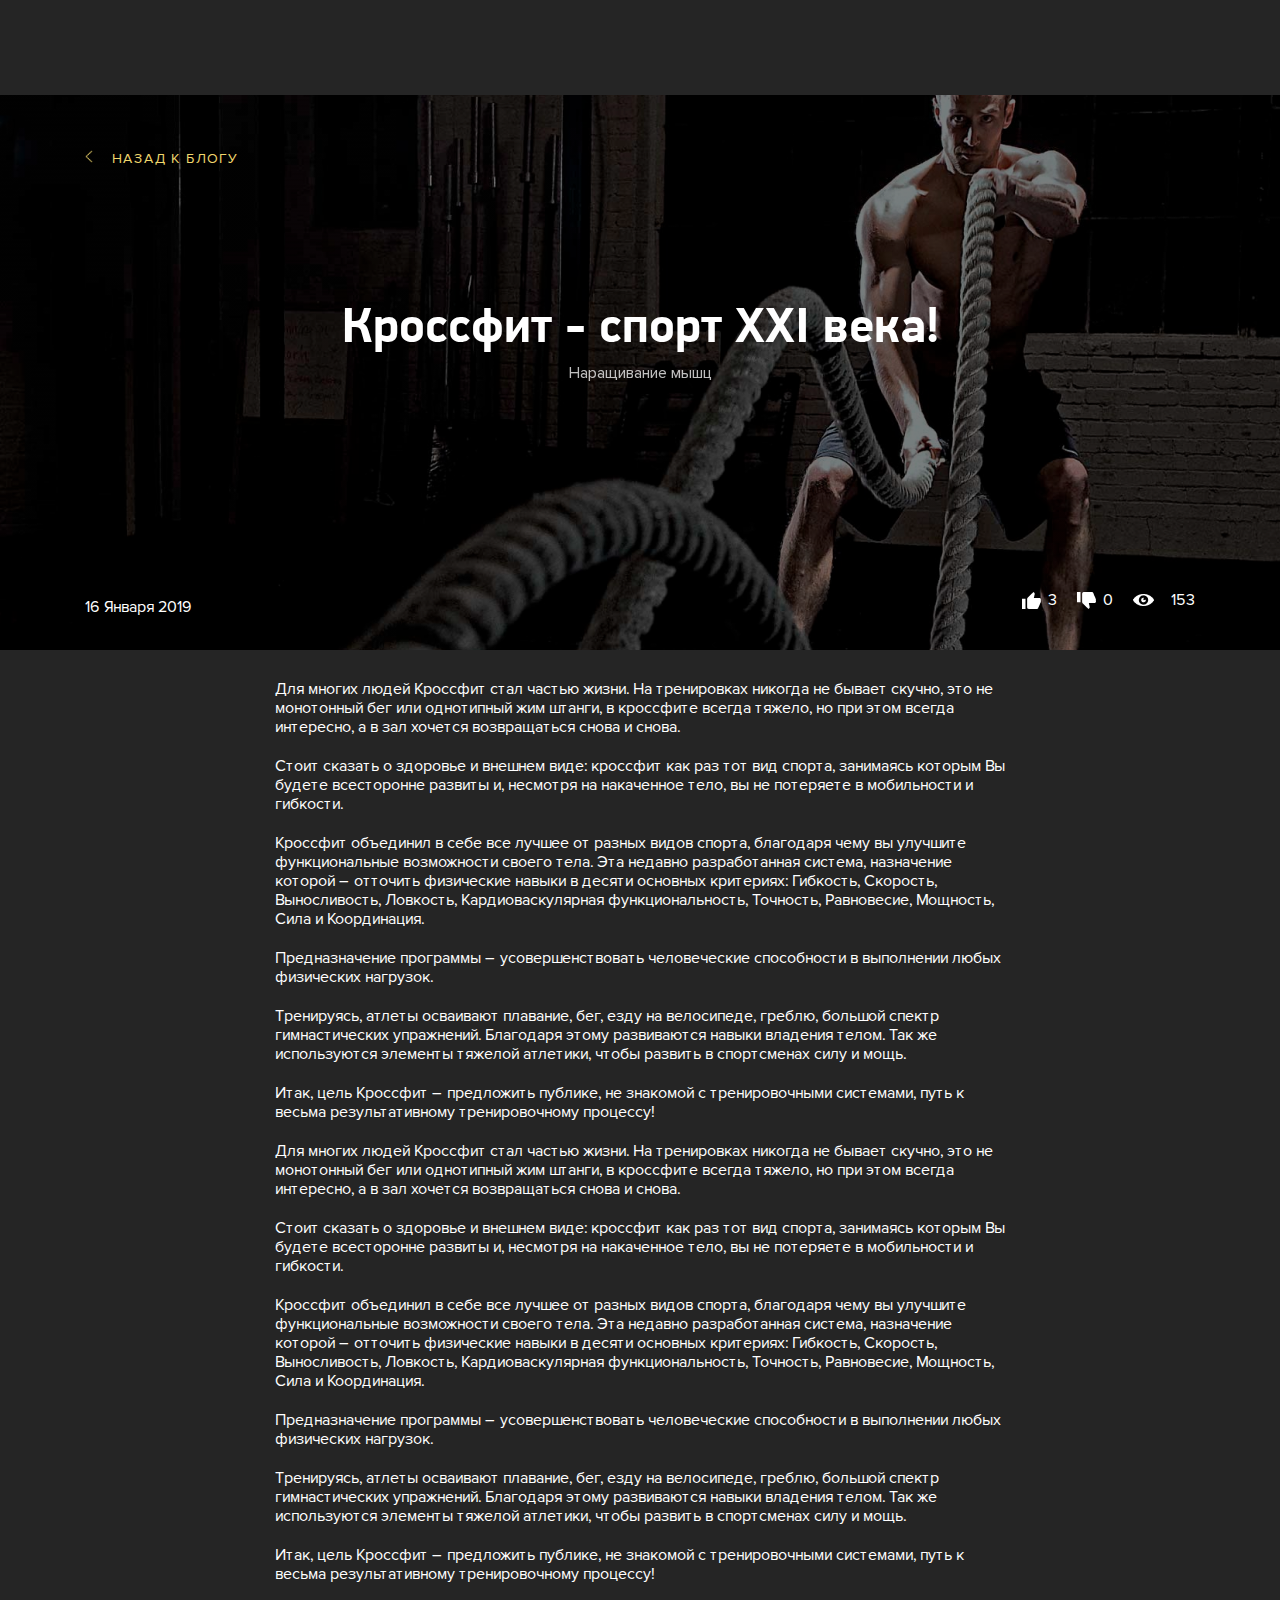
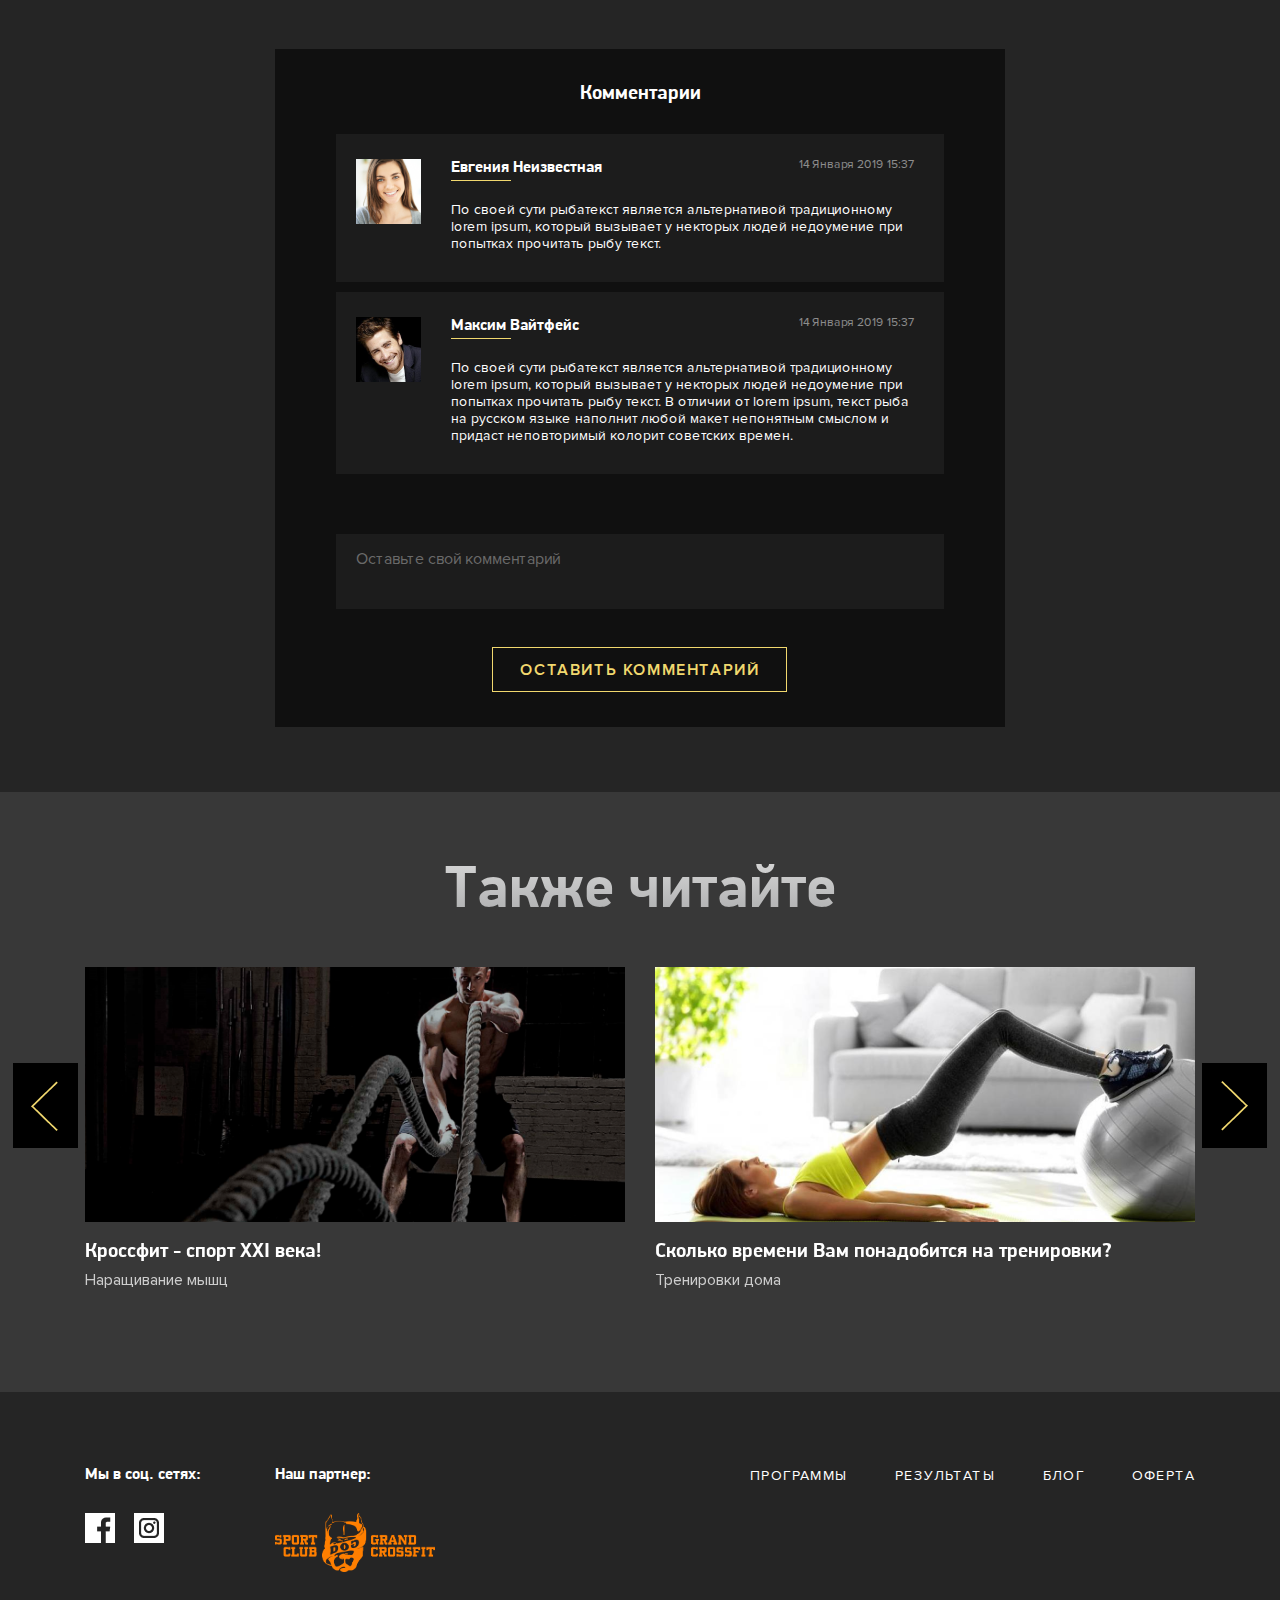
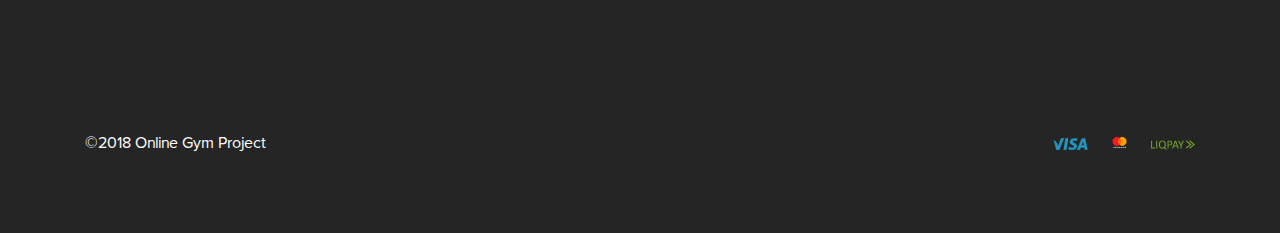
==== commit 28d290dd: "fix" ====
--- a/article.html
+++ b/article.html
@@ -475,13 +475,13 @@
     <section class="popup_nav_menu">
         <ul class="popup_nav_menu_list">
             <li>
-                <a href="#program" class="nav_main_link">Программы</a>
+                <a href="https://ktara.github.io/weblab2019/index#program" class="nav_main_link">Программы</a>
             </li>
             <li>
-                <a href="#hit_foto" class="nav_main_link">Результаты</a>
+                <a href="https://ktara.github.io/weblab2019/index#hit_foto" class="nav_main_link">Результаты</a>
             </li>
             <li>
-                <a href="#blog" class="nav_main_link">Блог</a>
+                <a href="https://ktara.github.io/weblab2019/index#blog" class="nav_main_link">Блог</a>
             </li>
             <li>
                 <div class="popup_nav_menu_log_cabinet">
--- a/assets/css/style.css
+++ b/assets/css/style.css
@@ -3627,9 +3627,9 @@
   background-size: cover;
   background-position: 0 100%;
 }
-@media screen and (max-width: 576px) {
+@media screen and (max-width: 768px) {
   .stretching_main {
-    background-position: 40% 100%;
+    background-position: center;
   }
 }
 .stretching_main:after {
@@ -3654,6 +3654,16 @@
   text-align: center;
   z-index: 10;
 }
+@media screen and (max-width: 768px) {
+  .stretching_main_header {
+    font-size: 40px;
+  }
+}
+@media screen and (max-width: 750px) {
+  .stretching_main_header {
+    font-size: 30px;
+  }
+}
 .stretching_main_header u {
   display: block;
   text-decoration: underline;
@@ -3666,6 +3676,11 @@
   justify-content: center;
   margin-top: 90px;
   z-index: 10;
+}
+@media screen and (max-width: 750px) {
+  .stretching_main_btn_wrapper {
+    flex-direction: column;
+  }
 }
 .stretching_main_buy_btn {
   display: inline-block;
@@ -3687,6 +3702,12 @@
   z-index: 15;
   cursor: pointer;
   margin-right: 40px;
+}
+@media screen and (max-width: 750px) {
+  .stretching_main_buy_btn {
+    width: 80%;
+    margin-left: 10%;
+  }
 }
 .stretching_main_buy_btn:hover {
   background-color: #F9D641;
@@ -3712,6 +3733,13 @@
   font-weight: 500;
   cursor: pointer;
 }
+@media screen and (max-width: 750px) {
+  .stretching_main_share_btn {
+    width: 80%;
+    margin-left: 10%;
+    margin-top: 25px;
+  }
+}
 .stretching_main_share_btn:hover {
   color: #000000;
   background: #F9D641;
@@ -3739,7 +3767,7 @@
   width: 100%;
   height: auto;
 }
-@media screen and (max-width: 576px) {
+@media screen and (max-width: 750px) {
   .stretching_training_info {
     margin-top: 50px;
   }
@@ -3751,7 +3779,7 @@
     margin-right: 0;
   }
 }
-@media screen and (max-width: 576px) {
+@media screen and (max-width: 750px) {
   .stretching_training_info:nth-child(2) .home_info_text {
     width: 100%;
     margin-left: 15px;
@@ -3762,7 +3790,14 @@
   height: 100%;
   overflow: hidden;
 }
-@media screen and (max-width: 576px) {
+@media screen and (max-width: 768px) {
+  .stretching_training_info_image {
+    display: flex;
+    justify-content: center;
+    align-items: center;
+  }
+}
+@media screen and (max-width: 750px) {
   .stretching_training_info_image {
     height: 250px;
   }
@@ -3771,7 +3806,14 @@
   min-width: 100%;
   min-height: 100%;
 }
-@media screen and (max-width: 576px) {
+@media screen and (max-width: 768px) {
+  .stretching_training_info_image img {
+    min-width: auto;
+    min-height: auto;
+    height: 100%;
+  }
+}
+@media screen and (max-width: 750px) {
   .stretching_training_info_image img {
     min-width: auto;
     min-height: auto;
@@ -3800,6 +3842,16 @@
   font-family: 'PFDinDisplayPro', sans-serif;
   font-weight: 600;
 }
+@media screen and (max-width: 768px) {
+  .stretching_training_info_content_number {
+    font-size: 200px;
+  }
+}
+@media screen and (max-width: 750px) {
+  .stretching_training_info_content_number {
+    font-size: 100px;
+  }
+}
 .stretching_training_info_content_illu {
   position: absolute;
   display: block;
@@ -3808,6 +3860,16 @@
   bottom: 20px;
   right: 0;
 }
+@media screen and (max-width: 768px) {
+  .stretching_training_info_content_illu img {
+    max-height: 260px;
+  }
+}
+@media screen and (max-width: 750px) {
+  .stretching_training_info_content_illu img {
+    max-height: 200px;
+  }
+}
 .stretching_training_info_text {
   font-family: 'ProximaNova', sans-serif;
   font-weight: 400;
@@ -3821,9 +3883,10 @@
     width: 45vw;
     margin-right: 15px;
     margin-top: 70px;
-  }
-}
-@media screen and (max-width: 576px) {
+    margin-bottom: 50px;
+  }
+}
+@media screen and (max-width: 750px) {
   .stretching_training_info_text {
     width: 100%;
     margin: 90px 15px 0 15px;
@@ -3866,7 +3929,7 @@
   right: auto;
   left: 28px;
 }
-@media screen and (max-width: 576px) {
+@media screen and (max-width: 750px) {
   .stretching_training_info:nth-child(3n) .stretching_training_info_content:after {
     left: 15px;
   }
@@ -3875,7 +3938,7 @@
   right: auto;
   left: 28px;
 }
-@media screen and (max-width: 576px) {
+@media screen and (max-width: 750px) {
   .stretching_training_info:nth-child(3n) .stretching_training_info_content:before {
     right: 15px;
     left: auto;
@@ -4209,6 +4272,17 @@
   text-align: center;
   z-index: 10;
 }
+@media screen and (max-width: 768px) {
+  .gym_main_header {
+    font-size: 40px;
+    padding-top: 40%;
+  }
+}
+@media screen and (max-width: 750px) {
+  .gym_main_header {
+    font-size: 30px;
+  }
+}
 .gym_main_btn_wrapper {
   position: relative;
   display: flex;
@@ -4216,6 +4290,11 @@
   justify-content: center;
   margin-top: 90px;
   z-index: 10;
+}
+@media screen and (max-width: 750px) {
+  .gym_main_btn_wrapper {
+    flex-direction: column;
+  }
 }
 .gym_main_buy_btn {
   display: inline-block;
@@ -4237,6 +4316,12 @@
   z-index: 15;
   cursor: pointer;
   margin-right: 40px;
+}
+@media screen and (max-width: 750px) {
+  .gym_main_buy_btn {
+    width: 80%;
+    margin-left: 10%;
+  }
 }
 .gym_main_buy_btn:hover {
   background-color: #F9D641;
@@ -4262,6 +4347,13 @@
   font-weight: 500;
   cursor: pointer;
 }
+@media screen and (max-width: 750px) {
+  .gym_main_share_btn {
+    width: 80%;
+    margin-left: 10%;
+    margin-top: 25px;
+  }
+}
 .gym_main_share_btn:hover {
   color: #000000;
   background: #F9D641;
@@ -4275,6 +4367,19 @@
   min-height: 555px;
   background-color: #000000;
   overflow: hidden;
+}
+@media screen and (max-width: 768px) {
+  .gym_man_woman {
+    height: 40vh;
+    min-height: 500px;
+  }
+}
+@media screen and (max-width: 750px) {
+  .gym_man_woman {
+    height: auto;
+    min-height: auto;
+    padding-bottom: 50px;
+  }
 }
 .gym_man_woman_sub_title {
   position: relative;
@@ -4309,12 +4414,17 @@
   text-align: center;
   color: #ffffff;
 }
+@media screen and (max-width: 750px) {
+  .gym_man_woman_image {
+    height: 200px;
+  }
+}
 .gym_man_woman_image img {
   width: 100%;
   margin-top: 50px;
   margin-bottom: 45px;
 }
-@media screen and (max-width: 576px) {
+@media screen and (max-width: 750px) {
   .gym_man_woman_image img {
     background-color: #000000;
     opacity: 0.5;
@@ -4325,6 +4435,7 @@
   position: relative;
   width: 100%;
   margin-top: 70px;
+  overflow: hidden;
 }
 .gym_motivation_text {
   display: block;
@@ -4337,9 +4448,10 @@
   border: 1px solid #F1D86E;
   box-sizing: border-box;
 }
-@media screen and (max-width: 576px) {
+@media screen and (max-width: 750px) {
   .gym_motivation_text {
     font-size: 18px;
+    padding: 25px 15px;
   }
 }
 /* GYM_BLOCK_SECTION */
@@ -4360,6 +4472,17 @@
   min-height: 595px;
   overflow: hidden;
 }
+@media screen and (max-width: 768px) {
+  .gym_block_image {
+    min-height: 710px;
+  }
+}
+@media screen and (max-width: 750px) {
+  .gym_block_image {
+    height: 250px;
+    min-height: auto;
+  }
+}
 .gym_block_image img {
   height: 100%;
 }
@@ -4384,13 +4507,14 @@
   .gym_block_text {
     width: 45vw;
     margin-right: 15px;
-    margin-top: 70px;
-  }
-}
-@media screen and (max-width: 576px) {
+    margin-top: 20px;
+    margin-bottom: 30px;
+  }
+}
+@media screen and (max-width: 750px) {
   .gym_block_text {
     width: 100%;
-    margin: 90px 15px 0 15px;
+    margin: 30px 15px;
   }
 }
 .gym_block_text h5 {
@@ -4439,6 +4563,12 @@
   height: 525px;
   box-shadow: 0px 4px 20px rgba(0, 0, 0, 0.25);
 }
+@media screen and (max-width: 768px) {
+  .gym_trainer_image {
+    height: 405px;
+    overflow: hidden;
+  }
+}
 .gym_trainer_image img {
   height: 100%;
   min-width: 100%;
@@ -4480,9 +4610,20 @@
   flex-direction: column;
   justify-content: center;
 }
+@media screen and (max-width: 750px) {
+  .gym_trainer_content {
+    align-items: center;
+    margin-top: 40px;
+  }
+}
 .gym_trainer_text {
   margin-top: 30px;
 }
+@media screen and (max-width: 750px) {
+  .gym_trainer_text {
+    text-align: center;
+  }
+}
 .gym_trainer_text p {
   font-size: 16px;
   color: #ffffff;
@@ -4493,6 +4634,7 @@
   position: relative;
   width: 100%;
   padding: 70px 0;
+  overflow: hidden;
 }
 .gym_other_header {
   font-size: 20px;
@@ -4541,6 +4683,16 @@
   text-align: center;
   z-index: 10;
 }
+@media screen and (max-width: 768px) {
+  .crossfyt_main_header {
+    font-size: 40px;
+  }
+}
+@media screen and (max-width: 750px) {
+  .crossfyt_main_header {
+    font-size: 30px;
+  }
+}
 .crossfyt_main_sub_header {
   position: relative;
   font-size: 20px;
@@ -4556,6 +4708,11 @@
   justify-content: center;
   margin-top: 90px;
   z-index: 10;
+}
+@media screen and (max-width: 750px) {
+  .crossfyt_main_btn_wrapper {
+    flex-direction: column;
+  }
 }
 .crossfyt_main_buy_btn {
   display: inline-block;
@@ -4577,6 +4734,12 @@
   z-index: 15;
   cursor: pointer;
   margin-right: 40px;
+}
+@media screen and (max-width: 750px) {
+  .crossfyt_main_buy_btn {
+    width: 80%;
+    margin-left: 10%;
+  }
 }
 .crossfyt_main_buy_btn:hover {
   background-color: #F9D641;
@@ -4602,6 +4765,13 @@
   font-weight: 500;
   cursor: pointer;
 }
+@media screen and (max-width: 750px) {
+  .crossfyt_main_share_btn {
+    width: 80%;
+    margin-left: 10%;
+    margin-top: 25px;
+  }
+}
 .crossfyt_main_share_btn:hover {
   color: #000000;
   background: #F9D641;
@@ -4617,6 +4787,12 @@
   -webkit-background-size: cover;
   background-size: cover;
 }
+@media screen and (max-width: 750px) {
+  .crossfyt_advantage {
+    height: auto;
+    min-height: auto;
+  }
+}
 .crossfyt_advantage_header {
   font-size: 60px;
   font-family: 'PFDinDisplayPro', sans-serif;
@@ -4625,12 +4801,27 @@
   padding-top: 70px;
   margin-bottom: 70px;
 }
+@media screen and (max-width: 768px) {
+  .crossfyt_advantage_header {
+    font-size: 40px;
+  }
+}
+@media screen and (max-width: 750px) {
+  .crossfyt_advantage_header {
+    font-size: 30px;
+  }
+}
 .crossfyt_advantage_block {
   position: relative;
   width: 100%;
   display: flex;
   flex-direction: column;
   align-items: center;
+}
+@media screen and (max-width: 750px) {
+  .crossfyt_advantage_block {
+    margin-bottom: 50px;
+  }
 }
 .crossfyt_advantage_block_image {
   display: flex;
@@ -4638,10 +4829,9 @@
   justify-content: center;
   width: 150px;
   height: 150px;
-  background: linear-gradient(180deg, #323232 0%, #383838 100%);
 }
 .crossfyt_advantage_block_image img {
-  max-width: 100px;
+  width: 100%;
 }
 .crossfyt_advantage_block_text {
   margin-top: 35px;
@@ -4652,35 +4842,9 @@
   font-family: 'PFDinDisplayPro', sans-serif;
   font-weight: 400;
 }
-/* CROSSFYT_TEXT SECTION */
-.crossfyt_text {
-  position: relative;
-  width: 100%;
-  margin-top: 120px;
-  border-radius: 5px;
-}
-@media screen and (max-width: 576px) {
-  .crossfyt_text {
-    margin-top: 80px;
-  }
-}
-.crossfyt_text .container {
-  border: 5px solid #547ef4;
-}
-.crossfyt_text_block {
-  padding: 90px 0 85px 0;
-  font-size: 36px;
-  line-height: 48px;
-  color: #ffffff;
-  font-family: 'ProximaNova', sans-serif;
-  font-weight: 400;
-  text-align: center;
-}
-@media screen and (max-width: 576px) {
-  .crossfyt_text_block {
-    font-size: 24px;
-    line-height: 30px;
-    padding: 75px 30px 70px 30px;
+@media screen and (max-width: 750px) {
+  .crossfyt_advantage_block_text {
+    margin-top: 20px;
   }
 }
 /* CROSSFYT_ABOUT SECTION */
@@ -4696,16 +4860,22 @@
   min-height: 595px;
   overflow: hidden;
 }
-@media screen and (max-width: 576px) {
+@media screen and (max-width: 768px) {
+  .crossfyt_about_image {
+    min-height: 710px;
+  }
+}
+@media screen and (max-width: 750px) {
   .crossfyt_about_image {
     height: 250px;
+    min-height: auto;
   }
 }
 .crossfyt_about_image img {
   min-width: 100%;
   height: 100%;
 }
-@media screen and (max-width: 576px) {
+@media screen and (max-width: 750px) {
   .crossfyt_about_image img {
     min-width: auto;
     min-height: auto;
@@ -4733,13 +4903,14 @@
   .crossfyt_about_text {
     width: 45vw;
     margin-right: 15px;
-    margin-top: 70px;
-  }
-}
-@media screen and (max-width: 576px) {
+    margin-top: 20px;
+    margin-bottom: 30px;
+  }
+}
+@media screen and (max-width: 750px) {
   .crossfyt_about_text {
     width: 100%;
-    margin: 90px 15px 0 15px;
+    margin: 30px 15px;
   }
 }
 .crossfyt_about_text h5 {
@@ -4786,6 +4957,12 @@
   height: 525px;
   box-shadow: 0px 4px 20px rgba(0, 0, 0, 0.25);
 }
+@media screen and (max-width: 768px) {
+  .crossfyt_trainer_image {
+    height: 405px;
+    overflow: hidden;
+  }
+}
 .crossfyt_trainer_image img {
   height: 100%;
   min-width: 100%;
@@ -4827,8 +5004,19 @@
   flex-direction: column;
   justify-content: center;
 }
+@media screen and (max-width: 750px) {
+  .crossfyt_trainer_content {
+    align-items: center;
+    margin-top: 40px;
+  }
+}
 .crossfyt_trainer_text {
   margin-top: 30px;
+}
+@media screen and (max-width: 750px) {
+  .crossfyt_trainer_text {
+    align-items: center;
+  }
 }
 .crossfyt_trainer_text p {
   font-size: 16px;
@@ -4848,6 +5036,16 @@
   font-family: 'PFDinDisplayPro', sans-serif;
   font-weight: 600;
   text-align: center;
+}
+@media screen and (max-width: 768px) {
+  .program_second_header {
+    font-size: 40px;
+  }
+}
+@media screen and (max-width: 750px) {
+  .program_second_header {
+    font-size: 30px;
+  }
 }
 .program_second_sub_header {
   color: #ffffff;
@@ -4872,6 +5070,11 @@
   height: 100%;
   background-color: #F1D86E;
 }
+@media screen and (max-width: 768px) {
+  .program_second_price_block_title_wrapper {
+    min-height: 120px;
+  }
+}
 .program_second_price_block_title {
   width: 90%;
   font-size: 40px;
@@ -4879,6 +5082,11 @@
   font-weight: 500;
   color: #000000;
   text-align: center;
+}
+@media screen and (max-width: 768px) {
+  .program_second_price_block_title {
+    margin-top: 20px;
+  }
 }
 .program_second_price_block_sub_title {
   width: 90%;
@@ -4889,10 +5097,20 @@
   font-family: 'ProximaNova', sans-serif;
   font-weight: 500;
 }
+@media screen and (max-width: 768px) {
+  .program_second_price_block_sub_title {
+    margin-bottom: 20px;
+  }
+}
 .program_second_table {
   position: relative;
   width: 100%;
   padding: 25px 65px 55px 65px;
+}
+@media screen and (max-width: 750px) {
+  .program_second_table {
+    padding: 25px 15px;
+  }
 }
 .program_second_table:after {
   content: '';
@@ -4969,6 +5187,11 @@
   cursor: pointer;
   margin-top: 50px;
   text-decoration: none;
+}
+@media screen and (max-width: 768px) {
+  .program_second_price_wrapper_btn {
+    margin-bottom: 30px;
+  }
 }
 .program_second_price_wrapper_btn:hover {
   background-color: #F9D641;
@@ -5601,6 +5824,7 @@
   width: 100%;
   margin-top: 70px;
   padding-bottom: 70px;
+  overflow: hidden;
 }
 .other_program_header {
   font-size: 60px;
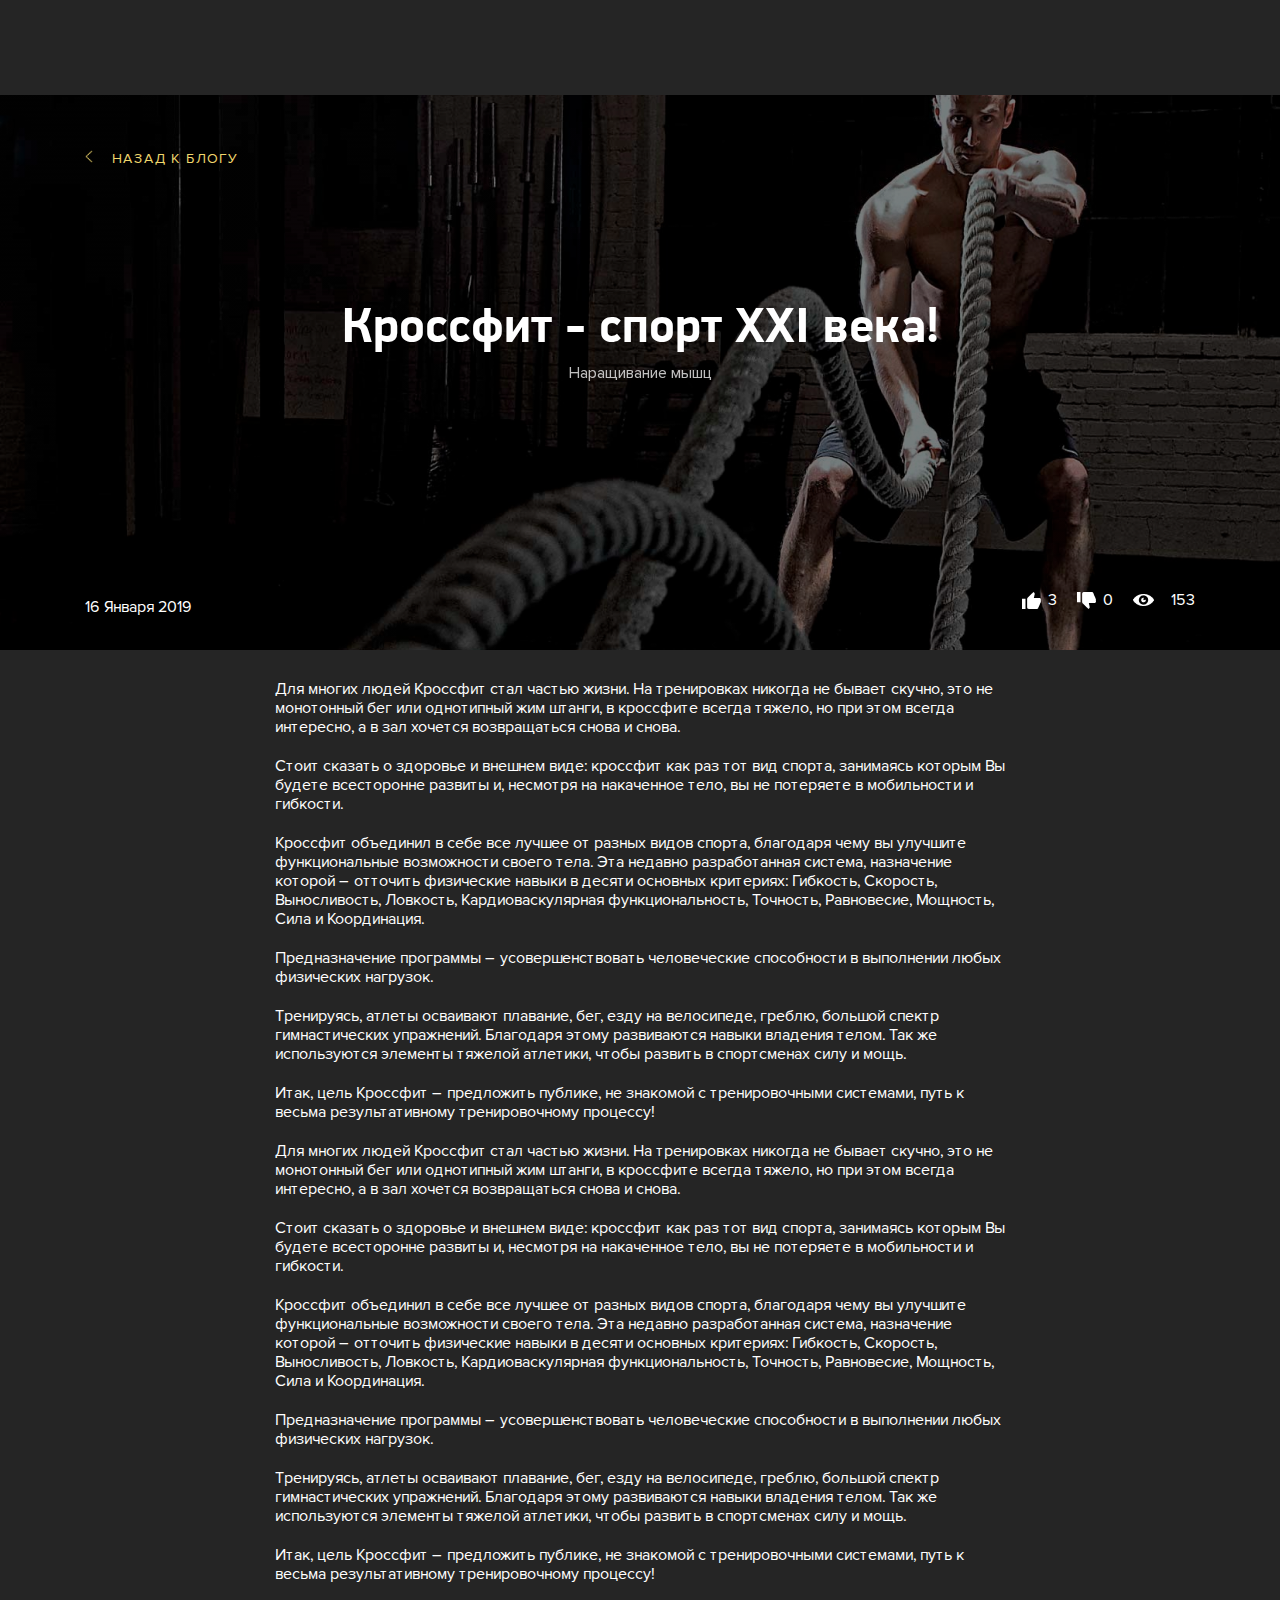
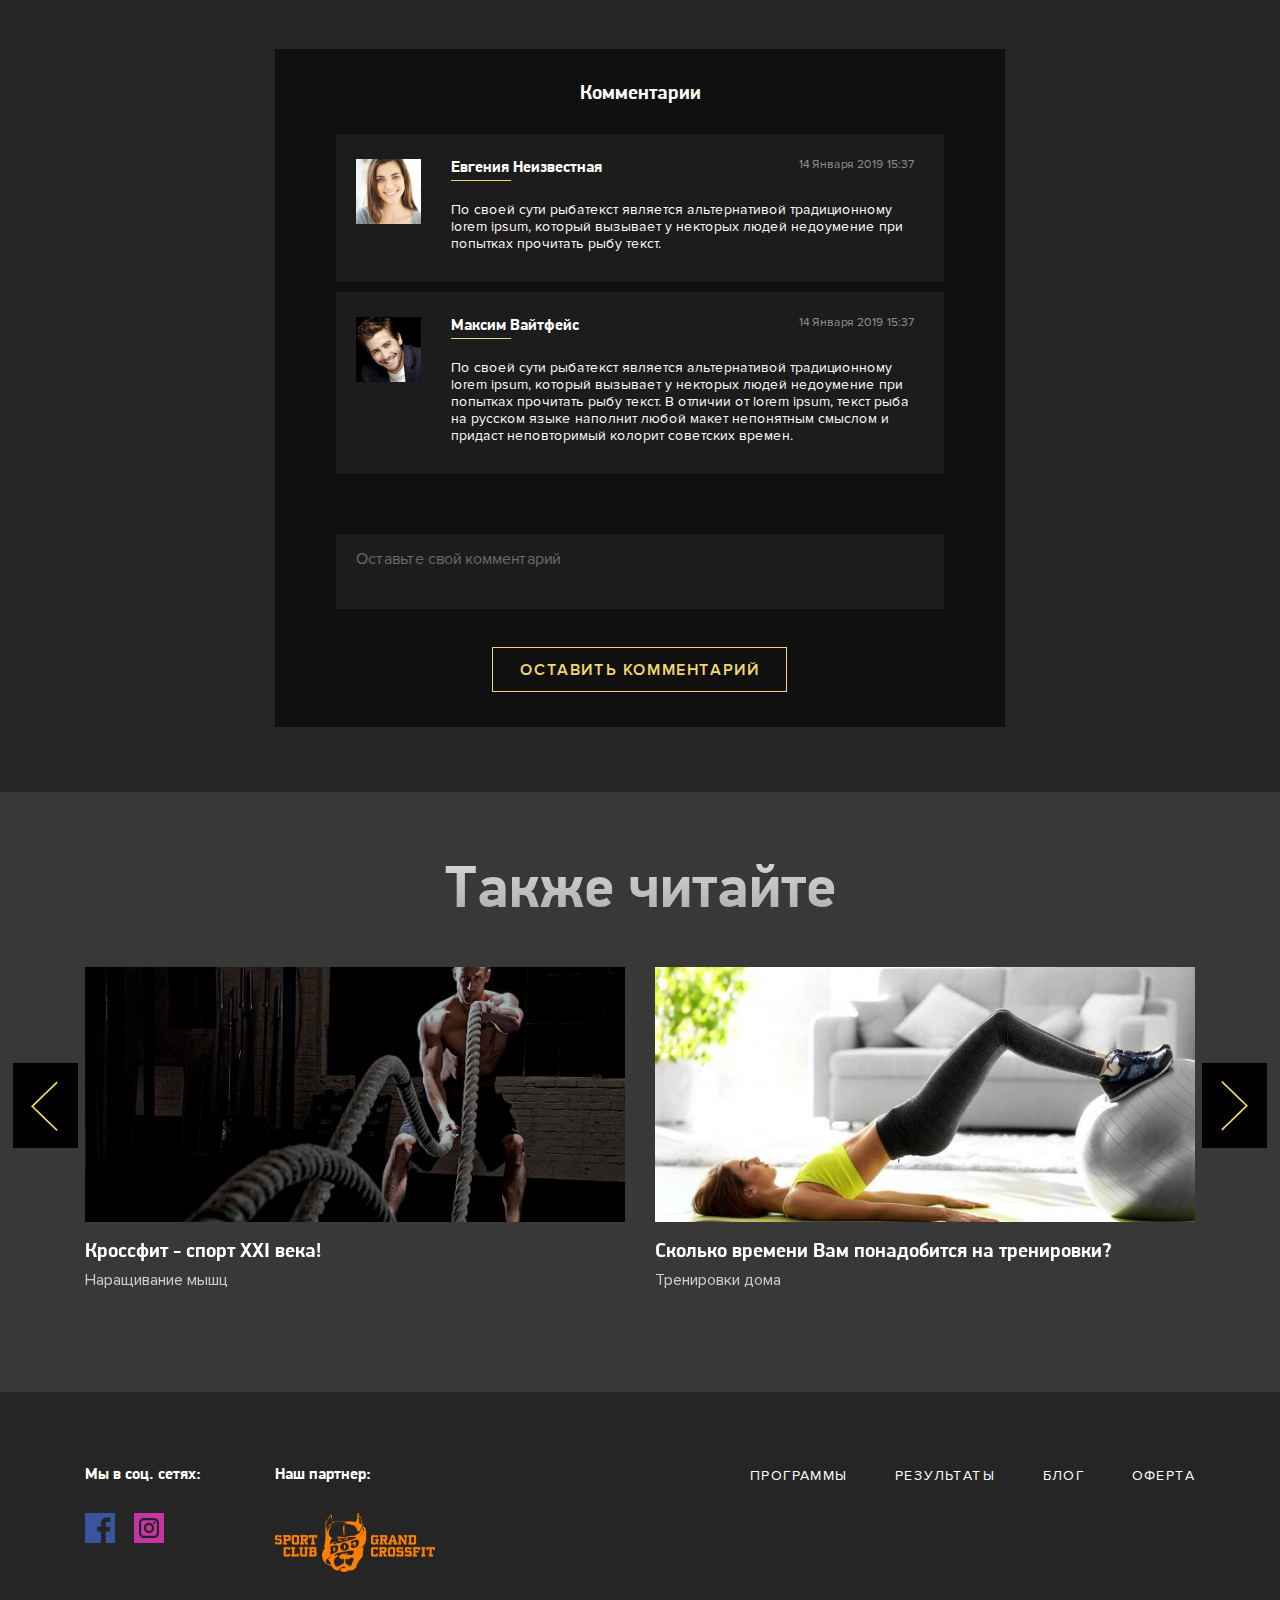
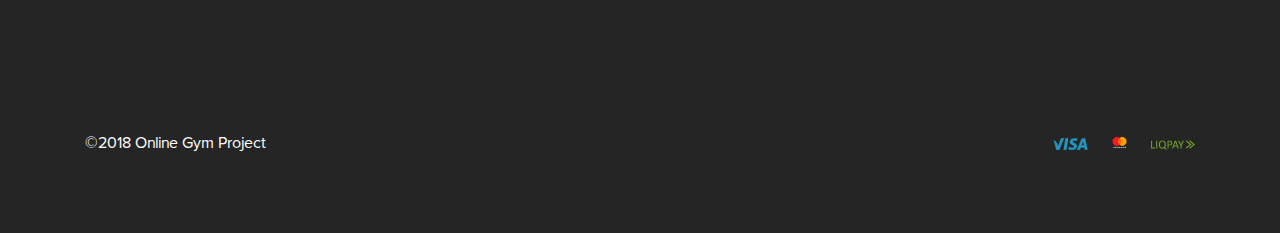
==== commit b918a560: "fix" ====
--- a/article.html
+++ b/article.html
@@ -503,10 +503,10 @@
                         </div>
                         <div class="social_links">
                             <a href="">
-                                <img src="assets/img/new/facebook.png" alt="">
+                                <img src="assets/img/icon/1facebook.svg" alt="">
                             </a>
                             <a href="">
-                                <img src="assets/img/new/twitter.png" alt="">
+                                <img src="assets/img/icon/2instagram.svg" alt="">
                             </a>
                         </div>
                     </div>
--- a/assets/css/style.css
+++ b/assets/css/style.css
@@ -817,15 +817,27 @@
   pointer-events: none;
 }
 .main_video_viewer {
-  display: flex;
-  align-content: center;
-  justify-content: center;
   width: 100%;
   height: 100%;
 }
 .main_video_viewer img {
-  width: 100%;
-  min-height: auto;
+  position: absolute;
+  bottom: -20%;
+  width: 100%;
+}
+@media screen and (max-width: 1440px) {
+  .main_video_viewer img {
+    bottom: auto;
+    top: -30%;
+  }
+}
+@media screen and (max-width: 750px) {
+  .main_video_viewer img {
+    width: auto;
+    height: 100%;
+    top: 0;
+    left: -5%;
+  }
 }
 .main_video_wrapper {
   width: 100%;
@@ -1285,6 +1297,7 @@
   background-repeat: no-repeat;
   background-size: cover;
   background-position: center;
+  overflow: hidden;
 }
 @media screen and (max-width: 750px) {
   .main_ad {
@@ -1389,6 +1402,7 @@
   z-index: 15;
 }
 .main_trainer_block_image {
+  position: relative;
   display: block;
   width: auto;
   height: 450px;
@@ -1408,12 +1422,16 @@
   }
 }
 .main_trainer_block_image img {
+  position: absolute;
+  top: 0;
+  left: -10%;
   min-width: 100%;
   height: 100%;
 }
 @media screen and (max-width: 750px) {
   .main_trainer_block_image img {
     min-width: auto;
+    left: 0;
   }
 }
 .main_trainer_block_name {
@@ -2388,6 +2406,11 @@
   height: 65px;
   margin: 25px 30px 0 20px;
 }
+@media screen and (max-width: 750px) {
+  .article_comment_block_image {
+    display: none;
+  }
+}
 .article_comment_block_image img {
   height: 100%;
   min-width: 100%;
@@ -2397,6 +2420,12 @@
   padding-right: 30px;
   padding-bottom: 30px;
   width: auto;
+}
+@media screen and (max-width: 750px) {
+  .article_comment_block_text {
+    padding-left: 15px;
+    padding-right: 15px;
+  }
 }
 .article_comment_block_text_name {
   position: relative;
@@ -2432,6 +2461,11 @@
   right: 30px;
   font-size: 12px;
   color: rgba(255, 255, 255, 0.5);
+}
+@media screen and (max-width: 750px) {
+  .article_comment_block_date {
+    top: 10px;
+  }
 }
 .article_comment_form {
   display: block;
@@ -2568,7 +2602,7 @@
 /* POPUPS */
 .popup_log_out {
   position: fixed;
-  display: block;
+  display: none;
   width: 100%;
   height: 0;
   top: 0;
@@ -2578,6 +2612,7 @@
   opacity: 0;
 }
 .popup_log_out_active {
+  display: block;
   height: 100vh;
 }
 .popup_log_out:before {
@@ -2897,7 +2932,7 @@
 }
 .popup_sign_in {
   position: fixed;
-  display: block;
+  display: none;
   width: 100%;
   height: 0;
   top: 0;
@@ -2907,6 +2942,7 @@
   opacity: 0;
 }
 .popup_sign_in_active {
+  display: block;
   height: 100vh;
 }
 .popup_sign_in:before {
@@ -3244,7 +3280,7 @@
 }
 .popup_share {
   position: fixed;
-  display: block;
+  display: none;
   width: 100%;
   height: 0;
   top: 0;
@@ -3254,6 +3290,7 @@
   opacity: 0;
 }
 .popup_share_active {
+  display: block;
   height: 100vh;
 }
 .popup_share:before {
@@ -3402,7 +3439,7 @@
 @media screen and (max-width: 768px) {
   .popup_nav_menu {
     position: fixed;
-    display: block;
+    display: none;
     width: 100%;
     height: 0;
     top: 95px;
@@ -3412,6 +3449,7 @@
     opacity: 0;
   }
   .popup_nav_menu_active {
+    display: block;
     height: calc(100vh - 95px);
     top: 95px;
     opacity: 1;
@@ -3625,7 +3663,7 @@
   overflow: hidden;
   background-repeat: no-repeat;
   background-size: cover;
-  background-position: 0 100%;
+  background-position: 0 70%;
 }
 @media screen and (max-width: 768px) {
   .stretching_main {
@@ -3650,7 +3688,7 @@
   font-family: 'PFDinDisplayPro', sans-serif;
   font-weight: 600;
   color: #ffffff;
-  padding-top: 30%;
+  padding-top: 30vh;
   text-align: center;
   z-index: 10;
 }
@@ -3662,6 +3700,7 @@
 @media screen and (max-width: 750px) {
   .stretching_main_header {
     font-size: 30px;
+    line-height: 40px;
   }
 }
 .stretching_main_header u {
@@ -3707,6 +3746,12 @@
   .stretching_main_buy_btn {
     width: 80%;
     margin-left: 10%;
+  }
+}
+@media screen and (max-width: 350px) {
+  .stretching_main_buy_btn {
+    width: 100%;
+    margin-left: 0;
   }
 }
 .stretching_main_buy_btn:hover {
@@ -3735,9 +3780,16 @@
 }
 @media screen and (max-width: 750px) {
   .stretching_main_share_btn {
+    font-size: 14px;
     width: 80%;
     margin-left: 10%;
     margin-top: 25px;
+  }
+}
+@media screen and (max-width: 350px) {
+  .stretching_main_share_btn {
+    width: 100%;
+    margin-left: 0;
   }
 }
 .stretching_main_share_btn:hover {
@@ -3803,8 +3855,7 @@
   }
 }
 .stretching_training_info_image img {
-  min-width: 100%;
-  min-height: 100%;
+  width: 100%;
 }
 @media screen and (max-width: 768px) {
   .stretching_training_info_image img {
@@ -3815,8 +3866,10 @@
 }
 @media screen and (max-width: 750px) {
   .stretching_training_info_image img {
+    display: inline-block;
     min-width: auto;
     min-height: auto;
+    height: auto;
     width: 100%;
   }
 }
@@ -4248,7 +4301,12 @@
   overflow: hidden;
   background-repeat: no-repeat;
   background-size: cover;
-  background-position: center;
+  background-position: 0 30%;
+}
+@media screen and (max-width: 750px) {
+  .gym_main {
+    background-position: 60% 0;
+  }
 }
 .gym_main:after {
   content: '';
@@ -4268,7 +4326,7 @@
   font-family: 'PFDinDisplayPro', sans-serif;
   font-weight: 600;
   color: #ffffff;
-  padding-top: 30%;
+  padding-top: 30vh;
   text-align: center;
   z-index: 10;
 }
@@ -4281,6 +4339,7 @@
 @media screen and (max-width: 750px) {
   .gym_main_header {
     font-size: 30px;
+    line-height: 40px;
   }
 }
 .gym_main_btn_wrapper {
@@ -4321,6 +4380,12 @@
   .gym_main_buy_btn {
     width: 80%;
     margin-left: 10%;
+  }
+}
+@media screen and (max-width: 350px) {
+  .gym_main_buy_btn {
+    width: 100%;
+    margin-left: 0;
   }
 }
 .gym_main_buy_btn:hover {
@@ -4349,9 +4414,16 @@
 }
 @media screen and (max-width: 750px) {
   .gym_main_share_btn {
+    font-size: 14px;
     width: 80%;
     margin-left: 10%;
     margin-top: 25px;
+  }
+}
+@media screen and (max-width: 350px) {
+  .gym_main_share_btn {
+    width: 100%;
+    margin-left: 0;
   }
 }
 .gym_main_share_btn:hover {
@@ -4569,9 +4641,22 @@
     overflow: hidden;
   }
 }
+@media screen and (max-width: 420px) {
+  .gym_trainer_image {
+    text-align: center;
+    display: flex;
+    justify-content: center;
+  }
+}
 .gym_trainer_image img {
   height: 100%;
   min-width: 100%;
+}
+@media screen and (max-width: 420px) {
+  .gym_trainer_image img {
+    display: inline-block;
+    min-width: auto;
+  }
 }
 .gym_trainer_name_block {
   display: flex;
@@ -4679,7 +4764,7 @@
   font-family: 'PFDinDisplayPro', sans-serif;
   font-weight: 600;
   color: #ffffff;
-  padding-top: 30%;
+  padding-top: 30vh;
   text-align: center;
   z-index: 10;
 }
@@ -4691,6 +4776,7 @@
 @media screen and (max-width: 750px) {
   .crossfyt_main_header {
     font-size: 30px;
+    line-height: 40px;
   }
 }
 .crossfyt_main_sub_header {
@@ -4739,6 +4825,12 @@
   .crossfyt_main_buy_btn {
     width: 80%;
     margin-left: 10%;
+  }
+}
+@media screen and (max-width: 350px) {
+  .crossfyt_main_buy_btn {
+    width: 100%;
+    margin-left: 0;
   }
 }
 .crossfyt_main_buy_btn:hover {
@@ -4767,9 +4859,16 @@
 }
 @media screen and (max-width: 750px) {
   .crossfyt_main_share_btn {
+    font-size: 14px;
     width: 80%;
     margin-left: 10%;
     margin-top: 25px;
+  }
+}
+@media screen and (max-width: 350px) {
+  .crossfyt_main_share_btn {
+    width: 100%;
+    margin-left: 0;
   }
 }
 .crossfyt_main_share_btn:hover {
@@ -4963,9 +5062,22 @@
     overflow: hidden;
   }
 }
+@media screen and (max-width: 420px) {
+  .crossfyt_trainer_image {
+    text-align: center;
+    display: flex;
+    justify-content: center;
+  }
+}
 .crossfyt_trainer_image img {
   height: 100%;
   min-width: 100%;
+}
+@media screen and (max-width: 420px) {
+  .crossfyt_trainer_image img {
+    display: inline-block;
+    min-width: auto;
+  }
 }
 .crossfyt_trainer_name_block {
   display: flex;
@@ -5036,6 +5148,7 @@
   font-family: 'PFDinDisplayPro', sans-serif;
   font-weight: 600;
   text-align: center;
+  padding-bottom: 30px;
 }
 @media screen and (max-width: 768px) {
   .program_second_header {
@@ -5261,6 +5374,11 @@
 @media screen and (max-width: 750px) {
   .program_first_price_block {
     margin-top: 50px;
+  }
+}
+@media screen and (max-width: 420px) {
+  .program_first_price_block form {
+    width: 100%;
   }
 }
 .program_first_price_block_text {
@@ -5477,14 +5595,21 @@
   width: 100%;
   height: 100vh;
   background-repeat: no-repeat;
-  background-position: center;
+  background-position: 0 80%;
   -webkit-background-size: 100%;
   background-size: 100%;
   overflow: hidden;
 }
 @media screen and (max-width: 768px) {
   .home_block {
-    background-color: #000000;
+    background-position: 100% 0;
+    -webkit-background-size: inherit;
+    background-size: inherit;
+  }
+}
+@media screen and (max-width: 750px) {
+  .home_block {
+    background-position: 95% 80%;
   }
 }
 .home_block_header {
@@ -5493,7 +5618,7 @@
   font-family: 'PFDinDisplayPro', sans-serif;
   font-weight: 600;
   color: #ffffff;
-  padding-top: 30%;
+  padding-top: 30vh;
   text-align: center;
 }
 @media screen and (max-width: 768px) {
@@ -5504,6 +5629,7 @@
 @media screen and (max-width: 750px) {
   .home_block_header {
     font-size: 30px;
+    line-height: 40px;
   }
 }
 .home_block_header u {
@@ -5547,6 +5673,12 @@
   .home_block_buy_btn {
     width: 80%;
     margin-left: 10%;
+  }
+}
+@media screen and (max-width: 350px) {
+  .home_block_buy_btn {
+    width: 100%;
+    margin-left: 0;
   }
 }
 .home_block_buy_btn:hover {
@@ -5575,9 +5707,16 @@
 }
 @media screen and (max-width: 750px) {
   .home_block_share_btn {
+    font-size: 14px;
     width: 80%;
     margin-left: 10%;
     margin-top: 25px;
+  }
+}
+@media screen and (max-width: 350px) {
+  .home_block_share_btn {
+    width: 100%;
+    margin-left: 0;
   }
 }
 .home_block_share_btn:hover {
@@ -5600,20 +5739,26 @@
   height: 100%;
   overflow: hidden;
 }
-@media screen and (max-width: 576px) {
+@media screen and (max-width: 750px) {
   .home_info_image {
-    height: 250px;
+    height: 300px;
   }
 }
 .home_info_image img {
   min-width: 100%;
   min-height: 100%;
 }
-@media screen and (max-width: 576px) {
+@media screen and (max-width: 750px) {
   .home_info_image img {
+    height: 100%;
+  }
+}
+@media screen and (max-width: 420px) {
+  .home_info_image img {
+    height: auto;
+    width: 100%;
     min-width: auto;
     min-height: auto;
-    width: 100%;
   }
 }
 .home_info_content {
@@ -5666,6 +5811,11 @@
     font-size: 150px;
   }
 }
+@media screen and (max-width: 750px) {
+  .home_info_content_where {
+    font-size: 100px;
+  }
+}
 .home_info_text {
   font-family: 'ProximaNova', sans-serif;
   font-weight: 400;
@@ -5759,9 +5909,22 @@
     overflow: hidden;
   }
 }
+@media screen and (max-width: 420px) {
+  .home_trainer_image {
+    text-align: center;
+    display: flex;
+    justify-content: center;
+  }
+}
 .home_trainer_image img {
   height: 100%;
   min-width: 100%;
+}
+@media screen and (max-width: 420px) {
+  .home_trainer_image img {
+    min-width: auto;
+    display: inline-block;
+  }
 }
 .home_trainer_name_block {
   display: flex;
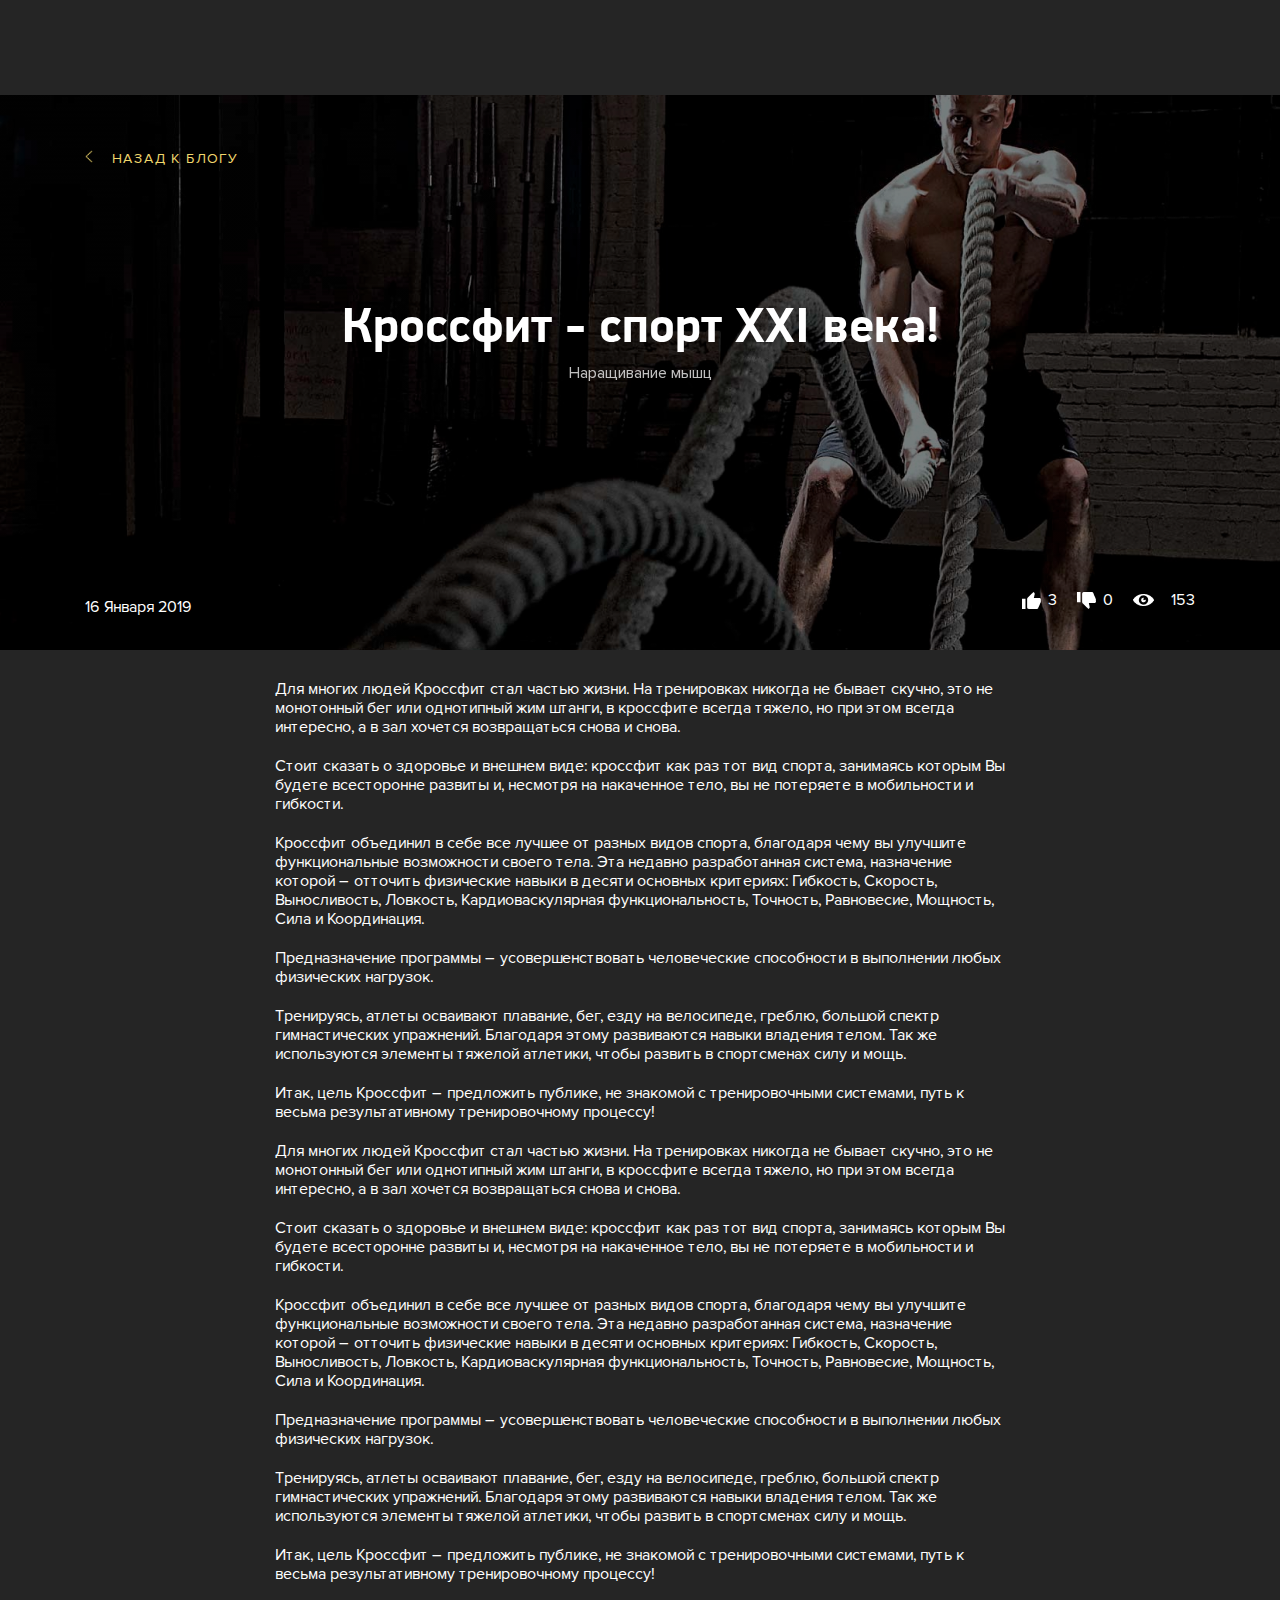
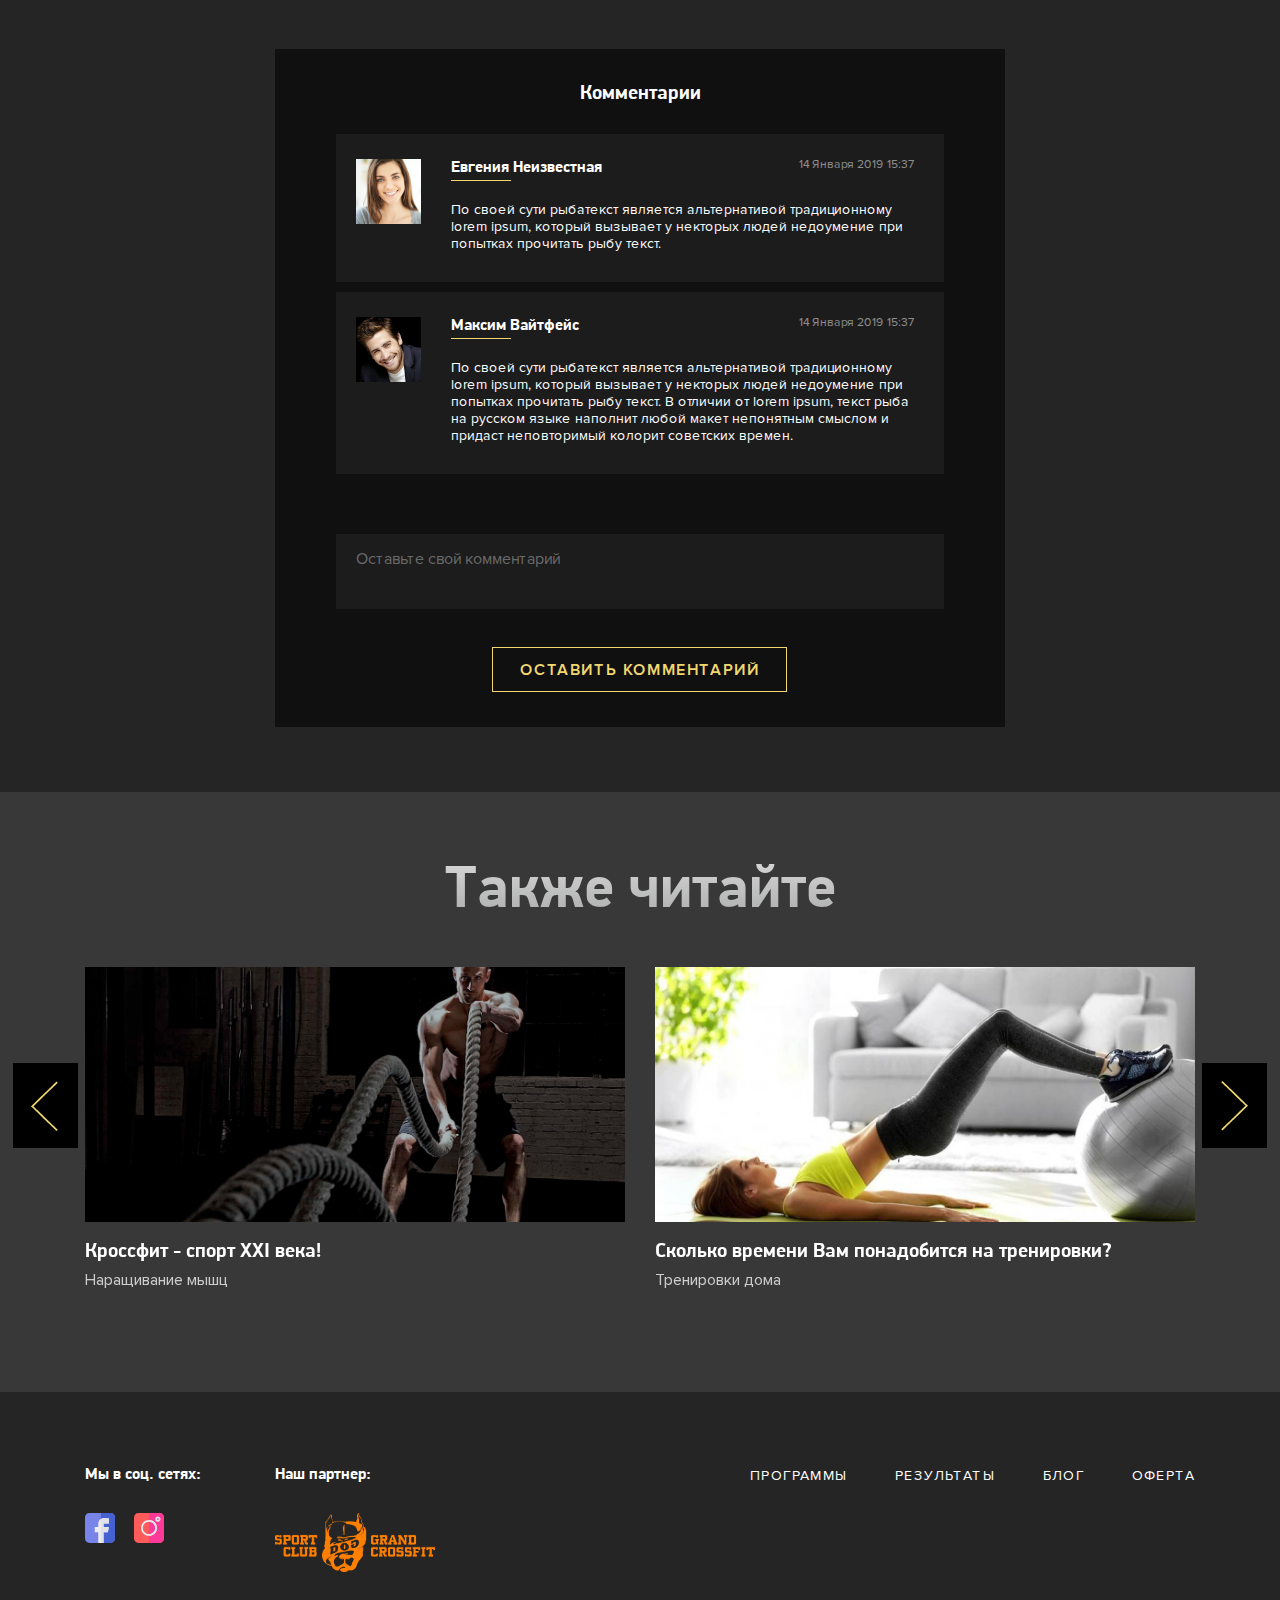
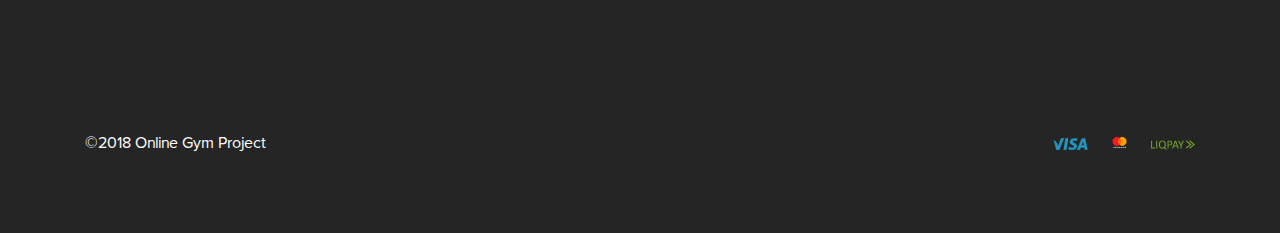
==== commit 0d4978c3: "fix" ====
--- a/article.html
+++ b/article.html
@@ -503,10 +503,10 @@
                         </div>
                         <div class="social_links">
                             <a href="">
-                                <img src="assets/img/icon/1facebook.svg" alt="">
+                                <img src="assets/img/icon/facebook.svg" alt="">
                             </a>
                             <a href="">
-                                <img src="assets/img/icon/2instagram.svg" alt="">
+                                <img src="assets/img/icon/instagram.svg" alt="">
                             </a>
                         </div>
                     </div>
--- a/assets/css/style.css
+++ b/assets/css/style.css
@@ -3854,6 +3854,11 @@
     height: 250px;
   }
 }
+@media screen and (max-width: 420px) {
+  .stretching_training_info_image {
+    height: auto;
+  }
+}
 .stretching_training_info_image img {
   width: 100%;
 }
@@ -5744,6 +5749,11 @@
     height: 300px;
   }
 }
+@media screen and (max-width: 420px) {
+  .home_info_image {
+    height: auto;
+  }
+}
 .home_info_image img {
   min-width: 100%;
   min-height: 100%;
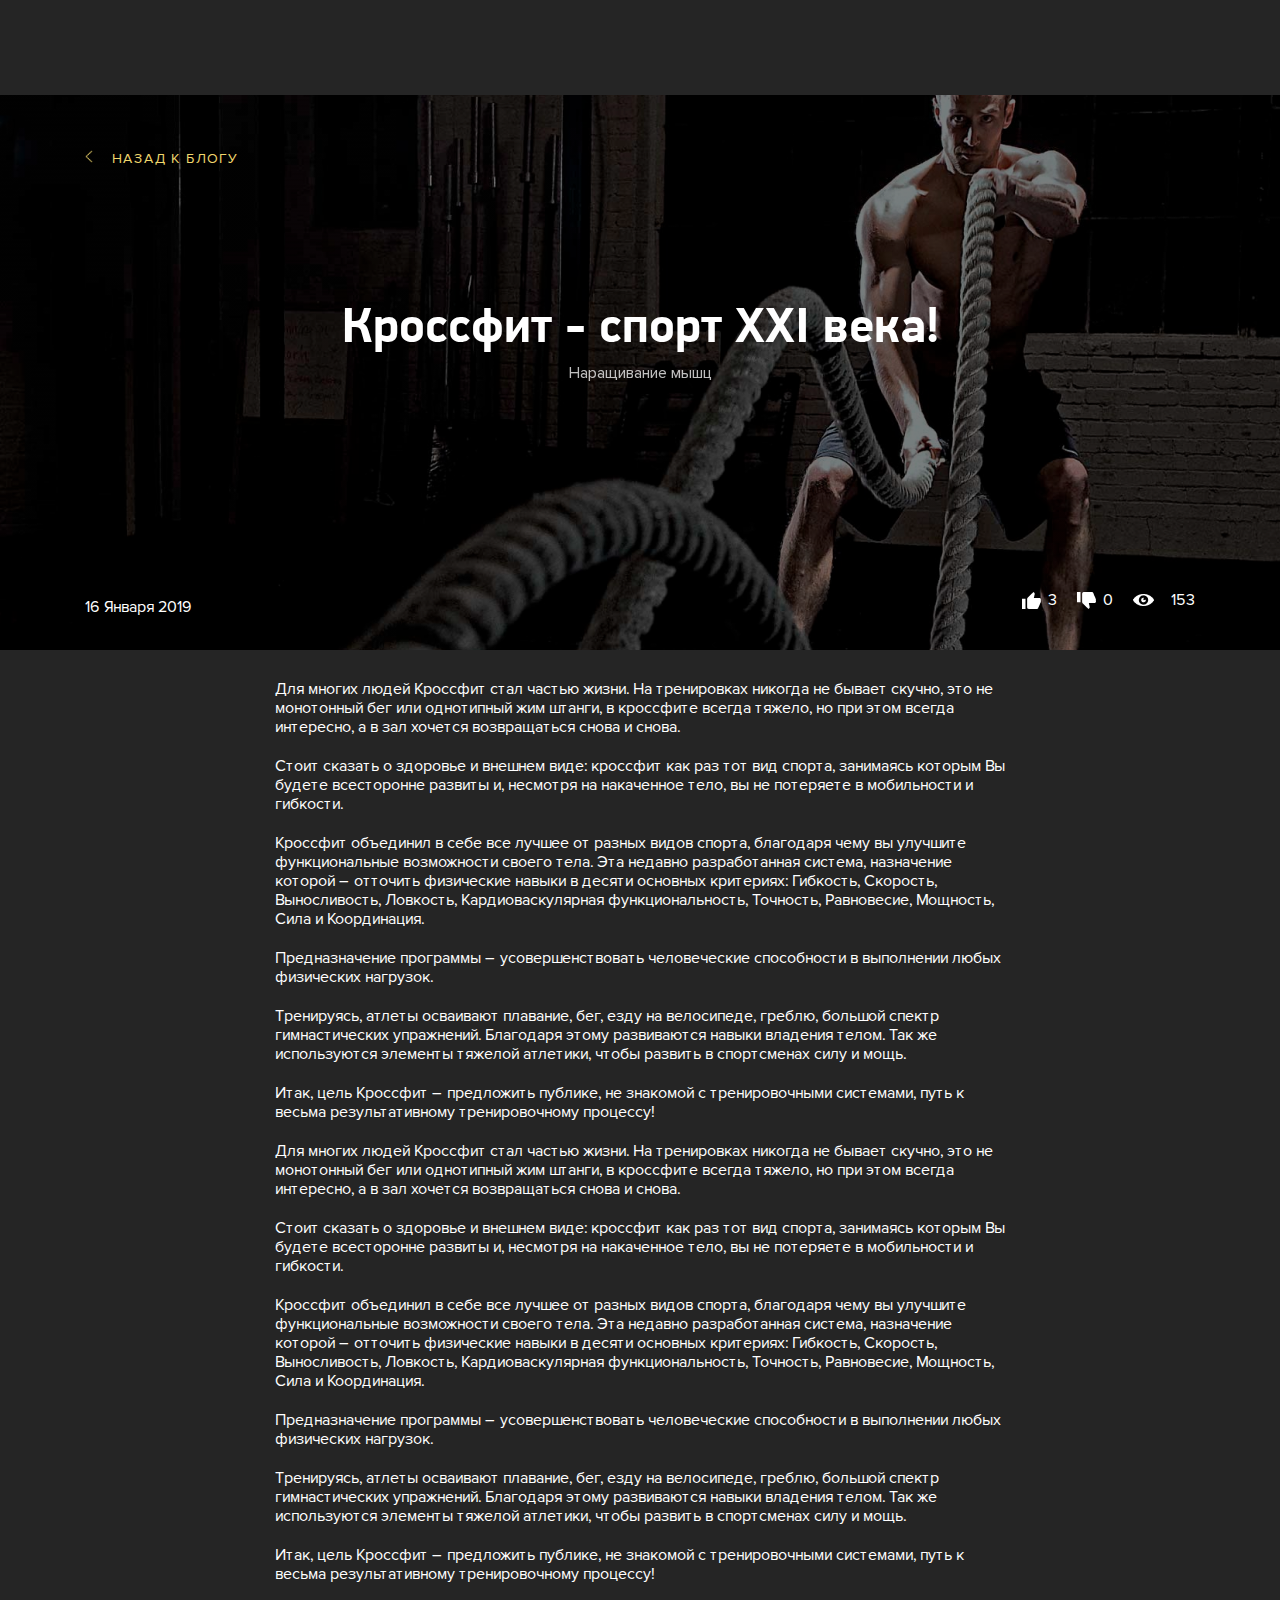
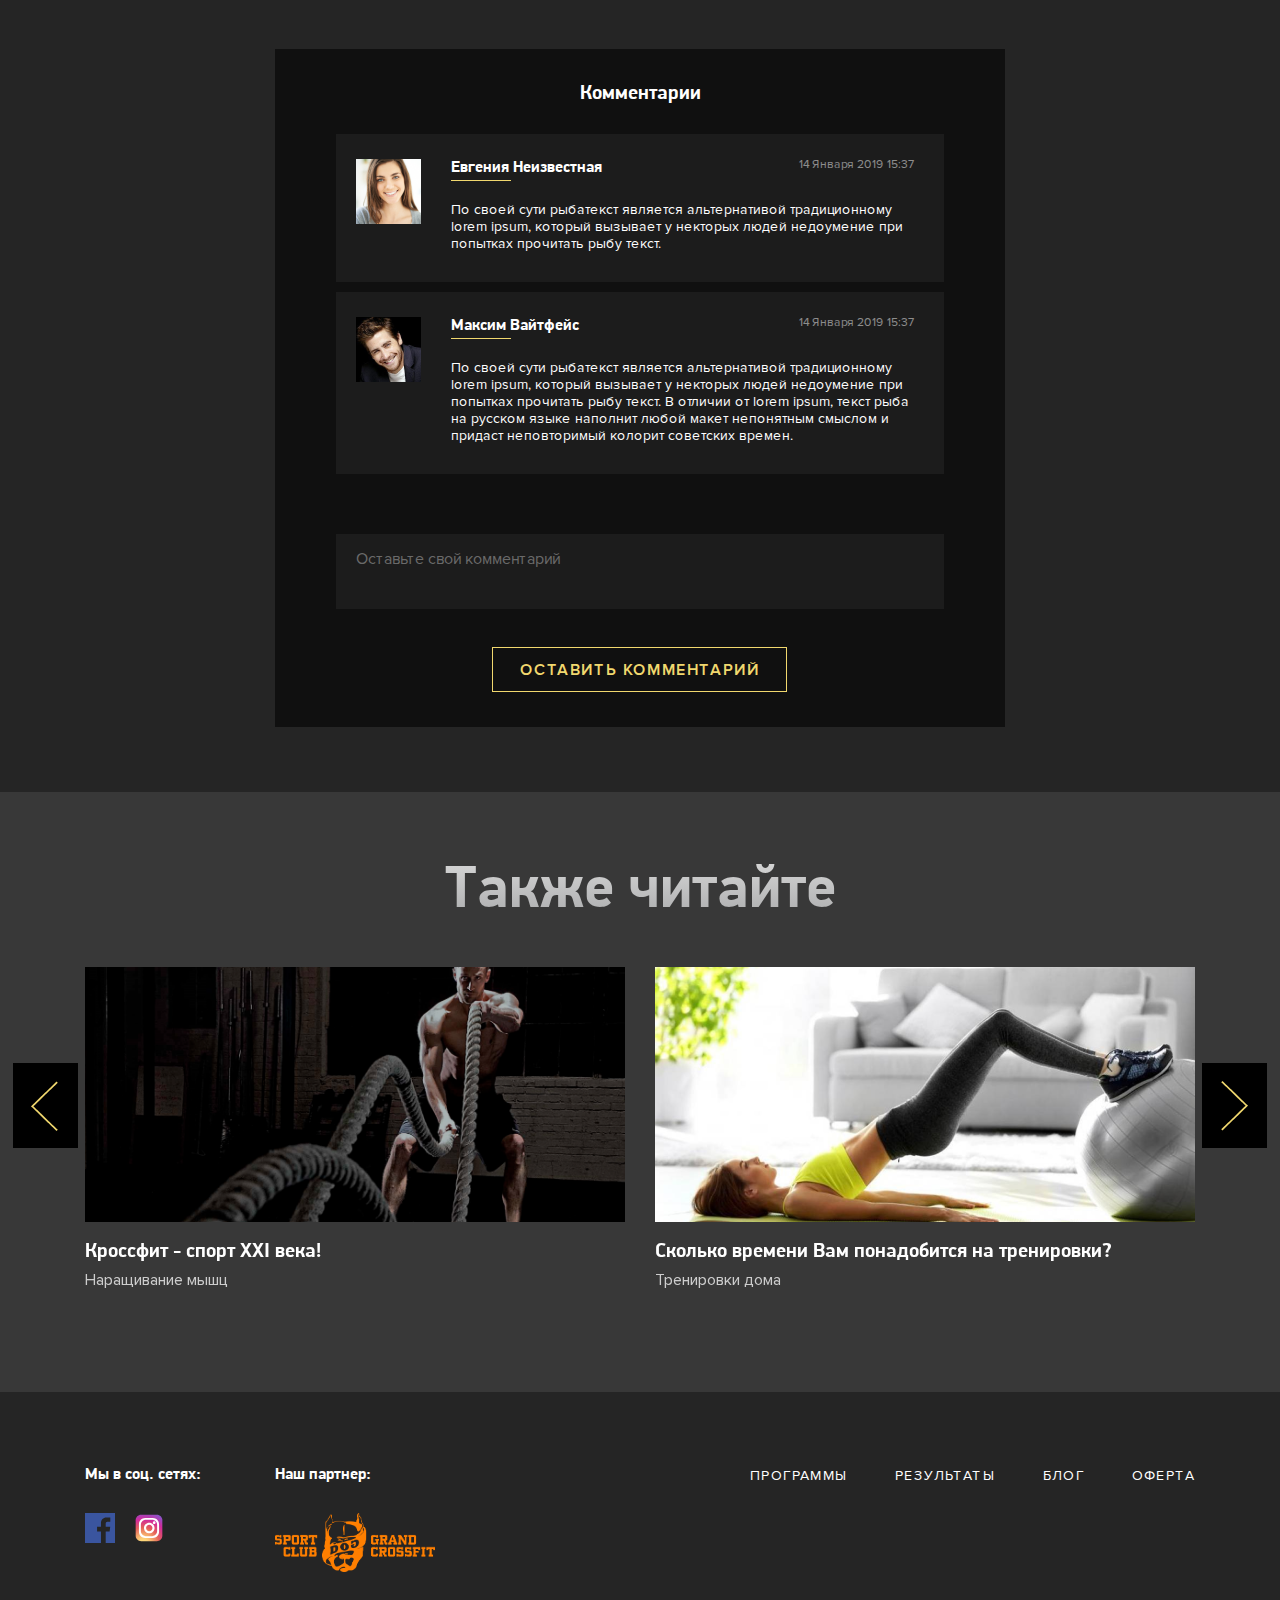
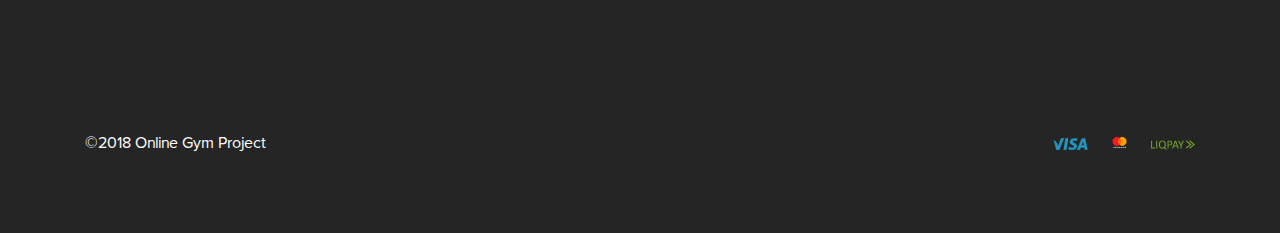
==== commit ff2c5bea: "fix3" ====
--- a/article.html
+++ b/article.html
@@ -503,10 +503,10 @@
                         </div>
                         <div class="social_links">
                             <a href="">
-                                <img src="assets/img/icon/facebook.svg" alt="">
+                                <img src="assets/img/icon/3facebook.svg" alt="">
                             </a>
                             <a href="">
-                                <img src="assets/img/icon/instagram.svg" alt="">
+                                <img src="assets/img/icon/3instagram.svg" alt="">
                             </a>
                         </div>
                     </div>
--- a/assets/css/style.css
+++ b/assets/css/style.css
@@ -112,6 +112,7 @@
 }
 .main_wrapper {
   background-color: #252525;
+  overflow: hidden;
 }
 .main_wrapper .section_header {
   font-family: 'PFDinDisplayPro', sans-serif;
@@ -121,7 +122,7 @@
   -webkit-text-fill-color: transparent;
   font-size: 60px;
 }
-@media screen and (max-width: 768px) {
+@media screen and (max-width: 850px) {
   .main_wrapper .section_header {
     font-size: 40px;
   }
@@ -434,6 +435,11 @@
     background-position: 20% 50%;
   }
 }
+@media screen and (max-height: 420px) {
+  .main_slide {
+    background-position: 20% 0;
+  }
+}
 .main_slide_header {
   position: relative;
   font-size: 60px;
@@ -442,7 +448,7 @@
   z-index: 15;
   color: #D9D9D9;
 }
-@media screen and (max-width: 768px) {
+@media screen and (max-width: 850px) {
   .main_slide_header {
     font-size: 48px;
   }
@@ -477,6 +483,11 @@
   -o-transition: all 0.9s;
   transition: all 0.9s;
   z-index: 15;
+}
+@media screen and (max-height: 850px) {
+  .main_slide_btn {
+    margin-top: 40px;
+  }
 }
 .main_slide_btn:hover {
   background-color: #F9D641;
@@ -549,6 +560,11 @@
   flex-direction: row;
   justify-content: center;
 }
+@media screen and (max-width: 850px) {
+  .main .slick-dots {
+    bottom: 5vh;
+  }
+}
 .main .slick-dots .slick-active button {
   color: #F1D86E;
   background-color: #F1D86E;
@@ -689,17 +705,12 @@
   margin-top: 30px;
   overflow: hidden;
 }
-@media screen and (max-width: 768px) {
+@media screen and (max-width: 850px) {
   .program_wrapper {
     height: 30vh;
     min-height: 240px;
     display: flex;
     justify-content: center;
-  }
-}
-@media screen and (max-width: 576px) {
-  .program_wrapper {
-    height: 40vh;
   }
 }
 .program_wrapper:after {
@@ -727,7 +738,17 @@
   min-width: 100%;
   height: 100%;
 }
-@media screen and (max-width: 768px) {
+@media screen and (max-width: 780px) {
+  .program_wrapper img {
+    height: auto;
+    width: 100%;
+    right: auto;
+    bottom: auto;
+    top: 0;
+    left: 0;
+  }
+}
+@media screen and (max-width: 420px) {
   .program_wrapper img {
     position: inherit;
     min-width: auto;
@@ -740,6 +761,16 @@
   height: auto;
   bottom: 30px;
   left: 35px;
+}
+@media screen and (max-width: 740px) {
+  .program_wrapper .top_text_block {
+    bottom: 0;
+  }
+}
+@media screen and (max-width: 820px) {
+  .program_wrapper .top_text_block {
+    left: 15px;
+  }
 }
 .program_wrapper .top_text_block .top_text {
   font-size: 16px;
@@ -759,6 +790,16 @@
   bottom: 30px;
   right: 35px;
   text-align: right;
+}
+@media screen and (max-width: 740px) {
+  .program_wrapper .bottom_text_block {
+    bottom: 0;
+  }
+}
+@media screen and (max-width: 820px) {
+  .program_wrapper .bottom_text_block {
+    right: 15px;
+  }
 }
 .program_wrapper .bottom_text_block .bottom_text {
   font-size: 16px;
@@ -793,7 +834,7 @@
   background-size: cover;
   overflow: hidden;
 }
-@media screen and (max-width: 768px) {
+@media screen and (max-width: 780px) {
   .main_video {
     height: 40vh;
     min-height: 445px;
@@ -831,12 +872,23 @@
     top: -30%;
   }
 }
-@media screen and (max-width: 750px) {
+@media screen and (max-width: 780px) {
+  .main_video_viewer img {
+    bottom: 0;
+    top: auto;
+  }
+}
+@media screen and (max-width: 420px) {
+  .main_video_viewer img {
+    bottom: -20%;
+  }
+}
+@media screen and (max-width: 380px) {
   .main_video_viewer img {
     width: auto;
     height: 100%;
     top: 0;
-    left: -5%;
+    left: 0;
   }
 }
 .main_video_wrapper {
@@ -957,7 +1009,7 @@
   bottom: 70px;
   left: calc(50% - 100px);
 }
-@media screen and (max-width: 768px) {
+@media screen and (max-width: 780px) {
   .main_video_text_block {
     height: 25%;
   }
@@ -1061,6 +1113,11 @@
 .hit_foto_title {
   font-size: 60px;
   text-align: center;
+}
+@media screen and (max-width: 850px) {
+  .hit_foto_title {
+    font-size: 40px;
+  }
 }
 .hit_foto_slider_wrapper {
   position: relative;
@@ -1163,7 +1220,7 @@
   font-family: 'ProximaNova', sans-serif;
   font-weight: 500;
 }
-@media screen and (max-width: 768px) {
+@media screen and (max-width: 850px) {
   .hit_foto_slide_program_btn {
     width: 300px;
     font-size: 14px;
@@ -1365,7 +1422,7 @@
   background-repeat: no-repeat;
   background-size: cover;
 }
-@media screen and (max-width: 768px) {
+@media screen and (max-width: 780px) {
   .main_trainer {
     height: 50vh;
     min-height: 660px;
@@ -1408,7 +1465,7 @@
   height: 450px;
   overflow: hidden;
 }
-@media screen and (max-width: 768px) {
+@media screen and (max-width: 780px) {
   .main_trainer_block_image {
     height: 265px;
   }
@@ -1427,6 +1484,11 @@
   left: -10%;
   min-width: 100%;
   height: 100%;
+}
+@media screen and (max-width: 850px) {
+  .main_trainer_block_image img {
+    left: -45%;
+  }
 }
 @media screen and (max-width: 750px) {
   .main_trainer_block_image img {
@@ -1506,7 +1568,7 @@
   width: auto;
   height: 255px;
 }
-@media screen and (max-width: 768px) {
+@media screen and (max-width: 780px) {
   .blog_block_image {
     height: 190px;
   }
@@ -1644,7 +1706,7 @@
   justify-content: space-between;
   padding-top: 75px;
 }
-@media screen and (max-width: 768px) {
+@media screen and (max-width: 780px) {
   footer .link_menu_wrapper .link_menu {
     -webkit-flex-direction: column;
     -moz-flex-direction: column;
@@ -1659,7 +1721,7 @@
     align-items: center;
   }
 }
-@media screen and (max-width: 768px) {
+@media screen and (max-width: 780px) {
   footer .link_menu_wrapper .link_menu li {
     margin-bottom: 30px;
   }
@@ -1759,7 +1821,7 @@
     left: 8%;
   }
 }
-@media screen and (max-width: 768px) {
+@media screen and (max-width: 780px) {
   .oferta_text .oferta_list {
     display: none;
   }
@@ -1792,7 +1854,7 @@
   display: inline-block;
   position: relative;
 }
-@media screen and (max-width: 768px) {
+@media screen and (max-width: 780px) {
   .oferta_text_title {
     padding-top: 35px;
     cursor: pointer;
@@ -1807,7 +1869,7 @@
     width: 85%;
   }
 }
-@media screen and (max-width: 768px) {
+@media screen and (max-width: 780px) {
   .oferta_text_title:after {
     content: url(../img/new/arrow-down.png);
     display: inline-block;
@@ -1821,7 +1883,7 @@
     transition: all 0.6s;
   }
 }
-@media screen and (max-width: 768px) {
+@media screen and (max-width: 780px) {
   .oferta_text_wrapper {
     height: 0;
     overflow: hidden;
@@ -1855,7 +1917,7 @@
   min-height: 405px;
   overflow: hidden;
 }
-@media screen and (max-width: 768px) {
+@media screen and (max-width: 780px) {
   .popular_slider_wrapper {
     height: 25vh;
     min-height: 330px;
@@ -1874,7 +1936,7 @@
   min-height: 405px;
   height: 40vh;
 }
-@media screen and (max-width: 768px) {
+@media screen and (max-width: 780px) {
   .popular_slide {
     height: 25vh;
     min-height: 330px;
@@ -1906,9 +1968,9 @@
   min-width: 100%;
   min-height: 100%;
 }
-@media screen and (max-width: 768px) {
+@media screen and (max-width: 780px) {
   .popular_slide_img_block img {
-    max-height: 120%;
+    width: 100%;
   }
 }
 .popular_slide_text_block {
@@ -1920,7 +1982,7 @@
   left: 0;
   text-align: center;
 }
-@media screen and (max-width: 768px) {
+@media screen and (max-width: 780px) {
   .popular_slide_text_block {
     top: 35%;
   }
@@ -1934,7 +1996,7 @@
   font-weight: 600;
   color: #ffffff;
 }
-@media screen and (max-width: 768px) {
+@media screen and (max-width: 780px) {
   .popular_slide_header {
     font-size: 40px;
     margin-top: 0;
@@ -2165,7 +2227,7 @@
   min-height: 255px;
   overflow: hidden;
 }
-@media screen and (max-width: 768px) {
+@media screen and (max-width: 780px) {
   .blog_page_img_block {
     height: 15vh;
     min-height: 190px;
@@ -2198,7 +2260,7 @@
 .main_wrapper .article .container .other_article_tablet {
   display: none;
 }
-@media screen and (max-width: 768px) {
+@media screen and (max-width: 780px) {
   .main_wrapper .article .container .other_article_tablet {
     display: block;
   }
@@ -2219,7 +2281,7 @@
   width: 100%;
   height: 100%;
   top: 0;
-  left: 0;
+  right: 0;
 }
 .article_image .article_img:after {
   content: '';
@@ -2236,6 +2298,17 @@
   height: 100%;
   min-width: 100%;
 }
+@media screen and (max-width: 780px) {
+  .article_image .article_img img {
+    position: absolute;
+    right: 0;
+  }
+}
+@media screen and (max-width: 450px) {
+  .article_image .article_img img {
+    right: -30%;
+  }
+}
 .article_image_wrapper {
   position: relative;
   display: block;
@@ -2243,7 +2316,7 @@
   min-height: 555px;
   z-index: 20;
 }
-@media screen and (max-width: 768px) {
+@media screen and (max-width: 780px) {
   .article_image_wrapper {
     height: 30vh;
     min-height: 335px;
@@ -2254,7 +2327,7 @@
   padding-top: 55px;
   text-decoration: none;
 }
-@media screen and (max-width: 768px) {
+@media screen and (max-width: 780px) {
   .article_image_wrapper_back {
     padding-top: 35px;
   }
@@ -2284,7 +2357,7 @@
   left: 0;
   text-align: center;
 }
-@media screen and (max-width: 768px) {
+@media screen and (max-width: 780px) {
   .article_image_wrapper_text_block {
     top: 120px;
   }
@@ -2295,7 +2368,7 @@
   font-family: 'PFDinDisplayPro', sans-serif;
   font-weight: 600;
 }
-@media screen and (max-width: 768px) {
+@media screen and (max-width: 780px) {
   .article_image_wrapper_header {
     font-size: 40px;
   }
@@ -3436,22 +3509,21 @@
 .popup_nav_menu {
   display: none;
 }
-@media screen and (max-width: 768px) {
+@media screen and (max-width: 850px) {
   .popup_nav_menu {
     position: fixed;
     display: none;
     width: 100%;
     height: 0;
-    top: 95px;
+    top: 0;
     left: 0;
     background-color: #000000;
-    z-index: 200;
+    z-index: 199;
     opacity: 0;
   }
   .popup_nav_menu_active {
     display: block;
-    height: calc(100vh - 95px);
-    top: 95px;
+    height: 100vh;
     opacity: 1;
     transition: opacity 0.5s;
   }
@@ -3459,12 +3531,12 @@
     display: flex;
     flex-direction: column;
     align-items: center;
-    justify-content: center;
     width: 100%;
     height: 100%;
+    margin-top: 30vh;
   }
   .popup_nav_menu ul li {
-    margin-bottom: 60px;
+    margin-bottom: 5vh;
   }
   .popup_nav_menu ul li a {
     font-size: 30px;
@@ -3492,7 +3564,7 @@
     font-family: 'ProximaNova', sans-serif;
     font-weight: 500;
     cursor: pointer;
-    margin-top: 60px;
+    margin-top: 5vh;
   }
   .popup_nav_menu_log_cabinet:hover {
     color: #000000;
@@ -3665,7 +3737,7 @@
   background-size: cover;
   background-position: 0 70%;
 }
-@media screen and (max-width: 768px) {
+@media screen and (max-width: 780px) {
   .stretching_main {
     background-position: center;
   }
@@ -3692,7 +3764,7 @@
   text-align: center;
   z-index: 10;
 }
-@media screen and (max-width: 768px) {
+@media screen and (max-width: 850px) {
   .stretching_main_header {
     font-size: 40px;
   }
@@ -3716,7 +3788,12 @@
   margin-top: 90px;
   z-index: 10;
 }
-@media screen and (max-width: 750px) {
+@media screen and (max-width: 850px) {
+  .stretching_main_btn_wrapper {
+    margin-top: 5%;
+  }
+}
+@media screen and (max-width: 420px) {
   .stretching_main_btn_wrapper {
     flex-direction: column;
   }
@@ -3742,7 +3819,13 @@
   cursor: pointer;
   margin-right: 40px;
 }
-@media screen and (max-width: 750px) {
+@media screen and (max-width: 850px) {
+  .stretching_main_buy_btn {
+    width: 45%;
+    font-size: 14px;
+  }
+}
+@media screen and (max-width: 420px) {
   .stretching_main_buy_btn {
     width: 80%;
     margin-left: 10%;
@@ -3778,7 +3861,13 @@
   font-weight: 500;
   cursor: pointer;
 }
-@media screen and (max-width: 750px) {
+@media screen and (max-width: 850px) {
+  .stretching_main_share_btn {
+    width: 45%;
+    font-size: 14px;
+  }
+}
+@media screen and (max-width: 420px) {
   .stretching_main_share_btn {
     font-size: 14px;
     width: 80%;
@@ -3824,7 +3913,7 @@
     margin-top: 50px;
   }
 }
-@media screen and (max-width: 768px) {
+@media screen and (max-width: 780px) {
   .stretching_training_info:nth-child(2) .home_info_text {
     width: 43vw;
     margin-left: 45px;
@@ -3842,7 +3931,7 @@
   height: 100%;
   overflow: hidden;
 }
-@media screen and (max-width: 768px) {
+@media screen and (max-width: 780px) {
   .stretching_training_info_image {
     display: flex;
     justify-content: center;
@@ -3854,6 +3943,11 @@
     height: 250px;
   }
 }
+@media screen and (max-height: 420px) {
+  .stretching_training_info_image {
+    height: auto;
+  }
+}
 @media screen and (max-width: 420px) {
   .stretching_training_info_image {
     height: auto;
@@ -3862,7 +3956,7 @@
 .stretching_training_info_image img {
   width: 100%;
 }
-@media screen and (max-width: 768px) {
+@media screen and (max-width: 780px) {
   .stretching_training_info_image img {
     min-width: auto;
     min-height: auto;
@@ -3900,12 +3994,12 @@
   font-family: 'PFDinDisplayPro', sans-serif;
   font-weight: 600;
 }
-@media screen and (max-width: 768px) {
+@media screen and (max-width: 780px) {
   .stretching_training_info_content_number {
     font-size: 200px;
   }
 }
-@media screen and (max-width: 750px) {
+@media screen and (max-width: 420px) {
   .stretching_training_info_content_number {
     font-size: 100px;
   }
@@ -3918,12 +4012,17 @@
   bottom: 20px;
   right: 0;
 }
-@media screen and (max-width: 768px) {
+@media screen and (max-width: 780px) {
   .stretching_training_info_content_illu img {
     max-height: 260px;
   }
 }
 @media screen and (max-width: 750px) {
+  .stretching_training_info_content_illu img {
+    max-height: 200px;
+  }
+}
+@media screen and (max-height: 420px) {
   .stretching_training_info_content_illu img {
     max-height: 200px;
   }
@@ -3936,7 +4035,7 @@
   width: 33vw;
   position: relative;
 }
-@media screen and (max-width: 768px) {
+@media screen and (max-width: 780px) {
   .stretching_training_info_text {
     width: 45vw;
     margin-right: 15px;
@@ -3944,6 +4043,12 @@
     margin-bottom: 50px;
   }
 }
+@media screen and (max-height: 420px) {
+  .stretching_training_info_text {
+    margin-top: 15px;
+    margin-bottom: 15px;
+  }
+}
 @media screen and (max-width: 750px) {
   .stretching_training_info_text {
     width: 100%;
@@ -3960,7 +4065,7 @@
   color: #ffffff;
   margin-bottom: 50px;
 }
-@media screen and (max-width: 768px) {
+@media screen and (max-width: 780px) {
   .stretching_training_info_text h5 {
     margin-bottom: 30px;
   }
@@ -4032,7 +4137,7 @@
   margin-top: 120px;
   padding-bottom: 80px;
 }
-@media screen and (max-width: 768px) {
+@media screen and (max-width: 780px) {
   .stretching_trainer {
     margin-top: 50px;
   }
@@ -4060,7 +4165,7 @@
   font-family: 'ProximaNova', sans-serif;
   font-weight: 400;
 }
-@media screen and (max-width: 768px) {
+@media screen and (max-width: 780px) {
   .stretching_trainer_text_block p {
     font-size: 16px;
   }
@@ -4072,7 +4177,7 @@
   bottom: 100px;
   right: 20%;
 }
-@media screen and (max-width: 768px) {
+@media screen and (max-width: 780px) {
   .stretching_trainer_text_block_illust {
     width: 245px;
     bottom: -120px;
@@ -4146,7 +4251,7 @@
   align-content: center;
   position: relative;
 }
-@media screen and (max-width: 768px) {
+@media screen and (max-width: 780px) {
   .stretching_price_program_title {
     padding-left: 0;
     text-align: left;
@@ -4236,7 +4341,7 @@
   left: 7px;
   top: 25%;
 }
-@media screen and (max-width: 768px) {
+@media screen and (max-width: 780px) {
   .stretching_price_program_order:before {
     left: -15%;
   }
@@ -4254,7 +4359,7 @@
   margin-bottom: 30px;
   text-transform: uppercase;
 }
-@media screen and (max-width: 768px) {
+@media screen and (max-width: 780px) {
   .stretching_price_program_price {
     font-size: 30px;
   }
@@ -4277,7 +4382,7 @@
   -o-transition: all 0.6s;
   transition: all 0.6s;
 }
-@media screen and (max-width: 768px) {
+@media screen and (max-width: 780px) {
   .stretching_price_program_btn {
     padding: 0 35px;
     font-size: 18px;
@@ -4293,7 +4398,7 @@
   color: #e690bc;
   background-color: #ffffff;
 }
-@media screen and (max-width: 768px) {
+@media screen and (max-width: 780px) {
   .stretching_price .fix {
     padding: 0;
   }
@@ -4335,14 +4440,15 @@
   text-align: center;
   z-index: 10;
 }
-@media screen and (max-width: 768px) {
+@media screen and (max-width: 780px) {
   .gym_main_header {
     font-size: 40px;
+    padding-top: 25%;
+  }
+}
+@media screen and (max-width: 420px) {
+  .gym_main_header {
     padding-top: 40%;
-  }
-}
-@media screen and (max-width: 750px) {
-  .gym_main_header {
     font-size: 30px;
     line-height: 40px;
   }
@@ -4355,7 +4461,12 @@
   margin-top: 90px;
   z-index: 10;
 }
-@media screen and (max-width: 750px) {
+@media screen and (max-width: 780px) {
+  .gym_main_btn_wrapper {
+    margin-top: 5%;
+  }
+}
+@media screen and (max-width: 420px) {
   .gym_main_btn_wrapper {
     flex-direction: column;
   }
@@ -4381,7 +4492,13 @@
   cursor: pointer;
   margin-right: 40px;
 }
-@media screen and (max-width: 750px) {
+@media screen and (max-width: 780px) {
+  .gym_main_buy_btn {
+    width: 45%;
+    font-size: 14px;
+  }
+}
+@media screen and (max-width: 420px) {
   .gym_main_buy_btn {
     width: 80%;
     margin-left: 10%;
@@ -4417,7 +4534,13 @@
   font-weight: 500;
   cursor: pointer;
 }
-@media screen and (max-width: 750px) {
+@media screen and (max-width: 780px) {
+  .gym_main_share_btn {
+    width: 45%;
+    font-size: 14px;
+  }
+}
+@media screen and (max-width: 420px) {
   .gym_main_share_btn {
     font-size: 14px;
     width: 80%;
@@ -4445,7 +4568,7 @@
   background-color: #000000;
   overflow: hidden;
 }
-@media screen and (max-width: 768px) {
+@media screen and (max-width: 780px) {
   .gym_man_woman {
     height: 40vh;
     min-height: 500px;
@@ -4469,7 +4592,7 @@
   margin-top: 130px;
   text-align: center;
 }
-@media screen and (max-width: 768px) {
+@media screen and (max-width: 780px) {
   .gym_man_woman_sub_title {
     margin-top: 30px;
   }
@@ -4549,7 +4672,7 @@
   min-height: 595px;
   overflow: hidden;
 }
-@media screen and (max-width: 768px) {
+@media screen and (max-width: 780px) {
   .gym_block_image {
     min-height: 710px;
   }
@@ -4580,7 +4703,7 @@
   width: 33vw;
   position: relative;
 }
-@media screen and (max-width: 768px) {
+@media screen and (max-width: 850px) {
   .gym_block_text {
     width: 45vw;
     margin-right: 15px;
@@ -4604,7 +4727,7 @@
   color: #ffffff;
   margin-bottom: 50px;
 }
-@media screen and (max-width: 768px) {
+@media screen and (max-width: 780px) {
   .gym_block_text h5 {
     margin-bottom: 30px;
   }
@@ -4638,16 +4761,11 @@
 .gym_trainer_image {
   width: 100%;
   height: 525px;
-  box-shadow: 0px 4px 20px rgba(0, 0, 0, 0.25);
-}
-@media screen and (max-width: 768px) {
+}
+@media screen and (max-width: 780px) {
   .gym_trainer_image {
     height: 405px;
     overflow: hidden;
-  }
-}
-@media screen and (max-width: 420px) {
-  .gym_trainer_image {
     text-align: center;
     display: flex;
     justify-content: center;
@@ -4657,7 +4775,7 @@
   height: 100%;
   min-width: 100%;
 }
-@media screen and (max-width: 420px) {
+@media screen and (max-width: 780px) {
   .gym_trainer_image img {
     display: inline-block;
     min-width: auto;
@@ -4773,7 +4891,7 @@
   text-align: center;
   z-index: 10;
 }
-@media screen and (max-width: 768px) {
+@media screen and (max-width: 850px) {
   .crossfyt_main_header {
     font-size: 40px;
   }
@@ -4800,7 +4918,12 @@
   margin-top: 90px;
   z-index: 10;
 }
-@media screen and (max-width: 750px) {
+@media screen and (max-width: 850px) {
+  .crossfyt_main_btn_wrapper {
+    margin-top: 5%;
+  }
+}
+@media screen and (max-width: 420px) {
   .crossfyt_main_btn_wrapper {
     flex-direction: column;
   }
@@ -4826,7 +4949,13 @@
   cursor: pointer;
   margin-right: 40px;
 }
-@media screen and (max-width: 750px) {
+@media screen and (max-width: 850px) {
+  .crossfyt_main_buy_btn {
+    width: 45%;
+    font-size: 14px;
+  }
+}
+@media screen and (max-width: 420px) {
   .crossfyt_main_buy_btn {
     width: 80%;
     margin-left: 10%;
@@ -4862,7 +4991,13 @@
   font-weight: 500;
   cursor: pointer;
 }
-@media screen and (max-width: 750px) {
+@media screen and (max-width: 850px) {
+  .crossfyt_main_share_btn {
+    width: 45%;
+    font-size: 14px;
+  }
+}
+@media screen and (max-width: 420px) {
   .crossfyt_main_share_btn {
     font-size: 14px;
     width: 80%;
@@ -4905,7 +5040,7 @@
   padding-top: 70px;
   margin-bottom: 70px;
 }
-@media screen and (max-width: 768px) {
+@media screen and (max-width: 780px) {
   .crossfyt_advantage_header {
     font-size: 40px;
   }
@@ -4964,15 +5099,16 @@
   min-height: 595px;
   overflow: hidden;
 }
-@media screen and (max-width: 768px) {
+@media screen and (max-width: 780px) {
   .crossfyt_about_image {
     min-height: 710px;
   }
 }
 @media screen and (max-width: 750px) {
   .crossfyt_about_image {
-    height: 250px;
+    height: auto;
     min-height: auto;
+    width: 100%;
   }
 }
 .crossfyt_about_image img {
@@ -5003,7 +5139,7 @@
   width: 33vw;
   position: relative;
 }
-@media screen and (max-width: 768px) {
+@media screen and (max-width: 850px) {
   .crossfyt_about_text {
     width: 45vw;
     margin-right: 15px;
@@ -5027,7 +5163,7 @@
   color: #ffffff;
   margin-bottom: 50px;
 }
-@media screen and (max-width: 768px) {
+@media screen and (max-width: 780px) {
   .crossfyt_about_text h5 {
     margin-bottom: 30px;
   }
@@ -5059,16 +5195,11 @@
 .crossfyt_trainer_image {
   width: 100%;
   height: 525px;
-  box-shadow: 0px 4px 20px rgba(0, 0, 0, 0.25);
-}
-@media screen and (max-width: 768px) {
+}
+@media screen and (max-width: 780px) {
   .crossfyt_trainer_image {
     height: 405px;
     overflow: hidden;
-  }
-}
-@media screen and (max-width: 420px) {
-  .crossfyt_trainer_image {
     text-align: center;
     display: flex;
     justify-content: center;
@@ -5078,7 +5209,7 @@
   height: 100%;
   min-width: 100%;
 }
-@media screen and (max-width: 420px) {
+@media screen and (max-width: 780px) {
   .crossfyt_trainer_image img {
     display: inline-block;
     min-width: auto;
@@ -5155,7 +5286,7 @@
   text-align: center;
   padding-bottom: 30px;
 }
-@media screen and (max-width: 768px) {
+@media screen and (max-width: 780px) {
   .program_second_header {
     font-size: 40px;
   }
@@ -5188,7 +5319,7 @@
   height: 100%;
   background-color: #F1D86E;
 }
-@media screen and (max-width: 768px) {
+@media screen and (max-width: 780px) {
   .program_second_price_block_title_wrapper {
     min-height: 120px;
   }
@@ -5201,7 +5332,7 @@
   color: #000000;
   text-align: center;
 }
-@media screen and (max-width: 768px) {
+@media screen and (max-width: 780px) {
   .program_second_price_block_title {
     margin-top: 20px;
   }
@@ -5215,7 +5346,7 @@
   font-family: 'ProximaNova', sans-serif;
   font-weight: 500;
 }
-@media screen and (max-width: 768px) {
+@media screen and (max-width: 850px) {
   .program_second_price_block_sub_title {
     margin-bottom: 20px;
   }
@@ -5225,7 +5356,7 @@
   width: 100%;
   padding: 25px 65px 55px 65px;
 }
-@media screen and (max-width: 750px) {
+@media screen and (max-width: 850px) {
   .program_second_table {
     padding: 25px 15px;
   }
@@ -5245,6 +5376,11 @@
   display: flex;
   flex-direction: row;
   justify-content: space-between;
+}
+@media screen and (max-width: 850px) {
+  .program_second_table_block {
+    margin-top: 10px;
+  }
 }
 .program_second_table_block_title {
   font-size: 20px;
@@ -5285,6 +5421,11 @@
   font-weight: 600;
   color: #FF0000;
 }
+@media screen and (max-width: 850px) {
+  .program_second_price_wrapper_price {
+    font-size: 40px;
+  }
+}
 .program_second_price_wrapper_btn {
   display: block;
   width: 295px;
@@ -5306,9 +5447,10 @@
   margin-top: 50px;
   text-decoration: none;
 }
-@media screen and (max-width: 768px) {
+@media screen and (max-width: 850px) {
   .program_second_price_wrapper_btn {
     margin-bottom: 30px;
+    margin-top: 30px;
   }
 }
 .program_second_price_wrapper_btn:hover {
@@ -5427,7 +5569,7 @@
   margin-top: 50px;
   text-decoration: none;
 }
-@media screen and (max-width: 768px) {
+@media screen and (max-width: 780px) {
   .program_first_price_block_btn {
     width: 100%;
   }
@@ -5508,7 +5650,7 @@
   flex-direction: row;
   justify-content: space-between;
 }
-@media screen and (max-width: 768px) {
+@media screen and (max-width: 780px) {
   .payment_block {
     justify-content: flex-start;
     margin-top: 35px;
@@ -5531,7 +5673,7 @@
   background-color: #f4f4f4;
   text-decoration: none;
 }
-@media screen and (max-width: 768px) {
+@media screen and (max-width: 780px) {
   .payment_block_wrapper {
     margin-right: 25px;
   }
@@ -5577,7 +5719,7 @@
   -o-transition: all 0.9s;
   transition: all 0.9s;
 }
-@media screen and (max-width: 768px) {
+@media screen and (max-width: 780px) {
   .payment_btn {
     width: 65%;
   }
@@ -5605,14 +5747,24 @@
   background-size: 100%;
   overflow: hidden;
 }
-@media screen and (max-width: 768px) {
+@media screen and (max-width: 780px) {
   .home_block {
     background-position: 100% 0;
     -webkit-background-size: inherit;
     background-size: inherit;
   }
 }
-@media screen and (max-width: 750px) {
+@media screen and (max-height: 420px) {
+  .home_block {
+    background-position: 100%;
+  }
+}
+@media screen and (max-height: 375px) {
+  .home_block {
+    background-position: 100%;
+  }
+}
+@media screen and (max-width: 420px) {
   .home_block {
     background-position: 95% 80%;
   }
@@ -5626,7 +5778,7 @@
   padding-top: 30vh;
   text-align: center;
 }
-@media screen and (max-width: 768px) {
+@media screen and (max-width: 850px) {
   .home_block_header {
     font-size: 40px;
   }
@@ -5648,7 +5800,12 @@
   justify-content: center;
   margin-top: 90px;
 }
-@media screen and (max-width: 750px) {
+@media screen and (max-width: 850px) {
+  .home_block_btn_wrapper {
+    margin-top: 5%;
+  }
+}
+@media screen and (max-width: 420px) {
   .home_block_btn_wrapper {
     flex-direction: column;
   }
@@ -5674,7 +5831,13 @@
   cursor: pointer;
   margin-right: 40px;
 }
-@media screen and (max-width: 750px) {
+@media screen and (max-width: 850px) {
+  .home_block_buy_btn {
+    width: 45%;
+    font-size: 14px;
+  }
+}
+@media screen and (max-width: 420px) {
   .home_block_buy_btn {
     width: 80%;
     margin-left: 10%;
@@ -5710,7 +5873,13 @@
   font-weight: 500;
   cursor: pointer;
 }
-@media screen and (max-width: 750px) {
+@media screen and (max-width: 850px) {
+  .home_block_share_btn {
+    width: 45%;
+    font-size: 14px;
+  }
+}
+@media screen and (max-width: 420px) {
   .home_block_share_btn {
     font-size: 14px;
     width: 80%;
@@ -5749,6 +5918,11 @@
     height: 300px;
   }
 }
+@media screen and (max-height: 420px) {
+  .home_info_image {
+    height: auto;
+  }
+}
 @media screen and (max-width: 420px) {
   .home_info_image {
     height: auto;
@@ -5761,6 +5935,14 @@
 @media screen and (max-width: 750px) {
   .home_info_image img {
     height: 100%;
+  }
+}
+@media screen and (max-height: 420px) {
+  .home_info_image img {
+    height: auto;
+    width: 100%;
+    min-width: auto;
+    min-height: auto;
   }
 }
 @media screen and (max-width: 420px) {
@@ -5793,7 +5975,7 @@
   font-family: 'PFDinDisplayPro', sans-serif;
   font-weight: 600;
 }
-@media screen and (max-width: 768px) {
+@media screen and (max-width: 780px) {
   .home_info_content_how {
     font-size: 150px;
   }
@@ -5816,7 +5998,7 @@
   font-family: 'PFDinDisplayPro', sans-serif;
   font-weight: 600;
 }
-@media screen and (max-width: 768px) {
+@media screen and (max-width: 780px) {
   .home_info_content_where {
     font-size: 150px;
   }
@@ -5834,13 +6016,18 @@
   width: 33vw;
   position: relative;
 }
-@media screen and (max-width: 768px) {
+@media screen and (max-width: 780px) {
   .home_info_text {
     width: 45vw;
     margin-right: 15px;
     margin-top: 70px;
   }
 }
+@media screen and (max-height: 420px) {
+  .home_info_text {
+    margin-top: 0;
+  }
+}
 @media screen and (max-width: 750px) {
   .home_info_text {
     width: 100%;
@@ -5857,7 +6044,7 @@
   color: #ffffff;
   margin-bottom: 50px;
 }
-@media screen and (max-width: 768px) {
+@media screen and (max-width: 780px) {
   .home_info_text h5 {
     margin-bottom: 30px;
   }
@@ -5911,16 +6098,11 @@
 .home_trainer_image {
   width: 100%;
   height: 525px;
-  box-shadow: 0px 4px 20px rgba(0, 0, 0, 0.25);
-}
-@media screen and (max-width: 768px) {
+}
+@media screen and (max-width: 780px) {
   .home_trainer_image {
     height: 405px;
     overflow: hidden;
-  }
-}
-@media screen and (max-width: 420px) {
-  .home_trainer_image {
     text-align: center;
     display: flex;
     justify-content: center;
@@ -5930,7 +6112,7 @@
   height: 100%;
   min-width: 100%;
 }
-@media screen and (max-width: 420px) {
+@media screen and (max-width: 780px) {
   .home_trainer_image img {
     min-width: auto;
     display: inline-block;
